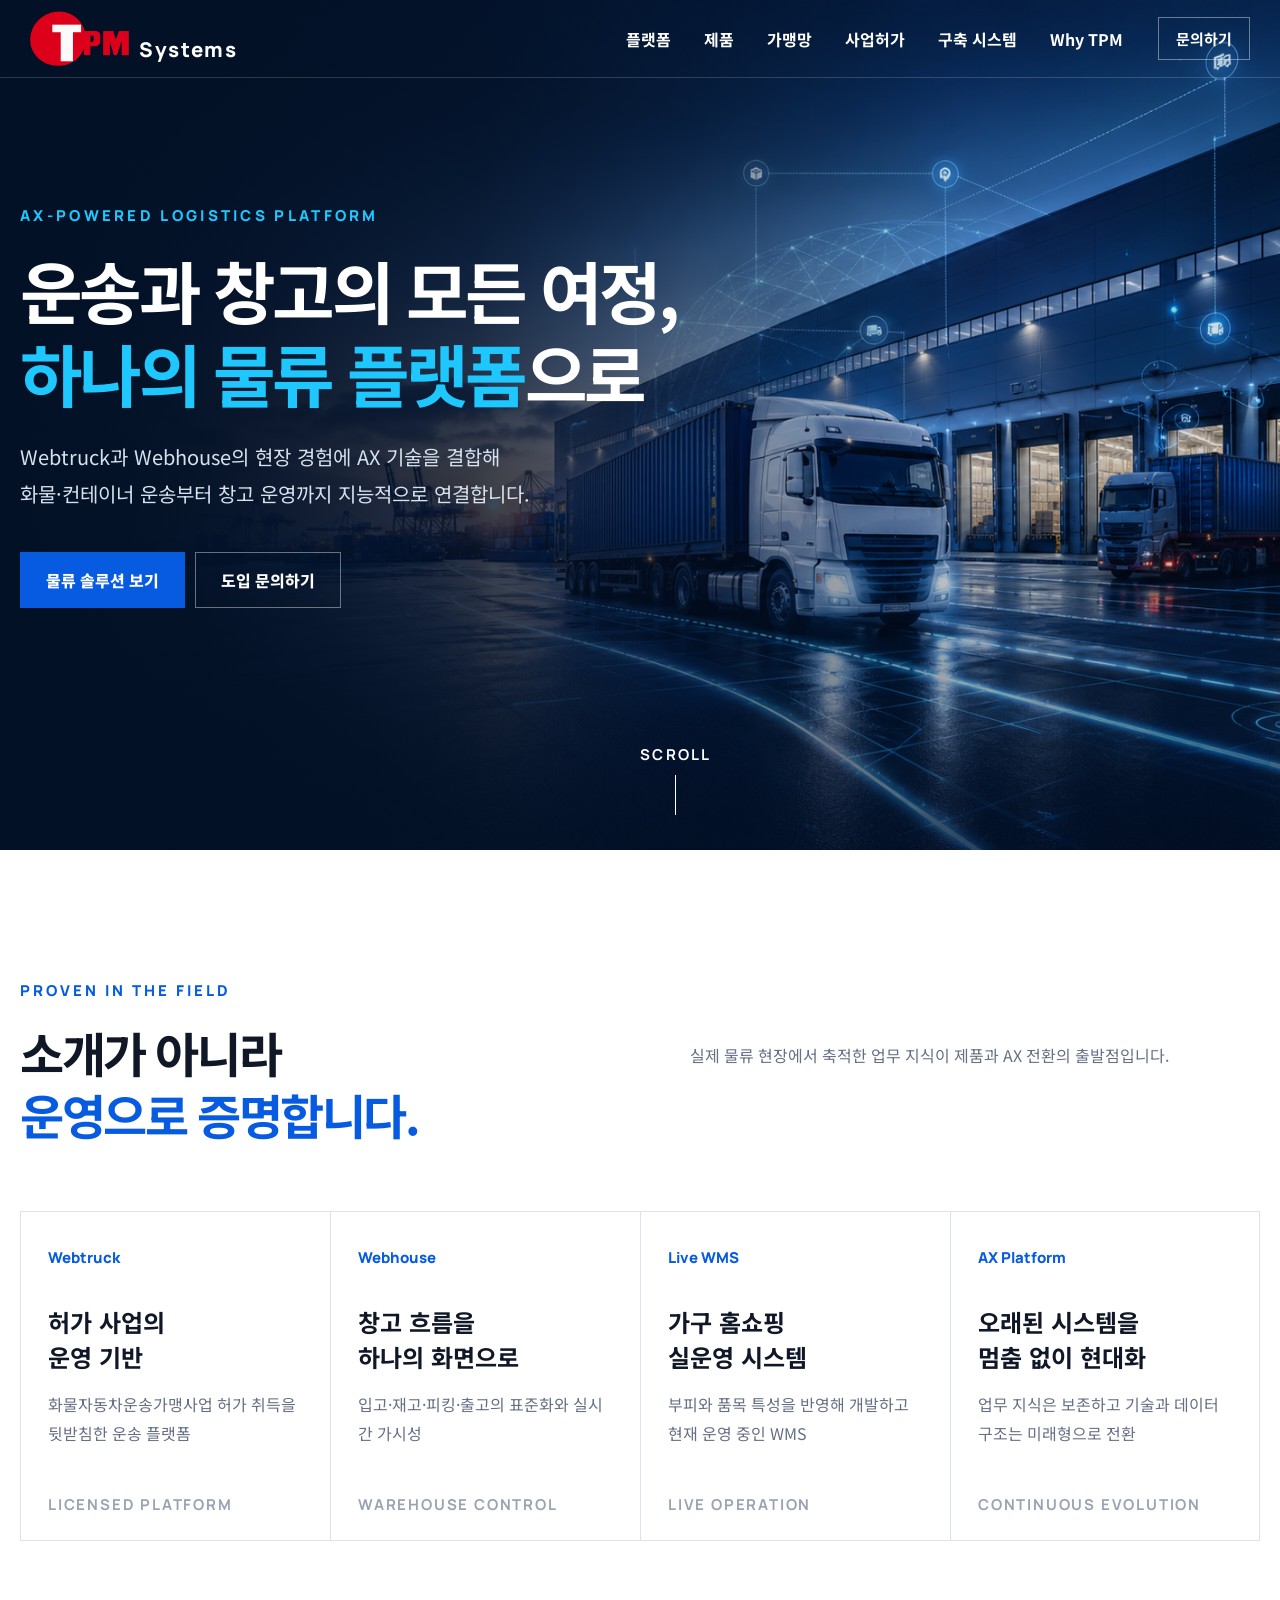
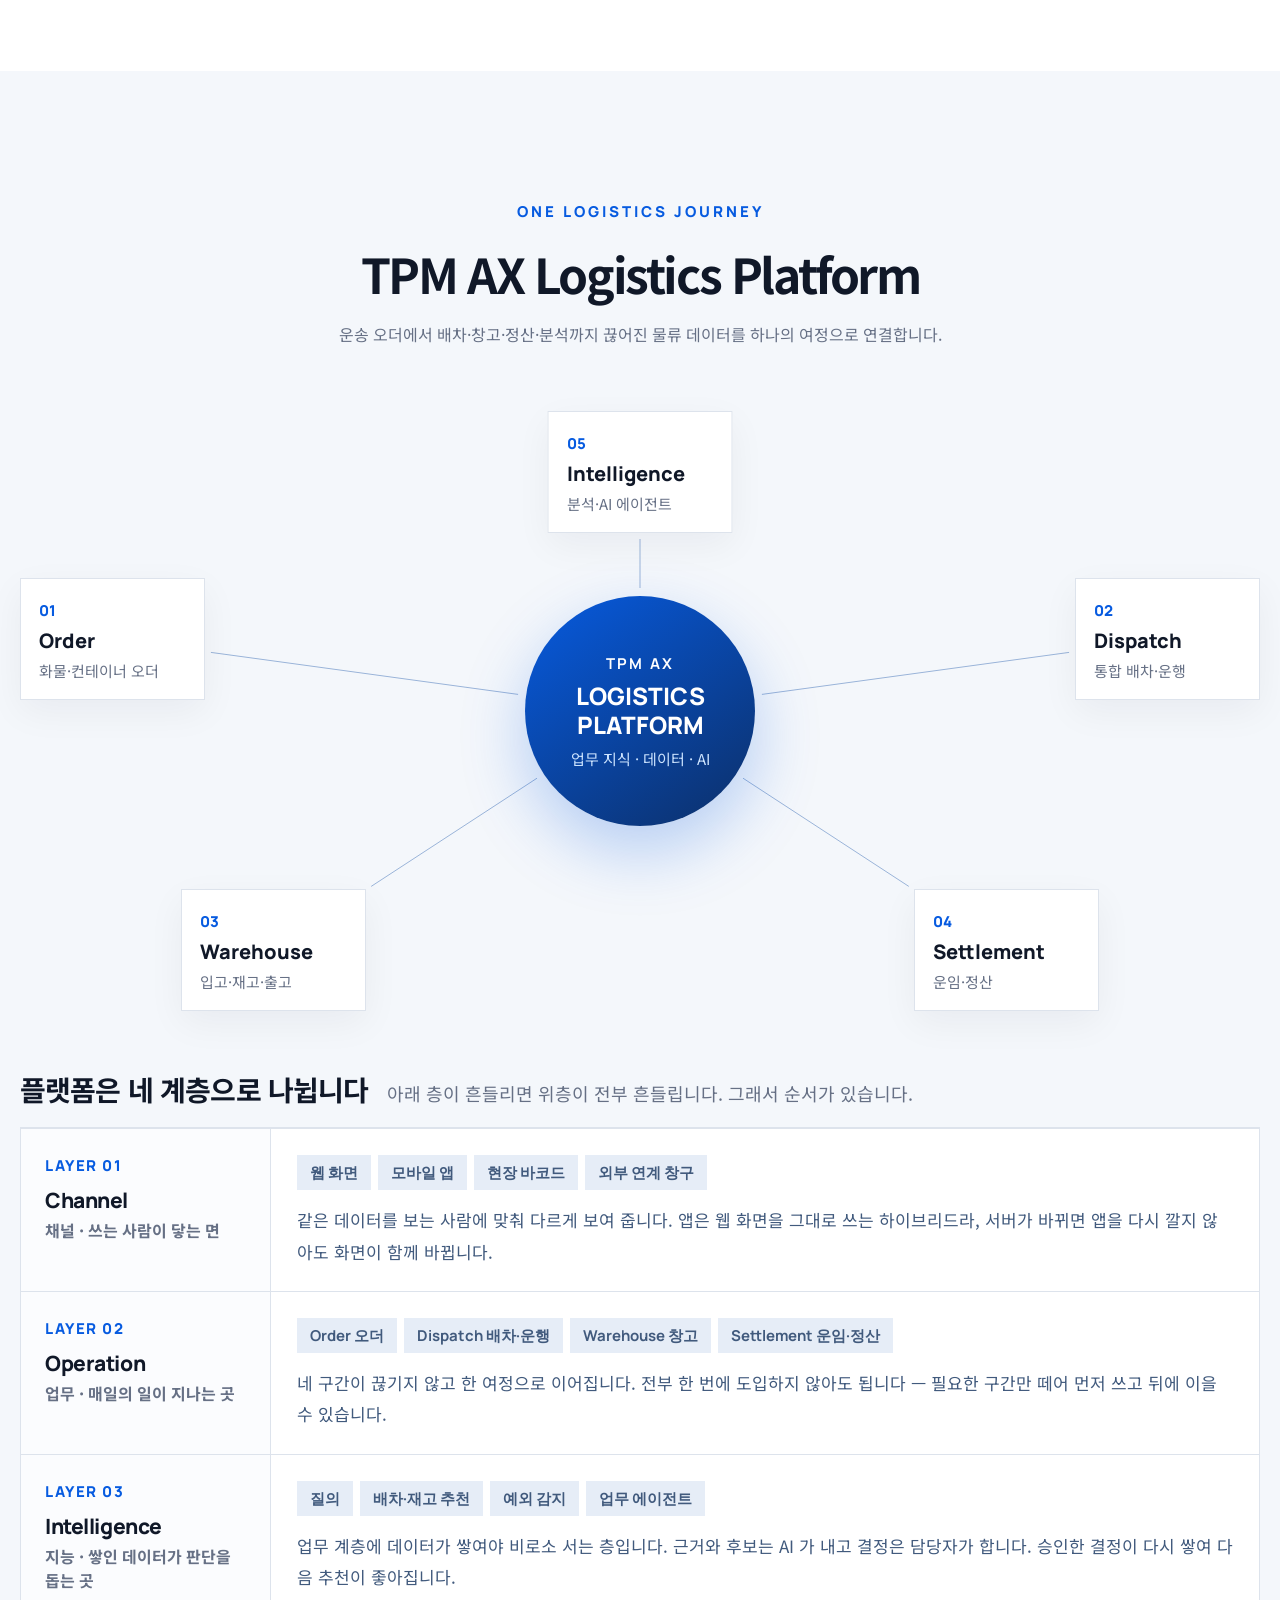
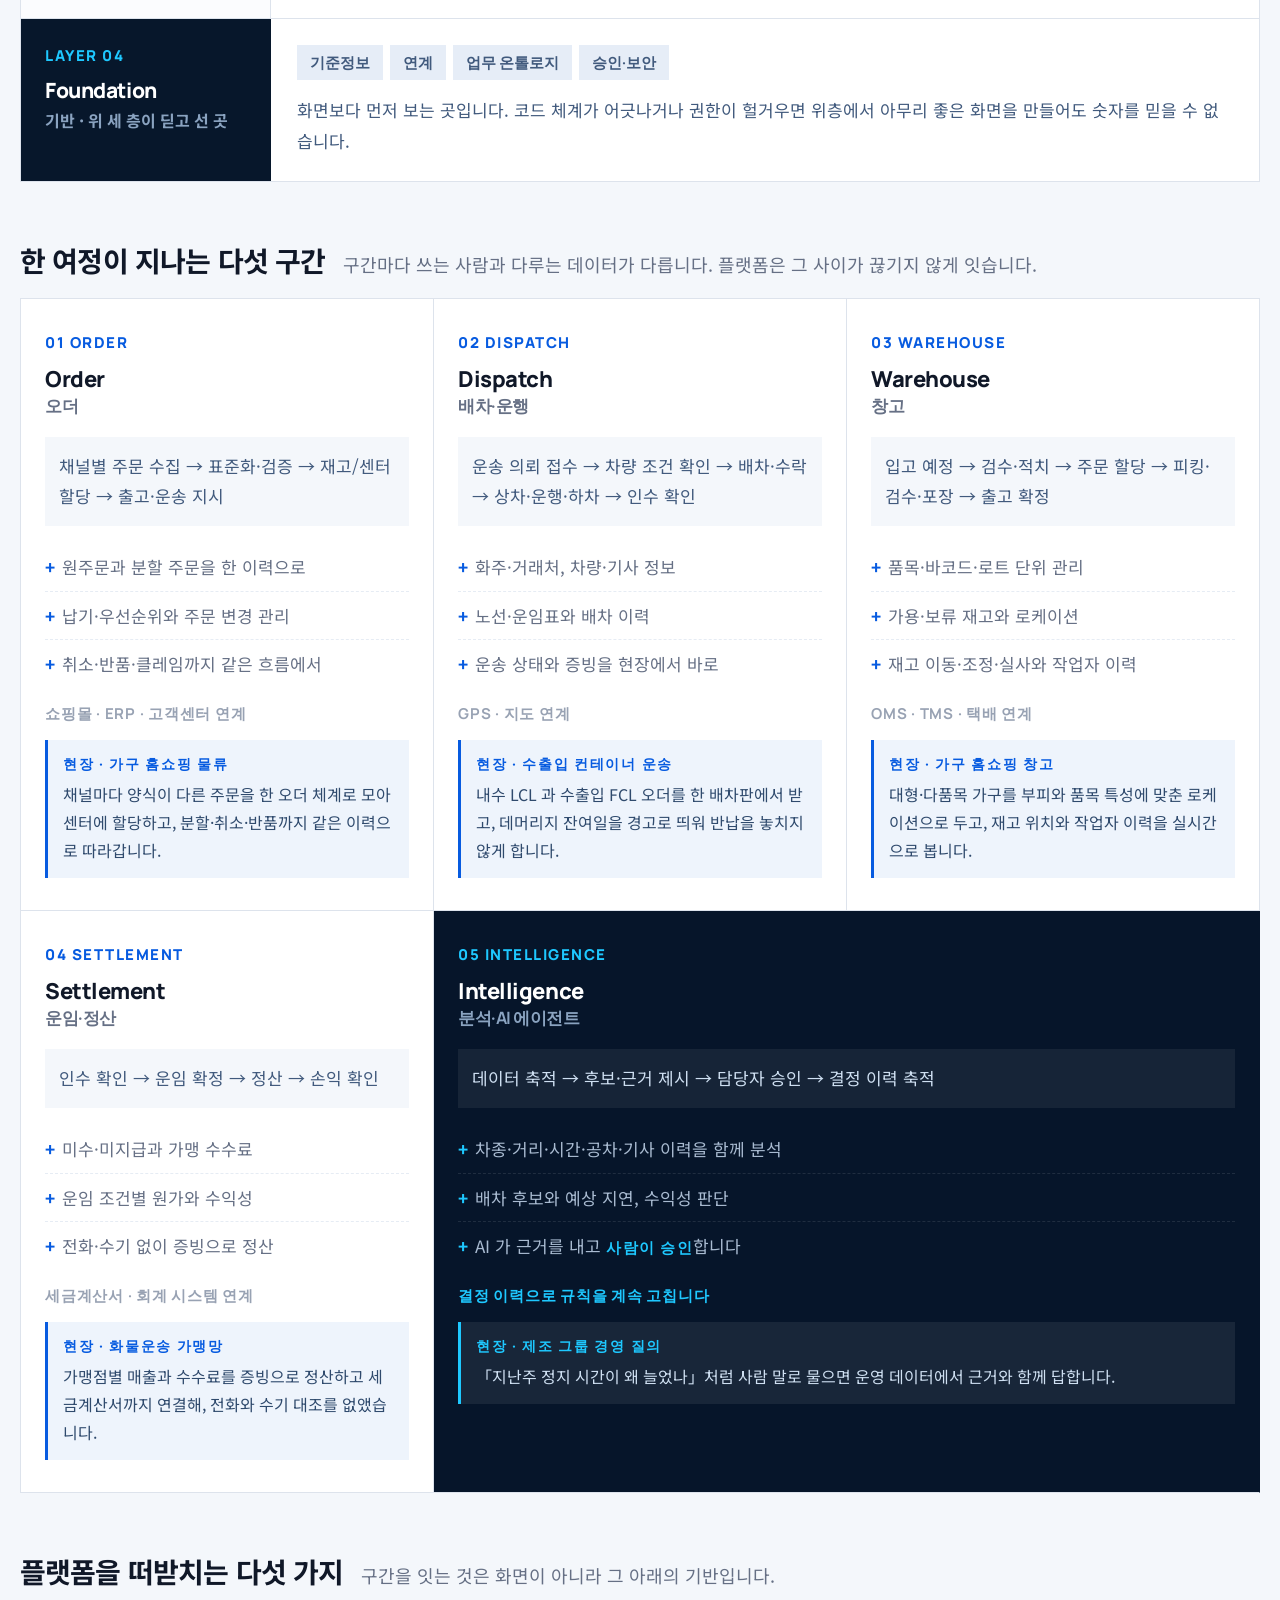
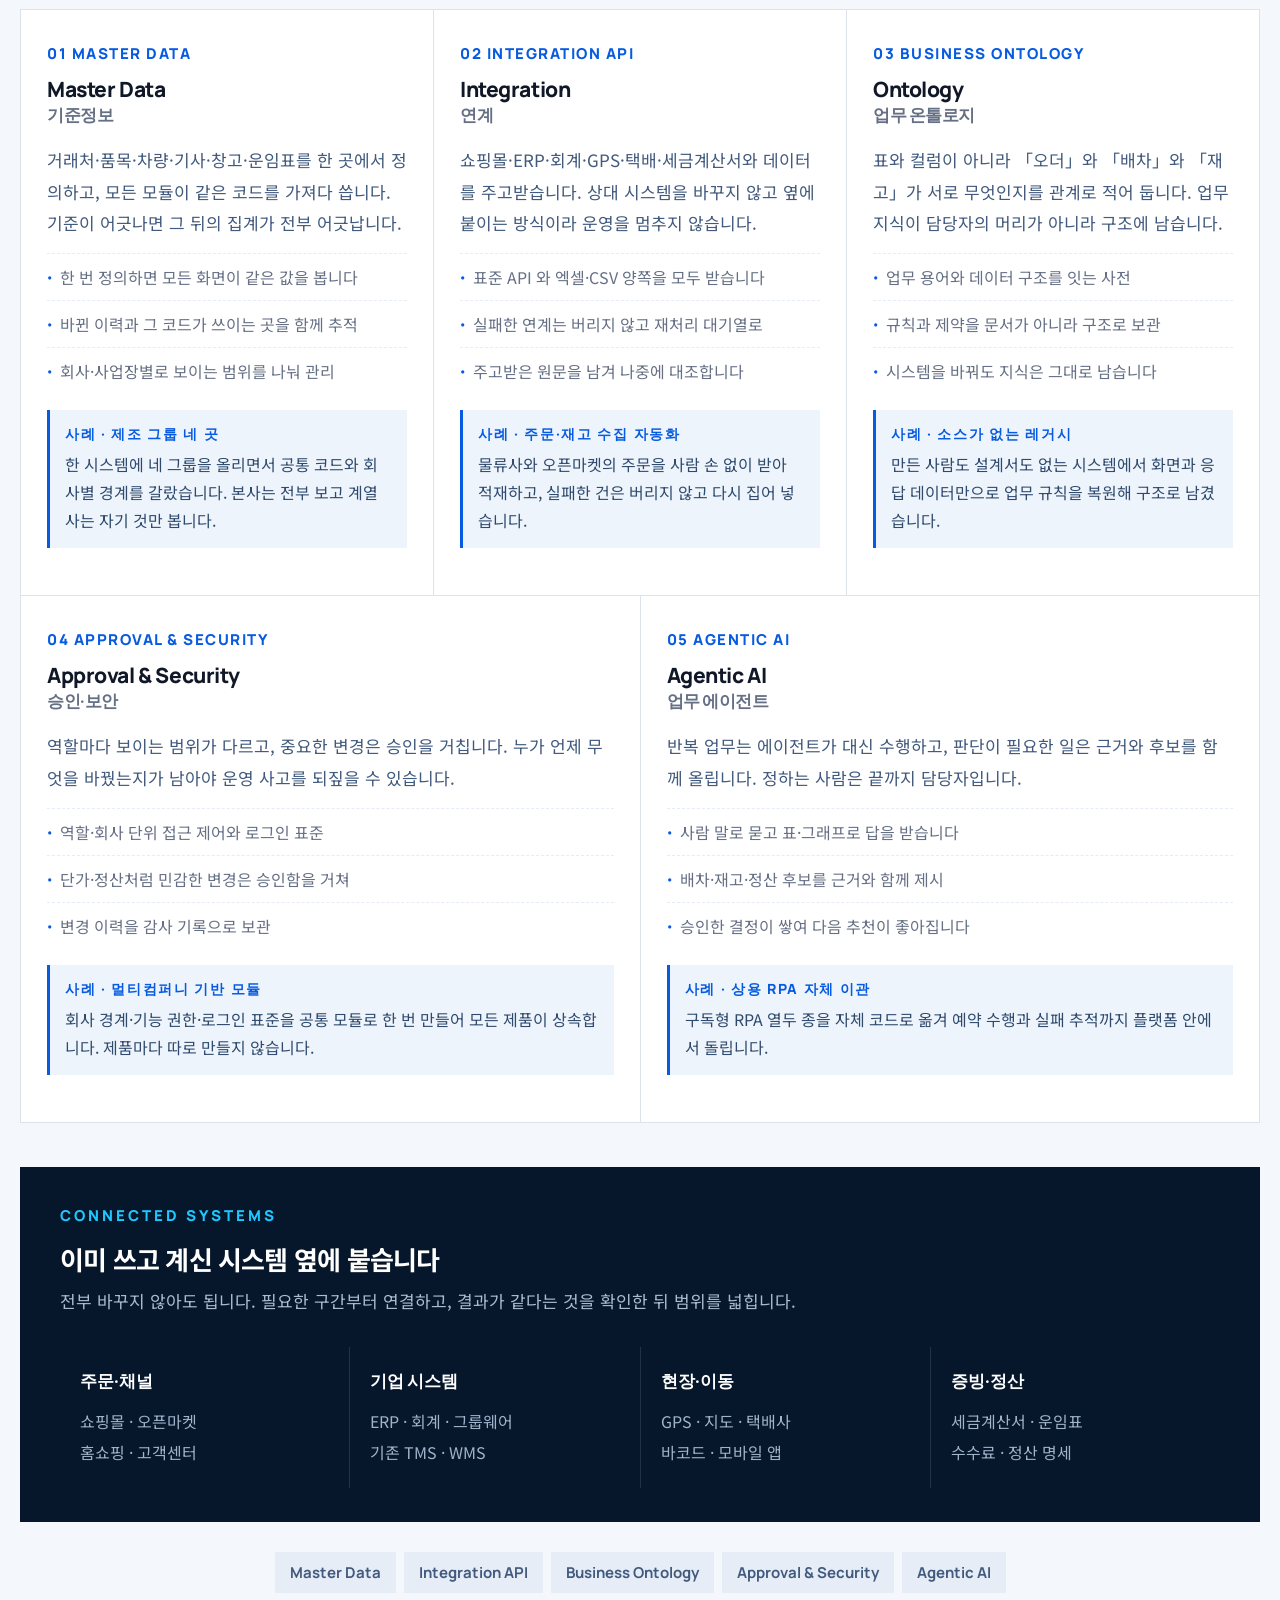
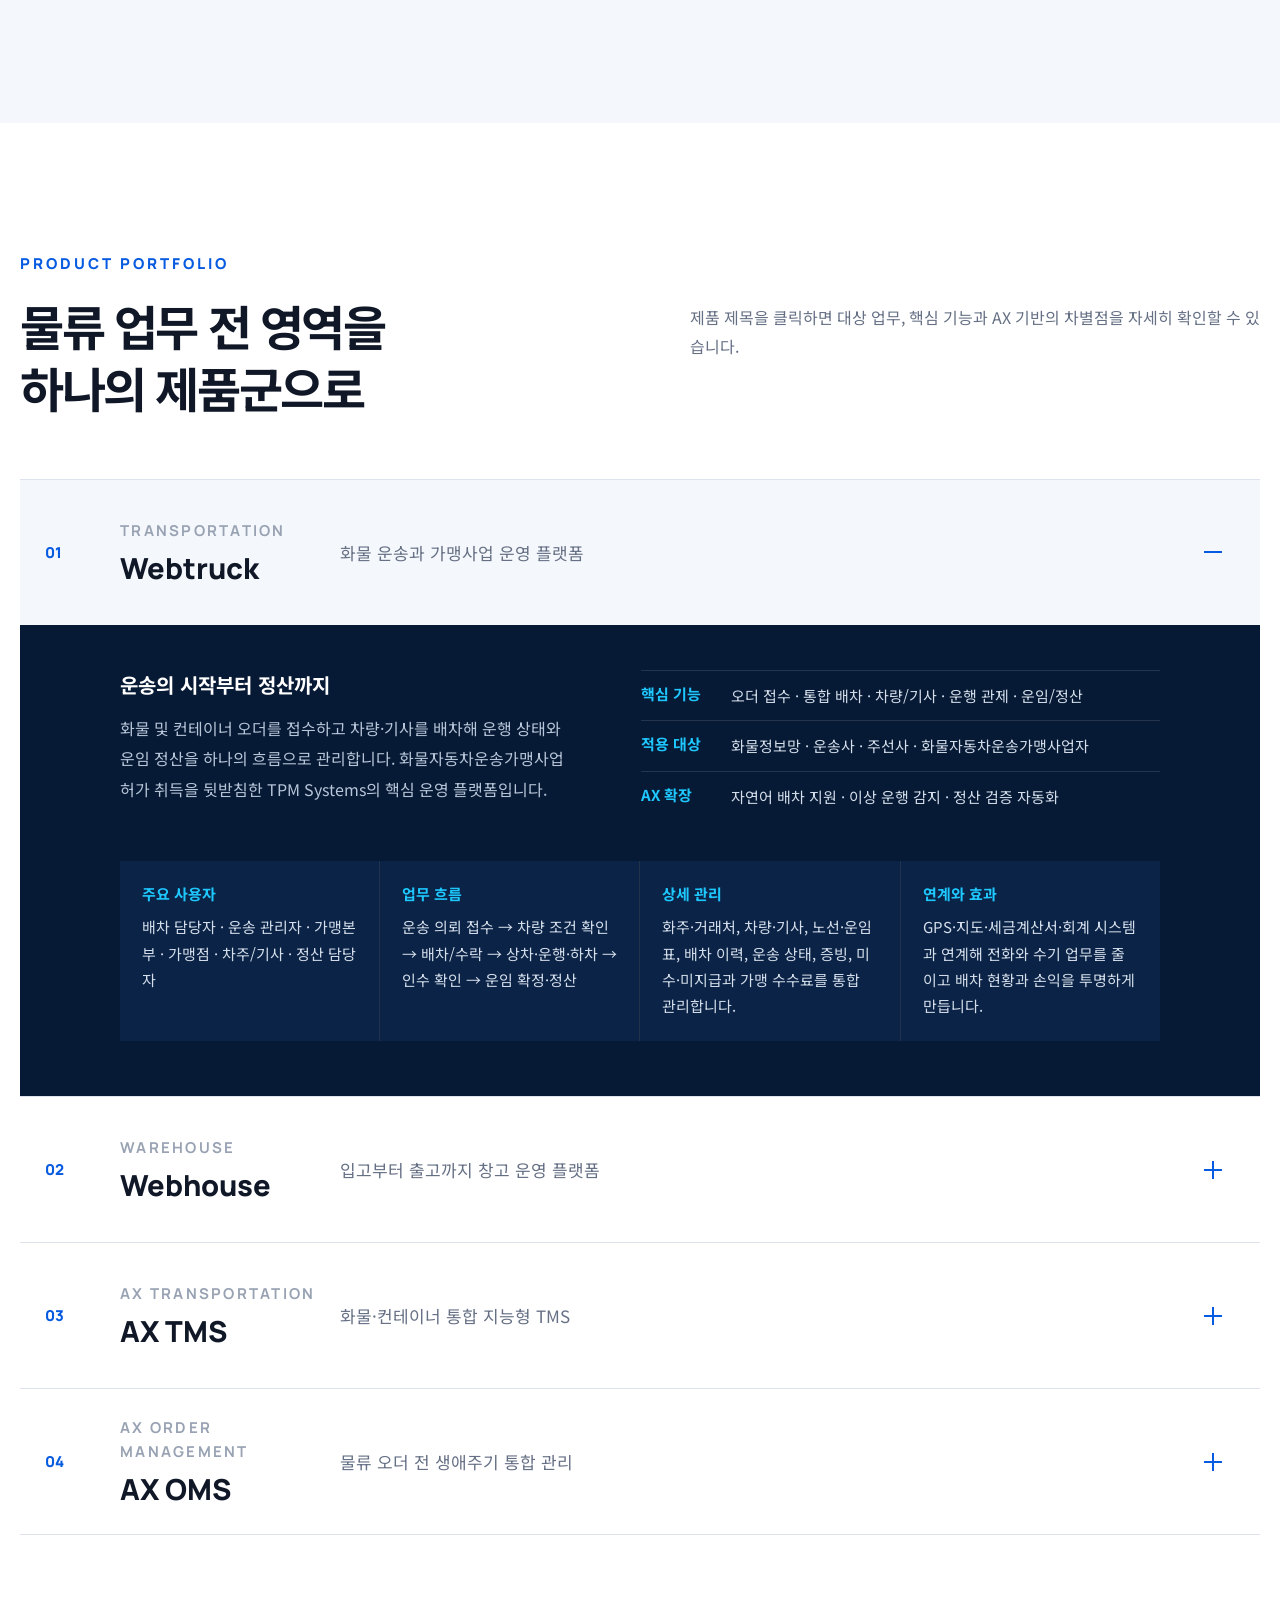
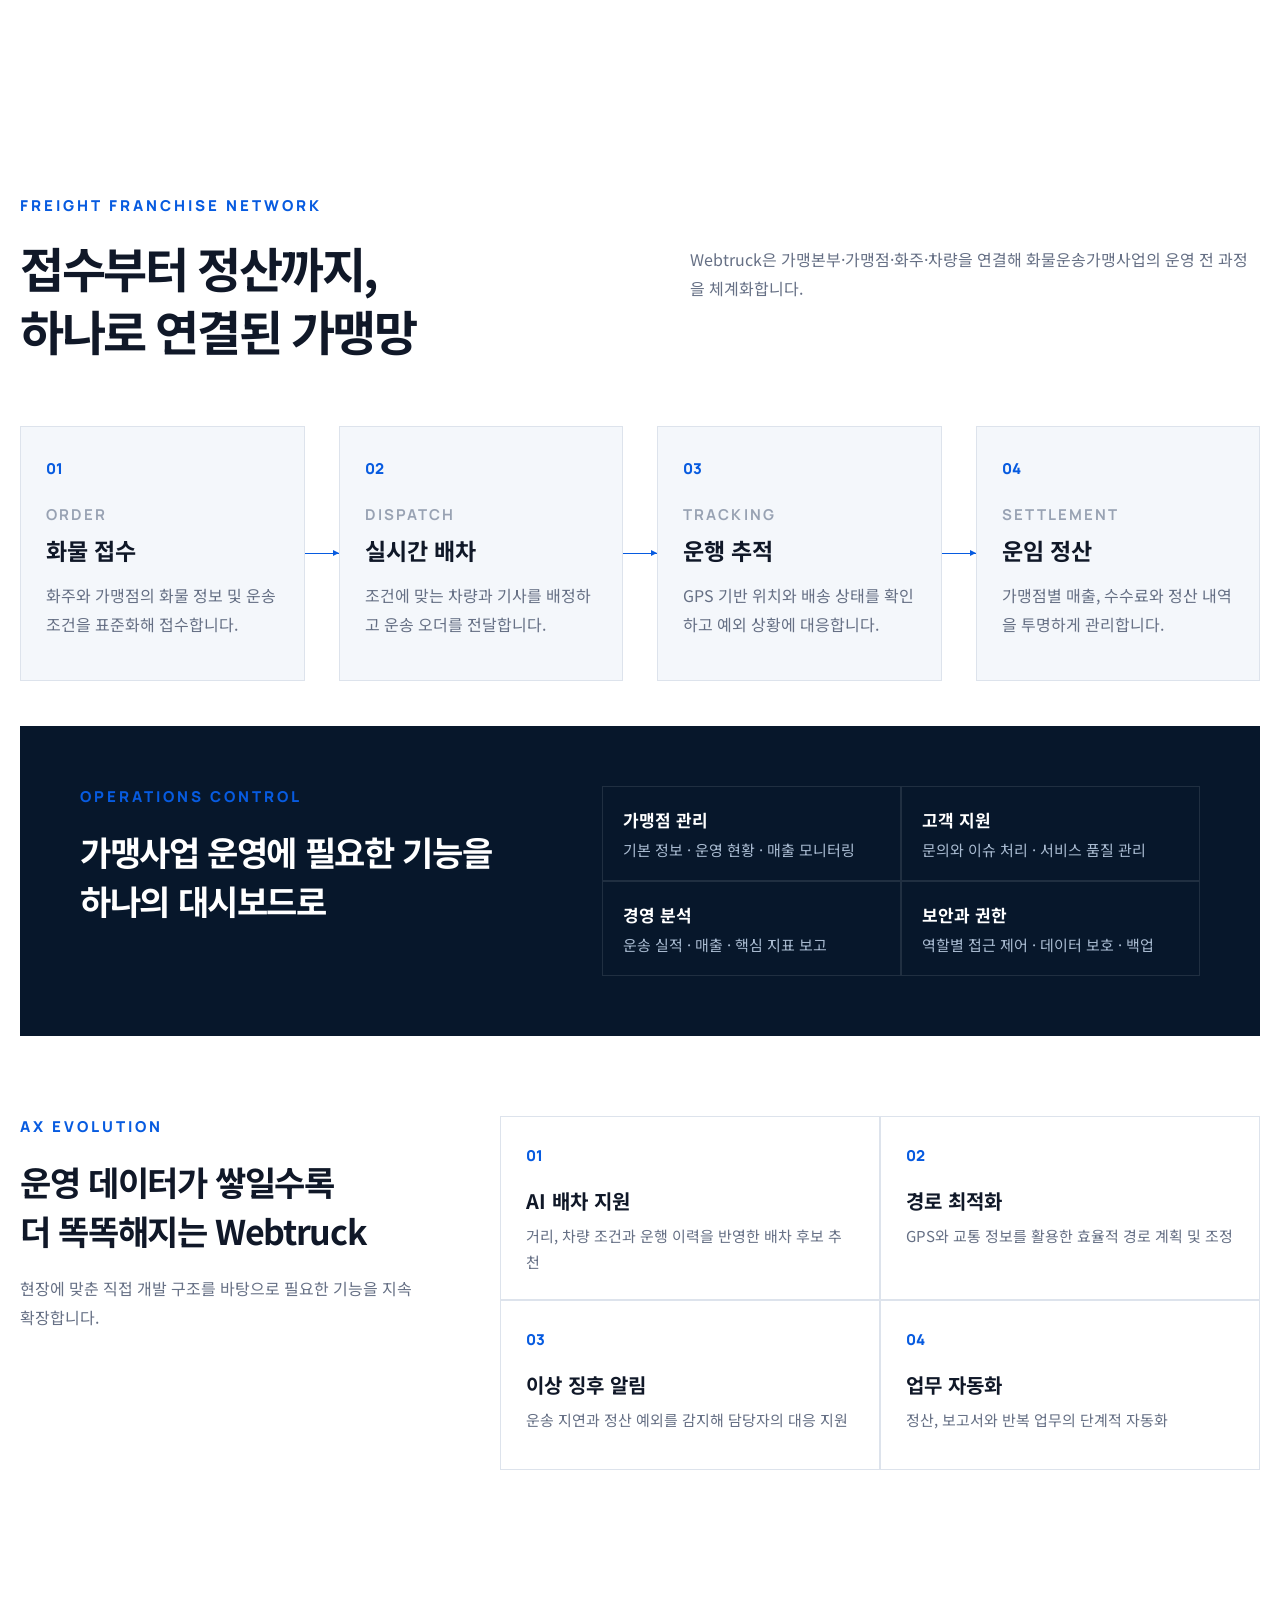
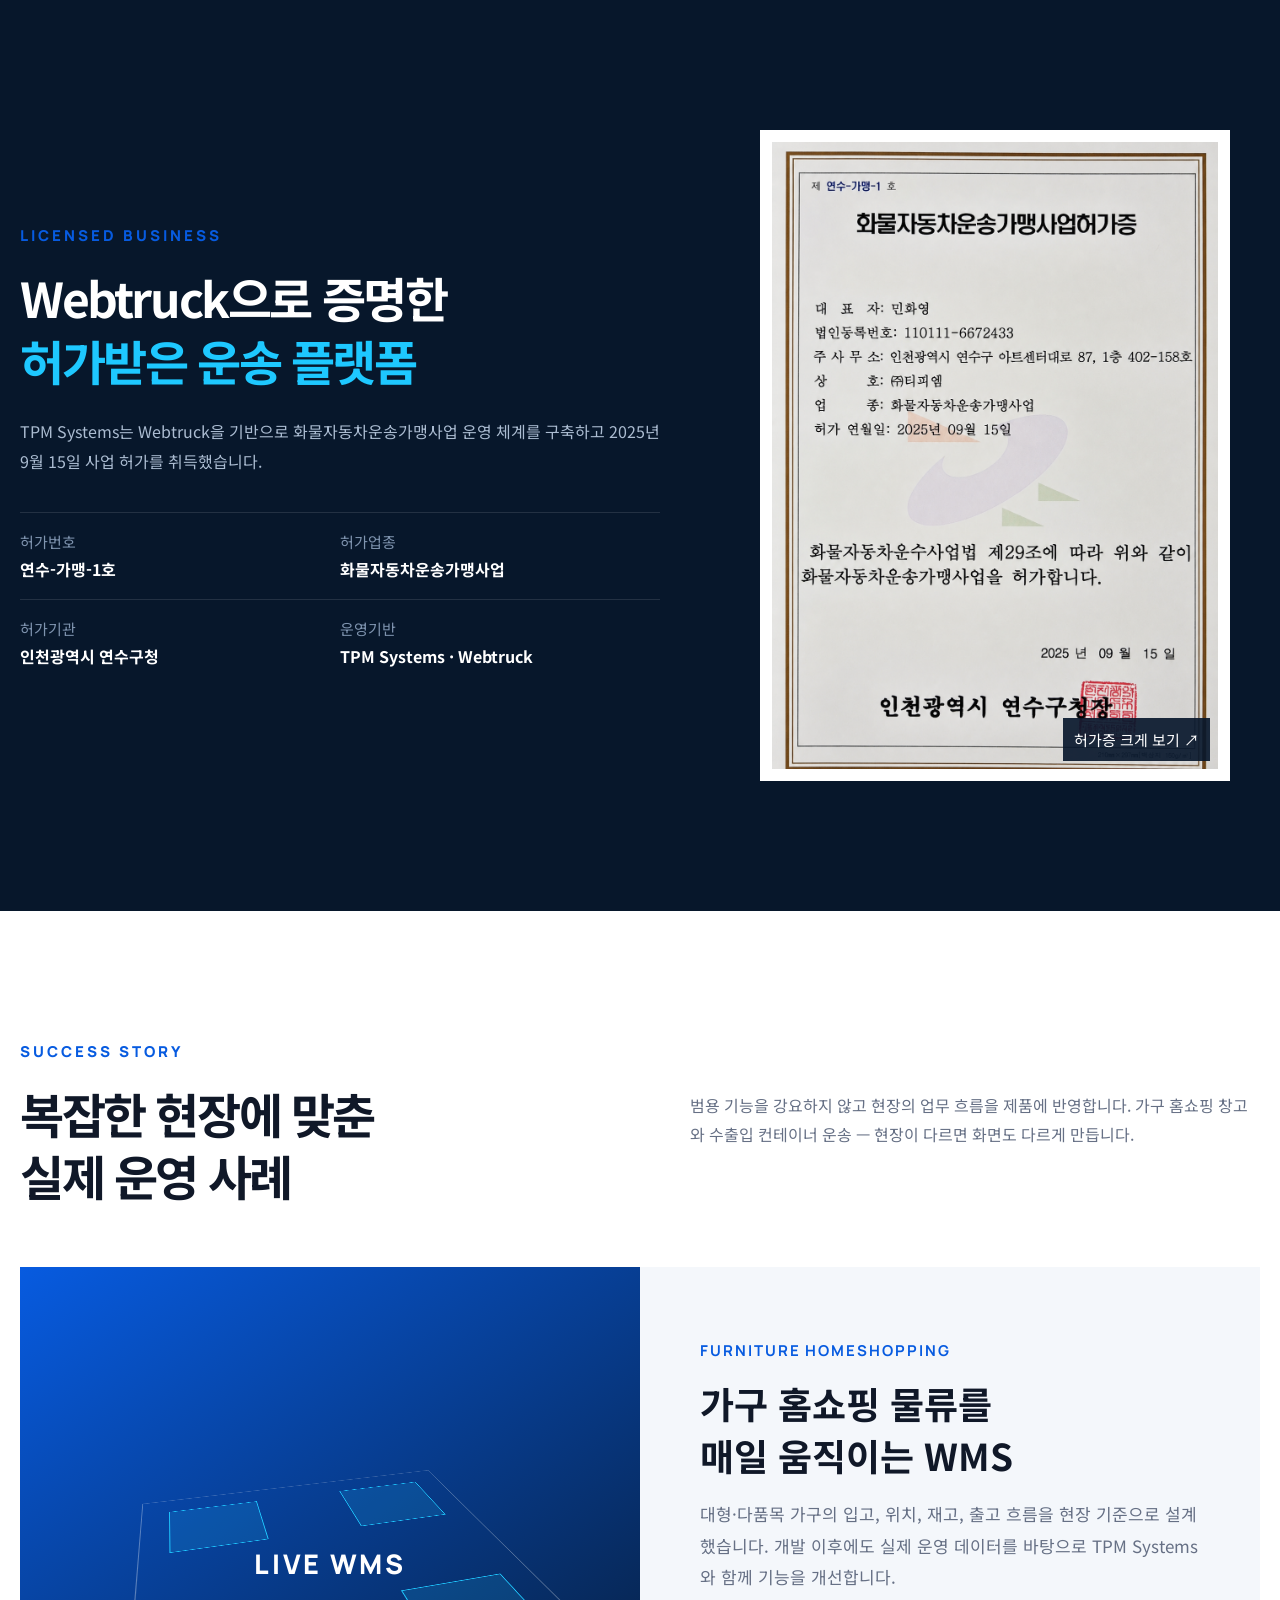
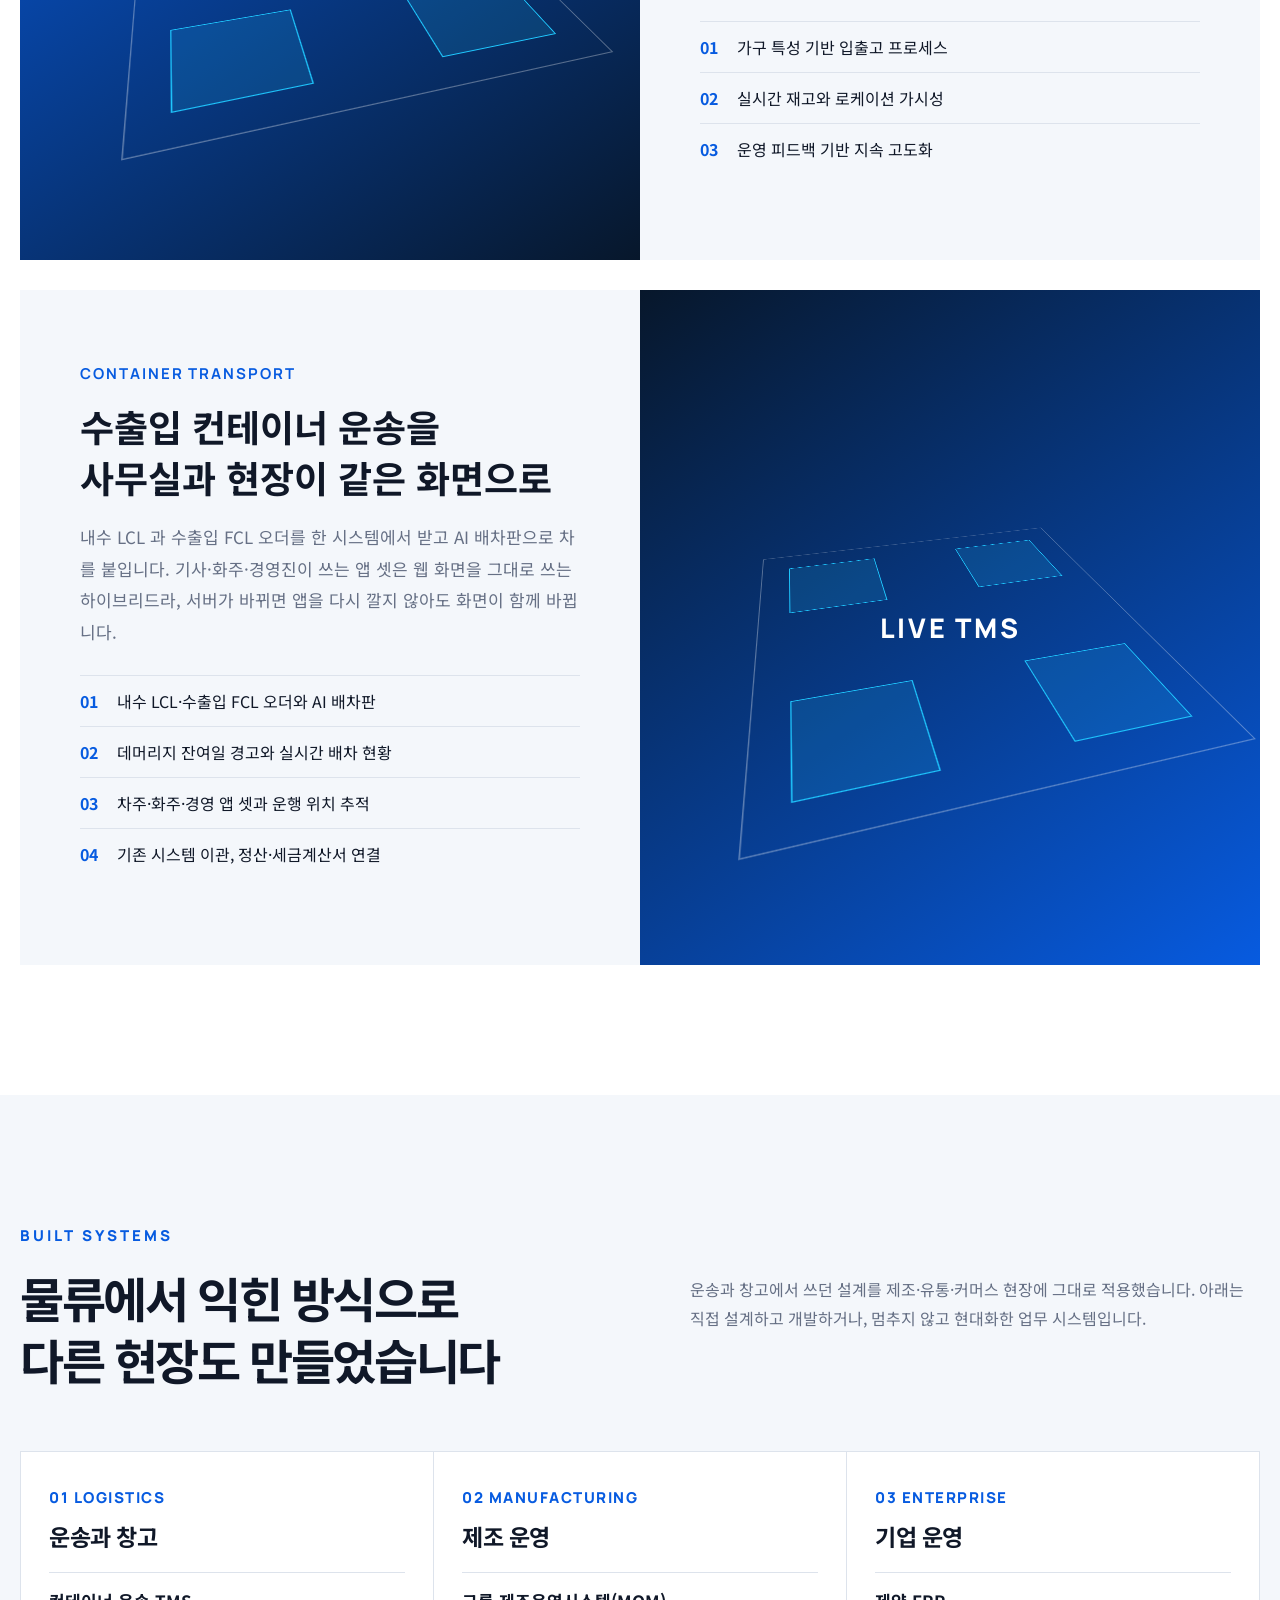
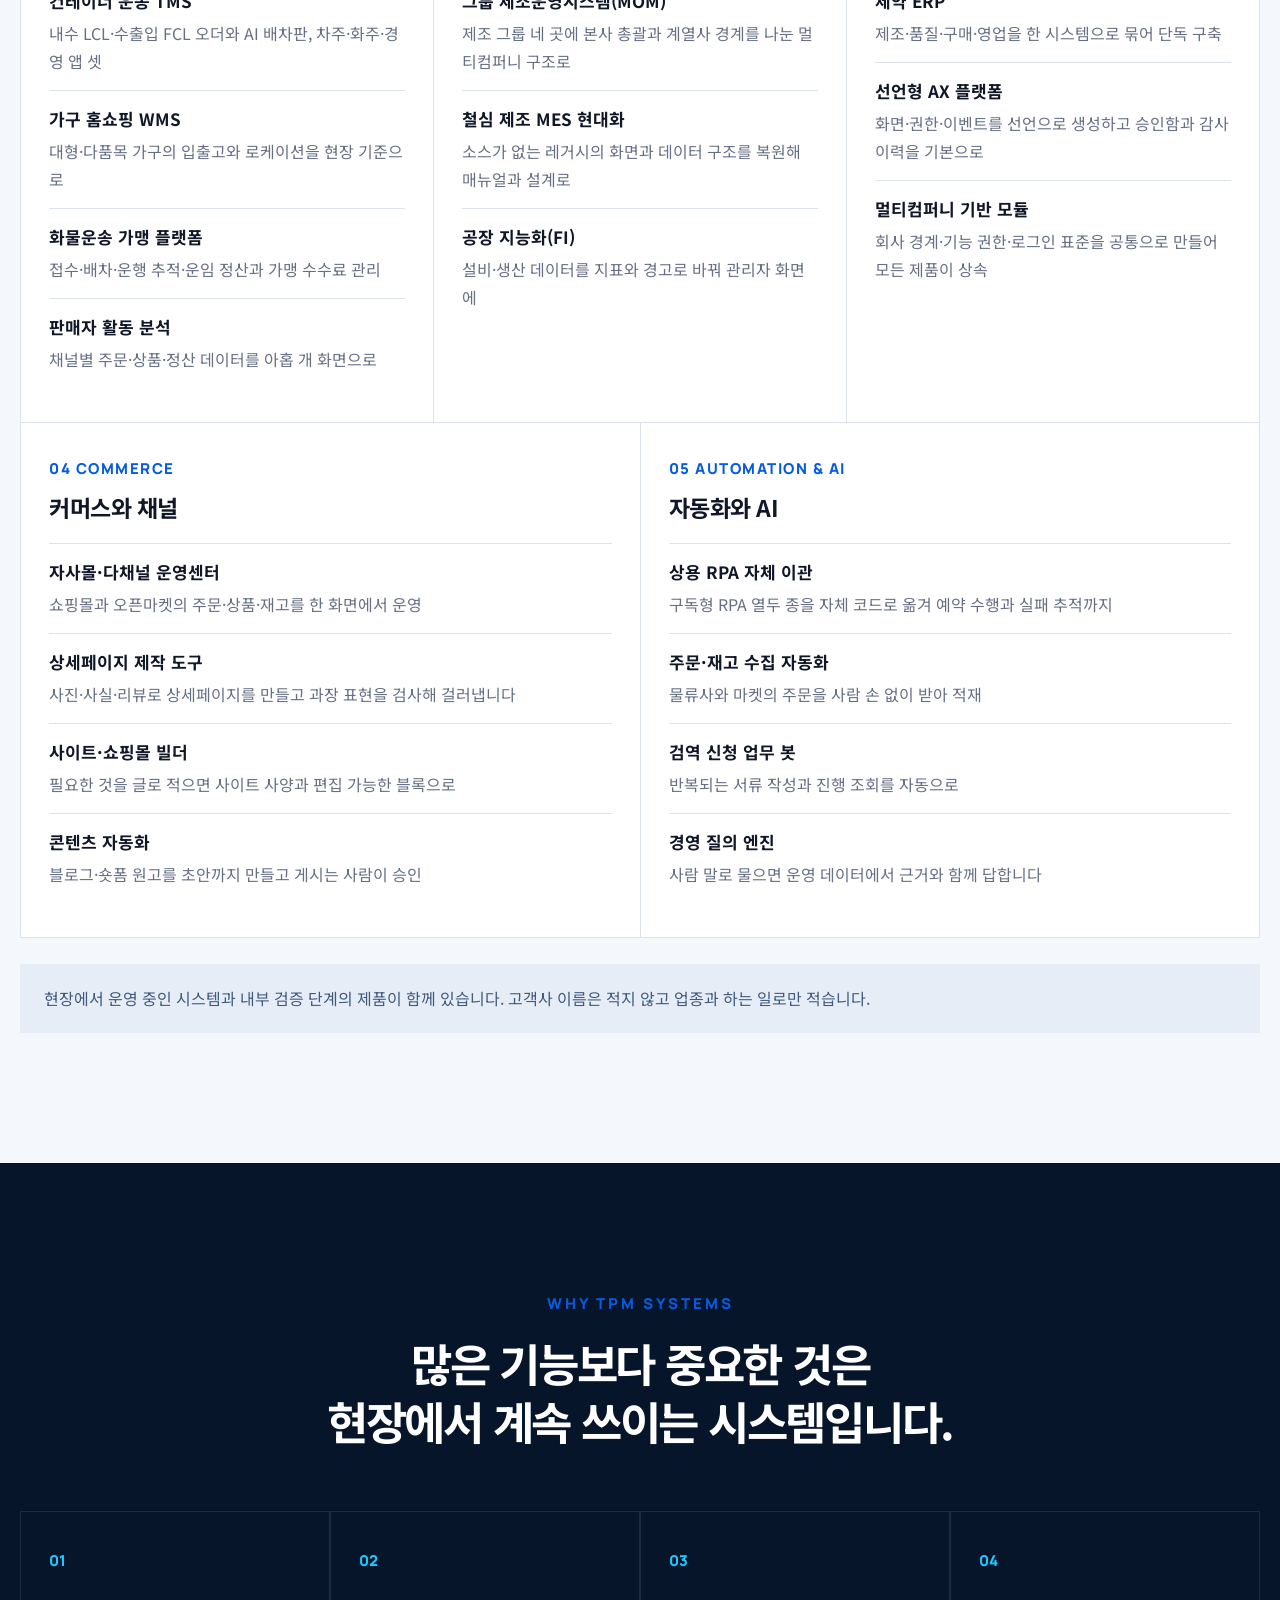
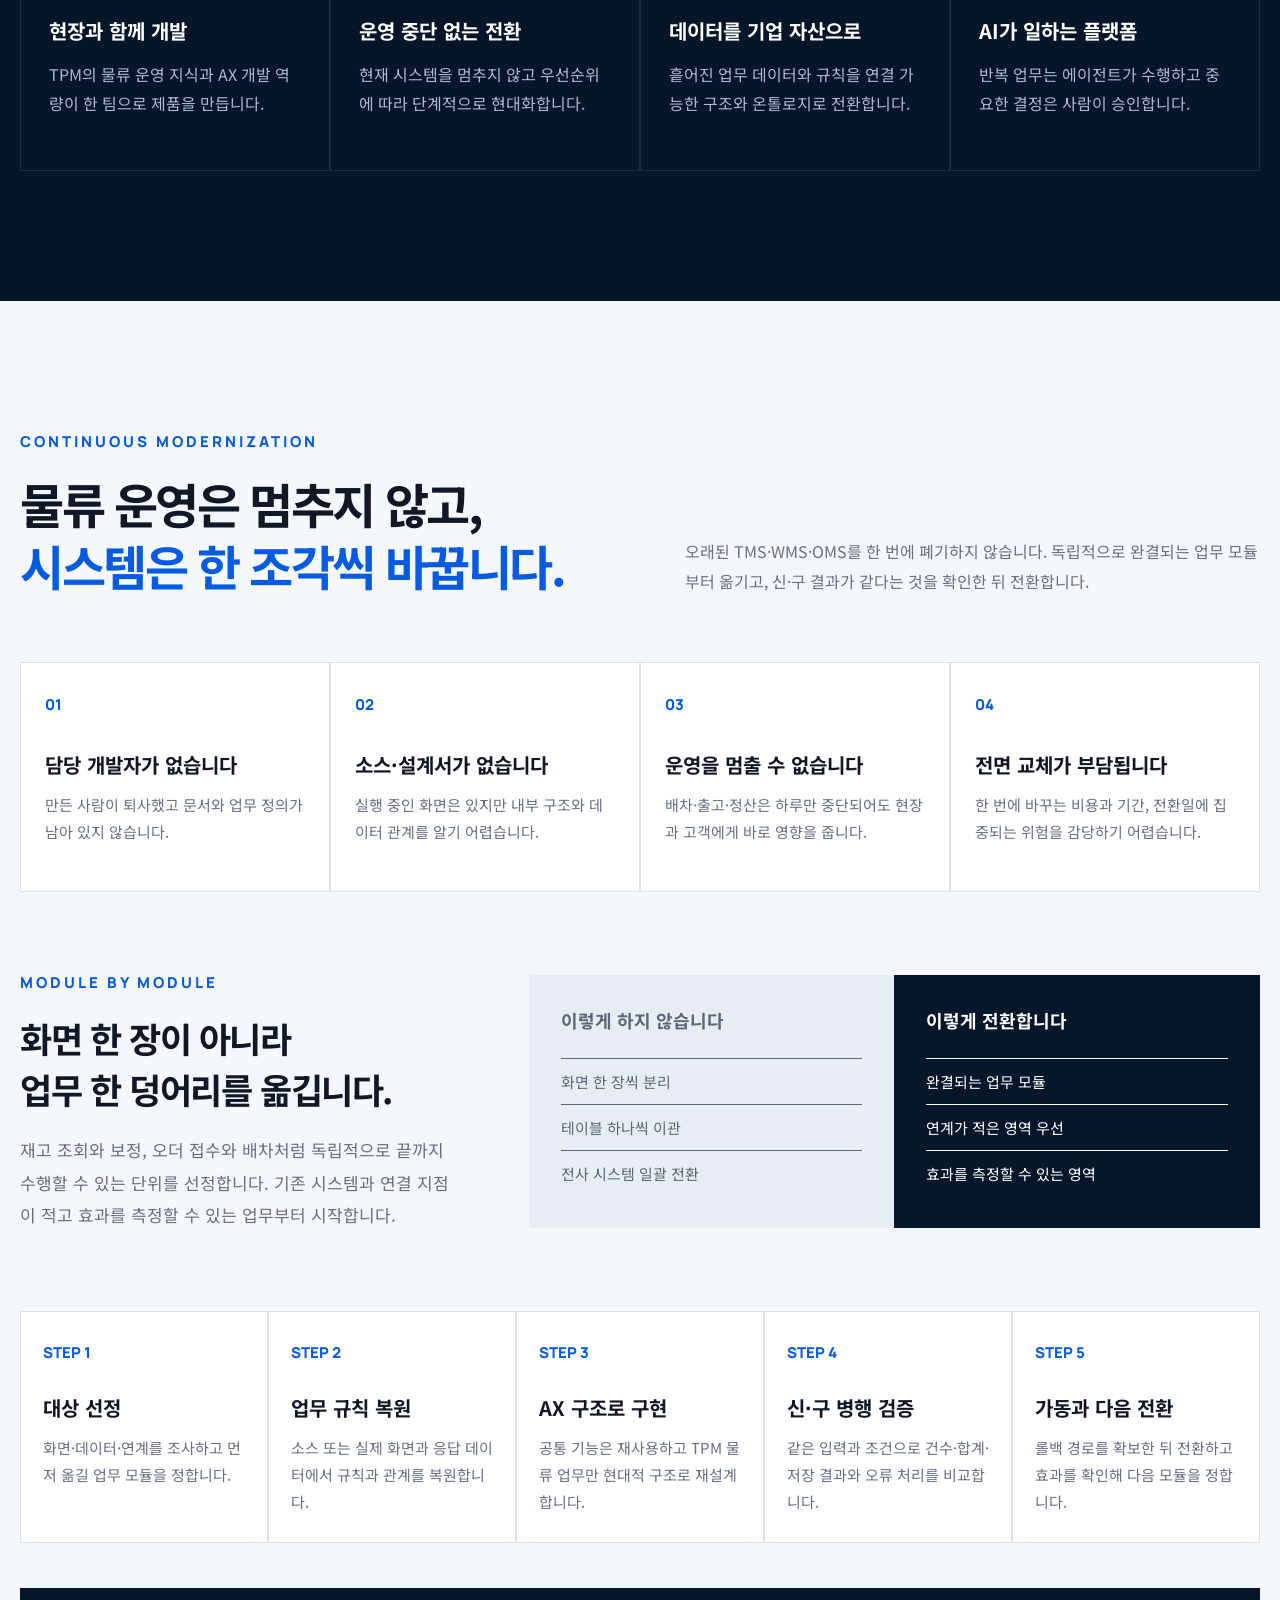
==== index.html @ 1985b8c3 "플랫폼 — 계층 분류와 현장 사례 추가 분류: Channel / Operation / Intelligence / Foundation 네 층. 구간 다섯과 기반 다섯이 평평하게 나열" ====
<!doctype html>
<html lang="ko">
  <head>
    <meta charset="utf-8" />
    <meta name="viewport" content="width=device-width,initial-scale=1" />
    <meta
      name="description"
      content="TPM Systems는 Webtruck, Webhouse, WMS와 AX 기반 TMS로 운송과 창고의 모든 여정을 연결합니다."
    />
    <title>TPM Systems | AX 기반 통합 물류 플랫폼</title>
    <link rel="icon" href="assets/favicon.ico" sizes="any" />
    <link rel="icon" href="assets/favicon-32.png" type="image/png" />
    <link rel="apple-touch-icon" href="assets/apple-touch-icon.png" />
    <meta name="theme-color" content="#06152a" />
    <link rel="preconnect" href="https://fonts.googleapis.com" />
    <link rel="preconnect" href="https://fonts.gstatic.com" crossorigin />
    <link
      href="https://fonts.googleapis.com/css2?family=Manrope:wght@500;600;700;800&family=Noto+Sans+KR:wght@400;500;600;700;800&display=swap"
      rel="stylesheet"
    />
    <link rel="stylesheet" href="assets/benchmark.css" />
  </head>
  <body>
    <header>
      <a class="logo brand-logo" href="#top"><img src="assets/tpm-logo-original-transparent.png" alt="TPM" /><span class="systems-word">Systems</span></a>
      <nav id="nav">
        <a href="#platform">플랫폼</a><a href="#products">제품</a
        ><a href="#franchise">가맹망</a><a href="#license">사업허가</a
        ><a href="#built">구축 시스템</a><a href="#why">Why TPM</a>
      </nav>
      <a class="head-cta" href="#contact">문의하기</a
      ><button id="menu" aria-label="메뉴">☰</button>
    </header>
    <main id="top">
      <section class="hero">
        <img
          src="assets/tpm-logistics-hero.png"
          alt="컨테이너 운송과 물류센터가 데이터로 연결된 스마트 물류 현장"
        />
        <div class="shade"></div>
        <div class="hero-in">
          <p class="over">AX-POWERED LOGISTICS PLATFORM</p>
          <h1>운송과 창고의 모든 여정,<br /><em>하나의 물류 플랫폼</em>으로</h1>
          <p>
            Webtruck과 Webhouse의 현장 경험에 AX 기술을 결합해<br />화물·컨테이너
            운송부터 창고 운영까지 지능적으로 연결합니다.
          </p>
          <div>
            <a class="btn blue" href="#products">물류 솔루션 보기</a
            ><a class="btn line" href="#contact">도입 문의하기</a>
          </div>
        </div>
        <div class="scroll">SCROLL <i></i></div>
      </section>

      <section class="impact wrap">
        <div class="headline">
          <p class="eyebrow">PROVEN IN THE FIELD</p>
          <h2>소개가 아니라<br /><em>운영으로 증명합니다.</em></h2>
          <p>
            실제 물류 현장에서 축적한 업무 지식이 제품과 AX 전환의 출발점입니다.
          </p>
        </div>
        <div class="impact-cards">
          <article>
            <b>Webtruck</b>
            <h3>허가 사업의<br />운영 기반</h3>
            <p>화물자동차운송가맹사업 허가 취득을 뒷받침한 운송 플랫폼</p>
            <span>LICENSED PLATFORM</span>
          </article>
          <article>
            <b>Webhouse</b>
            <h3>창고 흐름을<br />하나의 화면으로</h3>
            <p>입고·재고·피킹·출고의 표준화와 실시간 가시성</p>
            <span>WAREHOUSE CONTROL</span>
          </article>
          <article>
            <b>Live WMS</b>
            <h3>가구 홈쇼핑<br />실운영 시스템</h3>
            <p>부피와 품목 특성을 반영해 개발하고 현재 운영 중인 WMS</p>
            <span>LIVE OPERATION</span>
          </article>
          <article>
            <b>AX Platform</b>
            <h3>오래된 시스템을<br />멈춤 없이 현대화</h3>
            <p>업무 지식은 보존하고 기술과 데이터 구조는 미래형으로 전환</p>
            <span>CONTINUOUS EVOLUTION</span>
          </article>
        </div>
      </section>

      <section class="platform" id="platform">
        <div class="wrap">
          <div class="center-head">
            <p class="eyebrow">ONE LOGISTICS JOURNEY</p>
            <h2>TPM AX Logistics Platform</h2>
            <p>
              운송 오더에서 배차·창고·정산·분석까지 끊어진 물류 데이터를 하나의
              여정으로 연결합니다.
            </p>
          </div>
          <div class="platform-map">
            <!-- 연결선 — platform-map.js 가 칸 자리를 재서 그린다 -->
            <svg class="map-links" aria-hidden="true"></svg>
            <div class="core">
              <small>TPM AX</small><strong>LOGISTICS<br />PLATFORM</strong
              ><span>업무 지식 · 데이터 · AI</span>
            </div>
            <div class="node n1">
              <b>01</b><strong>Order</strong><span>화물·컨테이너 오더</span>
            </div>
            <div class="node n2">
              <b>02</b><strong>Dispatch</strong><span>통합 배차·운행</span>
            </div>
            <div class="node n3">
              <b>03</b><strong>Warehouse</strong><span>입고·재고·출고</span>
            </div>
            <div class="node n4">
              <b>04</b><strong>Settlement</strong><span>운임·정산</span>
            </div>
            <div class="node n5">
              <b>05</b><strong>Intelligence</strong
              ><span>분석·AI 에이전트</span>
            </div>
          </div>
          <!-- 계층 분류 — 구간과 기반이 평평하게 나열돼 무엇이 무엇 위에 서는지 보이지 않았다.
               채널/업무/지능/기반 네 층으로 가른다. (CEO 지시 2026-10-23) -->
          <div class="layers">
            <div class="layers-head">
              <h3>플랫폼은 네 계층으로 나뉩니다</h3>
              <p>아래 층이 흔들리면 위층이 전부 흔들립니다. 그래서 순서가 있습니다.</p>
            </div>
            <div class="layers-stack">
              <div>
                <div class="lv">
                  <b>LAYER 01</b><strong>Channel</strong><span>채널 · 쓰는 사람이 닿는 면</span>
                </div>
                <div class="what">
                  <div class="chips"><i>웹 화면</i><i>모바일 앱</i><i>현장 바코드</i><i>외부 연계 창구</i></div>
                  <p>같은 데이터를 보는 사람에 맞춰 다르게 보여 줍니다. 앱은 웹 화면을 그대로 쓰는 하이브리드라, 서버가 바뀌면 앱을 다시 깔지 않아도 화면이 함께 바뀝니다.</p>
                </div>
              </div>
              <div>
                <div class="lv">
                  <b>LAYER 02</b><strong>Operation</strong><span>업무 · 매일의 일이 지나는 곳</span>
                </div>
                <div class="what">
                  <div class="chips"><i>Order 오더</i><i>Dispatch 배차·운행</i><i>Warehouse 창고</i><i>Settlement 운임·정산</i></div>
                  <p>네 구간이 끊기지 않고 한 여정으로 이어집니다. 전부 한 번에 도입하지 않아도 됩니다 — 필요한 구간만 떼어 먼저 쓰고 뒤에 이을 수 있습니다.</p>
                </div>
              </div>
              <div>
                <div class="lv">
                  <b>LAYER 03</b><strong>Intelligence</strong><span>지능 · 쌓인 데이터가 판단을 돕는 곳</span>
                </div>
                <div class="what">
                  <div class="chips"><i>질의</i><i>배차·재고 추천</i><i>예외 감지</i><i>업무 에이전트</i></div>
                  <p>업무 계층에 데이터가 쌓여야 비로소 서는 층입니다. 근거와 후보는 AI 가 내고 결정은 담당자가 합니다. 승인한 결정이 다시 쌓여 다음 추천이 좋아집니다.</p>
                </div>
              </div>
              <div class="base">
                <div class="lv">
                  <b>LAYER 04</b><strong>Foundation</strong><span>기반 · 위 세 층이 딛고 선 곳</span>
                </div>
                <div class="what">
                  <div class="chips"><i>기준정보</i><i>연계</i><i>업무 온톨로지</i><i>승인·보안</i></div>
                  <p>화면보다 먼저 보는 곳입니다. 코드 체계가 어긋나거나 권한이 헐거우면 위층에서 아무리 좋은 화면을 만들어도 숫자를 믿을 수 없습니다.</p>
                </div>
              </div>
            </div>
          </div>

          <!-- 다섯 구간 상세 — 내용 근거는 아래 제품 설명(Webtruck·Webhouse·AX TMS·AX OMS) -->
          <div class="journey">
            <div class="journey-head">
              <h3>한 여정이 지나는 다섯 구간</h3>
              <p>구간마다 쓰는 사람과 다루는 데이터가 다릅니다. 플랫폼은 그 사이가 끊기지 않게 잇습니다.</p>
            </div>
            <div class="journey-grid">
              <article>
                <b>01 ORDER</b>
                <h4>Order<span class="ko">오더</span></h4>
                <p class="flow">채널별 주문 수집 → 표준화·검증 → 재고/센터 할당 → 출고·운송 지시</p>
                <ul>
                  <li>원주문과 분할 주문을 한 이력으로</li>
                  <li>납기·우선순위와 주문 변경 관리</li>
                  <li>취소·반품·클레임까지 같은 흐름에서</li>
                </ul>
                <span class="link">쇼핑몰 · ERP · 고객센터 연계</span>
                <p class="case"><b>현장 · 가구 홈쇼핑 물류</b>채널마다 양식이 다른 주문을 한 오더 체계로 모아 센터에 할당하고, 분할·취소·반품까지 같은 이력으로 따라갑니다.</p>
              </article>
              <article>
                <b>02 DISPATCH</b>
                <h4>Dispatch<span class="ko">배차·운행</span></h4>
                <p class="flow">운송 의뢰 접수 → 차량 조건 확인 → 배차·수락 → 상차·운행·하차 → 인수 확인</p>
                <ul>
                  <li>화주·거래처, 차량·기사 정보</li>
                  <li>노선·운임표와 배차 이력</li>
                  <li>운송 상태와 증빙을 현장에서 바로</li>
                </ul>
                <span class="link">GPS · 지도 연계</span>
                <p class="case"><b>현장 · 수출입 컨테이너 운송</b>내수 LCL 과 수출입 FCL 오더를 한 배차판에서 받고, 데머리지 잔여일을 경고로 띄워 반납을 놓치지 않게 합니다.</p>
              </article>
              <article>
                <b>03 WAREHOUSE</b>
                <h4>Warehouse<span class="ko">창고</span></h4>
                <p class="flow">입고 예정 → 검수·적치 → 주문 할당 → 피킹·검수·포장 → 출고 확정</p>
                <ul>
                  <li>품목·바코드·로트 단위 관리</li>
                  <li>가용·보류 재고와 로케이션</li>
                  <li>재고 이동·조정·실사와 작업자 이력</li>
                </ul>
                <span class="link">OMS · TMS · 택배 연계</span>
                <p class="case"><b>현장 · 가구 홈쇼핑 창고</b>대형·다품목 가구를 부피와 품목 특성에 맞춘 로케이션으로 두고, 재고 위치와 작업자 이력을 실시간으로 봅니다.</p>
              </article>
              <article>
                <b>04 SETTLEMENT</b>
                <h4>Settlement<span class="ko">운임·정산</span></h4>
                <p class="flow">인수 확인 → 운임 확정 → 정산 → 손익 확인</p>
                <ul>
                  <li>미수·미지급과 가맹 수수료</li>
                  <li>운임 조건별 원가와 수익성</li>
                  <li>전화·수기 없이 증빙으로 정산</li>
                </ul>
                <span class="link">세금계산서 · 회계 시스템 연계</span>
                <p class="case"><b>현장 · 화물운송 가맹망</b>가맹점별 매출과 수수료를 증빙으로 정산하고 세금계산서까지 연결해, 전화와 수기 대조를 없앴습니다.</p>
              </article>
              <article class="ai">
                <b>05 INTELLIGENCE</b>
                <h4>Intelligence<span class="ko">분석·AI 에이전트</span></h4>
                <p class="flow">데이터 축적 → 후보·근거 제시 → 담당자 승인 → 결정 이력 축적</p>
                <ul>
                  <li>차종·거리·시간·공차·기사 이력을 함께 분석</li>
                  <li>배차 후보와 예상 지연, 수익성 판단</li>
                  <li>AI 가 근거를 내고 <b>사람이 승인</b>합니다</li>
                </ul>
                <span class="link">결정 이력으로 규칙을 계속 고칩니다</span>
                <p class="case"><b>현장 · 제조 그룹 경영 질의</b>「지난주 정지 시간이 왜 늘었나」처럼 사람 말로 물으면 운영 데이터에서 근거와 함께 답합니다.</p>
              </article>
            </div>
          </div>

          <!-- 기반 다섯 가지 — 칩 한 줄로는 무엇인지 알 수 없어 풀어 적는다. (CEO 지시 2026-10-23) -->
          <div class="pf">
            <div class="pf-head">
              <h3>플랫폼을 떠받치는 다섯 가지</h3>
              <p>구간을 잇는 것은 화면이 아니라 그 아래의 기반입니다.</p>
            </div>
            <div class="pf-grid">
              <article>
                <b>01 MASTER DATA</b>
                <h4>Master Data<span class="ko">기준정보</span></h4>
                <p>거래처·품목·차량·기사·창고·운임표를 한 곳에서 정의하고, 모든 모듈이 같은 코드를 가져다 씁니다. 기준이 어긋나면 그 뒤의 집계가 전부 어긋납니다.</p>
                <ul>
                  <li>한 번 정의하면 모든 화면이 같은 값을 봅니다</li>
                  <li>바뀐 이력과 그 코드가 쓰이는 곳을 함께 추적</li>
                  <li>회사·사업장별로 보이는 범위를 나눠 관리</li>
                </ul>
                <p class="case"><b>사례 · 제조 그룹 네 곳</b>한 시스템에 네 그룹을 올리면서 공통 코드와 회사별 경계를 갈랐습니다. 본사는 전부 보고 계열사는 자기 것만 봅니다.</p>
              </article>
              <article>
                <b>02 INTEGRATION API</b>
                <h4>Integration<span class="ko">연계</span></h4>
                <p>쇼핑몰·ERP·회계·GPS·택배·세금계산서와 데이터를 주고받습니다. 상대 시스템을 바꾸지 않고 옆에 붙이는 방식이라 운영을 멈추지 않습니다.</p>
                <ul>
                  <li>표준 API 와 엑셀·CSV 양쪽을 모두 받습니다</li>
                  <li>실패한 연계는 버리지 않고 재처리 대기열로</li>
                  <li>주고받은 원문을 남겨 나중에 대조합니다</li>
                </ul>
                <p class="case"><b>사례 · 주문·재고 수집 자동화</b>물류사와 오픈마켓의 주문을 사람 손 없이 받아 적재하고, 실패한 건은 버리지 않고 다시 집어 넣습니다.</p>
              </article>
              <article>
                <b>03 BUSINESS ONTOLOGY</b>
                <h4>Ontology<span class="ko">업무 온톨로지</span></h4>
                <p>표와 컬럼이 아니라 「오더」와 「배차」와 「재고」가 서로 무엇인지를 관계로 적어 둡니다. 업무 지식이 담당자의 머리가 아니라 구조에 남습니다.</p>
                <ul>
                  <li>업무 용어와 데이터 구조를 잇는 사전</li>
                  <li>규칙과 제약을 문서가 아니라 구조로 보관</li>
                  <li>시스템을 바꿔도 지식은 그대로 남습니다</li>
                </ul>
                <p class="case"><b>사례 · 소스가 없는 레거시</b>만든 사람도 설계서도 없는 시스템에서 화면과 응답 데이터만으로 업무 규칙을 복원해 구조로 남겼습니다.</p>
              </article>
              <article>
                <b>04 APPROVAL &amp; SECURITY</b>
                <h4>Approval &amp; Security<span class="ko">승인·보안</span></h4>
                <p>역할마다 보이는 범위가 다르고, 중요한 변경은 승인을 거칩니다. 누가 언제 무엇을 바꿨는지가 남아야 운영 사고를 되짚을 수 있습니다.</p>
                <ul>
                  <li>역할·회사 단위 접근 제어와 로그인 표준</li>
                  <li>단가·정산처럼 민감한 변경은 승인함을 거쳐</li>
                  <li>변경 이력을 감사 기록으로 보관</li>
                </ul>
                <p class="case"><b>사례 · 멀티컴퍼니 기반 모듈</b>회사 경계·기능 권한·로그인 표준을 공통 모듈로 한 번 만들어 모든 제품이 상속합니다. 제품마다 따로 만들지 않습니다.</p>
              </article>
              <article>
                <b>05 AGENTIC AI</b>
                <h4>Agentic AI<span class="ko">업무 에이전트</span></h4>
                <p>반복 업무는 에이전트가 대신 수행하고, 판단이 필요한 일은 근거와 후보를 함께 올립니다. 정하는 사람은 끝까지 담당자입니다.</p>
                <ul>
                  <li>사람 말로 묻고 표·그래프로 답을 받습니다</li>
                  <li>배차·재고·정산 후보를 근거와 함께 제시</li>
                  <li>승인한 결정이 쌓여 다음 추천이 좋아집니다</li>
                </ul>
                <p class="case"><b>사례 · 상용 RPA 자체 이관</b>구독형 RPA 열두 종을 자체 코드로 옮겨 예약 수행과 실패 추적까지 플랫폼 안에서 돌립니다.</p>
              </article>
            </div>

            <!-- 플랫폼은 혼자 서 있지 않는다 — 무엇과 붙는지를 밝힌다 -->
            <div class="pf-link">
              <p>CONNECTED SYSTEMS</p>
              <h3>이미 쓰고 계신 시스템 옆에 붙습니다</h3>
              <p>전부 바꾸지 않아도 됩니다. 필요한 구간부터 연결하고, 결과가 같다는 것을 확인한 뒤 범위를 넓힙니다.</p>
              <div class="pf-link-grid">
                <div><strong>주문·채널</strong><span>쇼핑몰 · 오픈마켓<br />홈쇼핑 · 고객센터</span></div>
                <div><strong>기업 시스템</strong><span>ERP · 회계 · 그룹웨어<br />기존 TMS · WMS</span></div>
                <div><strong>현장·이동</strong><span>GPS · 지도 · 택배사<br />바코드 · 모바일 앱</span></div>
                <div><strong>증빙·정산</strong><span>세금계산서 · 운임표<br />수수료 · 정산 명세</span></div>
              </div>
            </div>
          </div>

          <div class="platform-foundation">
            <span>Master Data</span><span>Integration API</span
            ><span>Business Ontology</span><span>Approval & Security</span
            ><span>Agentic AI</span>
          </div>
        </div>
      </section>

      <section class="products wrap" id="products">
        <div class="split-head">
          <div>
            <p class="eyebrow">PRODUCT PORTFOLIO</p>
            <h2>물류 업무 전 영역을<br />하나의 제품군으로</h2>
          </div>
          <p>
            제품 제목을 클릭하면 대상 업무, 핵심 기능과 AX 기반의 차별점을
            자세히 확인할 수 있습니다.
          </p>
        </div>
        <div class="product-accordion">
          <article class="product-item open">
            <button class="product-title" type="button" aria-expanded="true">
              <span>01</span>
              <div>
                <small>TRANSPORTATION</small>
                <h3>Webtruck</h3>
              </div>
              <p>화물 운송과 가맹사업 운영 플랫폼</p>
              <i></i>
            </button>
            <div class="product-detail">
              <div>
                <b>운송의 시작부터 정산까지</b>
                <p>
                  화물 및 컨테이너 오더를 접수하고 차량·기사를 배차해 운행
                  상태와 운임 정산을 하나의 흐름으로 관리합니다.
                  화물자동차운송가맹사업 허가 취득을 뒷받침한 TPM Systems의 핵심
                  운영 플랫폼입니다.
                </p>
              </div>
              <dl>
                <div>
                  <dt>핵심 기능</dt>
                  <dd>
                    오더 접수 · 통합 배차 · 차량/기사 · 운행 관제 · 운임/정산
                  </dd>
                </div>
                <div>
                  <dt>적용 대상</dt>
                  <dd>
                    화물정보망 · 운송사 · 주선사 · 화물자동차운송가맹사업자
                  </dd>
                </div>
                <div>
                  <dt>AX 확장</dt>
                  <dd>자연어 배차 지원 · 이상 운행 감지 · 정산 검증 자동화</dd>
                </div>
              </dl>
              <div class="product-more"><div><h4>주요 사용자</h4><p>배차 담당자 · 운송 관리자 · 가맹본부 · 가맹점 · 차주/기사 · 정산 담당자</p></div><div><h4>업무 흐름</h4><p>운송 의뢰 접수 → 차량 조건 확인 → 배차/수락 → 상차·운행·하차 → 인수 확인 → 운임 확정·정산</p></div><div><h4>상세 관리</h4><p>화주·거래처, 차량·기사, 노선·운임표, 배차 이력, 운송 상태, 증빙, 미수·미지급과 가맹 수수료를 통합 관리합니다.</p></div><div><h4>연계와 효과</h4><p>GPS·지도·세금계산서·회계 시스템과 연계해 전화와 수기 업무를 줄이고 배차 현황과 손익을 투명하게 만듭니다.</p></div></div>
            </div>
          </article>
          <article class="product-item">
            <button class="product-title" type="button" aria-expanded="false">
              <span>02</span>
              <div>
                <small>WAREHOUSE</small>
                <h3>Webhouse</h3>
              </div>
              <p>입고부터 출고까지 창고 운영 플랫폼</p>
              <i></i>
            </button>
            <div class="product-detail">
              <div>
                <b>재고의 위치와 흐름을 실시간으로</b>
                <p>
                  입고, 적치, 재고, 피킹, 검수, 출고 업무를 표준화하고 품목과
                  로케이션 단위의 재고를 가시화합니다. 운송 시스템과 연계해 창고
                  안팎의 흐름을 연결합니다.
                </p>
              </div>
              <dl>
                <div>
                  <dt>핵심 기능</dt>
                  <dd>입출고 · 재고 · 로케이션 · 피킹/검수 · 실사/조정</dd>
                </div>
                <div>
                  <dt>적용 대상</dt>
                  <dd>유통센터 · 홈쇼핑 물류 · 3PL · 제조/부품 창고</dd>
                </div>
                <div>
                  <dt>AX 확장</dt>
                  <dd>
                    재고 질의 · 피킹 추천 · 이상 재고 탐지 · 작업 지시 자동화
                  </dd>
                </div>
              </dl>
              <div class="product-more"><div><h4>주요 사용자</h4><p>센터 관리자 · 입출고 담당자 · 피커/검수자 · 재고 담당자 · 화주사 · 고객지원 담당자</p></div><div><h4>업무 흐름</h4><p>입고 예정 → 검수·적치 → 재고/로케이션 관리 → 주문 할당 → 피킹·검수·포장 → 출고 확정</p></div><div><h4>상세 관리</h4><p>품목·바코드·로트, 가용/보류 재고, 로케이션, 입출고 작업, 재고 이동·조정·실사와 작업자별 이력을 관리합니다.</p></div><div><h4>연계와 효과</h4><p>OMS·TMS·쇼핑몰·택배 시스템과 연결해 재고 정확도를 높이고 오출고와 탐색 시간, 반복 입력을 줄입니다.</p></div></div>
            </div>
          </article>
          <article class="product-item">
            <button class="product-title" type="button" aria-expanded="false">
              <span>03</span>
              <div>
                <small>AX TRANSPORTATION</small>
                <h3>AX TMS</h3>
              </div>
              <p>화물·컨테이너 통합 지능형 TMS</p>
              <i></i>
            </button>
            <div class="product-detail">
              <div>
                <b>복합 운송을 하나의 의사결정 체계로</b>
                <p>
                  일반 화물과 컨테이너 운송의 서로 다른 오더·차량·운임 규칙을 한
                  플랫폼에서 처리합니다. 운영 데이터를 학습 가능한 구조로 전환해
                  배차 판단과 예외 대응을 지원합니다.
                </p>
              </div>
              <dl>
                <div>
                  <dt>핵심 기능</dt>
                  <dd>
                    복합 오더 · 자동 배차 지원 · 실시간 관제 · 원가/수익 · KPI
                  </dd>
                </div>
                <div>
                  <dt>적용 대상</dt>
                  <dd>
                    복합 운송사 · 컨테이너 운송사 · 대형 화주 · 물류 플랫폼
                  </dd>
                </div>
                <div>
                  <dt>AX 장점</dt>
                  <dd>
                    AI 배차 후보 · 수익성 분석 · 지연 예측 · 에이전트 업무 수행
                  </dd>
                </div>
              </dl>
              <div class="product-more"><div><h4>주요 사용자</h4><p>통합 배차실 · 운송 관제팀 · 컨테이너 운영팀 · 원가/정산 담당자 · 경영 관리자</p></div><div><h4>업무 흐름</h4><p>복합 오더 수집 → 운송 유형·제약 분석 → 배차 후보 추천 → 승인·실행 → 실시간 예외 대응 → 손익/KPI 분석</p></div><div><h4>지능화 범위</h4><p>차종·거리·시간·공차·기사 이력과 운임 조건을 함께 분석해 배차 후보, 예상 지연과 수익성 판단을 지원합니다.</p></div><div><h4>AX 운영 원칙</h4><p>AI가 근거와 후보를 제시하고 담당자가 승인합니다. 결정 이력을 남겨 규칙을 지속 개선하며 기존 TMS와 단계적으로 병행할 수 있습니다.</p></div></div>
            </div>
          </article>
          <article class="product-item">
            <button class="product-title" type="button" aria-expanded="false">
              <span>04</span>
              <div>
                <small>AX ORDER MANAGEMENT</small>
                <h3>AX OMS</h3>
              </div>
              <p>물류 오더 전 생애주기 통합 관리</p>
              <i></i>
            </button>
            <div class="product-detail">
              <div>
                <b>흩어진 주문을 실행 가능한 오더로</b>
                <p>
                  고객·채널·거래처별 주문을 표준 오더로 통합하고 배정부터
                  진행·예외·완료까지 상태를 추적합니다. TMS와 WMS 사이에서
                  주문과 실행 데이터를 연결하는 물류 관제 허브입니다.
                </p>
              </div>
              <dl>
                <div>
                  <dt>핵심 기능</dt>
                  <dd>
                    멀티채널 주문 · 오더 표준화 · 배정/분할 · 상태 추적 · 예외
                    관리
                  </dd>
                </div>
                <div>
                  <dt>적용 대상</dt>
                  <dd>
                    홈쇼핑 · 유통사 · 화주사 · 풀필먼트 · 복합 물류 운영사
                  </dd>
                </div>
                <div>
                  <dt>AX 장점</dt>
                  <dd>
                    주문 분류 · 우선순위 추천 · 예외 원인 분석 · 고객 응대 지원
                  </dd>
                </div>
              </dl>
              <div class="product-more"><div><h4>주요 사용자</h4><p>주문 운영팀 · 화주사 · 고객센터 · 창고/운송 담당자 · 채널 관리자 · 경영 관리자</p></div><div><h4>업무 흐름</h4><p>채널별 주문 수집 → 표준화·검증 → 재고/센터 할당 → 출고·운송 지시 → 상태 통합 → 취소·반품·예외 처리</p></div><div><h4>상세 관리</h4><p>원주문과 분할 주문, 납기·우선순위, 주문 변경, 재고 할당, 출고/배송 상태와 클레임까지 하나의 이력으로 관리합니다.</p></div><div><h4>연계와 효과</h4><p>쇼핑몰·ERP·WMS·TMS·고객센터를 연결해 채널마다 다른 주문을 표준화하고 누락·중복과 상태 문의를 줄입니다.</p></div></div>
            </div>
          </article>
        </div>
      </section>

    <section class="franchise" id="franchise">
      <div class="wrap">
        <div class="split-head">
          <div><p class="eyebrow">FREIGHT FRANCHISE NETWORK</p><h2>접수부터 정산까지,<br />하나로 연결된 가맹망</h2></div>
          <p>Webtruck은 가맹본부·가맹점·화주·차량을 연결해 화물운송가맹사업의 운영 전 과정을 체계화합니다.</p>
        </div>
        <div class="franchise-flow">
          <article><b>01</b><span>ORDER</span><h3>화물 접수</h3><p>화주와 가맹점의 화물 정보 및 운송 조건을 표준화해 접수합니다.</p></article><i></i>
          <article><b>02</b><span>DISPATCH</span><h3>실시간 배차</h3><p>조건에 맞는 차량과 기사를 배정하고 운송 오더를 전달합니다.</p></article><i></i>
          <article><b>03</b><span>TRACKING</span><h3>운행 추적</h3><p>GPS 기반 위치와 배송 상태를 확인하고 예외 상황에 대응합니다.</p></article><i></i>
          <article><b>04</b><span>SETTLEMENT</span><h3>운임 정산</h3><p>가맹점별 매출, 수수료와 정산 내역을 투명하게 관리합니다.</p></article>
        </div>
        <div class="franchise-value">
          <div><p class="eyebrow">OPERATIONS CONTROL</p><h3>가맹사업 운영에 필요한 기능을<br />하나의 대시보드로</h3></div>
          <ul><li><strong>가맹점 관리</strong><span>기본 정보 · 운영 현황 · 매출 모니터링</span></li><li><strong>고객 지원</strong><span>문의와 이슈 처리 · 서비스 품질 관리</span></li><li><strong>경영 분석</strong><span>운송 실적 · 매출 · 핵심 지표 보고</span></li><li><strong>보안과 권한</strong><span>역할별 접근 제어 · 데이터 보호 · 백업</span></li></ul>
        </div>
        <div class="ax-roadmap">
          <div><p class="eyebrow">AX EVOLUTION</p><h3>운영 데이터가 쌓일수록<br />더 똑똑해지는 Webtruck</h3><p>현장에 맞춘 직접 개발 구조를 바탕으로 필요한 기능을 지속 확장합니다.</p></div>
          <div class="ax-cards"><article><b>01</b><h4>AI 배차 지원</h4><p>거리, 차량 조건과 운행 이력을 반영한 배차 후보 추천</p></article><article><b>02</b><h4>경로 최적화</h4><p>GPS와 교통 정보를 활용한 효율적 경로 계획 및 조정</p></article><article><b>03</b><h4>이상 징후 알림</h4><p>운송 지연과 정산 예외를 감지해 담당자의 대응 지원</p></article><article><b>04</b><h4>업무 자동화</h4><p>정산, 보고서와 반복 업무의 단계적 자동화</p></article></div>
        </div>
      </div>
    </section>

    <section class="license" id="license">
        <div class="wrap license-in">
          <div>
            <p class="eyebrow">LICENSED BUSINESS</p>
            <h2>Webtruck으로 증명한<br /><em>허가받은 운송 플랫폼</em></h2>
            <p>
              TPM Systems는 Webtruck을 기반으로 화물자동차운송가맹사업 운영
              체계를 구축하고 2025년 9월 15일 사업 허가를 취득했습니다.
            </p>
            <dl>
              <div>
                <dt>허가번호</dt>
                <dd>연수-가맹-1호</dd>
              </div>
              <div>
                <dt>허가업종</dt>
                <dd>화물자동차운송가맹사업</dd>
              </div>
              <div>
                <dt>허가기관</dt>
                <dd>인천광역시 연수구청</dd>
              </div>
              <div>
                <dt>운영기반</dt>
                <dd>TPM Systems · Webtruck</dd>
              </div>
            </dl>
          </div>
          <a
            class="cert"
            href="assets/webtruck-license-temporary.png"
            target="_blank"
            rel="noopener"
            ><img
              src="assets/webtruck-license-temporary.png"
              alt="화물자동차운송가맹사업허가증 제 연수-가맹-1호"
            /><span>허가증 크게 보기 ↗</span></a
          >
        </div>
      </section>

      <section class="success wrap" id="success">
        <div class="split-head">
          <div>
            <p class="eyebrow">SUCCESS STORY</p>
            <h2>복잡한 현장에 맞춘<br />실제 운영 사례</h2>
          </div>
          <p>범용 기능을 강요하지 않고 현장의 업무 흐름을 제품에 반영합니다. 가구 홈쇼핑 창고와 수출입 컨테이너 운송 — 현장이 다르면 화면도 다르게 만듭니다.</p>
        </div>
        <div class="story">
          <div class="story-visual">
            <span>LIVE WMS</span>
            <div class="mini"><i></i><i></i><i></i><i></i></div>
          </div>
          <div class="story-copy">
            <small>FURNITURE HOMESHOPPING</small>
            <h3>가구 홈쇼핑 물류를<br />매일 움직이는 WMS</h3>
            <p>
              대형·다품목 가구의 입고, 위치, 재고, 출고 흐름을 현장 기준으로
              설계했습니다. 개발 이후에도 실제 운영 데이터를 바탕으로 TPM
              Systems와 함께 기능을 개선합니다.
            </p>
            <ul>
              <li><b>01</b> 가구 특성 기반 입출고 프로세스</li>
              <li><b>02</b> 실시간 재고와 로케이션 가시성</li>
              <li><b>03</b> 운영 피드백 기반 지속 고도화</li>
            </ul>
          </div>
        </div>

        <!-- 두 번째 사례 — 수출입 컨테이너 운송 TMS. 고객이 식별되지 않게 적는다(CEO 지시 2026-10-23).
             좌우를 뒤집어 번갈아 보인다. -->
        <div class="story flip">
          <div class="story-visual">
            <span>LIVE TMS</span>
            <div class="mini"><i></i><i></i><i></i><i></i></div>
          </div>
          <div class="story-copy">
            <small>CONTAINER TRANSPORT</small>
            <h3>수출입 컨테이너 운송을<br />사무실과 현장이 같은 화면으로</h3>
            <p>
              내수 LCL 과 수출입 FCL 오더를 한 시스템에서 받고 AI 배차판으로
              차를 붙입니다. 기사·화주·경영진이 쓰는 앱 셋은 웹 화면을 그대로
              쓰는 하이브리드라, 서버가 바뀌면 앱을 다시 깔지 않아도 화면이
              함께 바뀝니다.
            </p>
            <ul>
              <li><b>01</b> 내수 LCL·수출입 FCL 오더와 AI 배차판</li>
              <li><b>02</b> 데머리지 잔여일 경고와 실시간 배차 현황</li>
              <li><b>03</b> 차주·화주·경영 앱 셋과 운행 위치 추적</li>
              <li><b>04</b> 기존 시스템 이관, 정산·세금계산서 연결</li>
            </ul>
          </div>
        </div>
      </section>


      <!-- 구축 시스템 — 회사 프로그램 대장에서 가져온다. 고객사 이름은 쓰지 않는다. (CEO 지시 2026-10-23) -->
      <section class="built" id="built">
        <div class="wrap">
          <div class="split-head">
            <div>
              <p class="eyebrow">BUILT SYSTEMS</p>
              <h2>물류에서 익힌 방식으로<br />다른 현장도 만들었습니다</h2>
            </div>
            <p>운송과 창고에서 쓰던 설계를 제조·유통·커머스 현장에 그대로 적용했습니다. 아래는 직접 설계하고 개발하거나, 멈추지 않고 현대화한 업무 시스템입니다.</p>
          </div>
          <div class="built-grid">
            <article>
              <b>01 LOGISTICS</b>
              <h3>운송과 창고</h3>
              <ul>
                <li><strong>컨테이너 운송 TMS</strong><span>내수 LCL·수출입 FCL 오더와 AI 배차판, 차주·화주·경영 앱 셋</span></li>
                <li><strong>가구 홈쇼핑 WMS</strong><span>대형·다품목 가구의 입출고와 로케이션을 현장 기준으로</span></li>
                <li><strong>화물운송 가맹 플랫폼</strong><span>접수·배차·운행 추적·운임 정산과 가맹 수수료 관리</span></li>
                <li><strong>판매자 활동 분석</strong><span>채널별 주문·상품·정산 데이터를 아홉 개 화면으로</span></li>
              </ul>
            </article>
            <article>
              <b>02 MANUFACTURING</b>
              <h3>제조 운영</h3>
              <ul>
                <li><strong>그룹 제조운영시스템(MOM)</strong><span>제조 그룹 네 곳에 본사 총괄과 계열사 경계를 나눈 멀티컴퍼니 구조로</span></li>
                <li><strong>철심 제조 MES 현대화</strong><span>소스가 없는 레거시의 화면과 데이터 구조를 복원해 매뉴얼과 설계로</span></li>
                <li><strong>공장 지능화(FI)</strong><span>설비·생산 데이터를 지표와 경고로 바꿔 관리자 화면에</span></li>
              </ul>
            </article>
            <article>
              <b>03 ENTERPRISE</b>
              <h3>기업 운영</h3>
              <ul>
                <li><strong>제약 ERP</strong><span>제조·품질·구매·영업을 한 시스템으로 묶어 단독 구축</span></li>
                <li><strong>선언형 AX 플랫폼</strong><span>화면·권한·이벤트를 선언으로 생성하고 승인함과 감사 이력을 기본으로</span></li>
                <li><strong>멀티컴퍼니 기반 모듈</strong><span>회사 경계·기능 권한·로그인 표준을 공통으로 만들어 모든 제품이 상속</span></li>
              </ul>
            </article>
            <article>
              <b>04 COMMERCE</b>
              <h3>커머스와 채널</h3>
              <ul>
                <li><strong>자사몰·다채널 운영센터</strong><span>쇼핑몰과 오픈마켓의 주문·상품·재고를 한 화면에서 운영</span></li>
                <li><strong>상세페이지 제작 도구</strong><span>사진·사실·리뷰로 상세페이지를 만들고 과장 표현을 검사해 걸러냅니다</span></li>
                <li><strong>사이트·쇼핑몰 빌더</strong><span>필요한 것을 글로 적으면 사이트 사양과 편집 가능한 블록으로</span></li>
                <li><strong>콘텐츠 자동화</strong><span>블로그·숏폼 원고를 초안까지 만들고 게시는 사람이 승인</span></li>
              </ul>
            </article>
            <article>
              <b>05 AUTOMATION &amp; AI</b>
              <h3>자동화와 AI</h3>
              <ul>
                <li><strong>상용 RPA 자체 이관</strong><span>구독형 RPA 열두 종을 자체 코드로 옮겨 예약 수행과 실패 추적까지</span></li>
                <li><strong>주문·재고 수집 자동화</strong><span>물류사와 마켓의 주문을 사람 손 없이 받아 적재</span></li>
                <li><strong>검역 신청 업무 봇</strong><span>반복되는 서류 작성과 진행 조회를 자동으로</span></li>
                <li><strong>경영 질의 엔진</strong><span>사람 말로 물으면 운영 데이터에서 근거와 함께 답합니다</span></li>
              </ul>
            </article>
          </div>
          <p class="built-note">현장에서 운영 중인 시스템과 내부 검증 단계의 제품이 함께 있습니다. 고객사 이름은 적지 않고 업종과 하는 일로만 적습니다.</p>
        </div>
      </section>

      <section class="why" id="why">
        <div class="wrap">
          <div class="center-head light">
            <p class="eyebrow">WHY TPM SYSTEMS</p>
            <h2>
              많은 기능보다 중요한 것은<br />현장에서 계속 쓰이는 시스템입니다.
            </h2>
          </div>
          <div class="why-grid">
            <article>
              <b>01</b>
              <h3>현장과 함께 개발</h3>
              <p>
                TPM의 물류 운영 지식과 AX 개발 역량이 한 팀으로 제품을 만듭니다.
              </p>
            </article>
            <article>
              <b>02</b>
              <h3>운영 중단 없는 전환</h3>
              <p>
                현재 시스템을 멈추지 않고 우선순위에 따라 단계적으로
                현대화합니다.
              </p>
            </article>
            <article>
              <b>03</b>
              <h3>데이터를 기업 자산으로</h3>
              <p>
                흩어진 업무 데이터와 규칙을 연결 가능한 구조와 온톨로지로
                전환합니다.
              </p>
            </article>
            <article>
              <b>04</b>
              <h3>AI가 일하는 플랫폼</h3>
              <p>
                반복 업무는 에이전트가 수행하고 중요한 결정은 사람이 승인합니다.
              </p>
            </article>
          </div>
        </div>
      </section>

      <section class="modernization">
        <div class="wrap">
          <div class="modern-head">
            <div><p class="eyebrow">CONTINUOUS MODERNIZATION</p><h2>물류 운영은 멈추지 않고,<br /><em>시스템은 한 조각씩 바꿉니다.</em></h2></div>
            <p>오래된 TMS·WMS·OMS를 한 번에 폐기하지 않습니다. 독립적으로 완결되는 업무 모듈부터 옮기고, 신·구 결과가 같다는 것을 확인한 뒤 전환합니다.</p>
          </div>
          <div class="modern-symptoms">
            <article><b>01</b><h3>담당 개발자가 없습니다</h3><p>만든 사람이 퇴사했고 문서와 업무 정의가 남아 있지 않습니다.</p></article>
            <article><b>02</b><h3>소스·설계서가 없습니다</h3><p>실행 중인 화면은 있지만 내부 구조와 데이터 관계를 알기 어렵습니다.</p></article>
            <article><b>03</b><h3>운영을 멈출 수 없습니다</h3><p>배차·출고·정산은 하루만 중단되어도 현장과 고객에게 바로 영향을 줍니다.</p></article>
            <article><b>04</b><h3>전면 교체가 부담됩니다</h3><p>한 번에 바꾸는 비용과 기간, 전환일에 집중되는 위험을 감당하기 어렵습니다.</p></article>
          </div>
          <div class="modern-principle">
            <div class="modern-copy"><p class="eyebrow">MODULE BY MODULE</p><h3>화면 한 장이 아니라<br />업무 한 덩어리를 옮깁니다.</h3><p>재고 조회와 보정, 오더 접수와 배차처럼 독립적으로 끝까지 수행할 수 있는 단위를 선정합니다. 기존 시스템과 연결 지점이 적고 효과를 측정할 수 있는 업무부터 시작합니다.</p></div>
            <div class="modern-compare"><div class="avoid"><b>이렇게 하지 않습니다</b><span>화면 한 장씩 분리</span><span>테이블 하나씩 이관</span><span>전사 시스템 일괄 전환</span></div><div class="choose"><b>이렇게 전환합니다</b><span>완결되는 업무 모듈</span><span>연계가 적은 영역 우선</span><span>효과를 측정할 수 있는 영역</span></div></div>
          </div>
          <div class="modern-steps">
            <article><span>STEP 1</span><h3>대상 선정</h3><p>화면·데이터·연계를 조사하고 먼저 옮길 업무 모듈을 정합니다.</p></article>
            <article><span>STEP 2</span><h3>업무 규칙 복원</h3><p>소스 또는 실제 화면과 응답 데이터에서 규칙과 관계를 복원합니다.</p></article>
            <article><span>STEP 3</span><h3>AX 구조로 구현</h3><p>공통 기능은 재사용하고 TPM 물류 업무만 현대적 구조로 재설계합니다.</p></article>
            <article><span>STEP 4</span><h3>신·구 병행 검증</h3><p>같은 입력과 조건으로 건수·합계·저장 결과와 오류 처리를 비교합니다.</p></article>
            <article><span>STEP 5</span><h3>가동과 다음 전환</h3><p>롤백 경로를 확보한 뒤 전환하고 효과를 확인해 다음 모듈을 정합니다.</p></article>
          </div>
          <div class="modern-gates"><div><p class="eyebrow">THREE COMPLETION GATES</p><h3>세 가지를 모두 통과해야<br />현대화가 완료됩니다.</h3></div><ol><li><b>01 자동 검사</b><span>빌드·테스트·데이터 정합성 검사를 반복합니다.</span></li><li><b>02 기능 동등성</b><span>기존과 신규 시스템의 결과가 같고 데이터 손실이 없어야 합니다.</span></li><li><b>03 현업 확인</b><span>담당자가 실제 업무 시나리오로 확인해야 가동합니다.</span></li></ol></div>
          <div class="modern-cta"><div><b>Webtruck · Webhouse · AX TMS · AX OMS</b><p>현재 시스템의 업무 지식은 보존하고, 데이터 구조와 사용자 경험은 AX 시대에 맞게 전환합니다.</p></div><a class="btn blue" href="#contact">현대화 상담하기</a></div>
        </div>
      </section>

      <section class="contact" id="contact">
        <div class="wrap contact-in">
          <div>
            <p class="eyebrow">CONTACT US</p>
            <h2>
              TPM의 물류 경험과 AX 기술로<br />다음 시스템을 함께 만듭니다.
            </h2>
            <p>
              <a href="mailto:tpm@tpmsystems.co.kr">tpm@tpmsystems.co.kr</a
              ><a href="tel:01097838522">010-9783-8522</a>
            </p>
          </div>
          <form
            action="https://formsubmit.co/tpm@tpmsystems.co.kr"
            method="POST"
          >
            <input
              type="hidden"
              name="_subject"
              value="[TPM Systems] 새로운 프로젝트 문의"
            /><input
              type="hidden"
              name="_next"
              value="https://stanjo1965.github.io/tpm-systems/thanks.html"
            /><input type="hidden" name="_template" value="table" /><input
              class="honey"
              name="_honey"
              tabindex="-1"
            />
            <div class="fields">
              <label>회사명 *<input name="회사명" required /></label
              ><label>담당자명 *<input name="담당자명" required /></label
              ><label
                >이메일 *<input type="email" name="email" required /></label
              ><label>연락처<input name="연락처" /></label
              ><label class="wide"
                >문의 분야<select name="문의 분야">
                  <option>Webtruck</option>
                  <option>Webhouse</option>
                  <option>WMS 구축</option>
                  <option>AX TMS</option>
                  <option>레거시 현대화</option>
                  <option>기타</option>
                </select></label
              ><label class="wide"
                >문의 내용 *<textarea name="문의 내용" required></textarea>
              </label>
            </div>
            <label class="agree"
              ><input type="checkbox" required /> 문의 회신을 위한 개인정보
              수집·이용에 동의합니다.</label
            ><button class="btn blue" type="submit">도입 문의 보내기</button>
          </form>
        </div>
      </section>
    </main>
    <footer>
      <div class="logo brand-logo"><img src="assets/tpm-logo-original-transparent.png" alt="TPM" /><span class="systems-word">Systems</span></div>
      <div>
        <p>
          <b>티피엠시스템즈(주)</b> · 대표 민화영 · 사업자등록번호 193-86-00849
        </p>
        <p>서울특별시 중구 남대문로 117, 11층 1153호(다동, 동아빌딩)</p>
        <p>소프트웨어 개발 및 판매 · 통신판매업 · 물류컨설팅업</p>
        <p>
          <a href="mailto:tpm@tpmsystems.co.kr">tpm@tpmsystems.co.kr</a> ·
          010-9783-8522
        </p>
      </div>
      <p>© 2026 TPM Systems.</p>
    </footer>
    <link rel="stylesheet" href="assets/product-accordion.css" /><link
      rel="stylesheet"
      href="assets/media.css"
    /><link rel="stylesheet" href="assets/franchise.css" /><link rel="stylesheet" href="assets/brand-logo.css" /><link rel="stylesheet" href="assets/modernization.css" /><link rel="stylesheet" href="assets/to-top.css" /><link rel="stylesheet" href="assets/platform-map.css" /><link rel="stylesheet" href="assets/platform-journey.css" /><link rel="stylesheet" href="assets/platform-detail.css" /><link rel="stylesheet" href="assets/built-systems.css" /><link rel="stylesheet" href="assets/platform-layers.css" />
    <!-- 맨 위로 — 내려가면 오른쪽 아래에 나타난다 (CEO 지시 2026-10-23) -->
    <a id="toTop" href="#top" aria-label="맨 위로">
      <svg viewBox="0 0 24 24" fill="none" stroke="currentColor" stroke-width="2.4"
           stroke-linecap="square" aria-hidden="true">
        <path d="M12 19V6" /><path d="M5 12l7-7 7 7" />
      </svg>
      <span>맨 위로</span>
    </a>
    <script src="assets/benchmark.js"></script>
    <script src="assets/product-accordion.js"></script>
    <script src="assets/platform-map.js"></script>
    <script src="assets/to-top.js"></script>
  </body>
</html>
---- assets/benchmark.css ----
:root{--navy:#06152a;--blue:#075be0;--cyan:#1ec8ff;--ink:#101828;--muted:#667085;--line:#dde3ec;--paper:#f4f7fb;--max:1240px}*{box-sizing:border-box}html{scroll-behavior:smooth}body{margin:0;font-family:"Noto Sans KR",sans-serif;color:var(--ink)}a{text-decoration:none;color:inherit}h1,h2,h3,p{margin:0}em{font-style:normal;color:var(--blue)}.wrap{max-width:var(--max);margin:auto}.eyebrow{font:800 15px Manrope;letter-spacing:.2em;color:var(--blue);margin-bottom:20px}header{height:78px;position:absolute;z-index:10;left:0;right:0;padding:0 max(30px,calc((100% - var(--max))/2));display:flex;align-items:center;color:#fff;border-bottom:1px solid #ffffff2a}.logo{display:flex;align-items:center;gap:7px;font:600 16px Manrope;letter-spacing:.15em}.logo b{font-size:20px;letter-spacing:.02em}.logo>span{display:flex;align-items:end;gap:2px;margin-right:5px}.logo i{display:block;width:6px;background:var(--cyan);transform:skew(-18deg)}.logo i:nth-child(1){height:12px}.logo i:nth-child(2){height:20px}.logo i:nth-child(3){height:28px}header nav{display:flex;gap:33px;margin-left:auto;margin-right:35px;font-size:16px;font-weight:700}.head-cta{border:1px solid #ffffff66;padding:10px 17px;font-size:15px;font-weight:700}#menu{display:none}.hero{height:850px;position:relative;color:#fff;overflow:hidden;background:var(--navy)}.hero>img{width:100%;height:100%;object-fit:cover;position:absolute}.shade{position:absolute;inset:0;background:linear-gradient(90deg,#031126f5 0%,#031126c9 37%,#03112622 75%),linear-gradient(0deg,#03112677,transparent 45%)}.hero-in{position:relative;max-width:var(--max);margin:auto;padding-top:205px}.hero .over{font:800 15px Manrope;letter-spacing:.22em;color:var(--cyan)}.hero h1{font-size:68px;line-height:1.22;letter-spacing:-.055em;margin:23px 0}.hero h1 em{color:var(--cyan)}.hero-in>p:nth-of-type(2){font-size:20px;line-height:1.85;color:#d6e1ef}.hero-in>div{display:flex;gap:10px;margin-top:40px}.btn{display:inline-flex;justify-content:center;padding:15px 25px;border:1px solid transparent;font-size:16px;font-weight:800;cursor:pointer}.blue{background:var(--blue);color:#fff}.line{border-color:#ffffff66;color:#fff}.scroll{position:absolute;bottom:35px;left:50%;font:700 15px Manrope;letter-spacing:.15em}.scroll i{display:block;height:40px;width:1px;background:#fff;margin:10px auto 0}.impact{padding:130px 0}.headline{display:grid;grid-template-columns:1fr 1fr}.headline .eyebrow{grid-column:1/-1}.headline h2,.split-head h2,.center-head h2,.license h2,.contact h2{font-size:48px;line-height:1.3;letter-spacing:-.05em}.headline>p:last-child{color:var(--muted);line-height:1.8;padding:20px 0 0 50px}.impact-cards{display:grid;grid-template-columns:repeat(4,1fr);margin-top:65px}.impact-cards article{min-height:330px;padding:32px 27px;border:1px solid var(--line);border-right:0;position:relative}.impact-cards article:last-child{border-right:1px solid var(--line)}.impact-cards b{font:800 15px Manrope;color:var(--blue)}.impact-cards h3{font-size:24px;line-height:1.45;margin:37px 0 16px}.impact-cards p{font-size:16px;color:var(--muted);line-height:1.8}.impact-cards span{position:absolute;bottom:25px;font:700 15px Manrope;letter-spacing:.12em;color:#98a2b3}.platform{background:var(--paper);padding:130px 0}.center-head{text-align:center;max-width:800px;margin:auto}.center-head>p:last-child{margin-top:18px;color:var(--muted)}.platform-map{height:560px;position:relative;margin-top:65px}.core{position:absolute;left:50%;top:50%;transform:translate(-50%,-50%);width:230px;height:230px;border-radius:50%;background:linear-gradient(145deg,var(--blue),#0c2f68);color:#fff;display:grid;place-content:center;text-align:center;box-shadow:0 25px 65px #075be044}.core small{font:700 15px Manrope;letter-spacing:.15em}.core strong{font:800 24px Manrope;line-height:1.2;margin:8px}.core span{font-size:15px;color:#cde4ff}.node{position:absolute;width:185px;padding:18px;background:#fff;border:1px solid var(--line);box-shadow:0 12px 35px #1018280d}.node b{color:var(--blue);font:800 15px Manrope}.node strong,.node span{display:block}.node strong{font:800 20px Manrope;margin:6px 0}.node span{font-size:15px;color:var(--muted)}.n1{left:3%;top:12%}.n2{right:3%;top:12%}.n3{left:0;bottom:8%}.n4{right:0;bottom:8%}.n5{left:50%;bottom:0;transform:translateX(-50%)}.platform-map:before{content:"";position:absolute;left:10%;right:10%;top:50%;height:1px;background:#9ab4d9;transform:rotate(18deg);box-shadow:0 0 20px var(--blue)}.platform-map:after{content:"";position:absolute;left:10%;right:10%;top:50%;height:1px;background:#9ab4d9;transform:rotate(-18deg)}.platform-foundation{display:flex;justify-content:center;gap:8px;flex-wrap:wrap}.platform-foundation span{padding:10px 15px;background:#e6edf7;font:700 15px Manrope;color:#415a7d}.products,.success{padding:130px 0}.split-head{display:grid;grid-template-columns:1fr 1fr;gap:100px}.split-head>p{padding-top:50px;color:var(--muted);line-height:1.8}.product-list{margin-top:60px;border-top:1px solid var(--line)}.product-list article{display:grid;grid-template-columns:80px 210px 1fr 280px;align-items:center;min-height:180px;border-bottom:1px solid var(--line);padding:25px;transition:.25s}.product-list article:hover{background:var(--paper)}.product-list article>span{font:800 15px Manrope;color:var(--blue)}.product-list small{font:700 15px Manrope;letter-spacing:.15em;color:#98a2b3}.product-list h3{font:800 28px Manrope;margin-top:8px}.product-list p{font-size:17px;color:var(--muted);line-height:1.8}.product-list ul{list-style:none;margin:0;padding:0;font-size:15px}.product-list li{padding:6px 0}.product-list li:before{content:"+";color:var(--blue);margin-right:8px}.product-list .accent{background:#061a35;color:#fff}.product-list .accent p{color:#aebfd5}.license{padding:130px 0;background:#07172b;color:#fff}.license-in{display:grid;grid-template-columns:1fr .78fr;gap:100px;align-items:center}.license h2 em{color:var(--cyan)}.license-in>div>p:nth-of-type(2){color:#abbcd1;line-height:1.9;margin-top:25px}.license dl{display:grid;grid-template-columns:1fr 1fr;margin:35px 0 0}.license dl div{padding:18px 0;border-top:1px solid #ffffff1d}.license dt{font-size:15px;color:#7f94af}.license dd{margin:5px 0 0;font-size:16px;font-weight:700}.cert{display:block;position:relative;background:#fff;padding:12px;max-width:470px}.cert img{display:block;width:100%}.cert span{position:absolute;right:20px;bottom:20px;background:#07172be8;padding:11px;color:#fff;font-size:15px}.story{display:grid;grid-template-columns:1fr 1fr;margin-top:60px;background:var(--paper)}.story-visual{min-height:520px;background:linear-gradient(145deg,#075be0,#07172b);display:grid;place-items:center;color:#fff;position:relative}.story-visual>span{font:800 27px Manrope;letter-spacing:.1em}.mini{position:absolute;inset:20%;border:1px solid #ffffff55;transform:perspective(500px) rotateX(55deg) rotateZ(-15deg)}.mini i{position:absolute;width:28%;height:25%;border:1px solid var(--cyan);background:#1ec8ff22}.mini i:nth-child(1){left:8%;top:8%}.mini i:nth-child(2){right:8%;top:8%}.mini i:nth-child(3){left:8%;bottom:8%}.mini i:nth-child(4){right:8%;bottom:8%}.story-copy{padding:70px 60px}.story-copy small{font:700 15px Manrope;color:var(--blue);letter-spacing:.13em}.story-copy h3{font-size:37px;line-height:1.4;margin:17px 0}.story-copy>p{color:var(--muted);line-height:1.85;font-size:17px}.story-copy ul{list-style:none;padding:0;margin-top:28px}.story-copy li{padding:13px 0;border-top:1px solid var(--line);font-size:16px}.story-copy li b{color:var(--blue);margin-right:15px}.why{padding:130px 0;background:#06152a;color:#fff}.center-head.light{max-width:900px}.center-head.light h2{font-size:45px}.why-grid{display:grid;grid-template-columns:repeat(4,1fr);margin-top:60px}.why-grid article{padding:35px 28px;border:1px solid #ffffff18;min-height:260px}.why-grid b{font:800 15px Manrope;color:var(--cyan)}.why-grid h3{font-size:20px;margin:45px 0 15px}.why-grid p{font-size:16px;color:#a9bbd1;line-height:1.8}.contact{padding:120px 0;background:#f1f6fc}.contact-in{display:grid;grid-template-columns:.8fr 1.2fr;gap:90px}.contact-in>div>p:last-child{display:flex;gap:20px;margin-top:25px;font:700 16px Manrope;color:var(--blue)}.contact form{background:#fff;padding:38px;border:1px solid var(--line)}.fields{display:grid;grid-template-columns:1fr 1fr;gap:20px}.fields label{font-size:15px;font-weight:700;color:var(--muted)}.fields input,.fields select,.fields textarea{display:block;width:100%;margin-top:7px;padding:12px;border:0;border-bottom:1px solid var(--line);font:500 17px "Noto Sans KR";outline:none}.fields textarea{height:90px;resize:vertical}.fields .wide{grid-column:1/-1}.agree{display:block;font-size:15px;color:var(--muted);margin:20px 0}.honey{display:none!important}footer{padding:45px max(30px,calc((100% - var(--max))/2));background:#020c19;color:#8090a6;display:grid;grid-template-columns:220px 1fr auto;gap:40px;align-items:start;font-size:15px;line-height:1.8}footer .logo{color:#fff}.reveal{opacity:0;transform:translateY(25px);transition:.7s}.reveal.on{opacity:1;transform:none}@media(max-width:900px){.wrap{padding-left:24px;padding-right:24px}header{padding:0 22px;height:68px}header nav{display:none;position:absolute;top:68px;left:0;right:0;background:#06152af5;padding:25px;flex-direction:column}header nav.open{display:flex}.head-cta{display:none}#menu{display:block;margin-left:auto;background:none;border:0;color:#fff;font-size:23px}.hero{height:740px}.hero-in{padding:170px 24px 0}.hero h1{font-size:47px}.impact,.products,.success{padding-top:85px;padding-bottom:85px}.headline,.split-head,.license-in,.contact-in{grid-template-columns:1fr;gap:35px}.headline>p:last-child,.split-head>p{padding:0}.impact-cards,.why-grid{grid-template-columns:1fr 1fr}.platform{padding:90px 0}.platform-map{height:auto;display:grid;grid-template-columns:1fr 1fr;gap:10px;margin-top:45px}.core,.node{position:static;transform:none;width:auto}.core{grid-column:1/-1;border-radius:0;height:170px}.platform-map:before,.platform-map:after{display:none}.product-list article{grid-template-columns:50px 170px 1fr}.product-list ul{display:none}.story{grid-template-columns:1fr}.contact form{padding:25px}footer{grid-template-columns:1fr}}@media(max-width:560px){.hero h1{font-size:39px}.hero-in>p:nth-of-type(2) br{display:none}.hero-in>div{flex-direction:column;align-items:flex-start}.headline h2,.split-head h2,.center-head h2,.license h2,.contact h2{font-size:34px}.impact-cards,.why-grid{grid-template-columns:1fr}.product-list article{grid-template-columns:40px 1fr;padding:25px 10px}.product-list article>p{grid-column:2;margin-top:12px}.story-copy{padding:40px 25px}.fields{grid-template-columns:1fr}.fields .wide{grid-column:auto}.contact-in>div>p:last-child{display:block}.contact-in>div>p:last-child a{display:block;margin-top:8px}.license dl{grid-template-columns:1fr}.cert{padding:7px}}
---- assets/product-accordion.css ----
.product-accordion{margin-top:60px;border-top:1px solid var(--line)}.product-item{border-bottom:1px solid var(--line)}.product-title{width:100%;min-height:145px;padding:25px;display:grid;grid-template-columns:75px 220px 1fr 34px;align-items:center;text-align:left;border:0;background:#fff;color:var(--ink);font:inherit;cursor:pointer}.product-title:hover,.product-item.open .product-title{background:var(--paper)}.product-title>span{font:800 15px Manrope;color:var(--blue)}.product-title small{font:700 15px Manrope;letter-spacing:.15em;color:#98a2b3}.product-title h3{font:800 29px Manrope;margin-top:7px}.product-title>p{font-size:17px;color:var(--muted)}.product-title i{width:24px;height:24px;position:relative}.product-title i:before,.product-title i:after{content:"";position:absolute;background:var(--blue);left:3px;right:3px;top:11px;height:2px;transition:.25s}.product-title i:after{transform:rotate(90deg)}.product-item.open .product-title i:after{opacity:0}.product-detail{display:grid;grid-template-columns:1fr 1.15fr;gap:35px 70px;max-height:0;overflow:hidden;padding:0 100px;background:#071a35;color:#fff;transition:max-height .45s,padding .45s}.product-item.open .product-detail{max-height:1050px;padding:45px 100px 55px}.product-detail b{font-size:20px}.product-detail>div>p{margin-top:14px;color:#b7c5d8;font-size:16px;line-height:1.9}.product-detail dl{margin:0}.product-detail dl div{display:grid;grid-template-columns:90px 1fr;padding:12px 0;border-top:1px solid #ffffff1d}.product-detail dt{font-size:15px;color:var(--cyan);font-weight:700}.product-detail dd{margin:0;font-size:15px;color:#d4deeb;line-height:1.7}.product-more{grid-column:1/-1;display:grid!important;grid-template-columns:repeat(4,1fr);gap:1px;background:#ffffff1c;margin-top:5px}.product-more>div{background:#0b2346;padding:22px}.product-more h4{font-size:15px;color:var(--cyan);margin:0 0 10px}.product-more>div>p{font-size:15px!important;line-height:1.75!important;color:#d4deeb!important;margin:0!important}@media(max-width:900px){.product-title{grid-template-columns:50px 190px 1fr 30px}.product-detail,.product-item.open .product-detail{padding-left:35px;padding-right:35px}.product-more{grid-template-columns:1fr 1fr}}@media(max-width:560px){.product-title{grid-template-columns:38px 1fr 25px;min-height:120px;padding:20px 8px}.product-title>p{grid-column:2;margin-top:10px}.product-title i{grid-column:3;grid-row:1}.product-detail{grid-template-columns:1fr;gap:25px}.product-item.open .product-detail{max-height:1800px;padding:32px 20px}.product-more{grid-column:auto;grid-template-columns:1fr}}
---- assets/media.css ----
.media{padding:130px 0;background:var(--paper)}
.media-feature{display:grid;grid-template-columns:.9fr 1.1fr;margin-top:60px;background:#fff;box-shadow:0 20px 60px #10182812}
.media-photo{position:relative;min-height:560px;overflow:hidden;background:#dfe7f2}
.media-photo img{width:100%;height:100%;object-fit:cover;display:block;transition:transform .5s}
.media-photo:hover img{transform:scale(1.025)}
.media-photo span{position:absolute;left:25px;top:25px;background:#07172be8;color:#fff;padding:10px 13px;font:700 15px Manrope;letter-spacing:.12em}
.media-copy{padding:65px 60px}
.media-source{font:800 15px Manrope;color:var(--blue);letter-spacing:.08em}
.media-copy h3{font-size:34px;line-height:1.45;letter-spacing:-.04em;margin:18px 0 10px}
.media-lead{font-weight:700;color:#344054;margin-bottom:24px}
.media-copy>p:not(.media-source):not(.media-lead){font-size:17px;color:var(--muted);line-height:1.9}
.media-copy ul{list-style:none;padding:0;margin:25px 0}
.media-copy li{padding:10px 0;border-top:1px solid var(--line);font-size:16px}
.media-copy li:before{content:"+";color:var(--blue);font-weight:800;margin-right:10px}
.media-copy small{display:block;color:#98a2b3;font-size:15px;margin-top:16px}
@media(max-width:900px){.media{padding:85px 0}.media-feature{grid-template-columns:1fr}.media-photo{min-height:460px}.media-copy{padding:45px 35px}}
@media(max-width:560px){.media-photo{min-height:330px}.media-copy{padding:35px 24px}.media-copy h3{font-size:27px}}
---- assets/franchise.css ----
.franchise{padding:130px 0;background:#fff}.franchise-flow{display:grid;grid-template-columns:1fr 34px 1fr 34px 1fr 34px 1fr;align-items:center;margin-top:65px}.franchise-flow article{min-height:255px;padding:28px 25px;border:1px solid var(--line);background:var(--paper)}.franchise-flow article b{font:800 15px Manrope;color:var(--blue)}.franchise-flow article span{display:block;font:700 15px Manrope;letter-spacing:.14em;color:#98a2b3;margin-top:25px}.franchise-flow h3{font-size:23px;margin:8px 0 14px}.franchise-flow p{font-size:16px;line-height:1.8;color:var(--muted)}.franchise-flow>i{height:1px;background:var(--blue);position:relative}.franchise-flow>i:after{content:"";position:absolute;right:0;top:-3px;border-left:6px solid var(--blue);border-top:3px solid transparent;border-bottom:3px solid transparent}.franchise-value{display:grid;grid-template-columns:.85fr 1.15fr;gap:80px;background:#07172b;color:#fff;padding:60px;margin-top:45px}.franchise-value h3,.ax-roadmap h3{font-size:34px;line-height:1.45;letter-spacing:-.04em}.franchise-value ul{list-style:none;padding:0;margin:0;display:grid;grid-template-columns:1fr 1fr}.franchise-value li{padding:20px;border:1px solid #ffffff1a}.franchise-value strong,.franchise-value span{display:block}.franchise-value strong{font-size:17px}.franchise-value span{font-size:15px;color:#a9bbd1;margin-top:7px}.ax-roadmap{display:grid;grid-template-columns:.7fr 1.3fr;gap:70px;margin-top:80px}.ax-roadmap>div>p:last-child{color:var(--muted);line-height:1.8;margin-top:18px}.ax-cards{display:grid;grid-template-columns:1fr 1fr}.ax-cards article{padding:25px;border:1px solid var(--line);min-height:170px}.ax-cards b{font:800 15px Manrope;color:var(--blue)}.ax-cards h4{font-size:20px;margin:20px 0 8px}.ax-cards p{font-size:15px;line-height:1.7;color:var(--muted)}@media(max-width:900px){.franchise{padding:85px 0}.franchise-flow{grid-template-columns:1fr 20px 1fr}.franchise-flow>i:nth-of-type(2){display:none}.franchise-flow article:nth-of-type(n+3){margin-top:20px}.franchise-value,.ax-roadmap{grid-template-columns:1fr;gap:35px;padding:40px 30px}}@media(max-width:560px){.franchise-flow{grid-template-columns:1fr}.franchise-flow>i{display:none}.franchise-flow article{min-height:auto;margin-top:12px!important}.franchise-value{padding:35px 22px}.franchise-value ul,.ax-cards{grid-template-columns:1fr}.franchise-value h3,.ax-roadmap h3{font-size:28px}}
---- assets/brand-logo.css ----
.brand-logo{display:flex;align-items:center;gap:10px}.brand-logo img{display:block;width:99px;height:auto}.brand-logo>span.systems-word{display:block;color:#fff;font:800 calc(15px + 4pt) Manrope,sans-serif;letter-spacing:.08em;text-transform:none;transform:translateY(3mm)}.brand-logo>b{display:none}header .brand-logo{background:transparent;padding:0}footer .brand-logo{background:transparent;padding:0;width:max-content}footer .brand-logo img{width:105px}footer .brand-logo>span.systems-word{font-size:calc(16px + 4pt)}@media(max-width:560px){header .brand-logo img{width:83px}header .brand-logo>span.systems-word{font-size:calc(13px + 4pt)}footer .brand-logo img{width:95px}footer .brand-logo>span.systems-word{font-size:calc(14px + 4pt)}}
---- assets/modernization.css ----
.modernization{padding:130px 0;background:#f4f7fb}.modern-head{display:grid;grid-template-columns:1fr 1fr;gap:90px}.modern-head h2{font-size:48px;line-height:1.3;letter-spacing:-.05em}.modern-head>p{align-self:end;color:var(--muted);line-height:1.9}.modern-symptoms{display:grid;grid-template-columns:repeat(4,1fr);margin-top:65px}.modern-symptoms article{padding:28px 24px;background:#fff;border:1px solid var(--line);min-height:230px}.modern-symptoms b,.modern-steps span{font:800 15px Manrope;color:var(--blue)}.modern-symptoms h3{font-size:20px;margin:35px 0 12px}.modern-symptoms p,.modern-steps p{font-size:15px;color:var(--muted);line-height:1.8}.modern-principle{display:grid;grid-template-columns:.75fr 1.25fr;gap:70px;margin-top:80px;align-items:center}.modern-copy h3,.modern-gates h3{font-size:35px;line-height:1.45;letter-spacing:-.04em}.modern-copy>p:last-child{font-size:17px;color:var(--muted);line-height:1.9;margin-top:20px}.modern-compare{display:grid;grid-template-columns:1fr 1fr}.modern-compare>div{padding:32px}.modern-compare .avoid{background:#e8edf4;color:#5b687a}.modern-compare .choose{background:#07172b;color:#fff}.modern-compare b,.modern-compare span{display:block}.modern-compare b{font-size:18px;margin-bottom:25px}.modern-compare span{font-size:15px;padding:12px 0;border-top:1px solid currentColor}.modern-steps{display:grid;grid-template-columns:repeat(5,1fr);margin-top:80px;background:#fff}.modern-steps article{padding:27px 22px;min-height:230px;border:1px solid var(--line)}.modern-steps h3{font-size:20px;margin:30px 0 12px}.modern-gates{display:grid;grid-template-columns:.75fr 1.25fr;gap:70px;background:#07172b;color:#fff;padding:60px;margin-top:45px}.modern-gates ol{list-style:none;padding:0;margin:0}.modern-gates li{display:grid;grid-template-columns:160px 1fr;padding:18px 0;border-top:1px solid #ffffff20}.modern-gates li b{font-size:16px;color:var(--cyan)}.modern-gates li span{font-size:15px;color:#b2c2d6}.modern-cta{display:flex;align-items:center;justify-content:space-between;padding:35px 40px;background:#fff;border:1px solid var(--line)}.modern-cta b{font:800 15px Manrope;color:var(--blue)}.modern-cta p{font-size:16px;color:var(--muted);margin-top:8px}@media(max-width:900px){.modernization{padding:85px 0}.modern-head,.modern-principle,.modern-gates{grid-template-columns:1fr;gap:35px}.modern-symptoms{grid-template-columns:1fr 1fr}.modern-steps{grid-template-columns:1fr 1fr}.modern-gates{padding:40px 30px}}@media(max-width:560px){.modern-head h2{font-size:34px}.modern-symptoms,.modern-steps,.modern-compare{grid-template-columns:1fr}.modern-symptoms article,.modern-steps article{min-height:auto}.modern-gates{padding:35px 22px}.modern-gates li{grid-template-columns:1fr;gap:8px}.modern-cta{align-items:flex-start;flex-direction:column;gap:25px;padding:30px 22px}.modern-copy h3,.modern-gates h3{font-size:28px}}
---- assets/to-top.css ----
/* 맨 위로 단추 — 내려가면 오른쪽 아래에 나타난다. (CEO 지시 2026-10-23)
   이 사이트는 모서리를 둥글리지 않는다(.btn·.head-cta 모두 각지다). 그 규칙을 따른다. */
#toTop{
  position:fixed; right:28px; bottom:28px; z-index:60;
  width:52px; height:52px;
  display:grid; place-items:center;
  background:var(--navy); color:#fff;
  border:1px solid #ffffff22;
  box-shadow:0 14px 34px #06152a3d;
  cursor:pointer;
  opacity:0; visibility:hidden; transform:translateY(12px);
  transition:opacity .25s, transform .25s, visibility .25s, background .2s;
}
#toTop.on{ opacity:1; visibility:visible; transform:none }
#toTop:hover{ background:var(--blue) }
#toTop:focus-visible{ outline:2px solid var(--cyan); outline-offset:3px }
#toTop svg{ width:17px; height:17px; display:block }

/* 글자는 화면에 안 보이되 읽어 주는 기계에는 남긴다 */
#toTop span{
  position:absolute; width:1px; height:1px; overflow:hidden;
  clip:rect(0 0 0 0); clip-path:inset(50%); white-space:nowrap;
}

/* 문의 단추·모바일 메뉴와 겹치지 않게 조금 당긴다 */
@media(max-width:900px){
  #toTop{ right:18px; bottom:18px; width:46px; height:46px }
  #toTop svg{ width:15px; height:15px }
}

/* 움직임을 줄여 달라고 한 사용자에게는 미끄러지지 않게 */
@media(prefers-reduced-motion:reduce){
  #toTop{ transition:opacity .01s, visibility .01s; transform:none }
}
---- assets/platform-map.css ----
/* 플랫폼 지도 — 선·배치 고침 (CEO 지시 2026-10-23)
   세 가지를 고친다.
     ① 선이 가운데 원 **위로** 지나갔다 → 선을 맨 아래 층에 깔고 원·칸을 위로 올린다.
     ② 선이 실제로 이어진 것이 아니라 비스듬한 직선 두 개였다 → 다섯 칸에 **하나씩** 긋는다(platform-map.js).
     ③ 아래쪽에 칸 셋이 몰려 위가 비었다 → 위 1 · 가운데 2 · 아래 2 의 오각형으로 바꾼다.
   benchmark.css 뒤에 실려 덮어쓴다. */

/* ① 옛 선 두 개를 걷어낸다 */
.platform-map:before,
.platform-map:after { content: none !important; display: none !important; }

.platform-map { height: 600px; position: relative; margin-top: 65px; }

/* 선을 깔 바닥 층 — 원·칸보다 아래 */
.platform-map .map-links {
  position: absolute; inset: 0; z-index: 0;
  width: 100%; height: 100%; overflow: visible; pointer-events: none;
}
.platform-map .map-links line {
  stroke: #9ab4d9; stroke-width: 1;
}

/* ② 원과 칸을 선 위로 */
.platform-map .core { z-index: 2; }
.platform-map .node { z-index: 2; }

/* ③ 오각형 — 위 1 · 가운데 2 · 아래 2.
      가운데 아래가 비어 있어야 그 밑의 기반 기술 칩 줄이 눌리지 않는다. */
.platform-map .n5 { left: 50%; top: 0; bottom: auto; transform: translateX(-50%); }
.platform-map .n1 { left: 0;  right: auto; top: 38%; bottom: auto; transform: translateY(-50%); }
.platform-map .n2 { right: 0; left: auto;  top: 38%; bottom: auto; transform: translateY(-50%); }
.platform-map .n3 { left: 13%;  right: auto; top: auto; bottom: 0; transform: none; }
.platform-map .n4 { right: 13%; left: auto;  top: auto; bottom: 0; transform: none; }

@media (max-width: 900px) {
  /* 좁은 화면에서는 격자로 눕는다(기존 규칙). 선은 의미가 없으니 숨긴다. */
  .platform-map { height: auto; }
  .platform-map .map-links { display: none; }
  .platform-map .n1,
  .platform-map .n2,
  .platform-map .n3,
  .platform-map .n4,
  .platform-map .n5 { position: static; transform: none; width: auto; }
}

/* 기반 기술 칩 줄 — 아래 두 칸(Warehouse·Settlement)에 바짝 붙어 있어 숨통을 틔운다 */
.platform-foundation { margin-top: 30px; }
@media (max-width: 900px) { .platform-foundation { margin-top: 22px } }
---- assets/platform-journey.css ----
/* 다섯 구간 상세 — 플랫폼 지도 아래에 무엇을 하는 구간인지 풀어 적는다. (CEO 지시 2026-10-23)
   내용은 이 사이트의 제품 설명(Webtruck · Webhouse · AX TMS · AX OMS)에서 가져왔다. 새로 지어낸 것은 없다.
   사이트 규칙을 따른다 — 모서리를 둥글리지 않고, 색은 benchmark.css 의 토큰만 쓴다. */

.journey { margin-top: 58px; }

.journey-head {
  display: flex; align-items: baseline; gap: 18px;
  padding-bottom: 18px; border-bottom: 1px solid var(--line);
}
.journey-head h3 { font-size: 28px; letter-spacing: -.03em; }
.journey-head p { font-size: 18px; color: var(--muted); }

.journey-grid {
  /* 한 줄 25자쯤 들어가야 읽힌다. 5열이면 13자라 줄이 계속 끊긴다(2026-10-23 실측). */
  display: grid; grid-template-columns: repeat(3, 1fr);
  border-left: 1px solid var(--line);
}
.journey-grid article {
  padding: 30px 24px 32px;
  border-right: 1px solid var(--line);
  border-bottom: 1px solid var(--line);
  background: #fff;
}
.journey-grid b { font: 800 15px Manrope; color: var(--blue); letter-spacing: .1em }
.journey-grid h4 {
  font: 800 22px Manrope; margin: 11px 0 5px; letter-spacing: -.02em;
}
.journey-grid .ko { display: block; font-size: 17px; color: var(--muted); font-weight: 700 }

.journey-grid .flow {
  margin: 19px 0 17px; padding: 14px 14px; background: var(--paper);
  font-size: 17px; line-height: 1.8; color: #415a7d;
}
.journey-grid ul { list-style: none; margin: 0; padding: 0 }
.journey-grid li {
  font-size: 17px; line-height: 1.75; color: var(--muted);
  padding: 9px 0; border-top: 1px dashed #e6ecf4;
}
.journey-grid li:first-child { border-top: 0 }
.journey-grid li:before { content: "+"; color: var(--blue); font-weight: 800; margin-right: 7px }

.journey-grid .link {
  display: block; margin-top: 15px;
  font: 700 15px Manrope; letter-spacing: .05em; color: #98a2b3;
}

/* 다섯째 칸(Intelligence)은 두 칸을 차지해 둘째 줄을 채우고, 원칙을 짙게 보인다 —
   AI 가 정하지 않고 사람이 승인한다. */
.journey-grid .ai { grid-column: span 2; background: #06152a; border-right-color: #06152a }
.journey-grid .ai h4 { color: #fff }
.journey-grid .ai b { color: var(--cyan) }
.journey-grid .ai .ko { color: #8aa3c0 }
.journey-grid .ai .flow { background: #ffffff10; color: #cfe0f2 }
.journey-grid .ai li { color: #a9bbd1; border-top-color: #ffffff1a }
.journey-grid .ai li:before { color: var(--cyan) }
.journey-grid .ai .link { color: var(--cyan) }

@media (max-width: 1100px) {
  .journey-grid { grid-template-columns: repeat(2, 1fr) }
  .journey-grid .ai { grid-column: 1 / -1 }
}
@media (max-width: 560px) {
  .journey { margin-top: 42px }
  .journey-head { display: block }
  .journey-head p { margin-top: 8px }
  .journey-grid { grid-template-columns: 1fr }
  .journey-grid .ai { grid-column: auto }
}

/* 폼 컨트롤은 글꼴 크기를 물려받지 않는다 — 브라우저 기본 13.3px 로 떨어진다.
   바탕을 올려 둔다(더 구체적인 .btn·.fields input 규칙이 그대로 이긴다). (CEO 2026-10-23) */
button, input, select, textarea { font-size: 16px }

/* 두 번째 운영 사례(수출입 컨테이너 운송 TMS) — 좌우를 뒤집어 번갈아 보이게 한다. (CEO 지시 2026-10-23) */
.success .story + .story { margin-top: 30px }
.success .story.flip .story-visual { order: 2 }
.success .story.flip .story-visual { background: linear-gradient(145deg, #07172b, #075be0) }
@media (max-width: 900px) { .success .story.flip .story-visual { order: 0 } }
---- assets/platform-detail.css ----
/* 플랫폼 상세 — 기반 다섯 가지와 바깥 연계. (CEO 지시 2026-10-23 「플랫폼을 좀 더 상세하게」)
   근거는 이 사이트가 이미 말하고 있는 것들(제품 설명의 연계·AX 운영 원칙)과
   회사 공통기능 체계(기준정보·연계·온톨로지·승인/감사·에이전트)다. 새로 지어낸 기능은 없다.
   사이트 규칙 — 모서리를 둥글리지 않고, 색은 benchmark.css 토큰만 쓰고, 글자는 15px 아래로 내리지 않는다. */

.pf { margin-top: 58px }

.pf-head {
  display: flex; align-items: baseline; gap: 18px;
  padding-bottom: 18px; border-bottom: 1px solid var(--line);
}
.pf-head h3 { font-size: 28px; letter-spacing: -.03em }
.pf-head p { font-size: 18px; color: var(--muted) }

/* 다섯 칸을 3 + 2 로 앉힌다. 5열로 늘어놓으면 한 줄에 열세 자밖에 안 들어가
   줄이 계속 끊긴다(2026-10-23 실측). */
.pf-grid { display: grid; grid-template-columns: repeat(6, 1fr); border-left: 1px solid var(--line) }
.pf-grid article {
  grid-column: span 2;
  padding: 30px 26px 32px;
  border-right: 1px solid var(--line); border-bottom: 1px solid var(--line);
  background: #fff;
}
.pf-grid article:nth-child(4),
.pf-grid article:nth-child(5) { grid-column: span 3 }

.pf-grid b { font: 800 15px Manrope; color: var(--blue); letter-spacing: .1em }
.pf-grid h4 { font: 800 21px Manrope; margin: 11px 0 5px; letter-spacing: -.02em }
.pf-grid .ko { display: block; font-size: 17px; color: var(--muted); font-weight: 700 }
.pf-grid > article > p { margin: 17px 0 15px; font-size: 17px; line-height: 1.85; color: #415a7d }
.pf-grid ul { list-style: none; margin: 0; padding: 0 }
.pf-grid li {
  font-size: 16px; line-height: 1.75; color: var(--muted);
  padding: 9px 0; border-top: 1px dashed #e6ecf4;
}
.pf-grid li:before { content: "·"; color: var(--blue); font-weight: 800; margin-right: 8px }

/* 바깥 시스템과의 연계 — 플랫폼이 혼자 서 있지 않다는 것을 보인다 */
.pf-link { margin-top: 44px; background: #07172b; color: #fff; padding: 38px 40px 34px }
.pf-link > p:first-child { font: 800 15px Manrope; letter-spacing: .2em; color: var(--cyan) }
.pf-link h3 { font-size: 26px; letter-spacing: -.03em; margin: 14px 0 8px }
.pf-link > p:nth-of-type(2) { font-size: 17px; line-height: 1.85; color: #abbcd1 }
.pf-link-grid { display: grid; grid-template-columns: repeat(4, 1fr); gap: 1px; margin-top: 30px; background: #ffffff1d }
.pf-link-grid div { background: #07172b; padding: 22px 20px 20px }
.pf-link-grid strong { display: block; font: 800 17px Manrope; color: #fff; margin-bottom: 13px }
.pf-link-grid span { display: block; font-size: 16px; line-height: 1.95; color: #9fb3ca }

@media (max-width: 1100px) {
  .pf-grid { grid-template-columns: repeat(2, 1fr) }
  .pf-grid article,
  .pf-grid article:nth-child(4),
  .pf-grid article:nth-child(5) { grid-column: auto }
  .pf-link-grid { grid-template-columns: repeat(2, 1fr) }
}
@media (max-width: 560px) {
  .pf { margin-top: 42px }
  .pf-head { display: block }
  .pf-head p { margin-top: 8px }
  .pf-grid { grid-template-columns: 1fr }
  .pf-link { padding: 28px 24px 24px }
  .pf-link-grid { grid-template-columns: 1fr }
}
---- assets/built-systems.css ----
/* 구축 시스템 — 직접 설계·개발한 업무 시스템을 영역별로 보인다. (CEO 지시 2026-10-23)
   내용 근거는 회사 프로그램 대장(program-inventory.json, 36건)이다. 대장에 없는 것은 적지 않는다.
   고객사 이름은 쓰지 않는다(§4.2.1) — 업종과 하는 일로만 적는다.
   사이트 규칙 — 모서리 각짐, benchmark.css 토큰, 글자 15px 하한. */

.built { padding: 130px 0; background: var(--paper) }

/* 다섯 영역을 3 + 2 로 앉힌다(플랫폼 기반 칸과 같은 짜임) */
.built-grid { display: grid; grid-template-columns: repeat(6, 1fr); margin-top: 60px; border-left: 1px solid var(--line) }
.built-grid article {
  grid-column: span 2;
  padding: 32px 28px 34px;
  border-right: 1px solid var(--line); border-bottom: 1px solid var(--line);
  border-top: 1px solid var(--line);
  background: #fff;
}
.built-grid article:nth-child(4),
.built-grid article:nth-child(5) { grid-column: span 3 }
.built-grid article:nth-child(n + 4) { border-top: 0 }

.built-grid > article > b { font: 800 15px Manrope; color: var(--blue); letter-spacing: .1em }
.built-grid h3 { font-size: 23px; line-height: 1.4; margin: 12px 0 20px; letter-spacing: -.02em }

.built-grid ul { list-style: none; margin: 0; padding: 0 }
.built-grid li { padding: 15px 0; border-top: 1px solid var(--line) }
.built-grid li strong { display: block; font-size: 17px; font-weight: 700; color: var(--ink) }
.built-grid li span { display: block; margin-top: 6px; font-size: 16px; line-height: 1.75; color: var(--muted) }

/* 꼬리말 — 무엇을 가렸고 어디까지가 운영인지 밝힌다 */
.built-note {
  margin-top: 26px; padding: 20px 24px; background: #e6edf7;
  font-size: 16px; line-height: 1.8; color: #415a7d;
}

@media (max-width: 1100px) {
  .built-grid { grid-template-columns: repeat(2, 1fr) }
  .built-grid article,
  .built-grid article:nth-child(4),
  .built-grid article:nth-child(5) { grid-column: auto }
  .built-grid article:nth-child(n + 3) { border-top: 0 }
}
@media (max-width: 900px) { .built { padding: 85px 0 } }
@media (max-width: 560px) {
  .built-grid { grid-template-columns: 1fr }
  .built-grid article { border-top: 0 }
  .built-grid article:first-child { border-top: 1px solid var(--line) }
}
---- assets/platform-layers.css ----
/* 플랫폼 계층 분류 + 구간·기반별 현장 사례. (CEO 지시 2026-10-23 「제대로 분류 설명과 사례를」)
   왜 계층인가 — 구간 다섯과 기반 다섯이 평평하게 나열돼 있어 무엇이 무엇 위에 서는지 알 수 없었다.
   채널 / 업무 / 지능 / 기반 네 층으로 가른다. 아래 두 블록(다섯 구간·다섯 기반)이 그 층의 상세다.
   사례는 지어내지 않는다 — 회사 프로그램 대장에 있는 구축물에서만 가져오고 고객사 이름은 쓰지 않는다(§4.2.1).
   사이트 규칙 — 모서리 각짐, benchmark.css 토큰, 글자 15px 하한. */

.layers { margin-top: 58px }

.layers-head {
  display: flex; align-items: baseline; gap: 18px;
  padding-bottom: 18px; border-bottom: 1px solid var(--line);
}
.layers-head h3 { font-size: 28px; letter-spacing: -.03em }
.layers-head p { font-size: 18px; color: var(--muted) }

/* 위에서 아래로 쌓는다 — 맨 아래가 기반이다 */
.layers-stack { border: 1px solid var(--line); border-bottom: 0; background: #fff }
.layers-stack > div {
  display: grid; grid-template-columns: 250px 1fr;
  border-bottom: 1px solid var(--line);
}
.layers-stack .lv { padding: 26px 24px; border-right: 1px solid var(--line); background: #fbfcfe }
.layers-stack .lv b { display: block; font: 800 15px Manrope; color: var(--blue); letter-spacing: .1em }
.layers-stack .lv strong { display: block; font: 800 21px Manrope; margin: 10px 0 4px; letter-spacing: -.02em }
.layers-stack .lv span { font-size: 16px; color: var(--muted); font-weight: 700 }

.layers-stack .what { padding: 26px 26px 24px }
.layers-stack .chips { display: flex; flex-wrap: wrap; gap: 7px; margin-bottom: 14px }
.layers-stack .chips i {
  font-style: normal; padding: 7px 13px; background: #e6edf7;
  font: 700 15px Manrope; color: #415a7d;
}
.layers-stack .what p { font-size: 17px; line-height: 1.85; color: #415a7d }

/* 맨 아래 기반 층은 짙게 — 여기가 흔들리면 위가 전부 흔들린다 */
.layers-stack > div.base .lv { background: #07172b; border-right-color: #07172b }
.layers-stack > div.base .lv b { color: var(--cyan) }
.layers-stack > div.base .lv strong { color: #fff }
.layers-stack > div.base .lv span { color: #8aa3c0 }

/* 현장 사례 한 줄 — 다섯 구간 칸과 다섯 기반 칸 바닥에 붙는다 */
.journey-grid .case,
.pf-grid .case {
  margin-top: 16px; padding: 14px 15px;
  background: #eef4fc; border-left: 3px solid var(--blue);
  font-size: 16px; line-height: 1.75; color: #2f4a6d;
}
.journey-grid .case b,
.pf-grid .case b {
  display: block; font: 800 14px Manrope; letter-spacing: .12em;
  color: var(--blue); margin-bottom: 6px;
}
/* 짙은 Intelligence 칸 안에서는 밝기를 뒤집는다 */
.journey-grid .ai .case { background: #ffffff12; border-left-color: var(--cyan); color: #cfe0f2 }
.journey-grid .ai .case b { color: var(--cyan) }

@media (max-width: 900px) {
  .layers-stack > div { grid-template-columns: 1fr }
  .layers-stack .lv { border-right: 0; border-bottom: 1px solid var(--line) }
  .layers-stack > div.base .lv { border-bottom-color: #07172b }
}
@media (max-width: 560px) {
  .layers { margin-top: 42px }
  .layers-head { display: block }
  .layers-head p { margin-top: 8px }
}
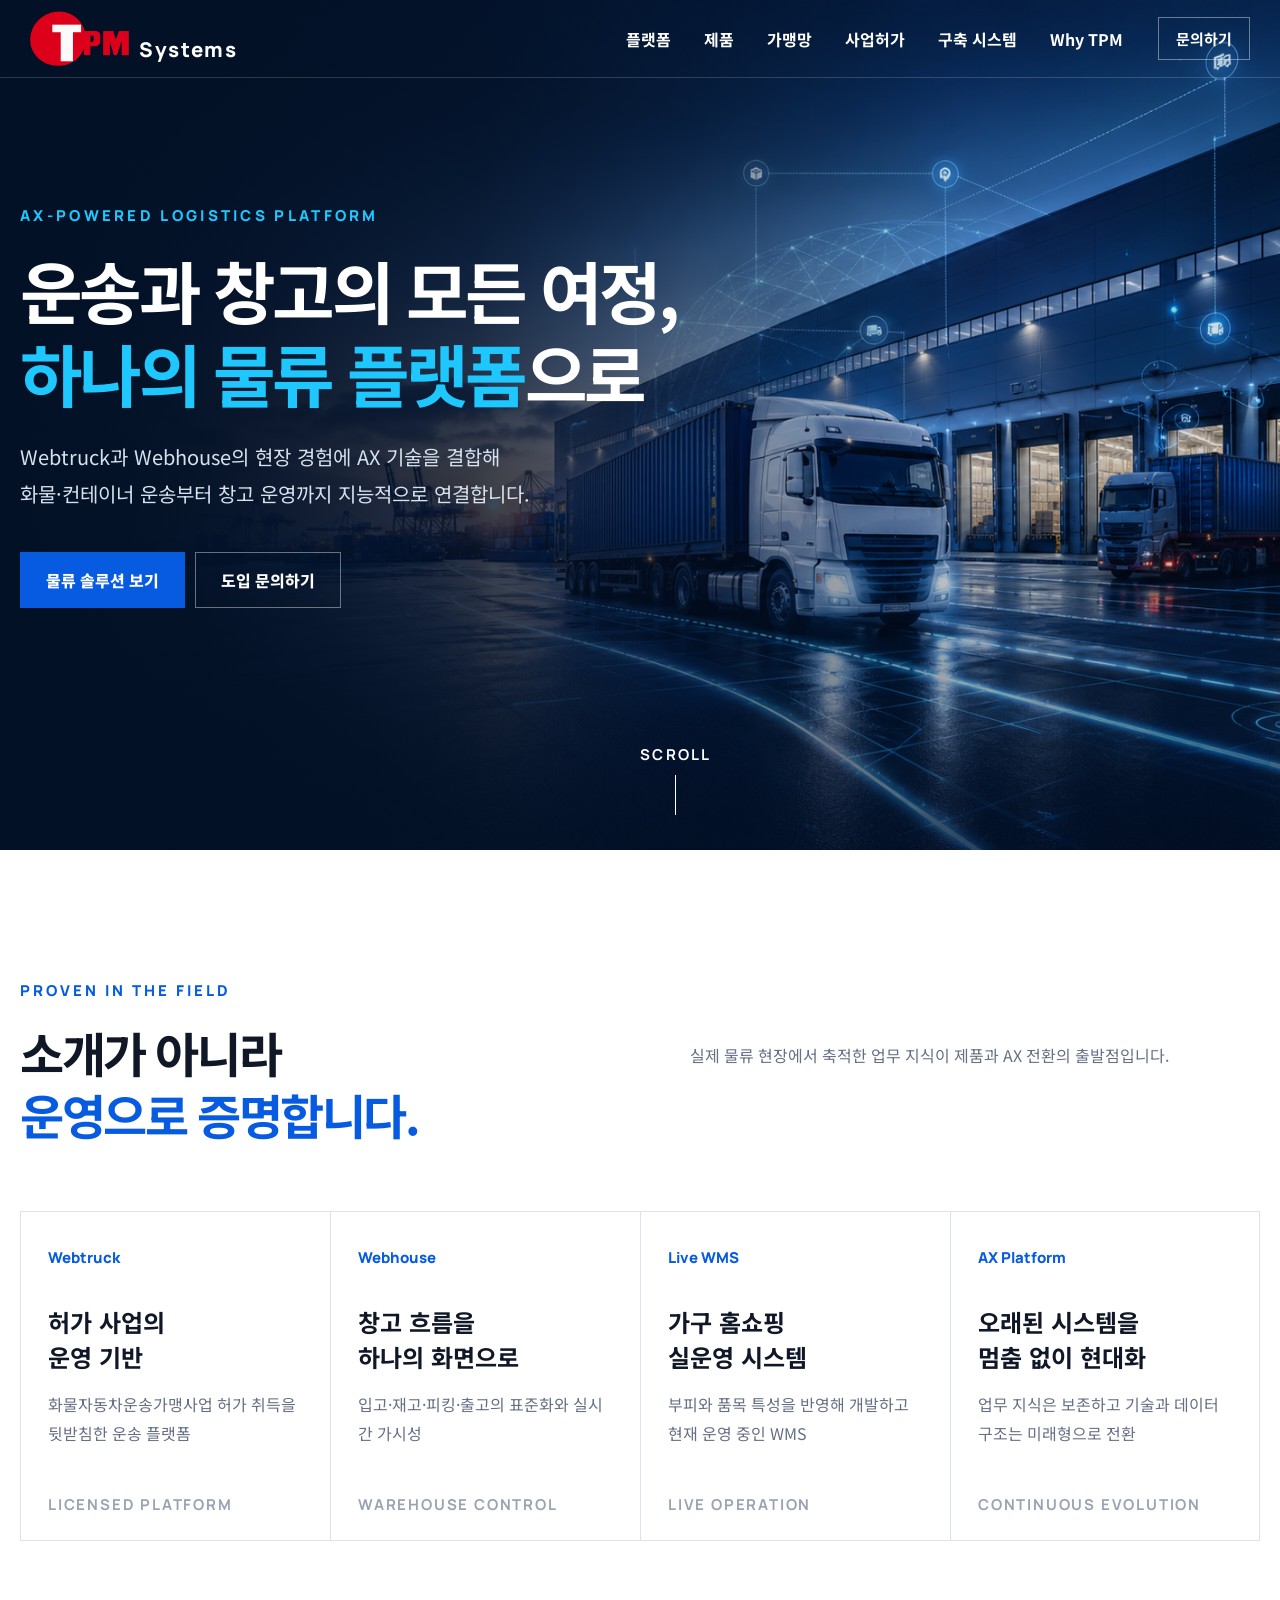
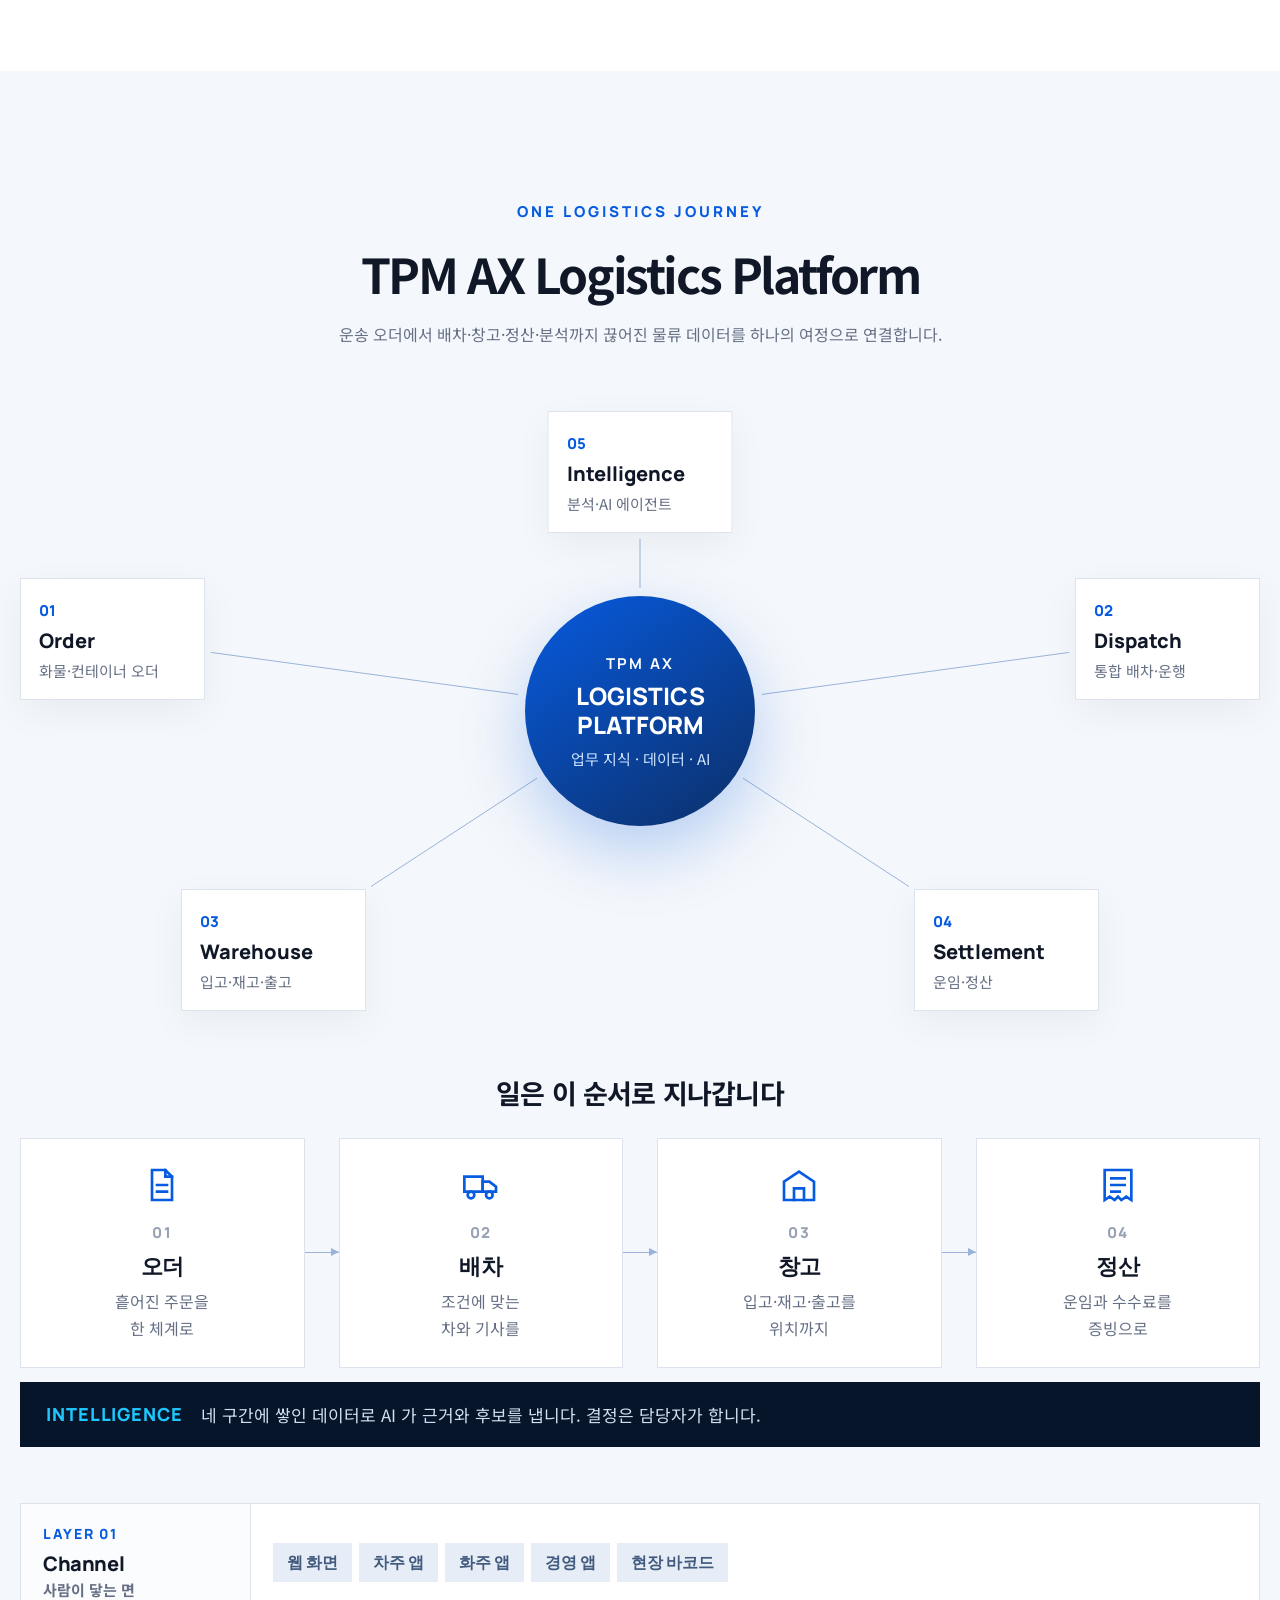
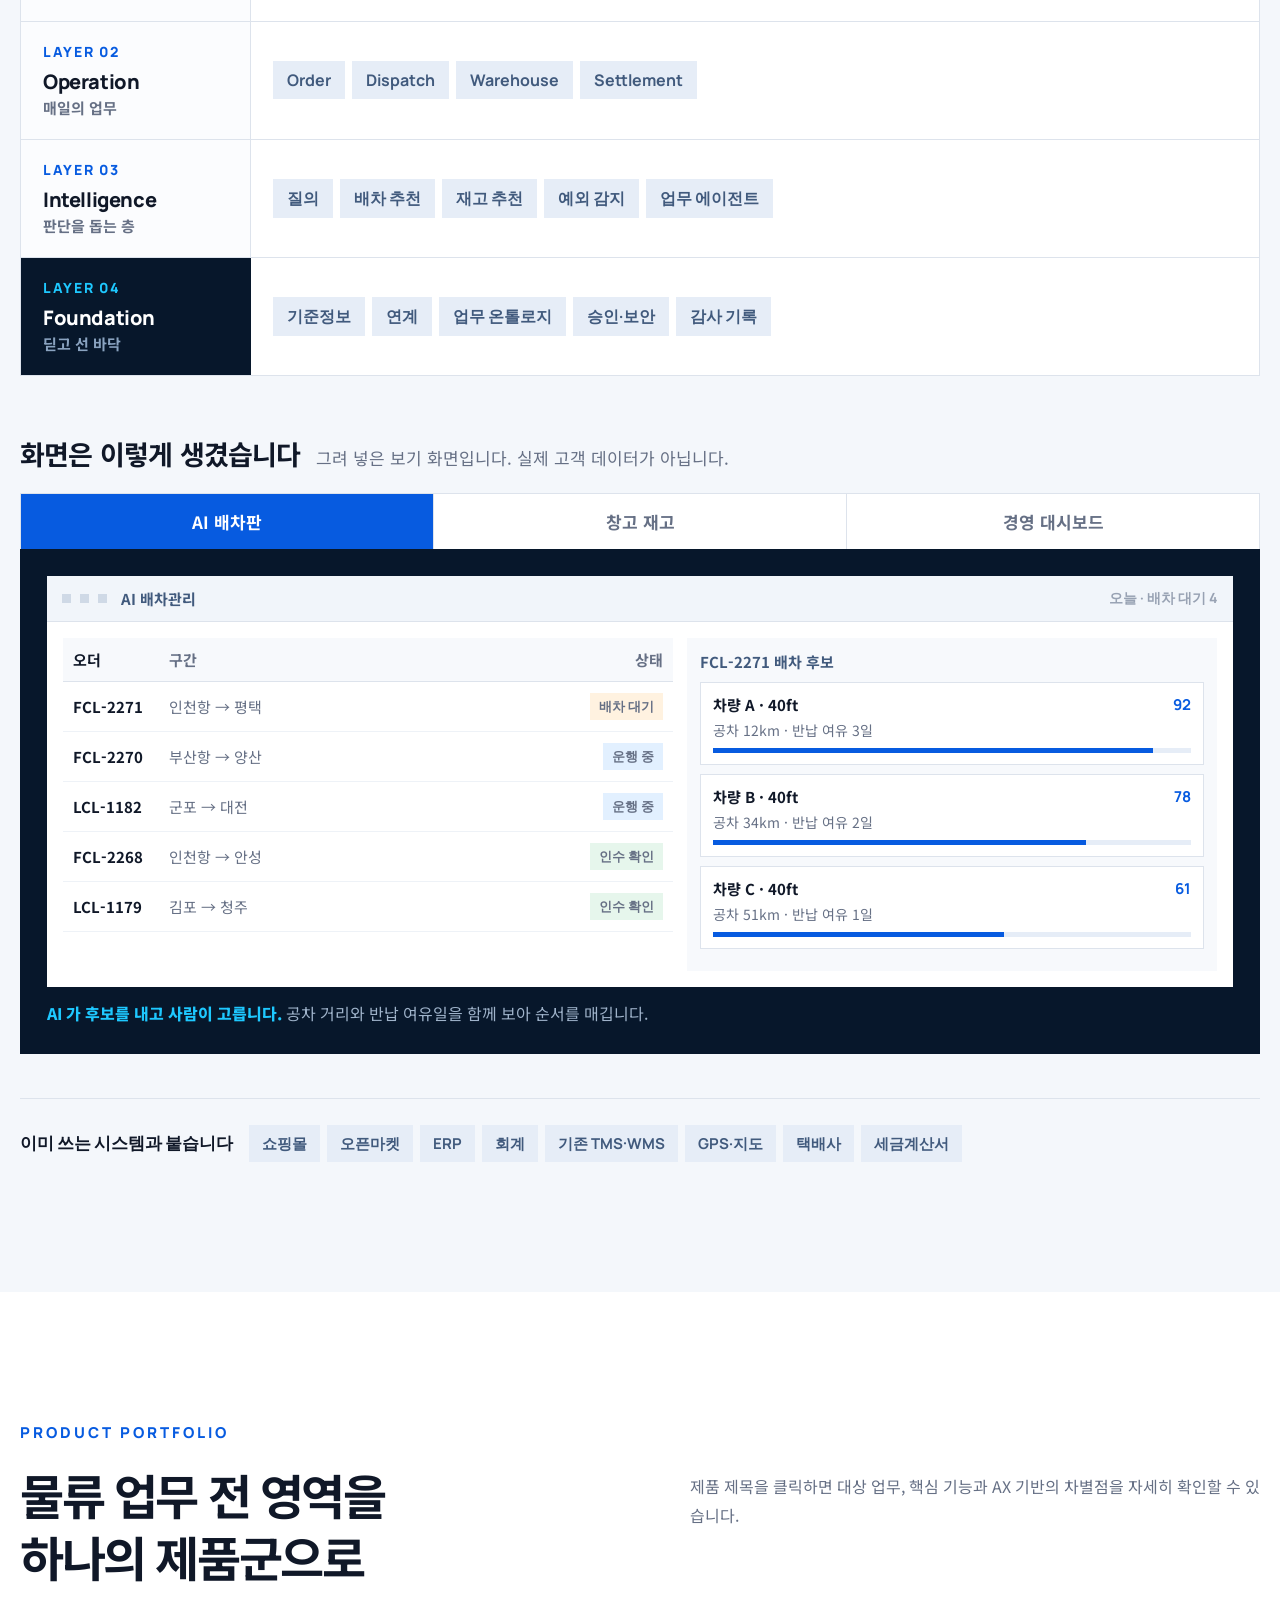
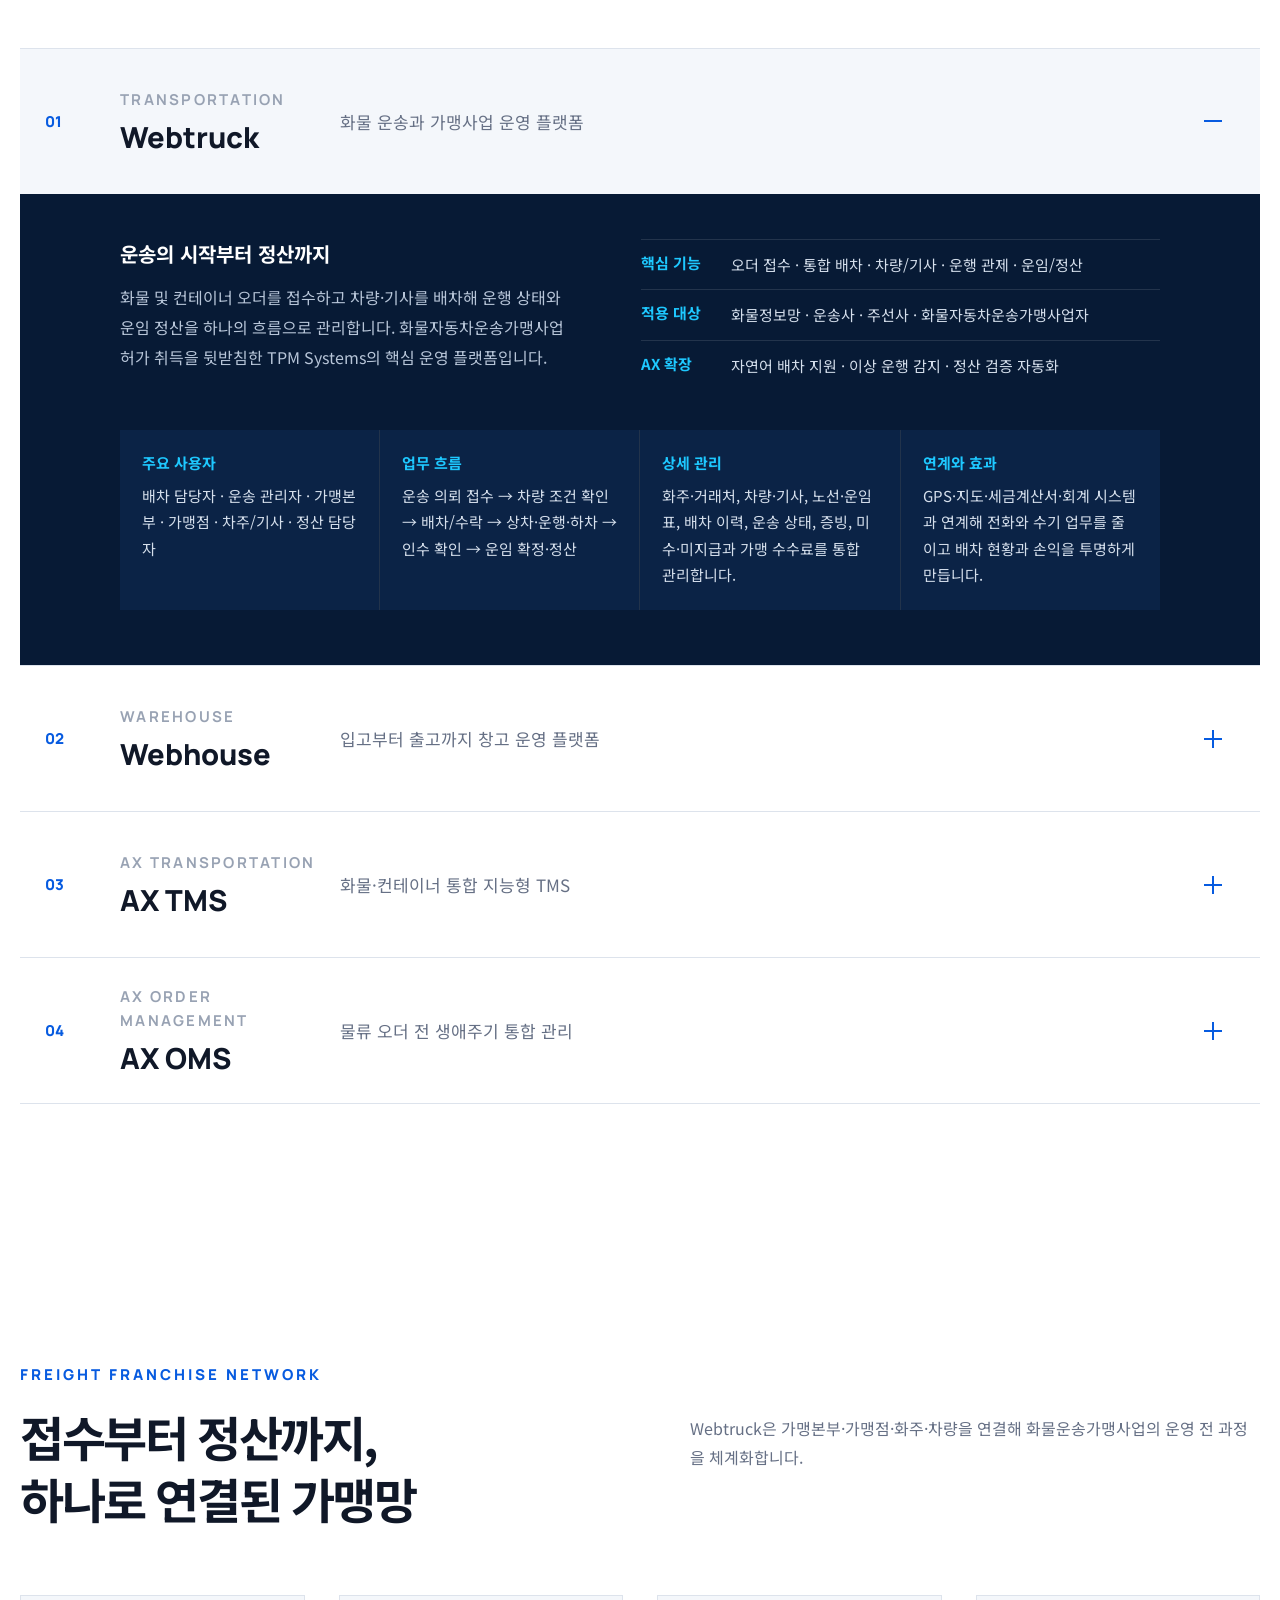
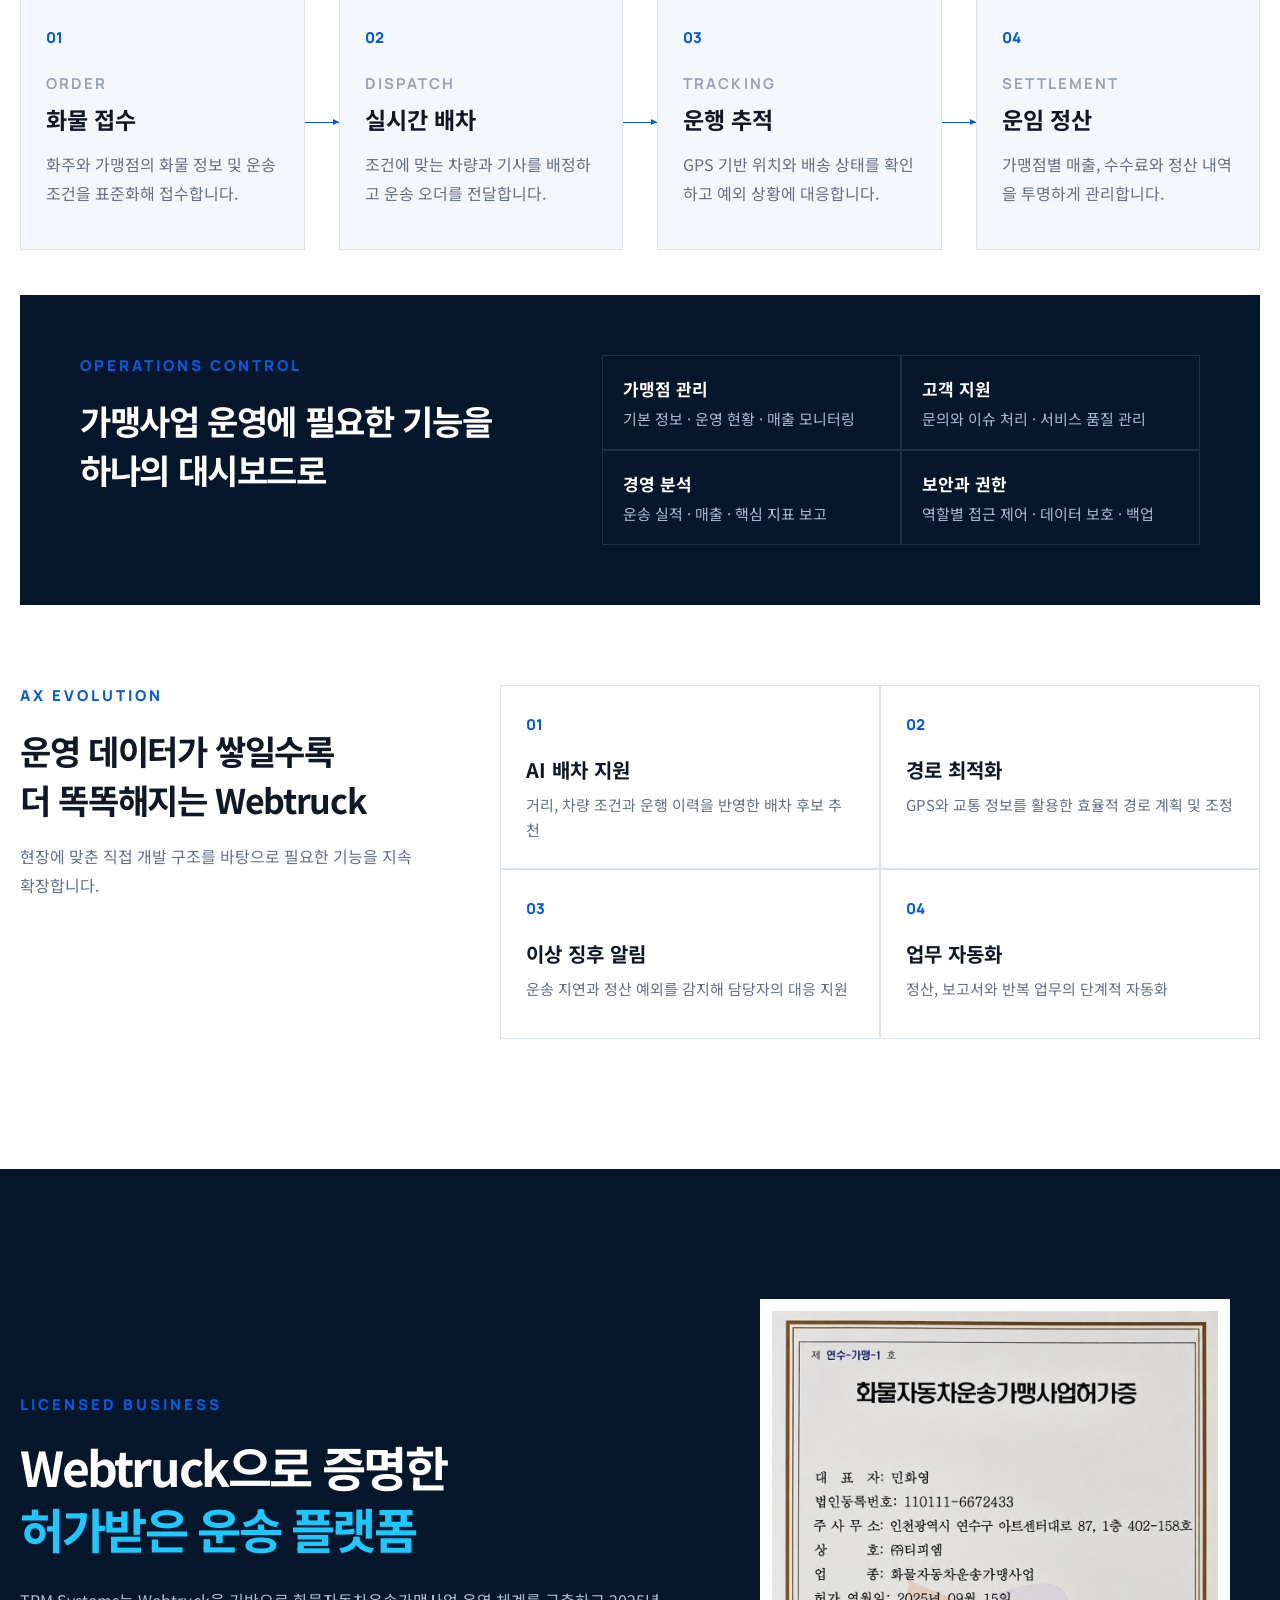
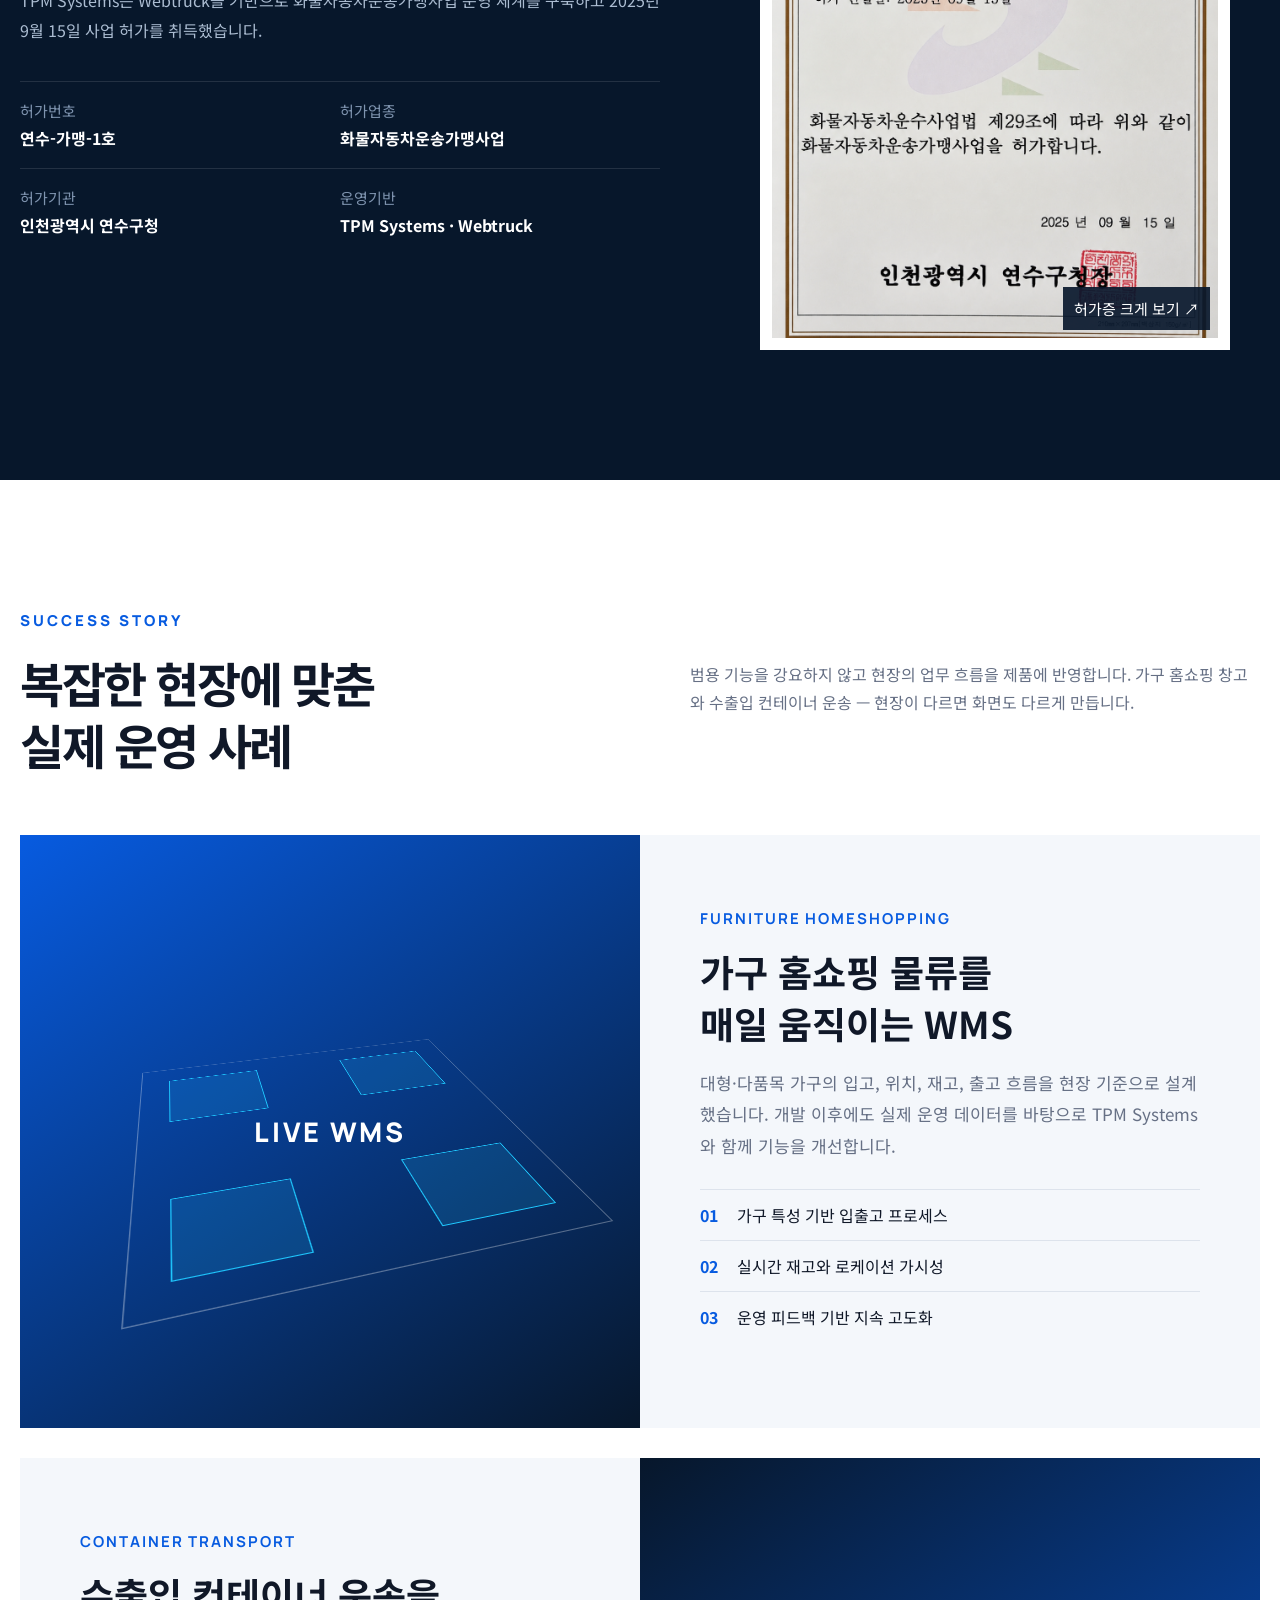
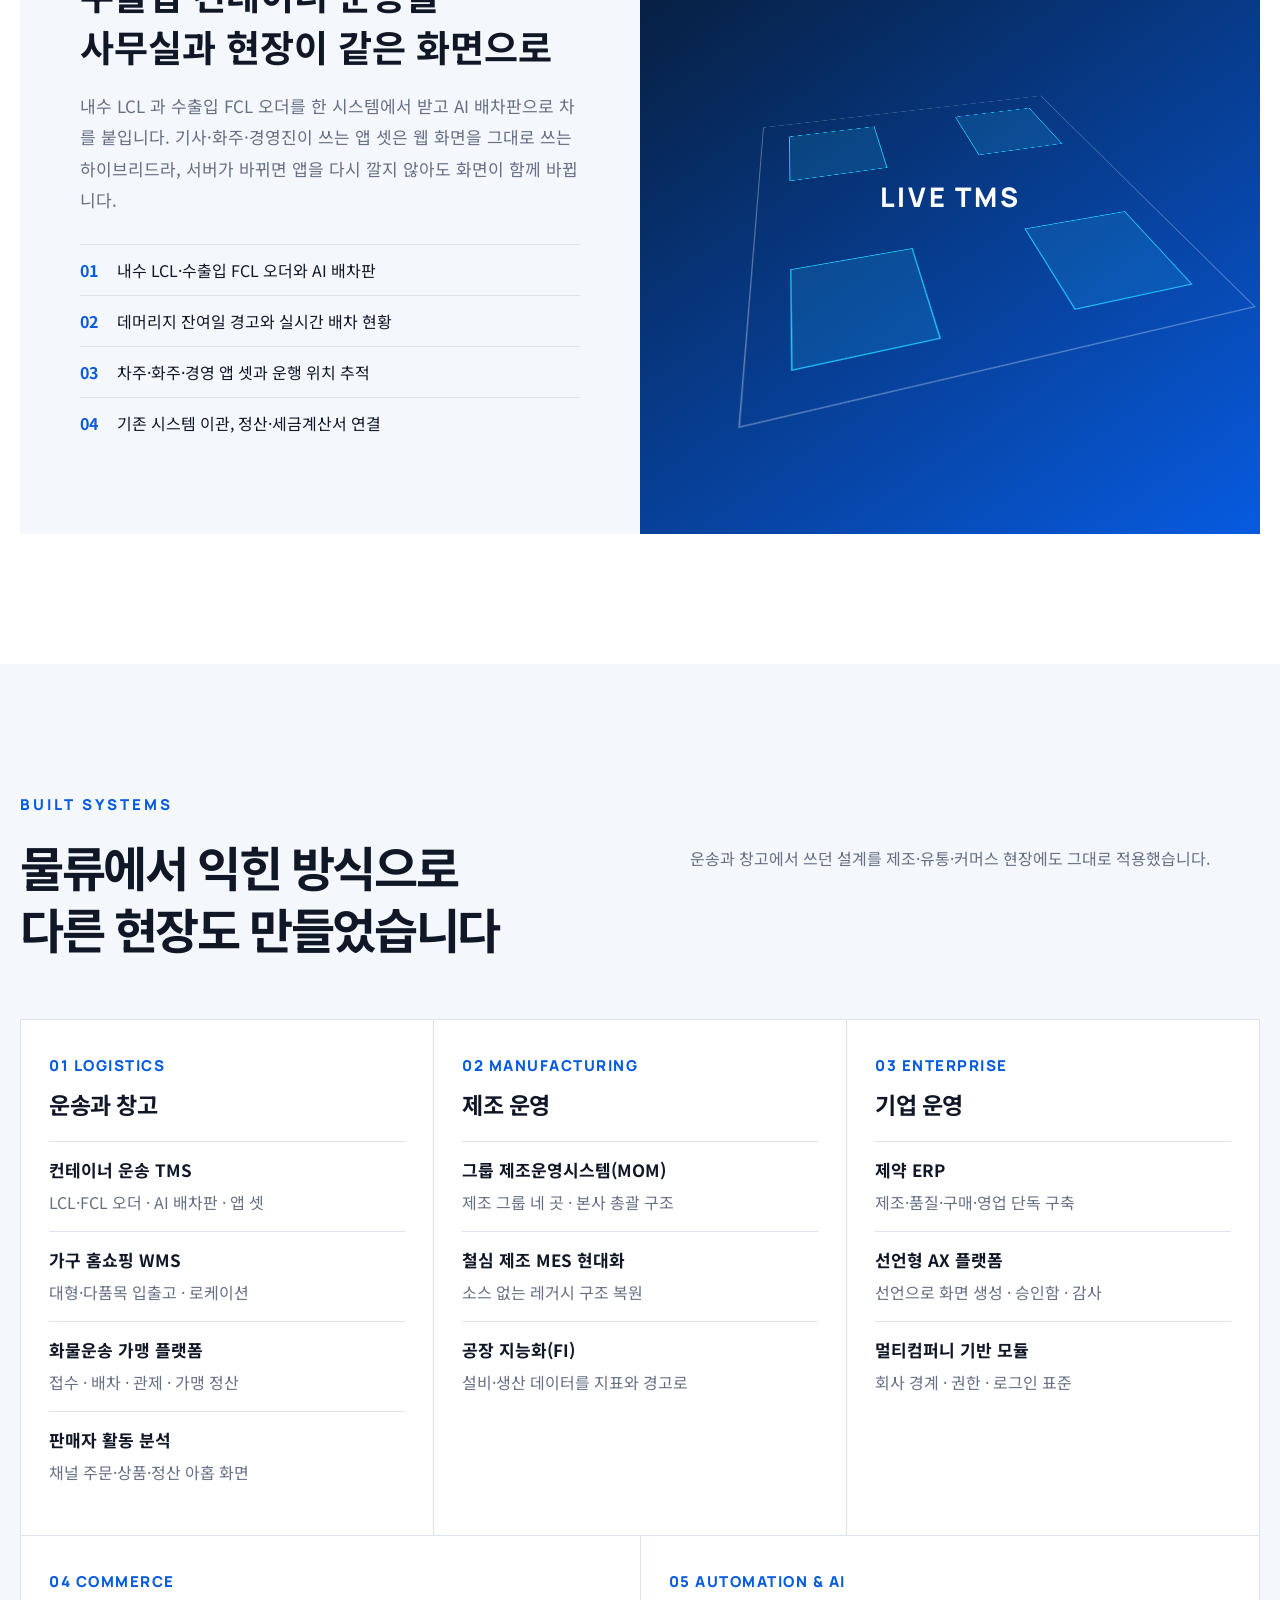
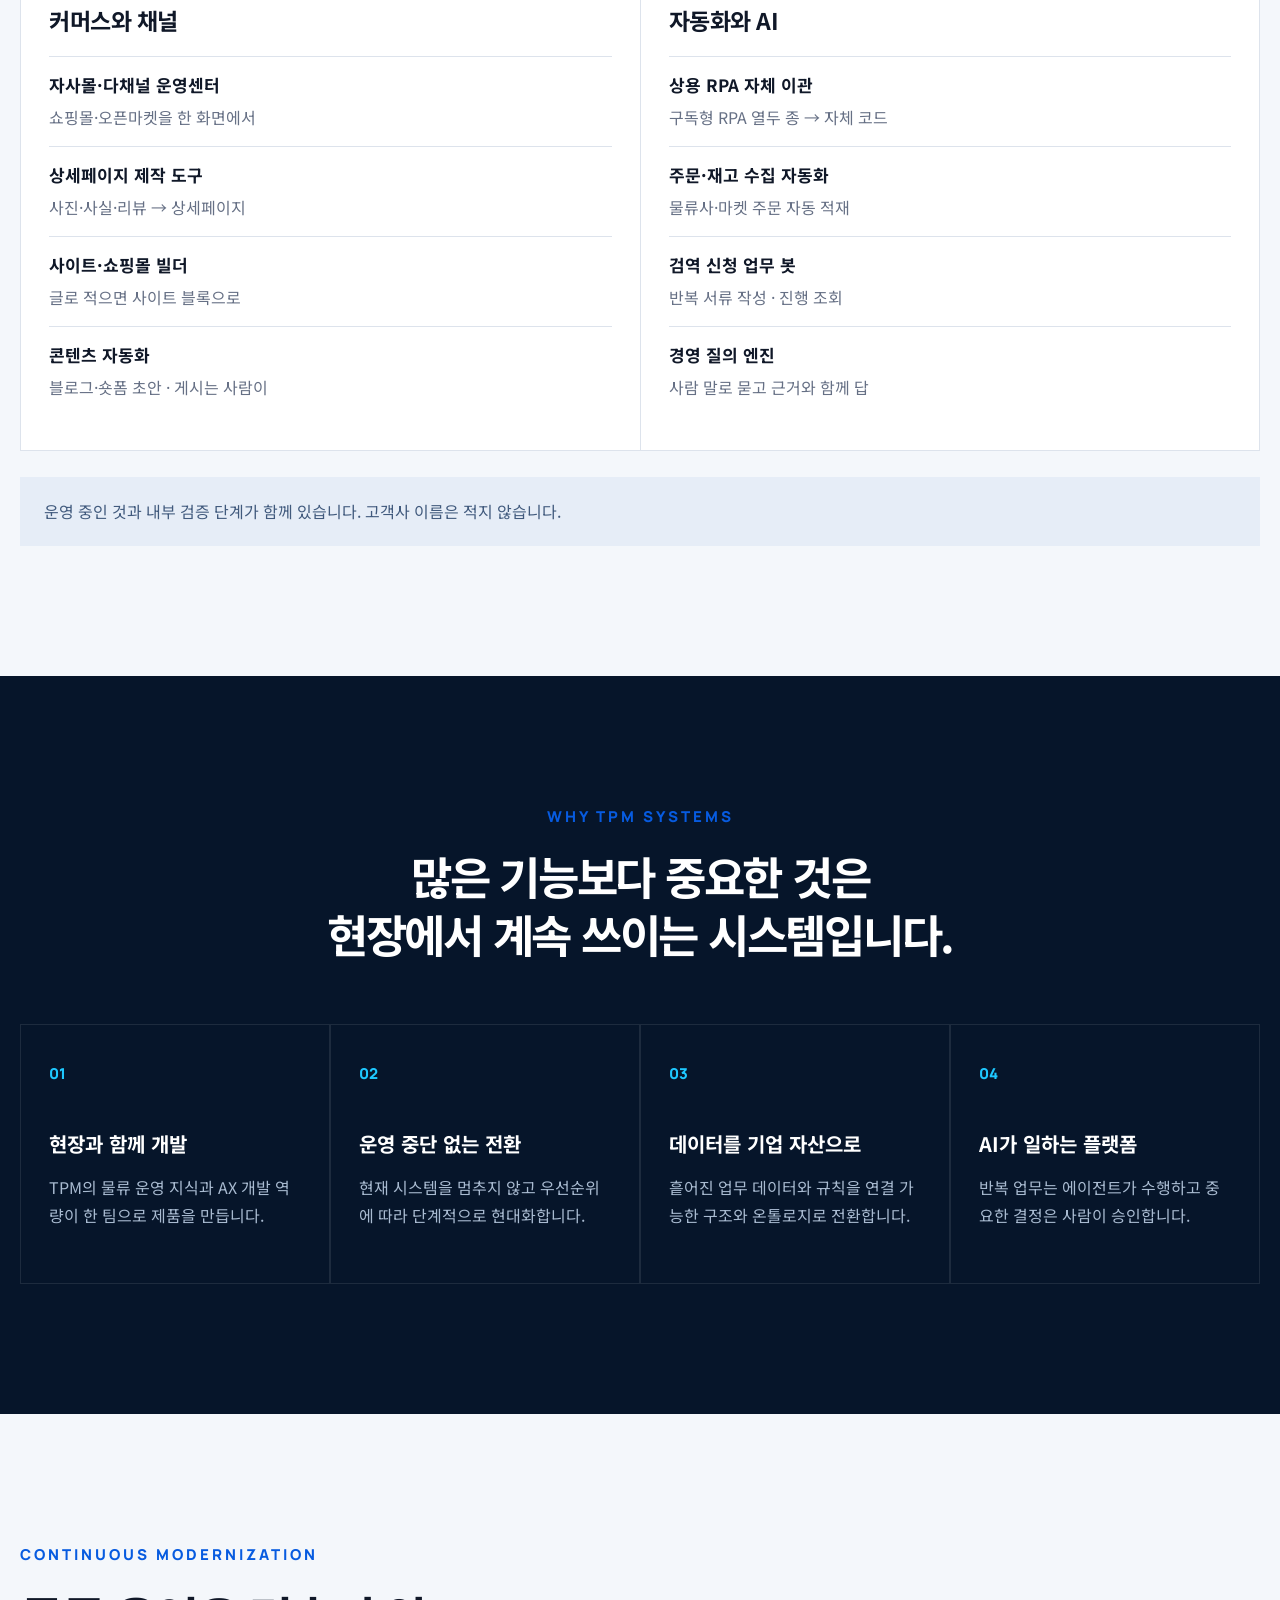
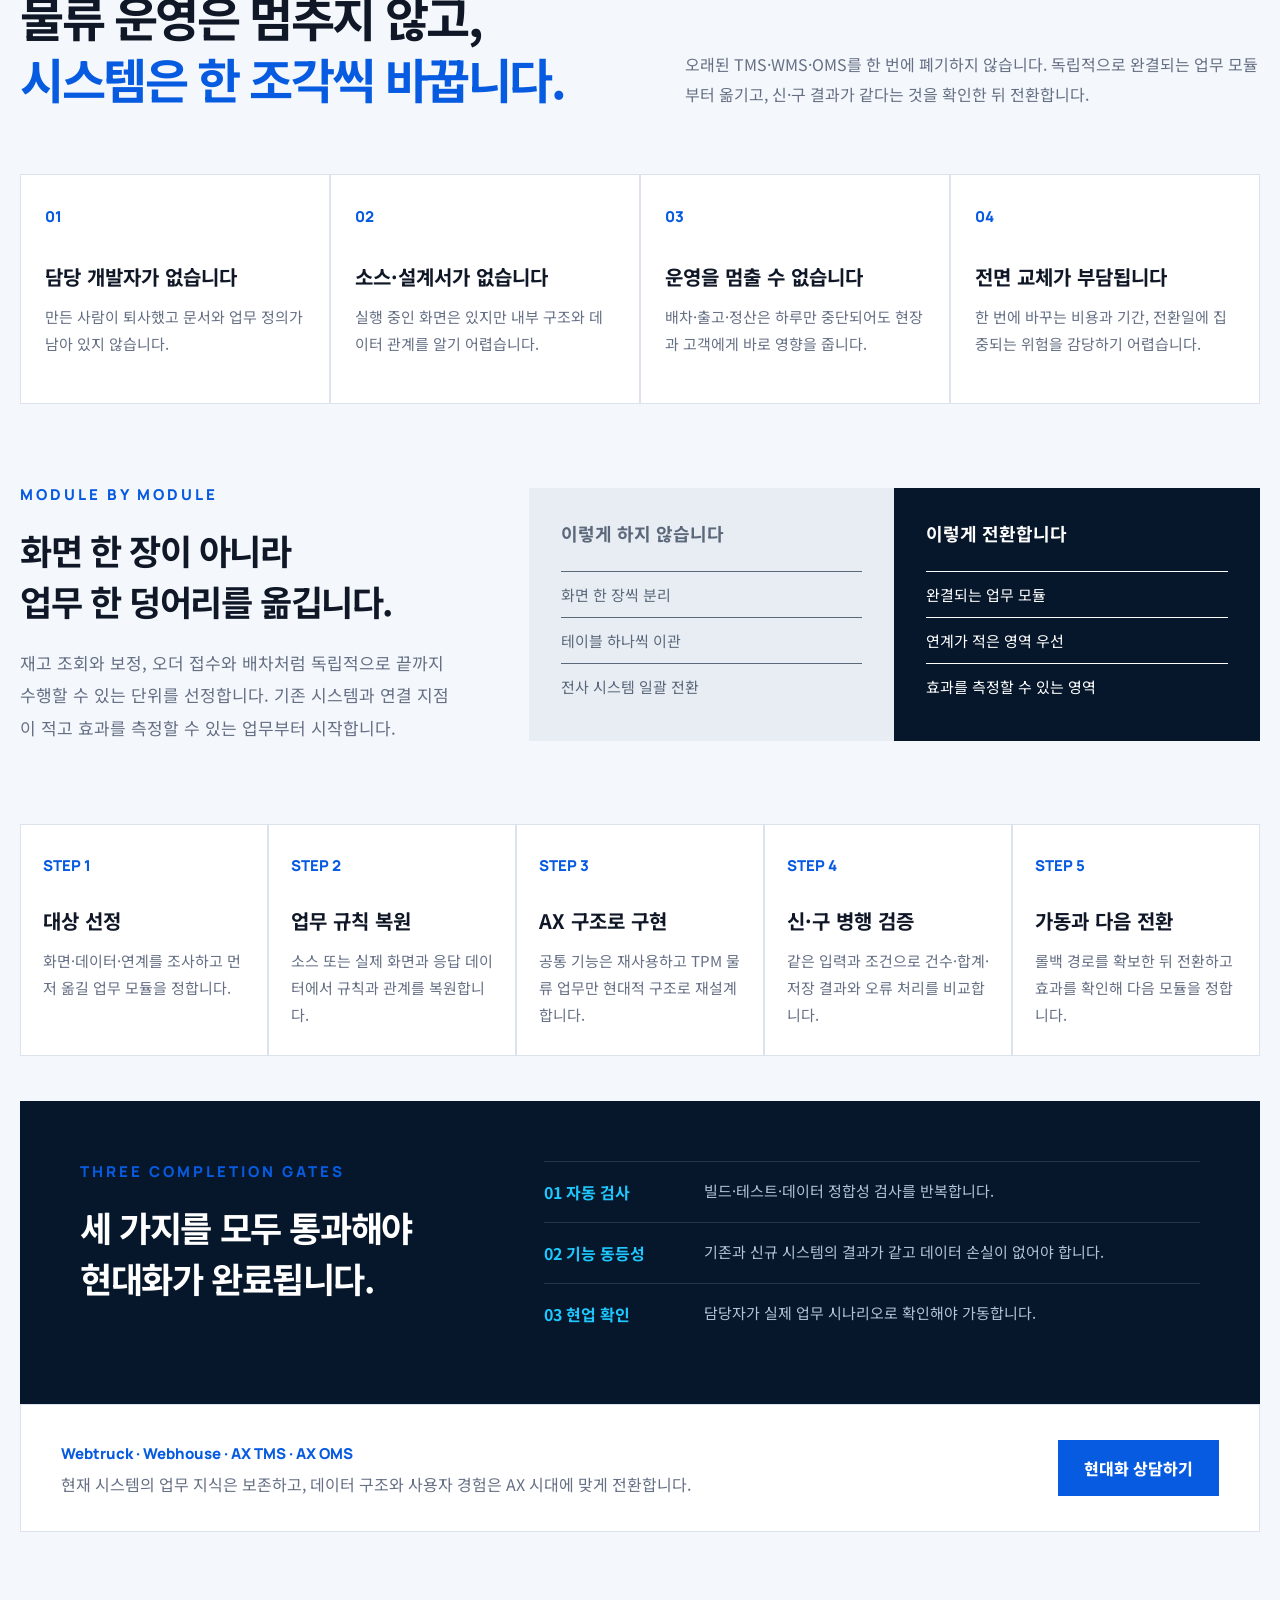
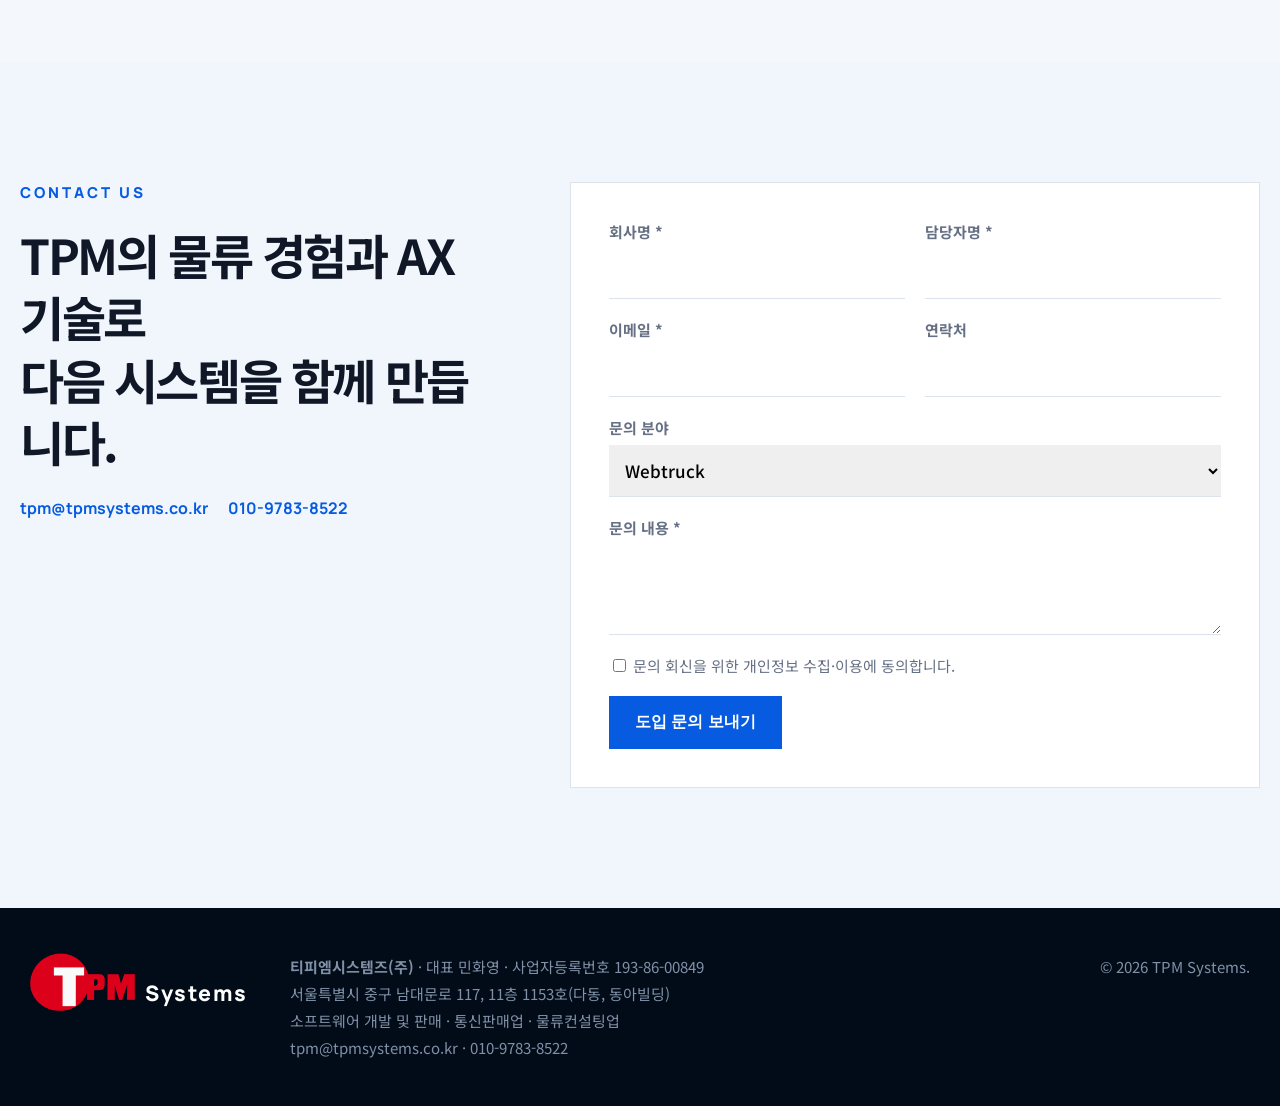
==== commit 76507eb7: "플랫폼 — 글을 걷어내고 그림과 화면 모형으로 글 많던 블록 셋(계층 설명문·다섯 구간 카드·다섯 기반 카드)을 걷어내고 ① 한 줄 흐름 그림 ② 네 계층 띠(칩만) ③ 화면 모형" ====
--- a/index.html
+++ b/index.html
@@ -123,205 +123,169 @@
               ><span>분석·AI 에이전트</span>
             </div>
           </div>
-          <!-- 계층 분류 — 구간과 기반이 평평하게 나열돼 무엇이 무엇 위에 서는지 보이지 않았다.
-               채널/업무/지능/기반 네 층으로 가른다. (CEO 지시 2026-10-23) -->
-          <div class="layers">
-            <div class="layers-head">
-              <h3>플랫폼은 네 계층으로 나뉩니다</h3>
-              <p>아래 층이 흔들리면 위층이 전부 흔들립니다. 그래서 순서가 있습니다.</p>
-            </div>
-            <div class="layers-stack">
-              <div>
-                <div class="lv">
-                  <b>LAYER 01</b><strong>Channel</strong><span>채널 · 쓰는 사람이 닿는 면</span>
-                </div>
-                <div class="what">
-                  <div class="chips"><i>웹 화면</i><i>모바일 앱</i><i>현장 바코드</i><i>외부 연계 창구</i></div>
-                  <p>같은 데이터를 보는 사람에 맞춰 다르게 보여 줍니다. 앱은 웹 화면을 그대로 쓰는 하이브리드라, 서버가 바뀌면 앱을 다시 깔지 않아도 화면이 함께 바뀝니다.</p>
-                </div>
-              </div>
-              <div>
-                <div class="lv">
-                  <b>LAYER 02</b><strong>Operation</strong><span>업무 · 매일의 일이 지나는 곳</span>
-                </div>
-                <div class="what">
-                  <div class="chips"><i>Order 오더</i><i>Dispatch 배차·운행</i><i>Warehouse 창고</i><i>Settlement 운임·정산</i></div>
-                  <p>네 구간이 끊기지 않고 한 여정으로 이어집니다. 전부 한 번에 도입하지 않아도 됩니다 — 필요한 구간만 떼어 먼저 쓰고 뒤에 이을 수 있습니다.</p>
-                </div>
-              </div>
-              <div>
-                <div class="lv">
-                  <b>LAYER 03</b><strong>Intelligence</strong><span>지능 · 쌓인 데이터가 판단을 돕는 곳</span>
-                </div>
-                <div class="what">
-                  <div class="chips"><i>질의</i><i>배차·재고 추천</i><i>예외 감지</i><i>업무 에이전트</i></div>
-                  <p>업무 계층에 데이터가 쌓여야 비로소 서는 층입니다. 근거와 후보는 AI 가 내고 결정은 담당자가 합니다. 승인한 결정이 다시 쌓여 다음 추천이 좋아집니다.</p>
-                </div>
-              </div>
-              <div class="base">
-                <div class="lv">
-                  <b>LAYER 04</b><strong>Foundation</strong><span>기반 · 위 세 층이 딛고 선 곳</span>
-                </div>
-                <div class="what">
-                  <div class="chips"><i>기준정보</i><i>연계</i><i>업무 온톨로지</i><i>승인·보안</i></div>
-                  <p>화면보다 먼저 보는 곳입니다. 코드 체계가 어긋나거나 권한이 헐거우면 위층에서 아무리 좋은 화면을 만들어도 숫자를 믿을 수 없습니다.</p>
-                </div>
-              </div>
-            </div>
-          </div>
-
-          <!-- 다섯 구간 상세 — 내용 근거는 아래 제품 설명(Webtruck·Webhouse·AX TMS·AX OMS) -->
-          <div class="journey">
-            <div class="journey-head">
-              <h3>한 여정이 지나는 다섯 구간</h3>
-              <p>구간마다 쓰는 사람과 다루는 데이터가 다릅니다. 플랫폼은 그 사이가 끊기지 않게 잇습니다.</p>
-            </div>
-            <div class="journey-grid">
+          <!-- 그림 ① 한 줄 흐름 — 일이 지나는 순서 -->
+          <div class="flowline">
+            <div class="fl-head"><h3>일은 이 순서로 지나갑니다</h3></div>
+            <div class="fl-row">
               <article>
-                <b>01 ORDER</b>
-                <h4>Order<span class="ko">오더</span></h4>
-                <p class="flow">채널별 주문 수집 → 표준화·검증 → 재고/센터 할당 → 출고·운송 지시</p>
-                <ul>
-                  <li>원주문과 분할 주문을 한 이력으로</li>
-                  <li>납기·우선순위와 주문 변경 관리</li>
-                  <li>취소·반품·클레임까지 같은 흐름에서</li>
-                </ul>
-                <span class="link">쇼핑몰 · ERP · 고객센터 연계</span>
-                <p class="case"><b>현장 · 가구 홈쇼핑 물류</b>채널마다 양식이 다른 주문을 한 오더 체계로 모아 센터에 할당하고, 분할·취소·반품까지 같은 이력으로 따라갑니다.</p>
+                <span class="ic"><svg viewBox="0 0 24 24" fill="none" stroke="currentColor" stroke-width="1.6" stroke-linecap="square"><path d="M6 3h8l4 4v14H6z"/><path d="M14 3v4h4"/><path d="M9 12h6M9 16h6"/></svg></span>
+                <b>01</b><strong>오더</strong><p>흩어진 주문을<br />한 체계로</p>
               </article>
+              <i class="arw"></i>
               <article>
-                <b>02 DISPATCH</b>
-                <h4>Dispatch<span class="ko">배차·운행</span></h4>
-                <p class="flow">운송 의뢰 접수 → 차량 조건 확인 → 배차·수락 → 상차·운행·하차 → 인수 확인</p>
-                <ul>
-                  <li>화주·거래처, 차량·기사 정보</li>
-                  <li>노선·운임표와 배차 이력</li>
-                  <li>운송 상태와 증빙을 현장에서 바로</li>
-                </ul>
-                <span class="link">GPS · 지도 연계</span>
-                <p class="case"><b>현장 · 수출입 컨테이너 운송</b>내수 LCL 과 수출입 FCL 오더를 한 배차판에서 받고, 데머리지 잔여일을 경고로 띄워 반납을 놓치지 않게 합니다.</p>
+                <span class="ic"><svg viewBox="0 0 24 24" fill="none" stroke="currentColor" stroke-width="1.6" stroke-linecap="square"><path d="M2 7h11v9H2z"/><path d="M13 10h4l4 3v3h-8z"/><circle cx="6" cy="18" r="2"/><circle cx="17" cy="18" r="2"/></svg></span>
+                <b>02</b><strong>배차</strong><p>조건에 맞는<br />차와 기사를</p>
               </article>
+              <i class="arw"></i>
               <article>
-                <b>03 WAREHOUSE</b>
-                <h4>Warehouse<span class="ko">창고</span></h4>
-                <p class="flow">입고 예정 → 검수·적치 → 주문 할당 → 피킹·검수·포장 → 출고 확정</p>
-                <ul>
-                  <li>품목·바코드·로트 단위 관리</li>
-                  <li>가용·보류 재고와 로케이션</li>
-                  <li>재고 이동·조정·실사와 작업자 이력</li>
-                </ul>
-                <span class="link">OMS · TMS · 택배 연계</span>
-                <p class="case"><b>현장 · 가구 홈쇼핑 창고</b>대형·다품목 가구를 부피와 품목 특성에 맞춘 로케이션으로 두고, 재고 위치와 작업자 이력을 실시간으로 봅니다.</p>
+                <span class="ic"><svg viewBox="0 0 24 24" fill="none" stroke="currentColor" stroke-width="1.6" stroke-linecap="square"><path d="M3 10l9-6 9 6v11H3z"/><path d="M9 21v-7h6v7"/></svg></span>
+                <b>03</b><strong>창고</strong><p>입고·재고·출고를<br />위치까지</p>
               </article>
+              <i class="arw"></i>
               <article>
-                <b>04 SETTLEMENT</b>
-                <h4>Settlement<span class="ko">운임·정산</span></h4>
-                <p class="flow">인수 확인 → 운임 확정 → 정산 → 손익 확인</p>
-                <ul>
-                  <li>미수·미지급과 가맹 수수료</li>
-                  <li>운임 조건별 원가와 수익성</li>
-                  <li>전화·수기 없이 증빙으로 정산</li>
-                </ul>
-                <span class="link">세금계산서 · 회계 시스템 연계</span>
-                <p class="case"><b>현장 · 화물운송 가맹망</b>가맹점별 매출과 수수료를 증빙으로 정산하고 세금계산서까지 연결해, 전화와 수기 대조를 없앴습니다.</p>
+                <span class="ic"><svg viewBox="0 0 24 24" fill="none" stroke="currentColor" stroke-width="1.6" stroke-linecap="square"><path d="M4 3h16v18l-3-2-3 2-2-2-2 2-3-2-3 2z"/><path d="M8 8h8M8 12h8M8 16h5"/></svg></span>
+                <b>04</b><strong>정산</strong><p>운임과 수수료를<br />증빙으로</p>
               </article>
-              <article class="ai">
-                <b>05 INTELLIGENCE</b>
-                <h4>Intelligence<span class="ko">분석·AI 에이전트</span></h4>
-                <p class="flow">데이터 축적 → 후보·근거 제시 → 담당자 승인 → 결정 이력 축적</p>
-                <ul>
-                  <li>차종·거리·시간·공차·기사 이력을 함께 분석</li>
-                  <li>배차 후보와 예상 지연, 수익성 판단</li>
-                  <li>AI 가 근거를 내고 <b>사람이 승인</b>합니다</li>
-                </ul>
-                <span class="link">결정 이력으로 규칙을 계속 고칩니다</span>
-                <p class="case"><b>현장 · 제조 그룹 경영 질의</b>「지난주 정지 시간이 왜 늘었나」처럼 사람 말로 물으면 운영 데이터에서 근거와 함께 답합니다.</p>
-              </article>
-            </div>
-          </div>
-
-          <!-- 기반 다섯 가지 — 칩 한 줄로는 무엇인지 알 수 없어 풀어 적는다. (CEO 지시 2026-10-23) -->
-          <div class="pf">
-            <div class="pf-head">
-              <h3>플랫폼을 떠받치는 다섯 가지</h3>
-              <p>구간을 잇는 것은 화면이 아니라 그 아래의 기반입니다.</p>
-            </div>
-            <div class="pf-grid">
-              <article>
-                <b>01 MASTER DATA</b>
-                <h4>Master Data<span class="ko">기준정보</span></h4>
-                <p>거래처·품목·차량·기사·창고·운임표를 한 곳에서 정의하고, 모든 모듈이 같은 코드를 가져다 씁니다. 기준이 어긋나면 그 뒤의 집계가 전부 어긋납니다.</p>
-                <ul>
-                  <li>한 번 정의하면 모든 화면이 같은 값을 봅니다</li>
-                  <li>바뀐 이력과 그 코드가 쓰이는 곳을 함께 추적</li>
-                  <li>회사·사업장별로 보이는 범위를 나눠 관리</li>
-                </ul>
-                <p class="case"><b>사례 · 제조 그룹 네 곳</b>한 시스템에 네 그룹을 올리면서 공통 코드와 회사별 경계를 갈랐습니다. 본사는 전부 보고 계열사는 자기 것만 봅니다.</p>
-              </article>
-              <article>
-                <b>02 INTEGRATION API</b>
-                <h4>Integration<span class="ko">연계</span></h4>
-                <p>쇼핑몰·ERP·회계·GPS·택배·세금계산서와 데이터를 주고받습니다. 상대 시스템을 바꾸지 않고 옆에 붙이는 방식이라 운영을 멈추지 않습니다.</p>
-                <ul>
-                  <li>표준 API 와 엑셀·CSV 양쪽을 모두 받습니다</li>
-                  <li>실패한 연계는 버리지 않고 재처리 대기열로</li>
-                  <li>주고받은 원문을 남겨 나중에 대조합니다</li>
-                </ul>
-                <p class="case"><b>사례 · 주문·재고 수집 자동화</b>물류사와 오픈마켓의 주문을 사람 손 없이 받아 적재하고, 실패한 건은 버리지 않고 다시 집어 넣습니다.</p>
-              </article>
-              <article>
-                <b>03 BUSINESS ONTOLOGY</b>
-                <h4>Ontology<span class="ko">업무 온톨로지</span></h4>
-                <p>표와 컬럼이 아니라 「오더」와 「배차」와 「재고」가 서로 무엇인지를 관계로 적어 둡니다. 업무 지식이 담당자의 머리가 아니라 구조에 남습니다.</p>
-                <ul>
-                  <li>업무 용어와 데이터 구조를 잇는 사전</li>
-                  <li>규칙과 제약을 문서가 아니라 구조로 보관</li>
-                  <li>시스템을 바꿔도 지식은 그대로 남습니다</li>
-                </ul>
-                <p class="case"><b>사례 · 소스가 없는 레거시</b>만든 사람도 설계서도 없는 시스템에서 화면과 응답 데이터만으로 업무 규칙을 복원해 구조로 남겼습니다.</p>
-              </article>
-              <article>
-                <b>04 APPROVAL &amp; SECURITY</b>
-                <h4>Approval &amp; Security<span class="ko">승인·보안</span></h4>
-                <p>역할마다 보이는 범위가 다르고, 중요한 변경은 승인을 거칩니다. 누가 언제 무엇을 바꿨는지가 남아야 운영 사고를 되짚을 수 있습니다.</p>
-                <ul>
-                  <li>역할·회사 단위 접근 제어와 로그인 표준</li>
-                  <li>단가·정산처럼 민감한 변경은 승인함을 거쳐</li>
-                  <li>변경 이력을 감사 기록으로 보관</li>
-                </ul>
-                <p class="case"><b>사례 · 멀티컴퍼니 기반 모듈</b>회사 경계·기능 권한·로그인 표준을 공통 모듈로 한 번 만들어 모든 제품이 상속합니다. 제품마다 따로 만들지 않습니다.</p>
-              </article>
-              <article>
-                <b>05 AGENTIC AI</b>
-                <h4>Agentic AI<span class="ko">업무 에이전트</span></h4>
-                <p>반복 업무는 에이전트가 대신 수행하고, 판단이 필요한 일은 근거와 후보를 함께 올립니다. 정하는 사람은 끝까지 담당자입니다.</p>
-                <ul>
-                  <li>사람 말로 묻고 표·그래프로 답을 받습니다</li>
-                  <li>배차·재고·정산 후보를 근거와 함께 제시</li>
-                  <li>승인한 결정이 쌓여 다음 추천이 좋아집니다</li>
-                </ul>
-                <p class="case"><b>사례 · 상용 RPA 자체 이관</b>구독형 RPA 열두 종을 자체 코드로 옮겨 예약 수행과 실패 추적까지 플랫폼 안에서 돌립니다.</p>
-              </article>
-            </div>
-
-            <!-- 플랫폼은 혼자 서 있지 않는다 — 무엇과 붙는지를 밝힌다 -->
-            <div class="pf-link">
-              <p>CONNECTED SYSTEMS</p>
-              <h3>이미 쓰고 계신 시스템 옆에 붙습니다</h3>
-              <p>전부 바꾸지 않아도 됩니다. 필요한 구간부터 연결하고, 결과가 같다는 것을 확인한 뒤 범위를 넓힙니다.</p>
-              <div class="pf-link-grid">
-                <div><strong>주문·채널</strong><span>쇼핑몰 · 오픈마켓<br />홈쇼핑 · 고객센터</span></div>
-                <div><strong>기업 시스템</strong><span>ERP · 회계 · 그룹웨어<br />기존 TMS · WMS</span></div>
-                <div><strong>현장·이동</strong><span>GPS · 지도 · 택배사<br />바코드 · 모바일 앱</span></div>
-                <div><strong>증빙·정산</strong><span>세금계산서 · 운임표<br />수수료 · 정산 명세</span></div>
-              </div>
-            </div>
-          </div>
-
-          <div class="platform-foundation">
-            <span>Master Data</span><span>Integration API</span
-            ><span>Business Ontology</span><span>Approval & Security</span
-            ><span>Agentic AI</span>
+            </div>
+            <div class="fl-ai">
+              <strong>INTELLIGENCE</strong>
+              <p>네 구간에 쌓인 데이터로 AI 가 근거와 후보를 냅니다. 결정은 담당자가 합니다.</p>
+            </div>
+          </div>
+
+          <!-- 그림 ② 네 계층 — 아래가 위를 떠받친다 -->
+          <div class="lay">
+            <div class="lay-row">
+              <div class="nm"><b>LAYER 01</b><strong>Channel</strong><span>사람이 닿는 면</span></div>
+              <div class="ch"><i>웹 화면</i><i>차주 앱</i><i>화주 앱</i><i>경영 앱</i><i>현장 바코드</i></div>
+            </div>
+            <div class="lay-row">
+              <div class="nm"><b>LAYER 02</b><strong>Operation</strong><span>매일의 업무</span></div>
+              <div class="ch"><i>Order</i><i>Dispatch</i><i>Warehouse</i><i>Settlement</i></div>
+            </div>
+            <div class="lay-row">
+              <div class="nm"><b>LAYER 03</b><strong>Intelligence</strong><span>판단을 돕는 층</span></div>
+              <div class="ch"><i>질의</i><i>배차 추천</i><i>재고 추천</i><i>예외 감지</i><i>업무 에이전트</i></div>
+            </div>
+            <div class="lay-row base">
+              <div class="nm"><b>LAYER 04</b><strong>Foundation</strong><span>딛고 선 바닥</span></div>
+              <div class="ch"><i>기준정보</i><i>연계</i><i>업무 온톨로지</i><i>승인·보안</i><i>감사 기록</i></div>
+            </div>
+          </div>
+
+          <!-- 그림 ③ 화면 모형 — 가만히 두면 돌아간다 (shots.js) -->
+          <div class="shots">
+            <div class="shots-head">
+              <h3>화면은 이렇게 생겼습니다</h3>
+              <p>그려 넣은 보기 화면입니다. 실제 고객 데이터가 아닙니다.</p>
+            </div>
+            <div class="shot-tabs" role="tablist">
+              <button type="button" role="tab" aria-selected="true">AI 배차판</button>
+              <button type="button" role="tab" aria-selected="false">창고 재고</button>
+              <button type="button" role="tab" aria-selected="false">경영 대시보드</button>
+            </div>
+            <div class="shot-stage">
+
+              <div class="shot on">
+                <div class="win">
+                  <div class="win-bar"><u></u><u></u><u></u><em>AI 배차관리</em><s>오늘 · 배차 대기 4</s></div>
+                  <div class="win-body m-disp">
+                    <div class="m-list">
+                      <div class="r"><b>오더</b><span>구간</span><span>상태</span></div>
+                      <div class="r"><b>FCL-2271</b><span>인천항 → 평택</span><span class="tag t-wait">배차 대기</span></div>
+                      <div class="r"><b>FCL-2270</b><span>부산항 → 양산</span><span class="tag t-run">운행 중</span></div>
+                      <div class="r"><b>LCL-1182</b><span>군포 → 대전</span><span class="tag t-run">운행 중</span></div>
+                      <div class="r"><b>FCL-2268</b><span>인천항 → 안성</span><span class="tag t-done">인수 확인</span></div>
+                      <div class="r"><b>LCL-1179</b><span>김포 → 청주</span><span class="tag t-done">인수 확인</span></div>
+                    </div>
+                    <div class="m-cand">
+                      <b>FCL-2271 배차 후보</b>
+                      <div class="c">
+                        <div class="t"><span>차량 A · 40ft</span><i>92</i></div>
+                        <div class="s">공차 12km · 반납 여유 3일</div>
+                        <div class="bar"><u style="width:92%"></u></div>
+                      </div>
+                      <div class="c">
+                        <div class="t"><span>차량 B · 40ft</span><i>78</i></div>
+                        <div class="s">공차 34km · 반납 여유 2일</div>
+                        <div class="bar"><u style="width:78%"></u></div>
+                      </div>
+                      <div class="c">
+                        <div class="t"><span>차량 C · 40ft</span><i>61</i></div>
+                        <div class="s">공차 51km · 반납 여유 1일</div>
+                        <div class="bar"><u style="width:61%"></u></div>
+                      </div>
+                    </div>
+                  </div>
+                </div>
+                <p class="shot-cap"><b>AI 가 후보를 내고 사람이 고릅니다.</b> 공차 거리와 반납 여유일을 함께 보아 순서를 매깁니다.</p>
+              </div>
+
+              <div class="shot">
+                <div class="win">
+                  <div class="win-bar"><u></u><u></u><u></u><em>창고 재고 · 로케이션</em><s>A동 · 1층</s></div>
+                  <div class="win-body m-wh">
+                    <div>
+                      <div class="m-cols"><i>01</i><i>02</i><i>03</i><i>04</i><i>05</i><i>06</i><i>07</i><i>08</i></div>
+                      <div class="m-grid">
+                        <u class="l2"></u><u class="l4"></u><u class="l1"></u><u class="l3"></u><u class="l4"></u><u></u><u class="l2"></u><u class="l1"></u>
+                        <u class="l3"></u><u class="l3"></u><u class="l4"></u><u class="l1"></u><u></u><u class="l2"></u><u class="l4"></u><u class="l3"></u>
+                        <u class="l1"></u><u class="l2"></u><u class="l2"></u><u class="l4"></u><u class="l3"></u><u class="l1"></u><u></u><u class="l2"></u>
+                        <u class="l4"></u><u class="l1"></u><u class="l3"></u><u class="l2"></u><u class="l4"></u><u class="l3"></u><u class="l1"></u><u></u>
+                      </div>
+                      <div class="m-legend">적재율<u style="background:#e9eff7"></u>빈칸<u style="background:#cfe0f5"></u><u style="background:#95bdeb"></u><u style="background:#4f91e0"></u><u style="background:#075be0"></u>가득</div>
+                    </div>
+                    <div class="m-side">
+                      <div class="k"><b>보관 품목</b><strong>1,284</strong></div>
+                      <div class="k"><b>가용 재고</b><strong>1,106</strong></div>
+                      <div class="k"><b>보류 재고</b><strong>178</strong></div>
+                      <div class="k"><b>오늘 출고 예정</b><strong>212</strong></div>
+                    </div>
+                  </div>
+                </div>
+                <p class="shot-cap"><b>어디에 얼마나 있는지가 한 눈에.</b> 칸 색이 짙을수록 많이 찬 자리입니다.</p>
+              </div>
+
+              <div class="shot">
+                <div class="win">
+                  <div class="win-bar"><u></u><u></u><u></u><em>경영 대시보드</em><s>이번 달</s></div>
+                  <div class="win-body">
+                    <div class="m-kpi">
+                      <div><b>운송 건수</b><strong>3,418</strong><em>▲ 6%</em></div>
+                      <div><b>정시 인수</b><strong>97.2%</strong><em>▲ 1.4%</em></div>
+                      <div><b>공차율</b><strong>11.8%</strong><em>▼ 2.1%</em></div>
+                      <div><b>미정산</b><strong>42건</strong><em>▼ 18건</em></div>
+                    </div>
+                    <div class="m-charts">
+                      <div>
+                        <b>요일별 운송 건수</b>
+                        <div class="m-bars">
+                          <u style="height:58%"></u><u style="height:74%"></u><u style="height:66%"></u>
+                          <u style="height:88%"></u><u style="height:100%"></u><u class="q" style="height:41%"></u><u class="q" style="height:23%"></u>
+                        </div>
+                        <div class="m-days"><i>월</i><i>화</i><i>수</i><i>목</i><i>금</i><i>토</i><i>일</i></div>
+                      </div>
+                      <div>
+                        <b>주간 공차율 추이</b>
+                        <svg viewBox="0 0 220 112" aria-hidden="true">
+                          <polyline points="6,34 42,46 78,38 114,62 150,74 186,88 214,82" fill="none" stroke="#075be0" stroke-width="2.4"/>
+                          <polyline points="6,34 42,46 78,38 114,62 150,74 186,88 214,82 214,112 6,112" fill="#075be014" stroke="none"/>
+                          <circle cx="186" cy="88" r="4" fill="#075be0"/>
+                        </svg>
+                      </div>
+                    </div>
+                  </div>
+                </div>
+                <p class="shot-cap"><b>물어보지 않아도 먼저 보입니다.</b> 사람 말로 물으면 근거가 되는 표까지 함께 답합니다.</p>
+              </div>
+
+            </div>
+          </div>
+
+          <!-- 바깥 연계 — 한 줄로 -->
+          <div class="conn">
+            <b>이미 쓰는 시스템과 붙습니다</b>
+            <div class="c"><i>쇼핑몰</i><i>오픈마켓</i><i>ERP</i><i>회계</i><i>기존 TMS·WMS</i><i>GPS·지도</i><i>택배사</i><i>세금계산서</i></div>
           </div>
         </div>
       </section>
@@ -633,59 +597,59 @@
               <p class="eyebrow">BUILT SYSTEMS</p>
               <h2>물류에서 익힌 방식으로<br />다른 현장도 만들었습니다</h2>
             </div>
-            <p>운송과 창고에서 쓰던 설계를 제조·유통·커머스 현장에 그대로 적용했습니다. 아래는 직접 설계하고 개발하거나, 멈추지 않고 현대화한 업무 시스템입니다.</p>
+            <p>운송과 창고에서 쓰던 설계를 제조·유통·커머스 현장에도 그대로 적용했습니다.</p>
           </div>
           <div class="built-grid">
             <article>
               <b>01 LOGISTICS</b>
               <h3>운송과 창고</h3>
               <ul>
-                <li><strong>컨테이너 운송 TMS</strong><span>내수 LCL·수출입 FCL 오더와 AI 배차판, 차주·화주·경영 앱 셋</span></li>
-                <li><strong>가구 홈쇼핑 WMS</strong><span>대형·다품목 가구의 입출고와 로케이션을 현장 기준으로</span></li>
-                <li><strong>화물운송 가맹 플랫폼</strong><span>접수·배차·운행 추적·운임 정산과 가맹 수수료 관리</span></li>
-                <li><strong>판매자 활동 분석</strong><span>채널별 주문·상품·정산 데이터를 아홉 개 화면으로</span></li>
+                <li><strong>컨테이너 운송 TMS</strong><span>LCL·FCL 오더 · AI 배차판 · 앱 셋</span></li>
+                <li><strong>가구 홈쇼핑 WMS</strong><span>대형·다품목 입출고 · 로케이션</span></li>
+                <li><strong>화물운송 가맹 플랫폼</strong><span>접수 · 배차 · 관제 · 가맹 정산</span></li>
+                <li><strong>판매자 활동 분석</strong><span>채널 주문·상품·정산 아홉 화면</span></li>
               </ul>
             </article>
             <article>
               <b>02 MANUFACTURING</b>
               <h3>제조 운영</h3>
               <ul>
-                <li><strong>그룹 제조운영시스템(MOM)</strong><span>제조 그룹 네 곳에 본사 총괄과 계열사 경계를 나눈 멀티컴퍼니 구조로</span></li>
-                <li><strong>철심 제조 MES 현대화</strong><span>소스가 없는 레거시의 화면과 데이터 구조를 복원해 매뉴얼과 설계로</span></li>
-                <li><strong>공장 지능화(FI)</strong><span>설비·생산 데이터를 지표와 경고로 바꿔 관리자 화면에</span></li>
+                <li><strong>그룹 제조운영시스템(MOM)</strong><span>제조 그룹 네 곳 · 본사 총괄 구조</span></li>
+                <li><strong>철심 제조 MES 현대화</strong><span>소스 없는 레거시 구조 복원</span></li>
+                <li><strong>공장 지능화(FI)</strong><span>설비·생산 데이터를 지표와 경고로</span></li>
               </ul>
             </article>
             <article>
               <b>03 ENTERPRISE</b>
               <h3>기업 운영</h3>
               <ul>
-                <li><strong>제약 ERP</strong><span>제조·품질·구매·영업을 한 시스템으로 묶어 단독 구축</span></li>
-                <li><strong>선언형 AX 플랫폼</strong><span>화면·권한·이벤트를 선언으로 생성하고 승인함과 감사 이력을 기본으로</span></li>
-                <li><strong>멀티컴퍼니 기반 모듈</strong><span>회사 경계·기능 권한·로그인 표준을 공통으로 만들어 모든 제품이 상속</span></li>
+                <li><strong>제약 ERP</strong><span>제조·품질·구매·영업 단독 구축</span></li>
+                <li><strong>선언형 AX 플랫폼</strong><span>선언으로 화면 생성 · 승인함 · 감사</span></li>
+                <li><strong>멀티컴퍼니 기반 모듈</strong><span>회사 경계 · 권한 · 로그인 표준</span></li>
               </ul>
             </article>
             <article>
               <b>04 COMMERCE</b>
               <h3>커머스와 채널</h3>
               <ul>
-                <li><strong>자사몰·다채널 운영센터</strong><span>쇼핑몰과 오픈마켓의 주문·상품·재고를 한 화면에서 운영</span></li>
-                <li><strong>상세페이지 제작 도구</strong><span>사진·사실·리뷰로 상세페이지를 만들고 과장 표현을 검사해 걸러냅니다</span></li>
-                <li><strong>사이트·쇼핑몰 빌더</strong><span>필요한 것을 글로 적으면 사이트 사양과 편집 가능한 블록으로</span></li>
-                <li><strong>콘텐츠 자동화</strong><span>블로그·숏폼 원고를 초안까지 만들고 게시는 사람이 승인</span></li>
+                <li><strong>자사몰·다채널 운영센터</strong><span>쇼핑몰·오픈마켓을 한 화면에서</span></li>
+                <li><strong>상세페이지 제작 도구</strong><span>사진·사실·리뷰 → 상세페이지</span></li>
+                <li><strong>사이트·쇼핑몰 빌더</strong><span>글로 적으면 사이트 블록으로</span></li>
+                <li><strong>콘텐츠 자동화</strong><span>블로그·숏폼 초안 · 게시는 사람이</span></li>
               </ul>
             </article>
             <article>
               <b>05 AUTOMATION &amp; AI</b>
               <h3>자동화와 AI</h3>
               <ul>
-                <li><strong>상용 RPA 자체 이관</strong><span>구독형 RPA 열두 종을 자체 코드로 옮겨 예약 수행과 실패 추적까지</span></li>
-                <li><strong>주문·재고 수집 자동화</strong><span>물류사와 마켓의 주문을 사람 손 없이 받아 적재</span></li>
-                <li><strong>검역 신청 업무 봇</strong><span>반복되는 서류 작성과 진행 조회를 자동으로</span></li>
-                <li><strong>경영 질의 엔진</strong><span>사람 말로 물으면 운영 데이터에서 근거와 함께 답합니다</span></li>
+                <li><strong>상용 RPA 자체 이관</strong><span>구독형 RPA 열두 종 → 자체 코드</span></li>
+                <li><strong>주문·재고 수집 자동화</strong><span>물류사·마켓 주문 자동 적재</span></li>
+                <li><strong>검역 신청 업무 봇</strong><span>반복 서류 작성 · 진행 조회</span></li>
+                <li><strong>경영 질의 엔진</strong><span>사람 말로 묻고 근거와 함께 답</span></li>
               </ul>
             </article>
           </div>
-          <p class="built-note">현장에서 운영 중인 시스템과 내부 검증 단계의 제품이 함께 있습니다. 고객사 이름은 적지 않고 업종과 하는 일로만 적습니다.</p>
+          <p class="built-note">운영 중인 것과 내부 검증 단계가 함께 있습니다. 고객사 이름은 적지 않습니다.</p>
         </div>
       </section>
 
@@ -834,7 +798,7 @@
     <link rel="stylesheet" href="assets/product-accordion.css" /><link
       rel="stylesheet"
       href="assets/media.css"
-    /><link rel="stylesheet" href="assets/franchise.css" /><link rel="stylesheet" href="assets/brand-logo.css" /><link rel="stylesheet" href="assets/modernization.css" /><link rel="stylesheet" href="assets/to-top.css" /><link rel="stylesheet" href="assets/platform-map.css" /><link rel="stylesheet" href="assets/platform-journey.css" /><link rel="stylesheet" href="assets/platform-detail.css" /><link rel="stylesheet" href="assets/built-systems.css" /><link rel="stylesheet" href="assets/platform-layers.css" />
+    /><link rel="stylesheet" href="assets/franchise.css" /><link rel="stylesheet" href="assets/brand-logo.css" /><link rel="stylesheet" href="assets/modernization.css" /><link rel="stylesheet" href="assets/to-top.css" /><link rel="stylesheet" href="assets/platform-map.css" /><link rel="stylesheet" href="assets/platform-journey.css" /><link rel="stylesheet" href="assets/built-systems.css" /><link rel="stylesheet" href="assets/platform-visual.css" />
     <!-- 맨 위로 — 내려가면 오른쪽 아래에 나타난다 (CEO 지시 2026-10-23) -->
     <a id="toTop" href="#top" aria-label="맨 위로">
       <svg viewBox="0 0 24 24" fill="none" stroke="currentColor" stroke-width="2.4"
@@ -847,5 +811,6 @@
     <script src="assets/product-accordion.js"></script>
     <script src="assets/platform-map.js"></script>
     <script src="assets/to-top.js"></script>
+    <script src="assets/shots.js"></script>
   </body>
 </html>
--- a/assets/platform-visual.css
+++ b/assets/platform-visual.css
@@ -0,0 +1,159 @@
+/* 플랫폼 — 글 대신 그림으로. (CEO 지시 2026-10-23 「너무 복잡고 글자도 너무 많아 / 그림과 화면영상등으로」)
+   앞서 넣은 다섯 구간 카드와 다섯 기반 카드는 글이 너무 많아 걷어낸다.
+   남기는 것 셋 — ① 한 줄 흐름 그림 ② 네 계층 띠(칩만) ③ 화면 모형 세 장(돌아간다).
+   화면 모형은 그려 넣은 보기다. 실제 고객 화면이 아니며 숫자도 보기용이다(§4.2.1).
+   사이트 규칙 — 모서리 각짐, benchmark.css 토큰, 글자 15px 하한. */
+
+/* ───────── ① 한 줄 흐름 ───────── */
+.flowline { margin-top: 62px }
+.fl-head { text-align: center; margin-bottom: 26px }
+.fl-head h3 { font-size: 27px; letter-spacing: -.03em }
+
+.fl-row { display: flex; align-items: stretch; justify-content: center; gap: 0 }
+.fl-row article {
+  flex: 1; background: #fff; border: 1px solid var(--line);
+  padding: 26px 20px 24px; text-align: center;
+}
+.fl-row .ic { display: block; margin: 0 auto 14px; width: 40px; height: 40px; color: var(--blue) }
+.fl-row .ic svg { width: 40px; height: 40px; display: block }
+.fl-row b { font: 800 15px Manrope; color: #98a2b3; letter-spacing: .1em }
+.fl-row strong { display: block; font: 800 22px Manrope; margin: 8px 0 6px; letter-spacing: -.02em }
+.fl-row p { font-size: 16px; color: var(--muted); line-height: 1.7 }
+
+/* 사이의 화살표 — 네모 둘을 잇는 작은 띠 */
+.fl-row i.arw {
+  flex: 0 0 34px; align-self: center; height: 1px; background: #9ab4d9; position: relative;
+}
+.fl-row i.arw:after {
+  content: ""; position: absolute; right: 0; top: -4px;
+  border-left: 8px solid #9ab4d9; border-top: 4px solid transparent; border-bottom: 4px solid transparent;
+}
+
+.fl-ai {
+  margin-top: 14px; background: #06152a; color: #fff;
+  padding: 20px 26px; display: flex; align-items: center; gap: 18px; flex-wrap: wrap;
+}
+.fl-ai strong { font: 800 18px Manrope; color: var(--cyan); letter-spacing: .05em }
+.fl-ai p { font-size: 17px; color: #cfe0f2 }
+
+/* ───────── ② 네 계층 띠 ───────── */
+.lay { margin-top: 56px; border: 1px solid var(--line); border-bottom: 0; background: #fff }
+.lay-row { display: grid; grid-template-columns: 230px 1fr; border-bottom: 1px solid var(--line) }
+.lay-row .nm { padding: 20px 22px; border-right: 1px solid var(--line); background: #fbfcfe }
+.lay-row .nm b { display: block; font: 800 14px Manrope; color: var(--blue); letter-spacing: .12em }
+.lay-row .nm strong { display: block; font: 800 20px Manrope; margin-top: 7px; letter-spacing: -.02em }
+.lay-row .nm span { font-size: 15px; color: var(--muted); font-weight: 700 }
+.lay-row .ch { padding: 22px; display: flex; flex-wrap: wrap; gap: 7px; align-content: center }
+.lay-row .ch i {
+  font-style: normal; padding: 8px 14px; background: #e6edf7;
+  font: 700 16px Manrope; color: #415a7d;
+}
+.lay-row.base .nm { background: #07172b; border-right-color: #07172b }
+.lay-row.base .nm b { color: var(--cyan) }
+.lay-row.base .nm strong { color: #fff }
+.lay-row.base .nm span { color: #8aa3c0 }
+
+/* ───────── ③ 화면 모형 ───────── */
+.shots { margin-top: 58px }
+.shots-head { display: flex; align-items: baseline; gap: 16px; flex-wrap: wrap; margin-bottom: 20px }
+.shots-head h3 { font-size: 27px; letter-spacing: -.03em }
+.shots-head p { font-size: 17px; color: var(--muted) }
+
+.shot-tabs { display: flex; gap: 0; border: 1px solid var(--line); border-bottom: 0; background: #fff }
+.shot-tabs button {
+  flex: 1; padding: 15px 10px; border: 0; border-right: 1px solid var(--line);
+  background: #fff; cursor: pointer; font: 700 17px "Noto Sans KR"; color: var(--muted);
+}
+.shot-tabs button:last-child { border-right: 0 }
+.shot-tabs button[aria-selected="true"] { background: var(--blue); color: #fff }
+.shot-tabs button:focus-visible { outline: 2px solid var(--cyan); outline-offset: -4px }
+
+.shot-stage { position: relative; background: #07172b; border: 1px solid #07172b; padding: 26px; min-height: 430px }
+.shot { display: none }
+.shot.on { display: block; animation: shotin .45s ease-out }
+@keyframes shotin { from { opacity: 0; transform: translateY(10px) } to { opacity: 1; transform: none } }
+@media (prefers-reduced-motion: reduce) { .shot.on { animation: none } }
+
+/* 모형 공통 — 창틀 */
+.win { background: #fff; overflow: hidden }
+.win-bar { display: flex; align-items: center; gap: 9px; padding: 12px 15px; background: #f1f5fa; border-bottom: 1px solid var(--line) }
+.win-bar u { width: 9px; height: 9px; background: #cfd9e6; display: block; text-decoration: none }
+.win-bar em { font: 700 15px "Noto Sans KR"; color: #415a7d; margin-left: 5px }
+.win-bar s { margin-left: auto; text-decoration: none; font: 700 14px Manrope; color: #98a2b3 }
+.win-body { padding: 16px }
+
+/* 배차판 */
+.m-disp { display: grid; grid-template-columns: 1.15fr 1fr; gap: 14px }
+.m-list .r { display: grid; grid-template-columns: 86px 1fr auto; gap: 10px; align-items: center; padding: 11px 10px; border-bottom: 1px solid #eef2f7; font-size: 15px }
+.m-list .r:first-child { background: #f7f9fc; font-weight: 700; color: #415a7d; border-bottom-color: var(--line) }
+.m-list .r b { font-weight: 700; color: var(--ink) }
+.m-list .r span { color: var(--muted) }
+.m-list .tag { padding: 4px 9px; font: 700 13px Manrope }
+.m-list .t-wait { background: #fff2e0; color: #a96100 }
+.m-list .t-run { background: #e2f0ff; color: #0b5cc7 }
+.m-list .t-done { background: #e6f6ec; color: #117a3c }
+.m-cand { background: #f7f9fc; padding: 13px }
+.m-cand > b { display: block; font-size: 15px; color: #415a7d; margin-bottom: 10px }
+.m-cand .c { background: #fff; border: 1px solid var(--line); padding: 11px 12px; margin-bottom: 9px }
+.m-cand .c .t { display: flex; justify-content: space-between; font-size: 15px; font-weight: 700 }
+.m-cand .c .t i { font-style: normal; color: var(--blue); font-family: Manrope }
+.m-cand .c .s { font-size: 14px; color: var(--muted); margin: 5px 0 8px }
+.m-cand .bar { height: 5px; background: #e6edf7 }
+.m-cand .bar u { display: block; height: 5px; background: var(--blue); text-decoration: none }
+
+/* 창고 로케이션 */
+.m-wh { display: grid; grid-template-columns: 1fr 210px; gap: 16px }
+.m-grid { display: grid; grid-template-columns: repeat(8, 1fr); gap: 5px }
+.m-grid u { display: block; height: 56px; text-decoration: none; background: #e9eff7 }
+.m-cols { display: grid; grid-template-columns: repeat(8, 1fr); gap: 5px; margin-bottom: 6px }
+.m-cols i { font-style: normal; font: 700 13px Manrope; color: #98a2b3; text-align: center }
+.m-grid u.l1 { background: #cfe0f5 } .m-grid u.l2 { background: #95bdeb }
+.m-grid u.l3 { background: #4f91e0 } .m-grid u.l4 { background: #075be0 }
+.m-side .k { border: 1px solid var(--line); padding: 12px 13px; margin-bottom: 9px }
+.m-side .k b { display: block; font-size: 14px; color: var(--muted) }
+.m-side .k strong { font: 800 23px Manrope; color: var(--ink) }
+.m-legend { display: flex; align-items: center; gap: 6px; font-size: 14px; color: var(--muted); margin-top: 4px }
+.m-legend u { width: 17px; height: 10px; display: block; text-decoration: none }
+
+/* 경영 대시보드 */
+.m-kpi { display: grid; grid-template-columns: repeat(4, 1fr); gap: 10px; margin-bottom: 14px }
+.m-kpi div { border: 1px solid var(--line); padding: 12px 13px }
+.m-kpi b { display: block; font-size: 14px; color: var(--muted) }
+.m-kpi strong { font: 800 22px Manrope }
+.m-kpi em { font-style: normal; font: 700 14px Manrope; color: #117a3c; margin-left: 6px }
+.m-charts { display: grid; grid-template-columns: 1fr 1fr; gap: 14px }
+.m-charts > div { border: 1px solid var(--line); padding: 13px }
+.m-charts b { display: block; font-size: 15px; color: #415a7d; margin-bottom: 12px }
+.m-bars { display: flex; align-items: flex-end; gap: 9px; height: 112px }
+.m-bars u { flex: 1; background: var(--blue); display: block; text-decoration: none }
+.m-bars u.q { background: #cfe0f5 }
+.m-days { display: flex; gap: 9px; margin-top: 7px }
+.m-days i { flex: 1; font-style: normal; font: 700 13px Manrope; color: #98a2b3; text-align: center }
+.m-charts svg { width: 100%; height: 112px; display: block }
+
+.shot-cap { margin-top: 13px; font-size: 16px; color: #9fb3ca; line-height: 1.7 }
+.shot-cap b { color: var(--cyan); font-weight: 800 }
+
+/* ───────── 바깥 연계 한 줄 ───────── */
+.conn { margin-top: 44px; display: flex; align-items: center; gap: 16px; flex-wrap: wrap; padding-top: 26px; border-top: 1px solid var(--line) }
+.conn > b { font: 800 17px Manrope; color: var(--ink) }
+.conn .c { display: flex; flex-wrap: wrap; gap: 7px }
+.conn .c i { font-style: normal; padding: 8px 13px; background: #e6edf7; font: 700 15px Manrope; color: #415a7d }
+
+@media (max-width: 900px) {
+  .fl-row { flex-wrap: wrap }
+  .fl-row article { flex: 1 1 45%; }
+  .fl-row i.arw { display: none }
+  .lay-row { grid-template-columns: 1fr }
+  .lay-row .nm { border-right: 0; border-bottom: 1px solid var(--line) }
+  .lay-row.base .nm { border-bottom-color: #07172b }
+  .m-disp, .m-wh, .m-charts { grid-template-columns: 1fr }
+  .m-kpi { grid-template-columns: 1fr 1fr }
+  .shot-tabs { flex-direction: column }
+  .shot-tabs button { border-right: 0; border-bottom: 1px solid var(--line) }
+  .shot-stage { padding: 16px; min-height: 0 }
+}
+@media (max-width: 560px) {
+  .fl-row article { flex: 1 1 100% }
+  .m-grid { grid-template-columns: repeat(4, 1fr) }
+}
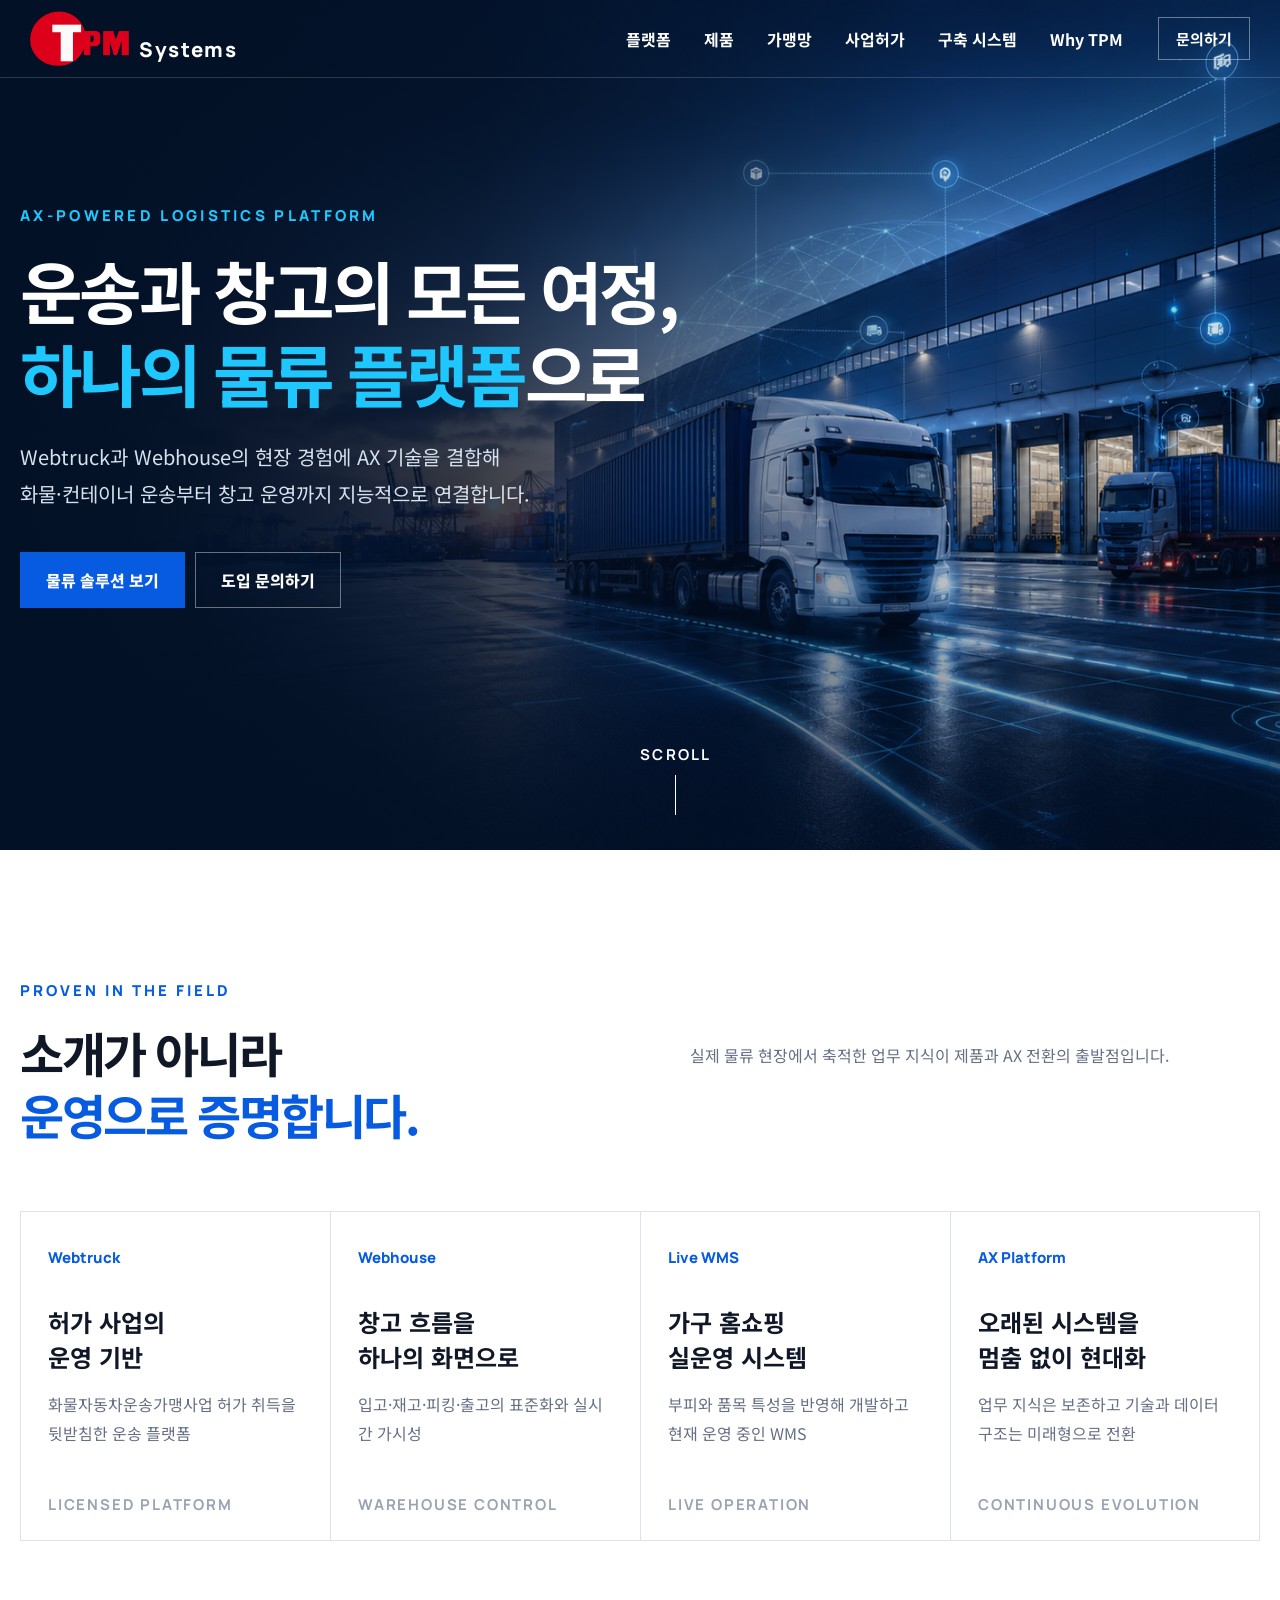
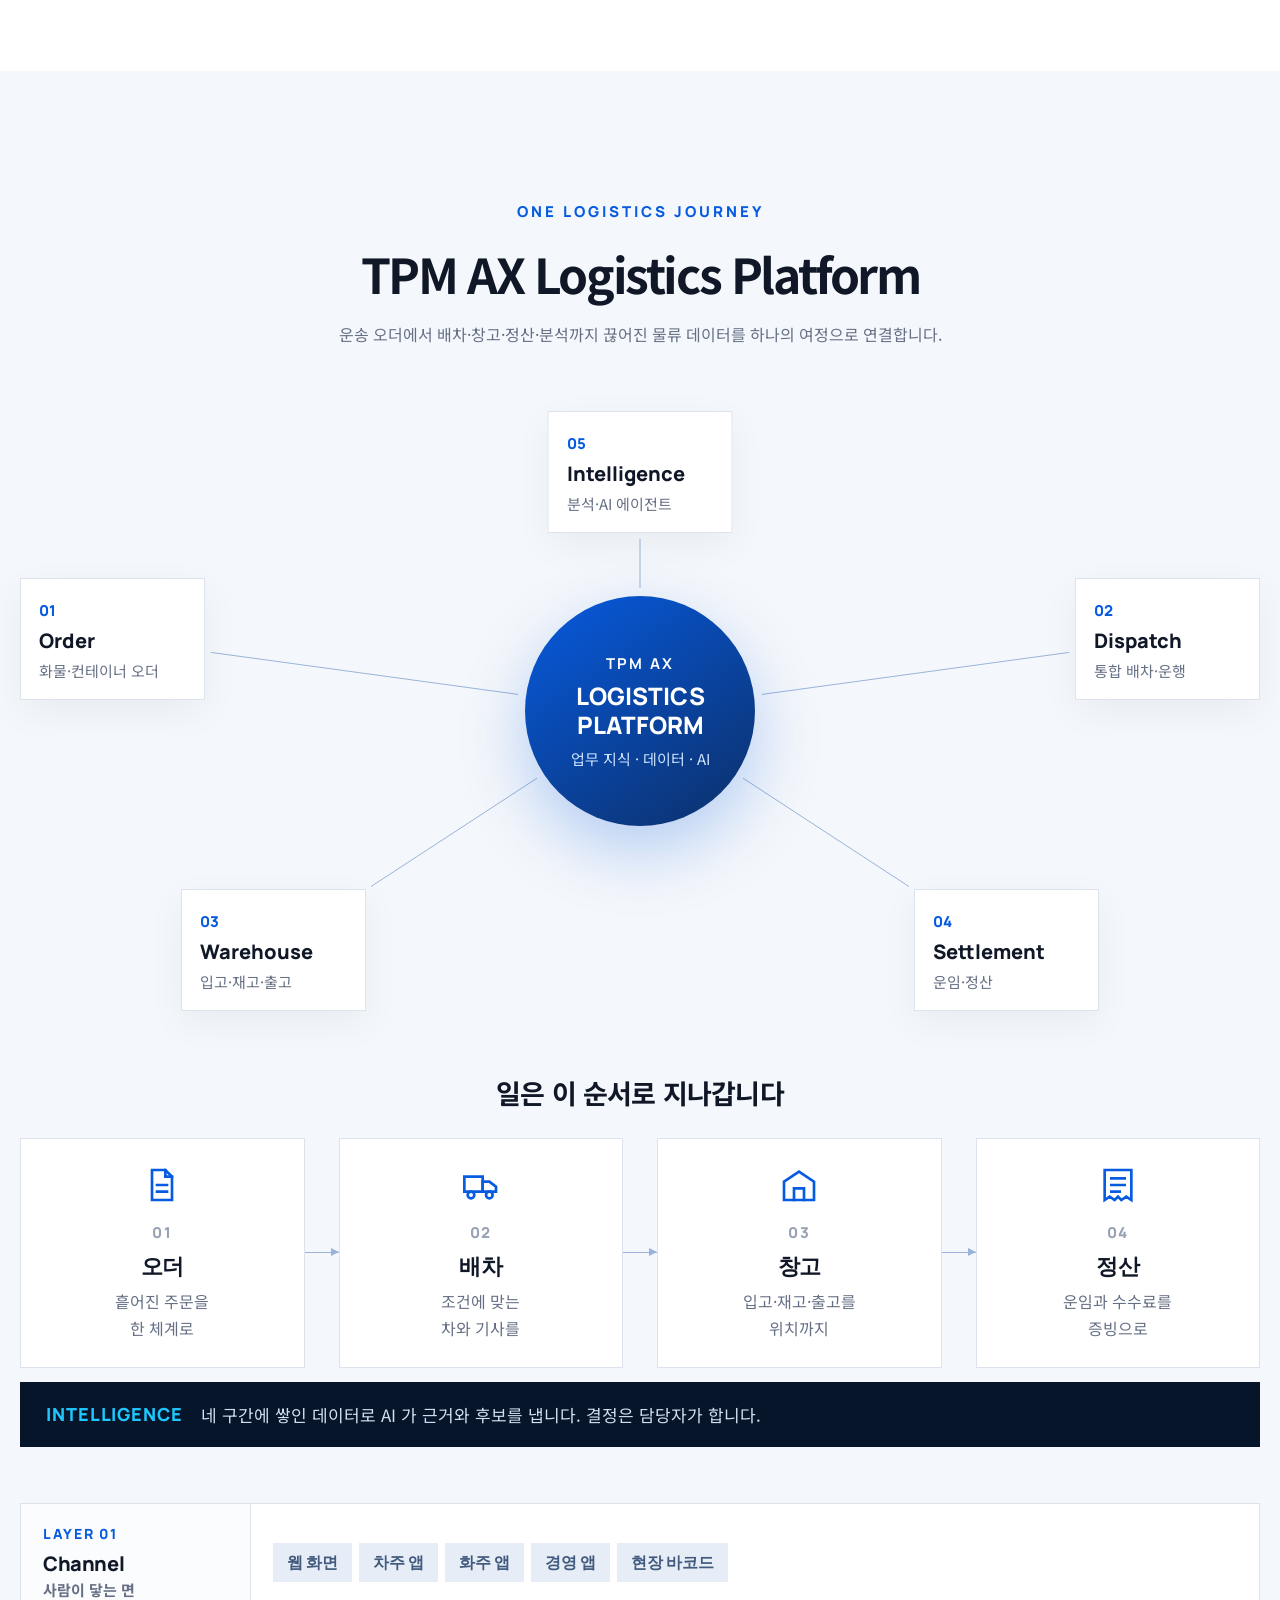
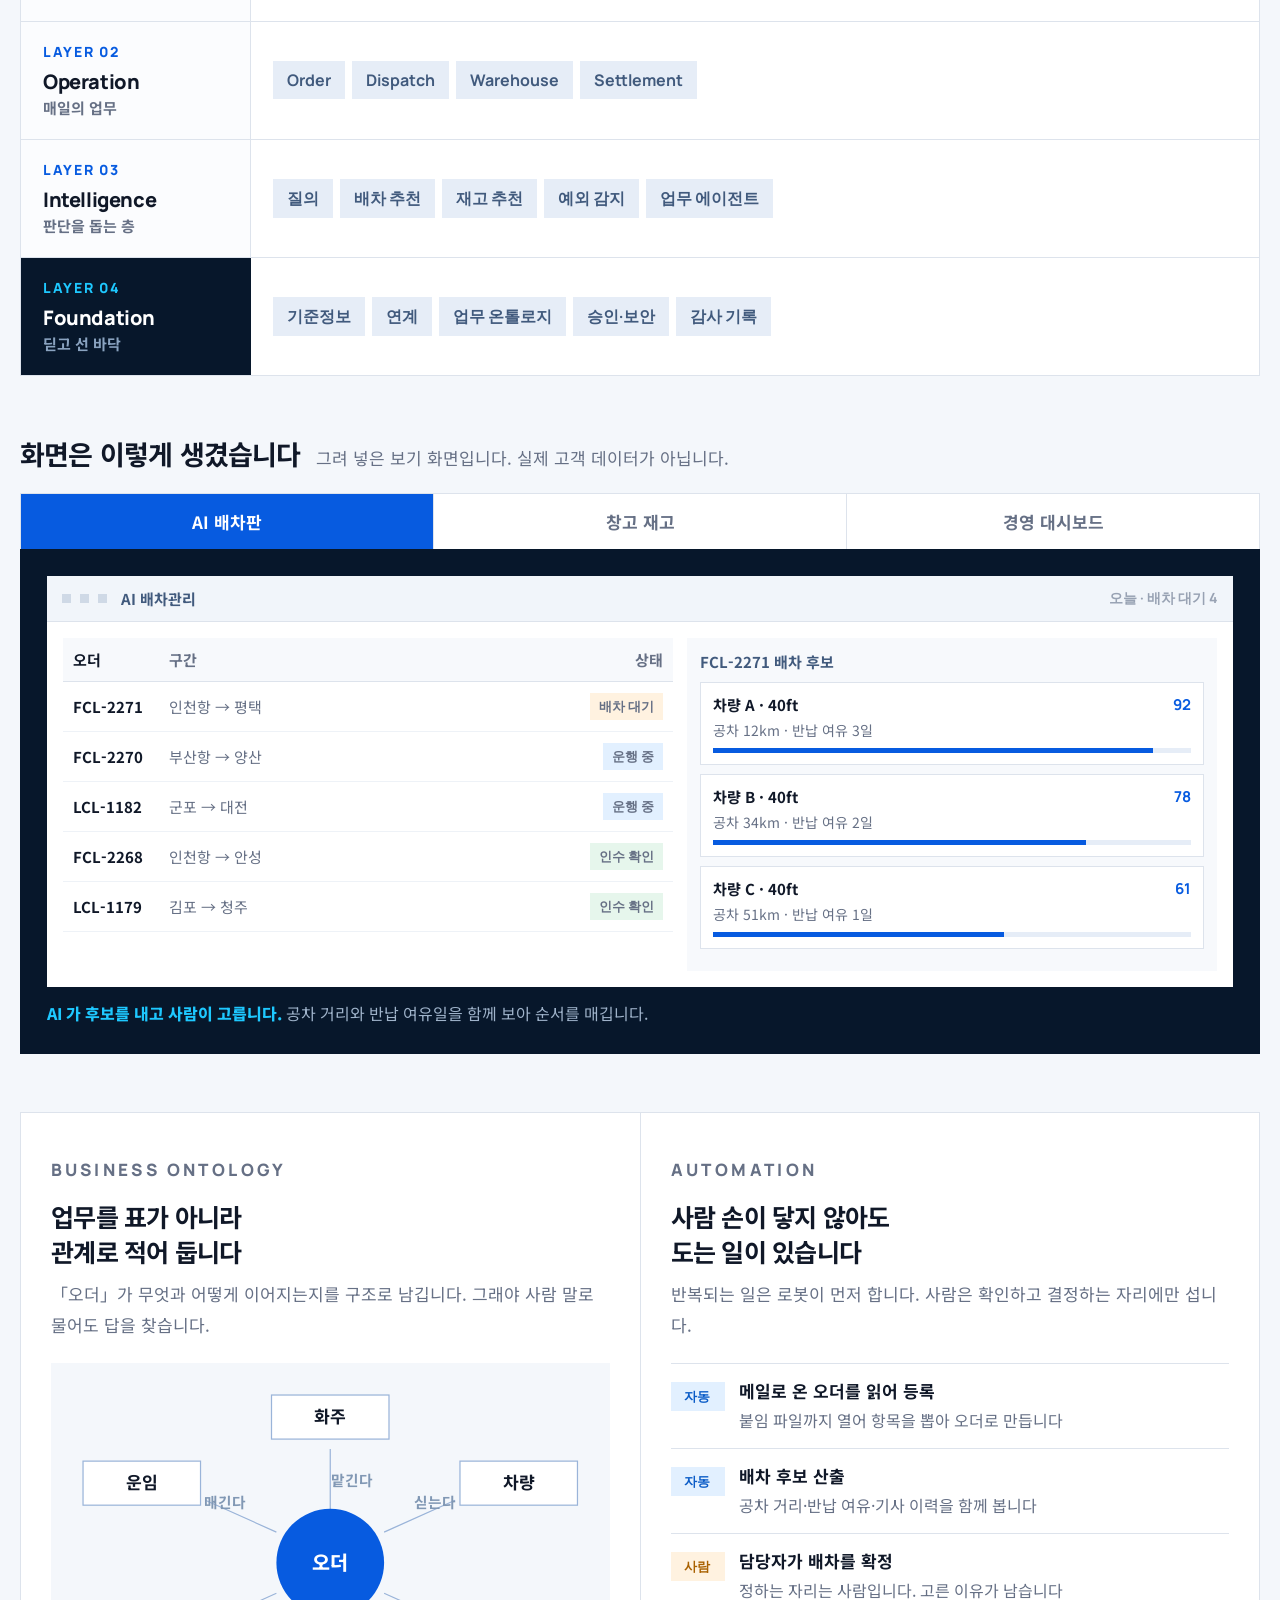
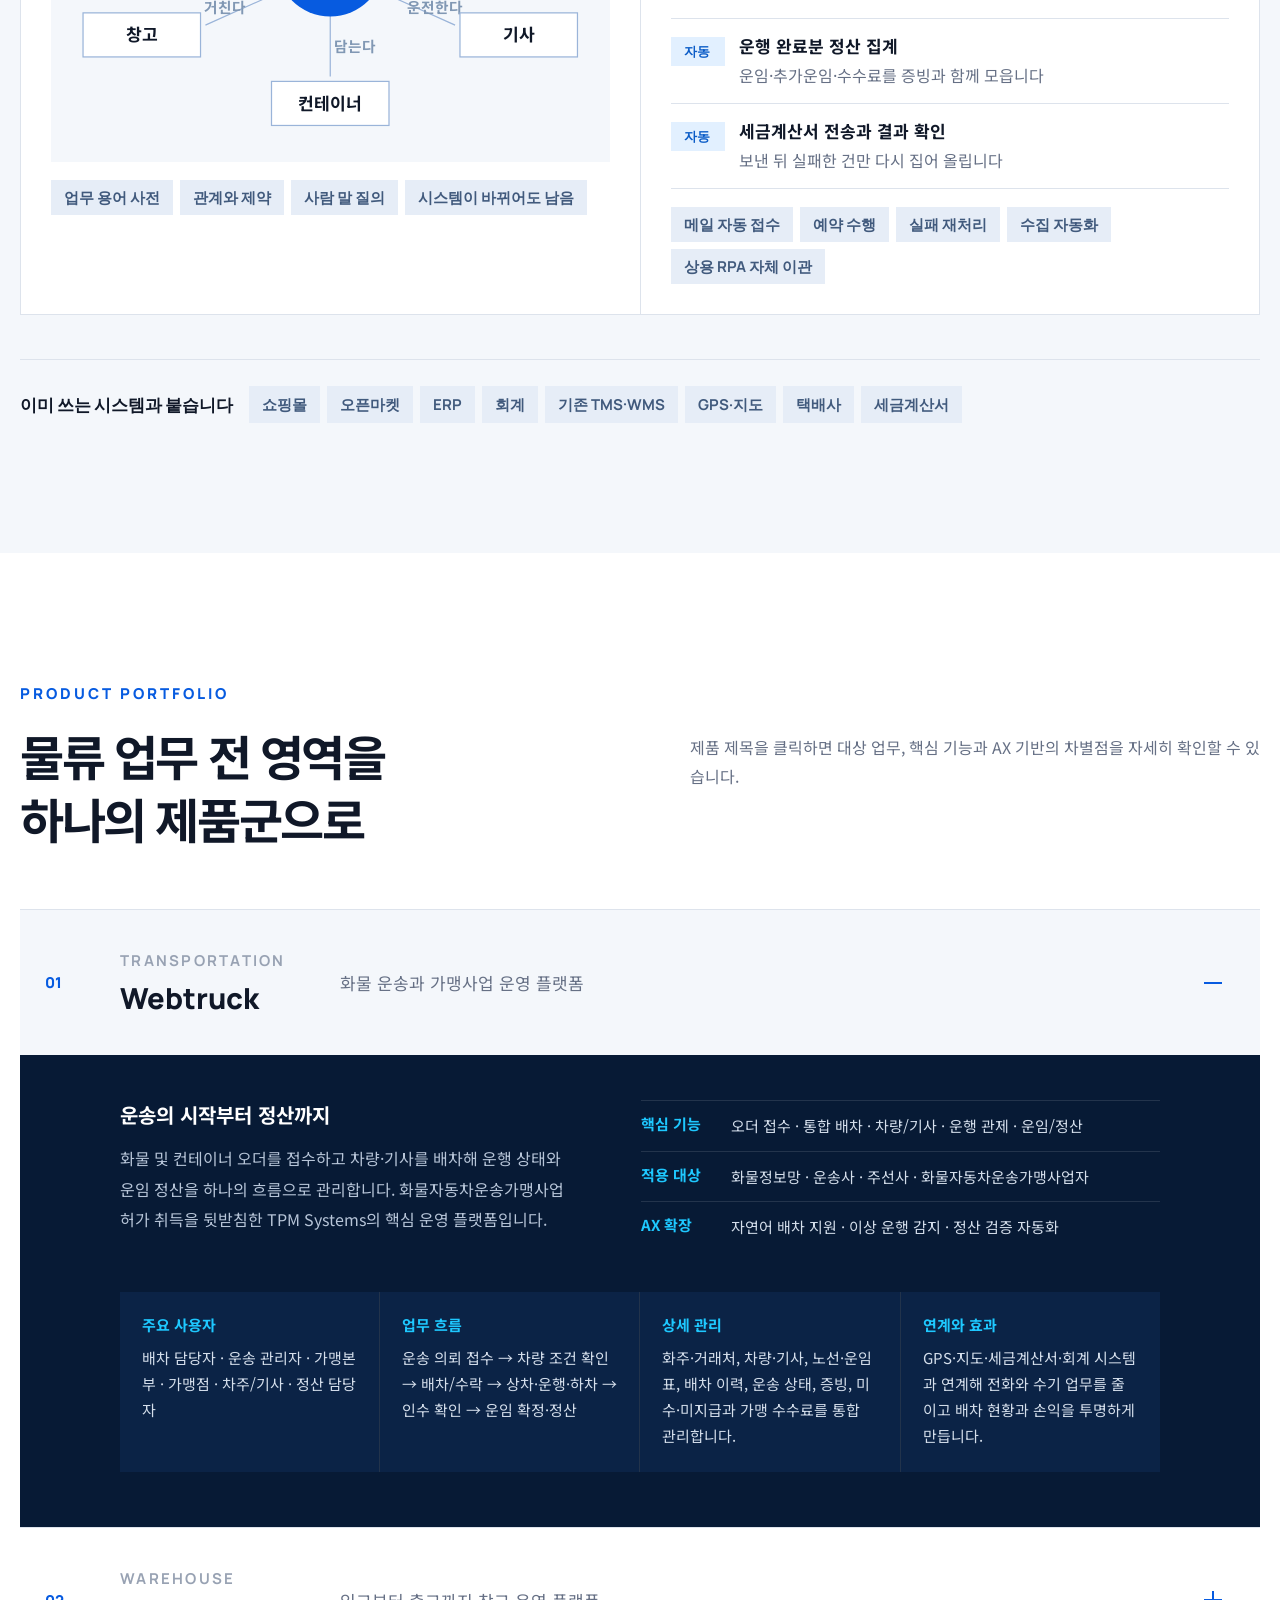
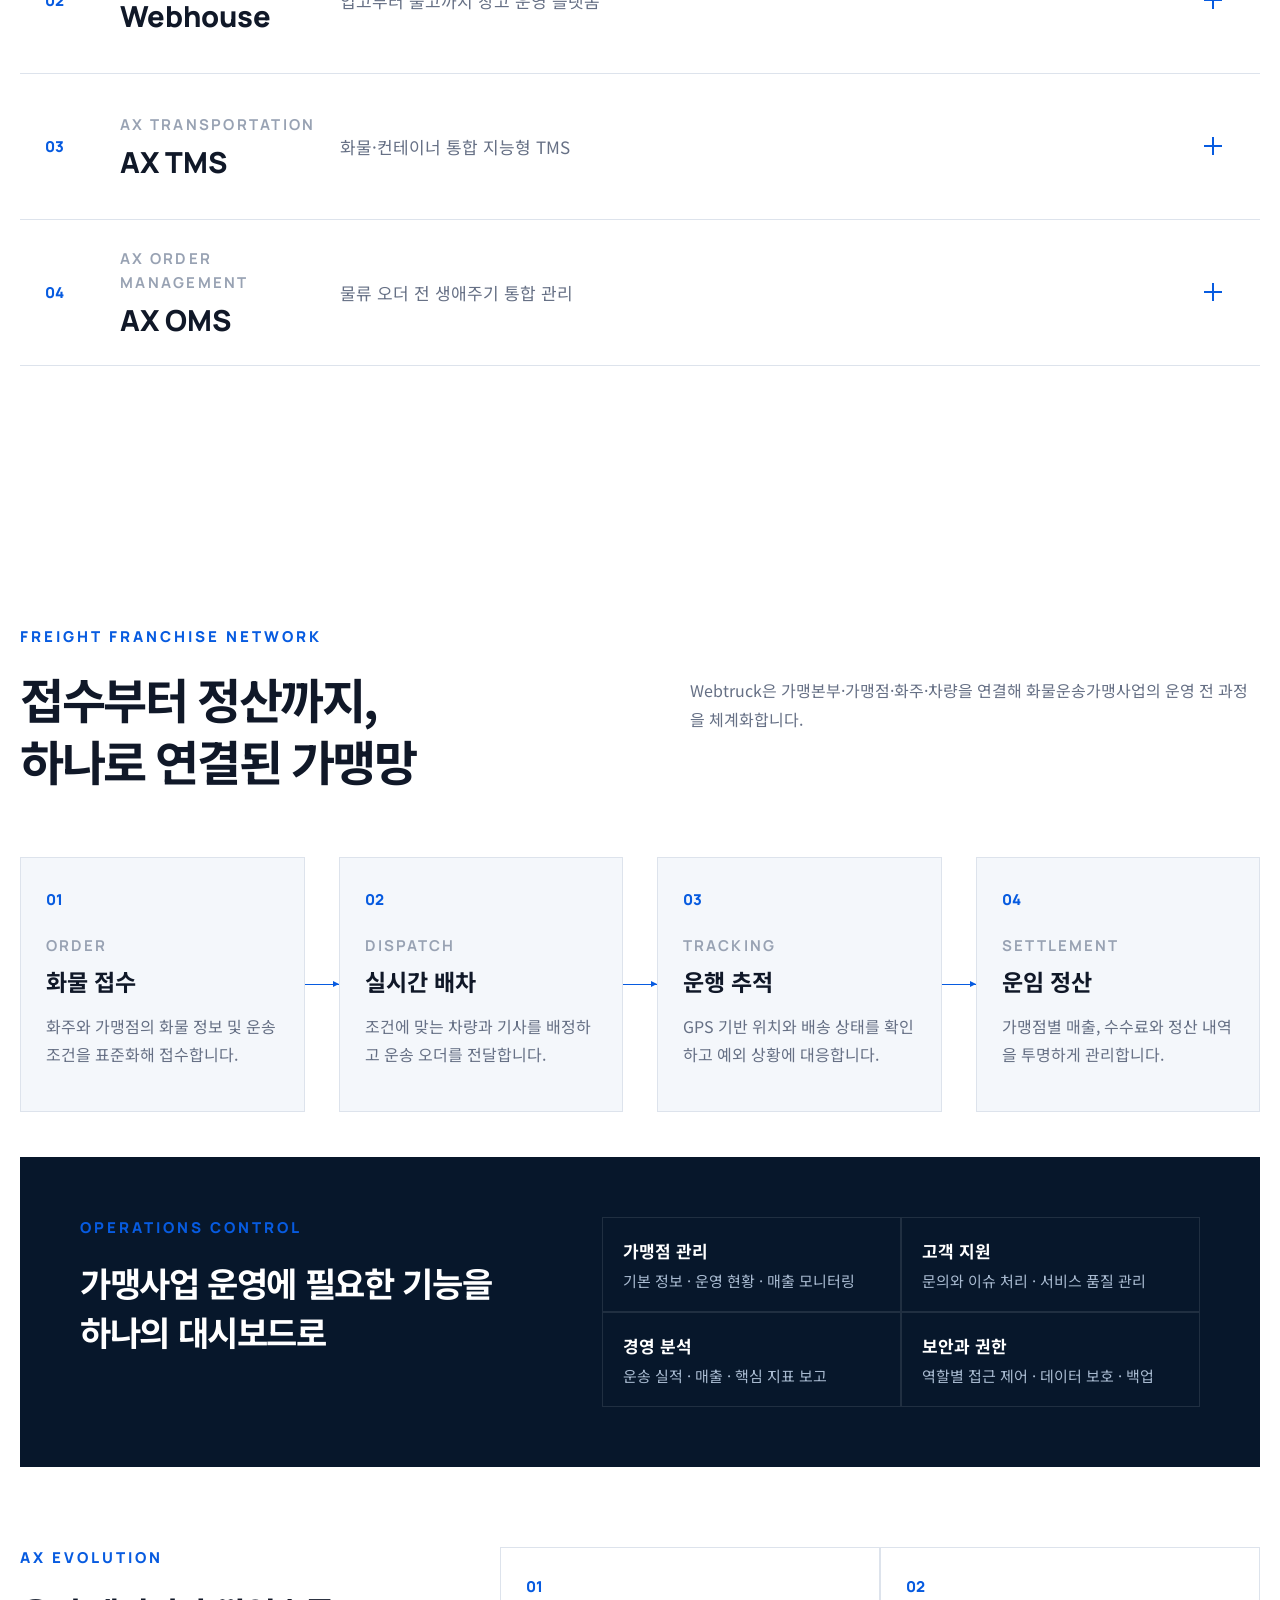
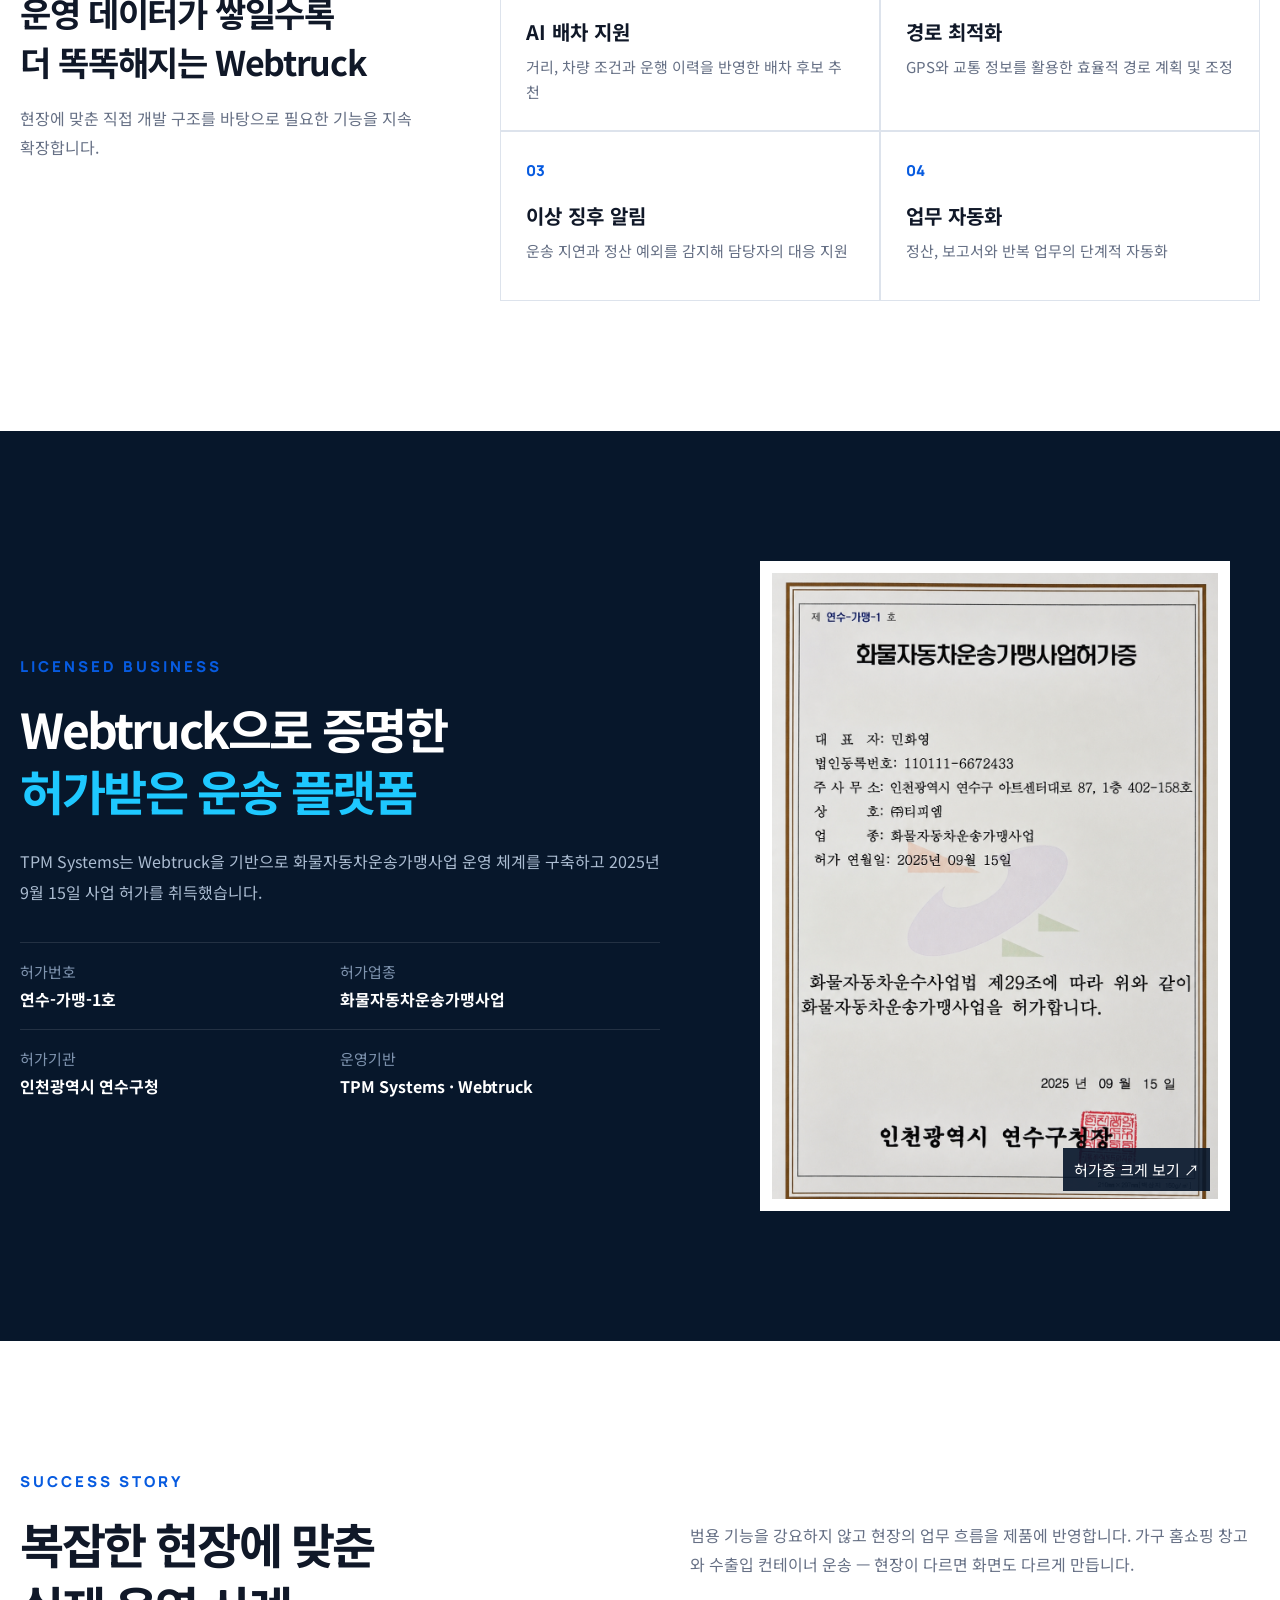
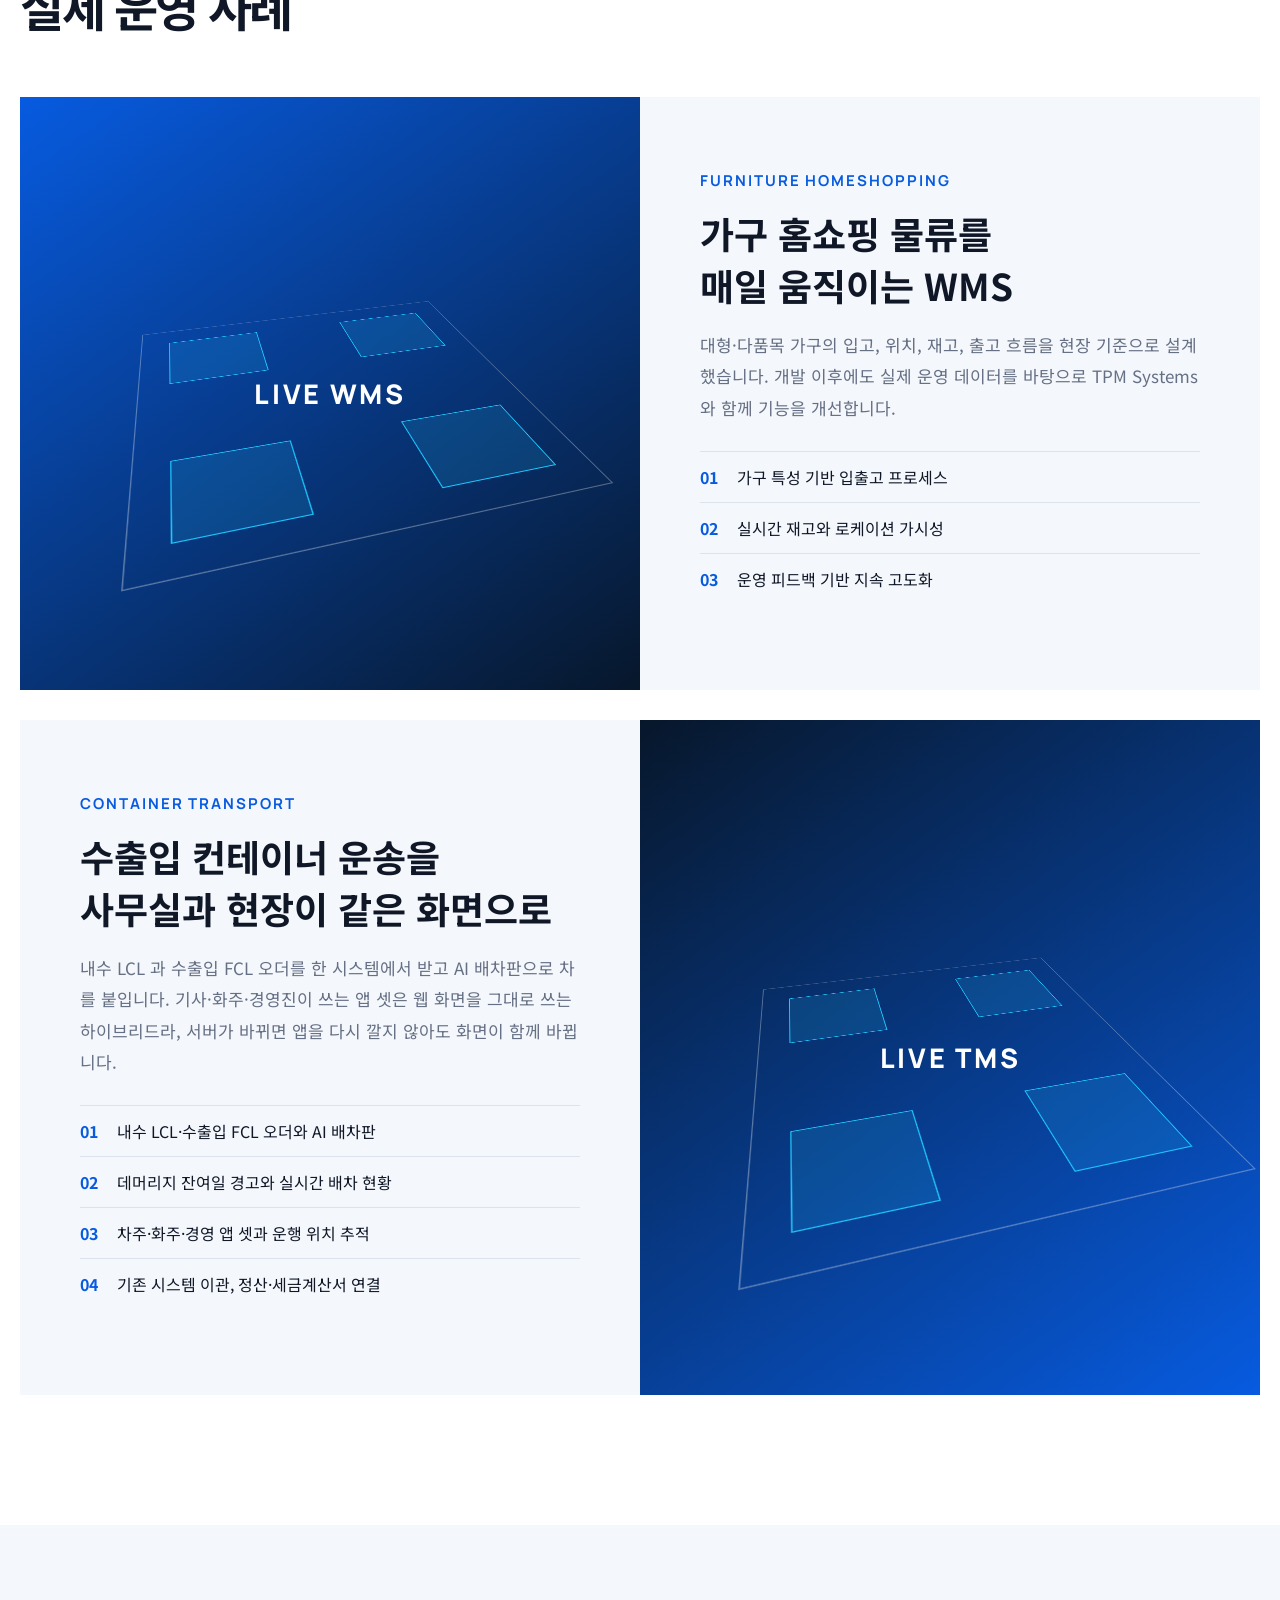
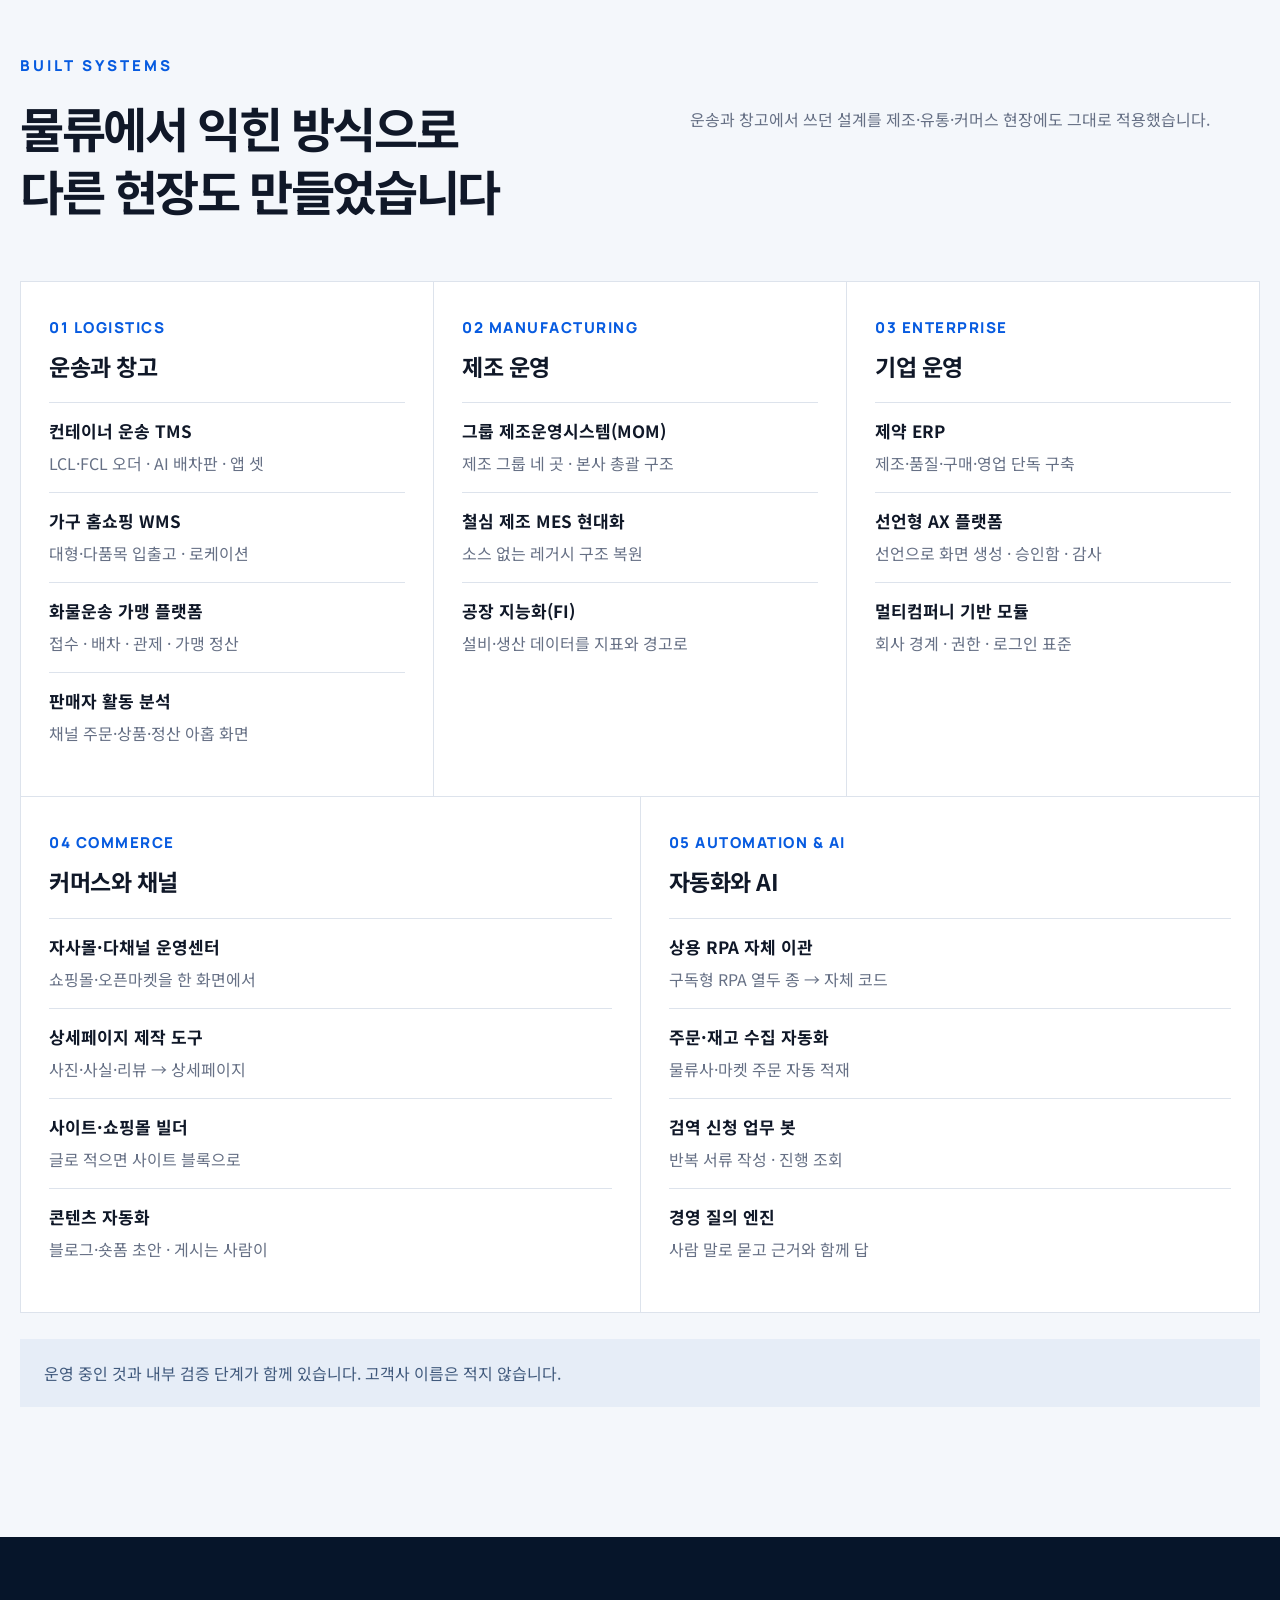
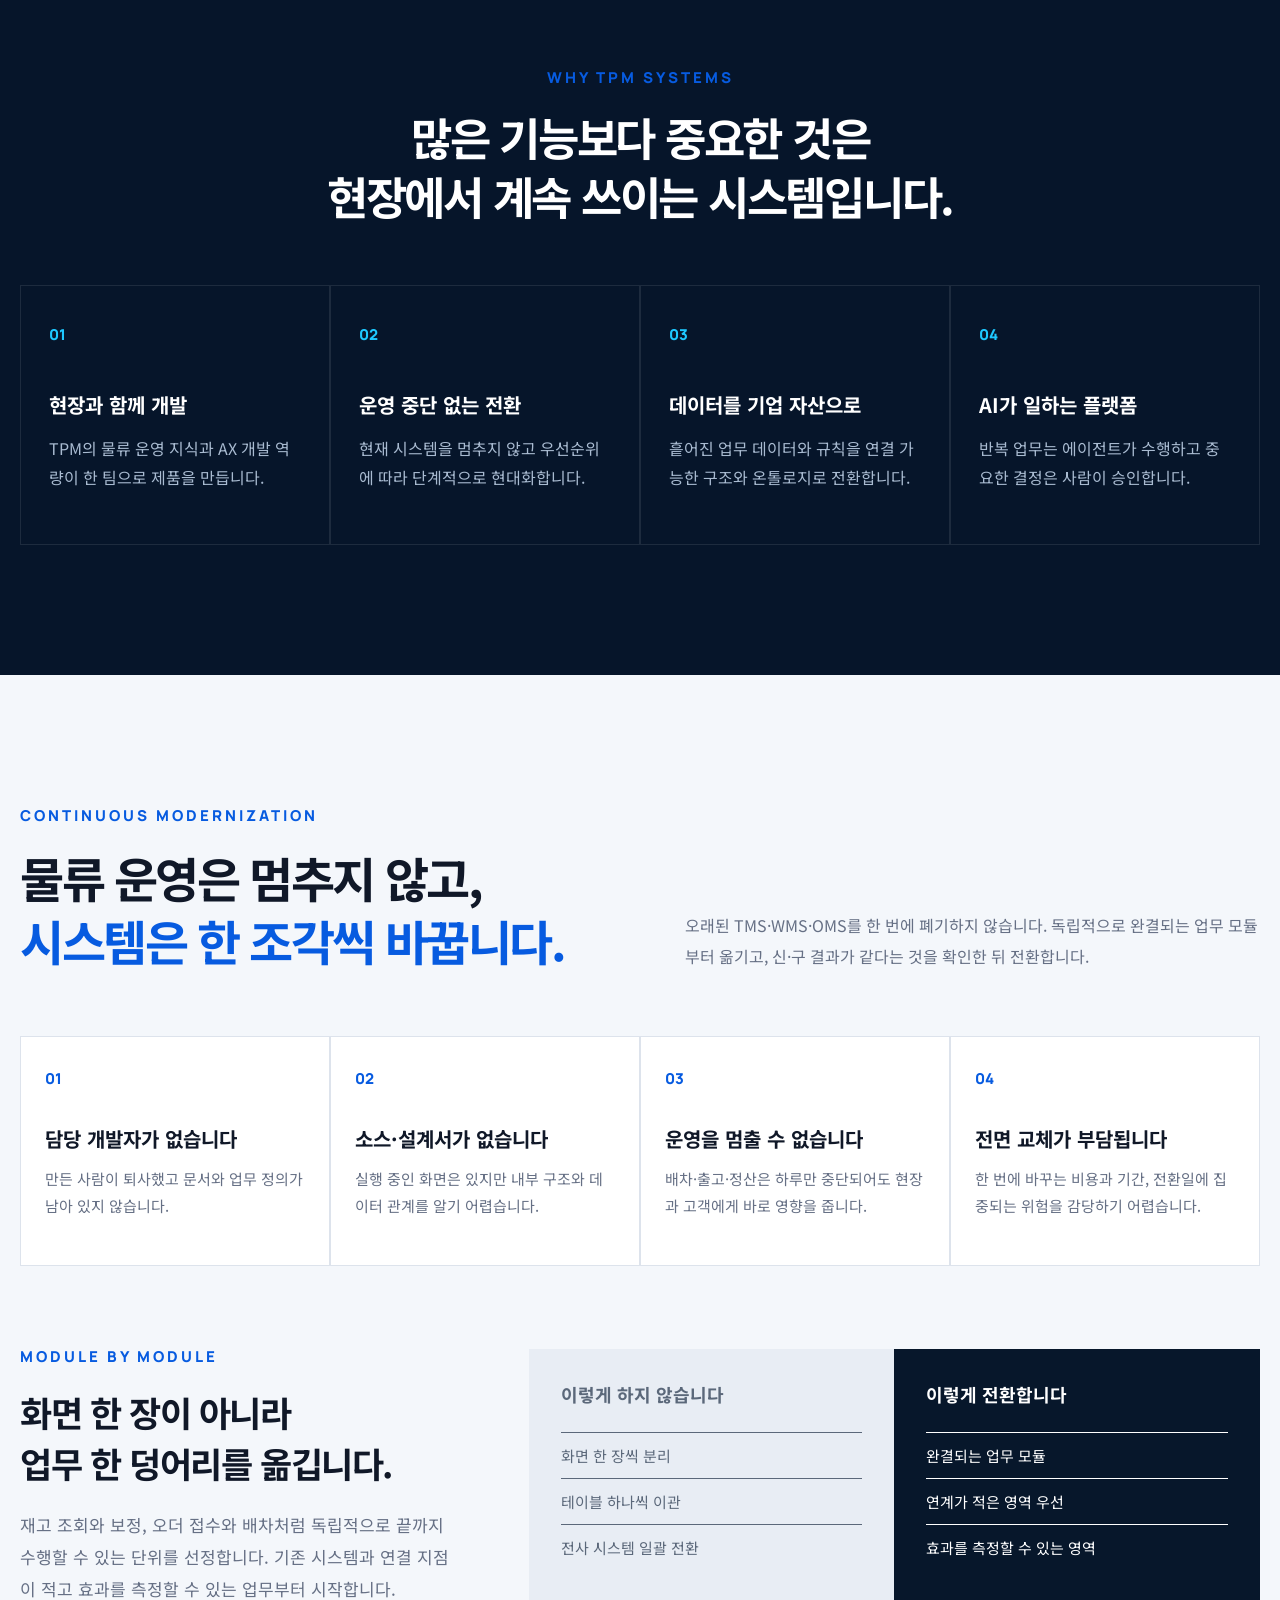
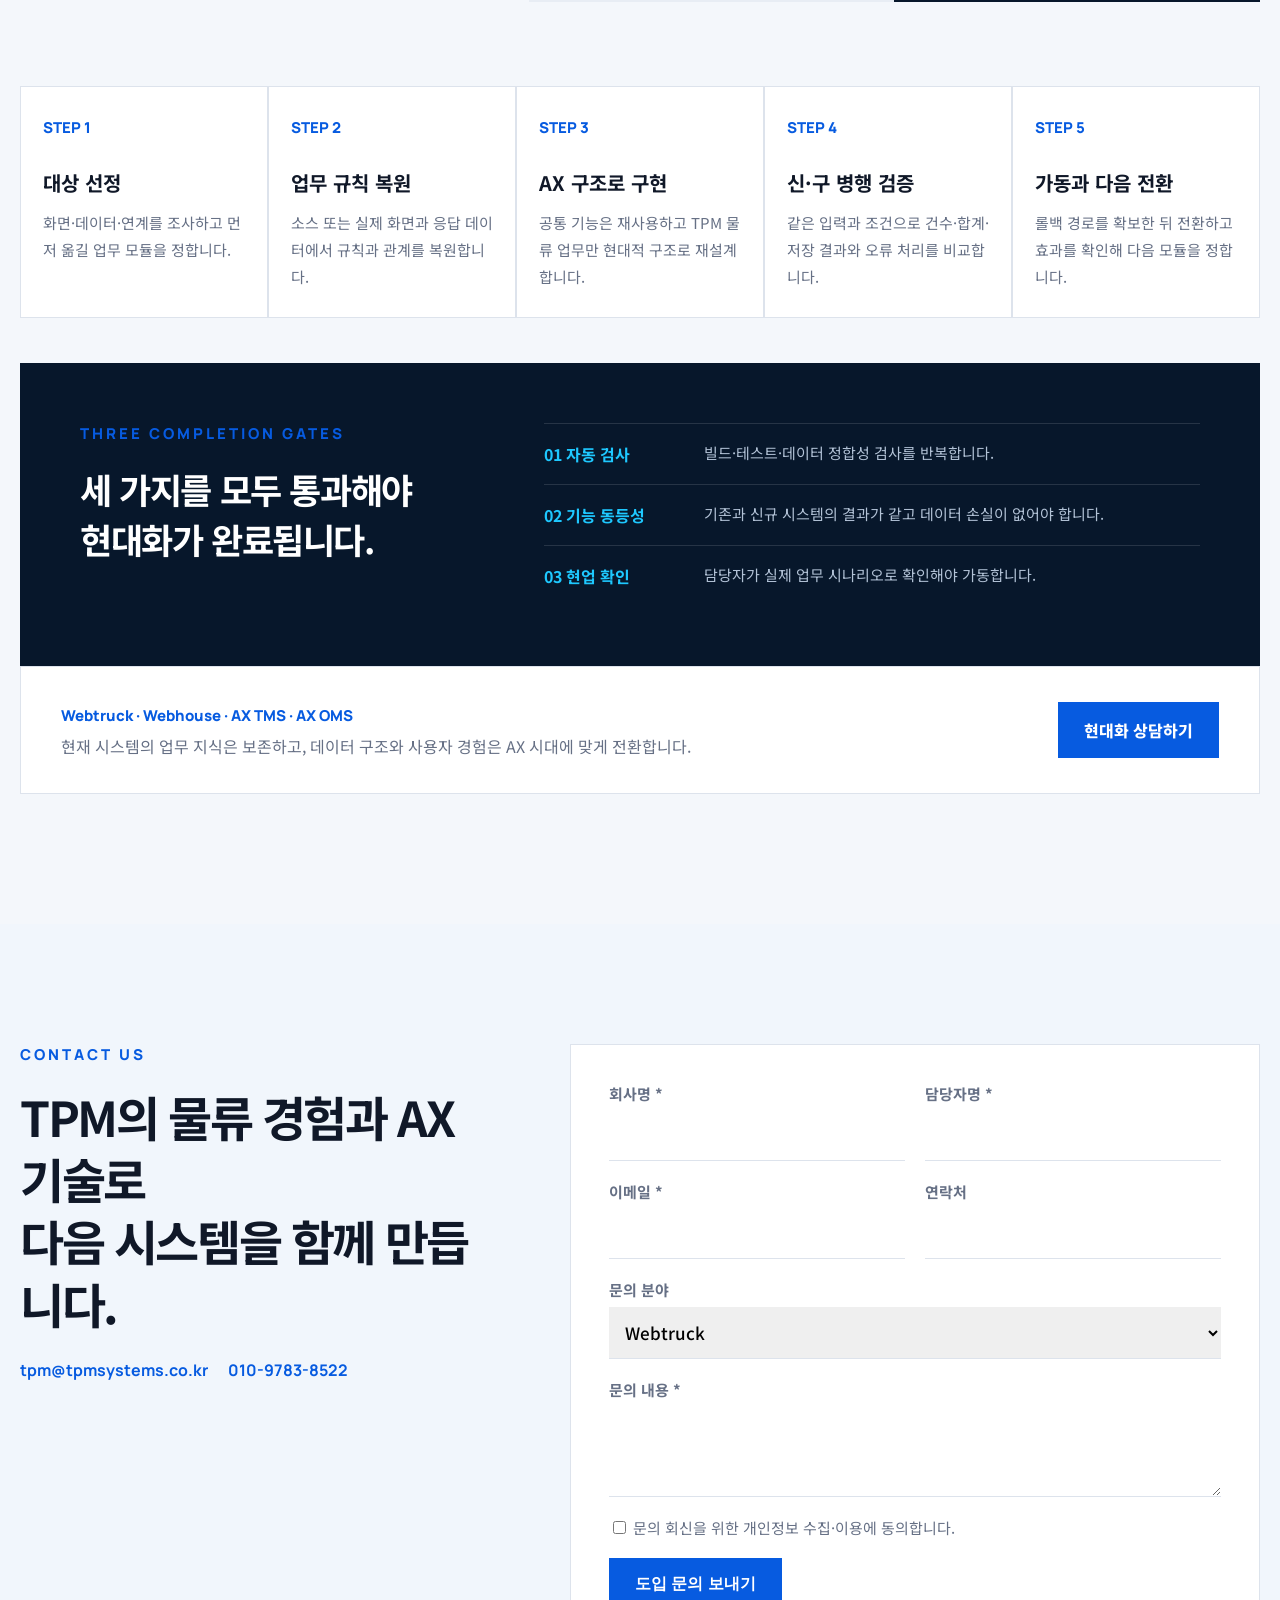
==== commit 05bd9a7b: "AX 두 축 — 온톨로지 관계 그림과 자동화 차례 왼쪽은 오더를 가운데 둔 관계 그래프, 오른쪽은 로봇이 도는 다섯 차례. 글은 칸마다 한 줄만 두고 나머지는 그림과 칩으로." ====
--- a/index.html
+++ b/index.html
@@ -282,6 +282,74 @@
             </div>
           </div>
 
+          <!-- AX 두 축 — 지식(온톨로지)과 자동화. 그림으로 보인다. (CEO 지시 2026-10-23) -->
+          <div class="ax2">
+            <section>
+              <p class="eyebrow">BUSINESS ONTOLOGY</p>
+              <h3>업무를 표가 아니라<br />관계로 적어 둡니다</h3>
+              <p>「오더」가 무엇과 어떻게 이어지는지를 구조로 남깁니다. 그래야 사람 말로 물어도 답을 찾습니다.</p>
+              <div class="onto-pic">
+                <svg viewBox="0 0 440 310" role="img" aria-label="오더를 가운데 두고 화주·차량·기사·컨테이너·창고·운임이 관계로 이어진 그림">
+                  <line class="o-ln" x1="220" y1="112" x2="220" y2="62"/>
+                  <line class="o-ln" x1="264" y1="130" x2="322" y2="104"/>
+                  <line class="o-ln" x1="264" y1="180" x2="322" y2="206"/>
+                  <line class="o-ln" x1="220" y1="198" x2="220" y2="248"/>
+                  <line class="o-ln" x1="176" y1="180" x2="118" y2="206"/>
+                  <line class="o-ln" x1="176" y1="130" x2="118" y2="104"/>
+
+                  <text class="o-rel" x="238" y="92">맡긴다</text>
+                  <text class="o-rel" x="306" y="110">싣는다</text>
+                  <text class="o-rel" x="306" y="196">운전한다</text>
+                  <text class="o-rel" x="240" y="228">담는다</text>
+                  <text class="o-rel" x="134" y="196">거친다</text>
+                  <text class="o-rel" x="134" y="110">매긴다</text>
+
+                  <circle class="o-core" cx="220" cy="155" r="44"/>
+                  <text class="o-tc" x="220" y="161">오더</text>
+
+                  <rect class="o-nd" x="172" y="18" width="96" height="36"/><text class="o-t" x="220" y="41">화주</text>
+                  <rect class="o-nd" x="326" y="72" width="96" height="36"/><text class="o-t" x="374" y="95">차량</text>
+                  <rect class="o-nd" x="326" y="196" width="96" height="36"/><text class="o-t" x="374" y="219">기사</text>
+                  <rect class="o-nd" x="172" y="252" width="96" height="36"/><text class="o-t" x="220" y="275">컨테이너</text>
+                  <rect class="o-nd" x="18" y="196" width="96" height="36"/><text class="o-t" x="66" y="219">창고</text>
+                  <rect class="o-nd" x="18" y="72" width="96" height="36"/><text class="o-t" x="66" y="95">운임</text>
+                </svg>
+              </div>
+              <div class="tags"><i>업무 용어 사전</i><i>관계와 제약</i><i>사람 말 질의</i><i>시스템이 바뀌어도 남음</i></div>
+            </section>
+
+            <section>
+              <p class="eyebrow">AUTOMATION</p>
+              <h3>사람 손이 닿지 않아도<br />도는 일이 있습니다</h3>
+              <p>반복되는 일은 로봇이 먼저 합니다. 사람은 확인하고 결정하는 자리에만 섭니다.</p>
+              <div class="auto-steps">
+                <ol>
+                  <li>
+                    <span class="bot">자동</span>
+                    <div><strong>메일로 온 오더를 읽어 등록</strong><span>붙임 파일까지 열어 항목을 뽑아 오더로 만듭니다</span></div>
+                  </li>
+                  <li>
+                    <span class="bot">자동</span>
+                    <div><strong>배차 후보 산출</strong><span>공차 거리·반납 여유·기사 이력을 함께 봅니다</span></div>
+                  </li>
+                  <li>
+                    <span class="bot hand">사람</span>
+                    <div><strong>담당자가 배차를 확정</strong><span>정하는 자리는 사람입니다. 고른 이유가 남습니다</span></div>
+                  </li>
+                  <li>
+                    <span class="bot">자동</span>
+                    <div><strong>운행 완료분 정산 집계</strong><span>운임·추가운임·수수료를 증빙과 함께 모읍니다</span></div>
+                  </li>
+                  <li>
+                    <span class="bot">자동</span>
+                    <div><strong>세금계산서 전송과 결과 확인</strong><span>보낸 뒤 실패한 건만 다시 집어 올립니다</span></div>
+                  </li>
+                </ol>
+              </div>
+              <div class="tags"><i>메일 자동 접수</i><i>예약 수행</i><i>실패 재처리</i><i>수집 자동화</i><i>상용 RPA 자체 이관</i></div>
+            </section>
+          </div>
+
           <!-- 바깥 연계 — 한 줄로 -->
           <div class="conn">
             <b>이미 쓰는 시스템과 붙습니다</b>
@@ -798,7 +866,7 @@
     <link rel="stylesheet" href="assets/product-accordion.css" /><link
       rel="stylesheet"
       href="assets/media.css"
-    /><link rel="stylesheet" href="assets/franchise.css" /><link rel="stylesheet" href="assets/brand-logo.css" /><link rel="stylesheet" href="assets/modernization.css" /><link rel="stylesheet" href="assets/to-top.css" /><link rel="stylesheet" href="assets/platform-map.css" /><link rel="stylesheet" href="assets/platform-journey.css" /><link rel="stylesheet" href="assets/built-systems.css" /><link rel="stylesheet" href="assets/platform-visual.css" />
+    /><link rel="stylesheet" href="assets/franchise.css" /><link rel="stylesheet" href="assets/brand-logo.css" /><link rel="stylesheet" href="assets/modernization.css" /><link rel="stylesheet" href="assets/to-top.css" /><link rel="stylesheet" href="assets/platform-map.css" /><link rel="stylesheet" href="assets/platform-journey.css" /><link rel="stylesheet" href="assets/built-systems.css" /><link rel="stylesheet" href="assets/platform-visual.css" /><link rel="stylesheet" href="assets/ax-two.css" />
     <!-- 맨 위로 — 내려가면 오른쪽 아래에 나타난다 (CEO 지시 2026-10-23) -->
     <a id="toTop" href="#top" aria-label="맨 위로">
       <svg viewBox="0 0 24 24" fill="none" stroke="currentColor" stroke-width="2.4"
--- a/assets/ax-two.css
+++ b/assets/ax-two.css
@@ -0,0 +1,35 @@
+/* AX 두 축 — 지식(온톨로지)과 자동화. (CEO 지시 2026-10-23 「AX화 된 온톨로지 부분과 자동화 부분도 넣어줘」)
+   글이 아니라 그림으로 보인다 — 왼쪽은 관계 그래프, 오른쪽은 로봇이 도는 순서.
+   내용 근거는 우리가 실제로 만든 것뿐이다(업무 온톨로지·메일 오더 자동 접수·세금계산서 전송·예약 수행).
+   사이트 규칙 — 모서리 각짐, benchmark.css 토큰, 글자 15px 하한. */
+
+.ax2 { margin-top: 58px; display: grid; grid-template-columns: 1fr 1fr; gap: 1px; background: var(--line); border: 1px solid var(--line) }
+.ax2 > section { background: #fff; padding: 32px 30px 30px }
+.ax2 .eyebrow { margin-bottom: 14px }
+.ax2 h3 { font-size: 25px; letter-spacing: -.03em; line-height: 1.4 }
+.ax2 > section > p { margin-top: 10px; font-size: 17px; line-height: 1.8; color: var(--muted) }
+
+/* ── 왼쪽: 관계 그래프 ── */
+.onto-pic { margin: 22px 0 18px; background: var(--paper); padding: 10px }
+.onto-pic svg { width: 100%; height: auto; display: block }
+.onto-pic .o-nd { fill: #fff; stroke: #9ab4d9; stroke-width: 1 }
+.onto-pic .o-core { fill: var(--blue); stroke: none }
+.onto-pic .o-ln { stroke: #9ab4d9; stroke-width: 1 }
+.onto-pic .o-t { font: 700 14px "Noto Sans KR"; fill: var(--ink); text-anchor: middle }
+.onto-pic .o-tc { font: 800 16px "Noto Sans KR"; fill: #fff; text-anchor: middle }
+.onto-pic .o-rel { font: 700 12px "Noto Sans KR"; fill: #8198b4; text-anchor: middle }
+
+/* ── 오른쪽: 자동화 차례 ── */
+.auto-steps { margin: 22px 0 18px; border-top: 1px solid var(--line) }
+.auto-steps li { list-style: none; display: grid; grid-template-columns: 54px 1fr; gap: 14px; padding: 14px 0; border-bottom: 1px solid var(--line) }
+.auto-steps ol { margin: 0; padding: 0 }
+.auto-steps .bot { align-self: start; padding: 5px 0; text-align: center; background: #e2f0ff; color: #0b5cc7; font: 800 13px Manrope; letter-spacing: .06em }
+.auto-steps .bot.hand { background: #fff2e0; color: #a96100 }
+.auto-steps strong { display: block; font-size: 17px; font-weight: 700 }
+.auto-steps span { display: block; margin-top: 4px; font-size: 16px; line-height: 1.7; color: var(--muted) }
+
+.ax2 .tags { display: flex; flex-wrap: wrap; gap: 7px }
+.ax2 .tags i { font-style: normal; padding: 7px 13px; background: #e6edf7; font: 700 15px Manrope; color: #415a7d }
+
+@media (max-width: 900px) { .ax2 { grid-template-columns: 1fr } }
+@media (max-width: 560px) { .ax2 > section { padding: 24px 20px } }
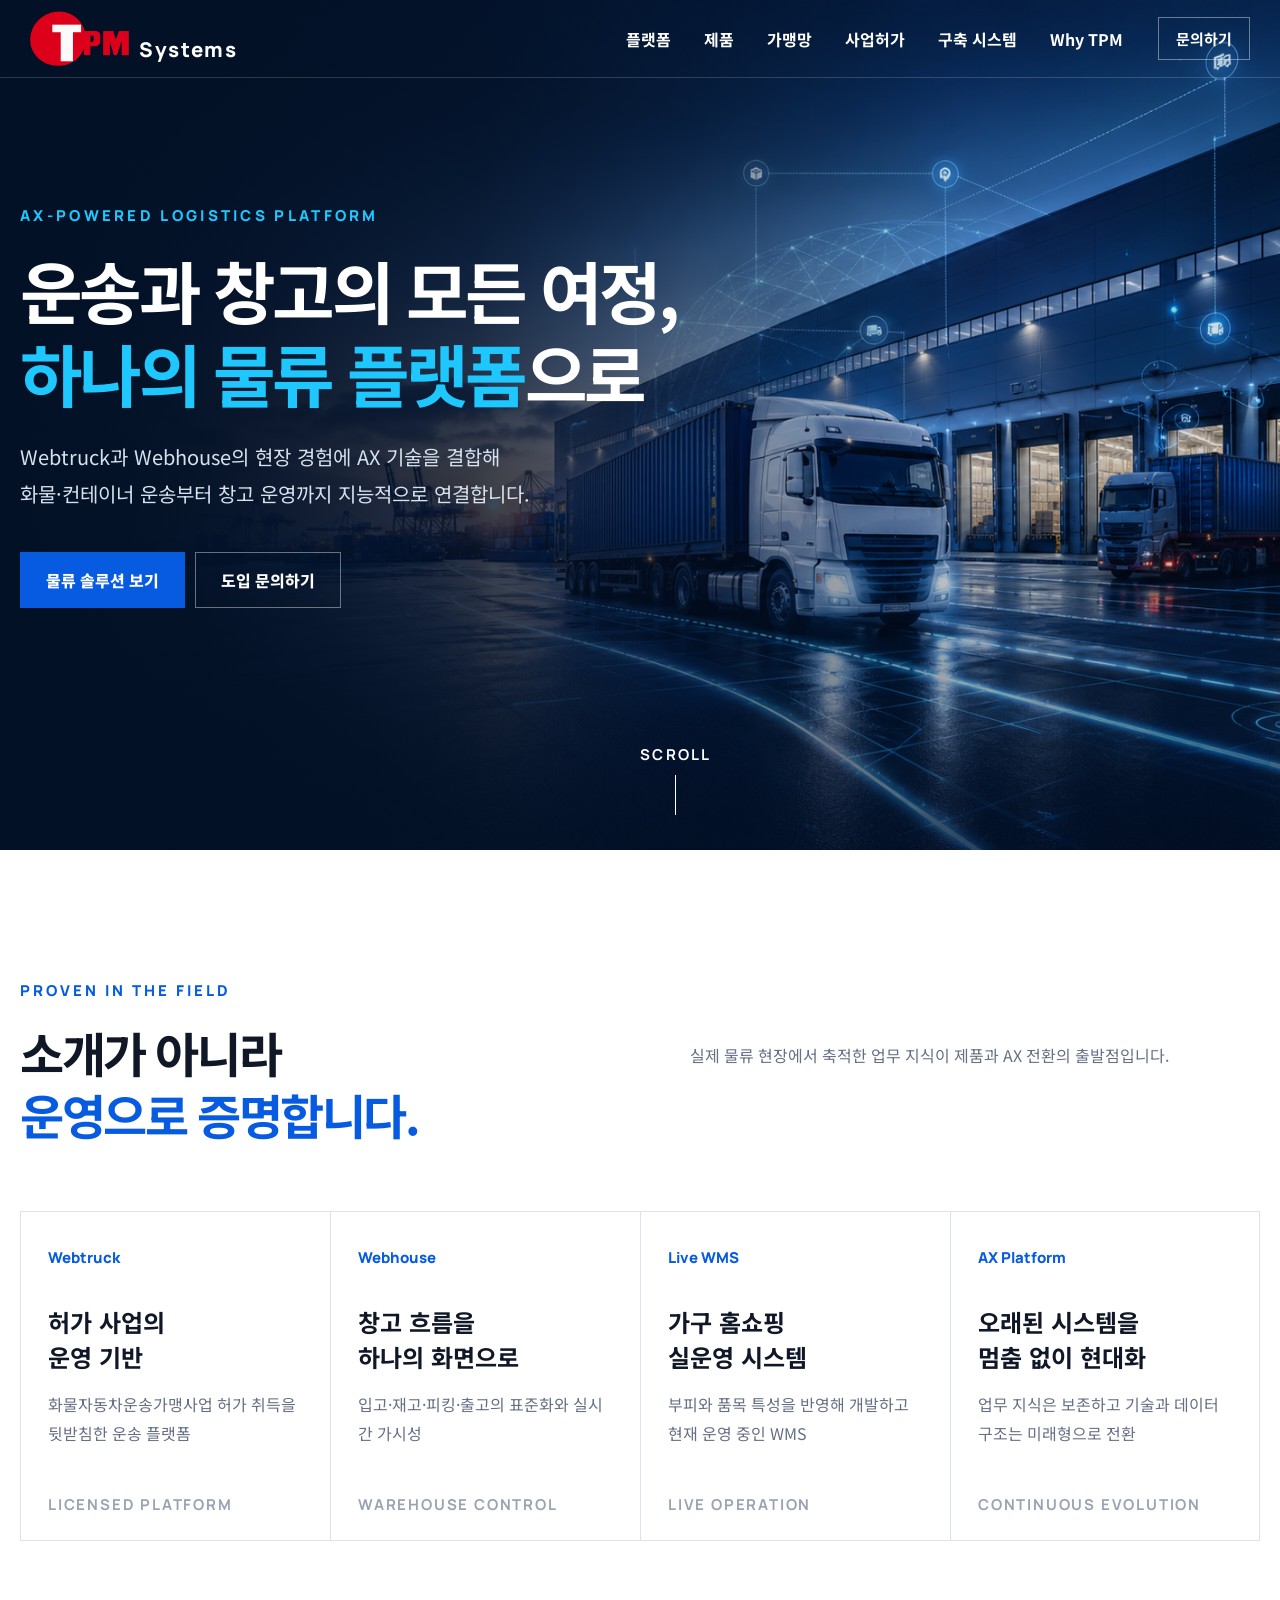
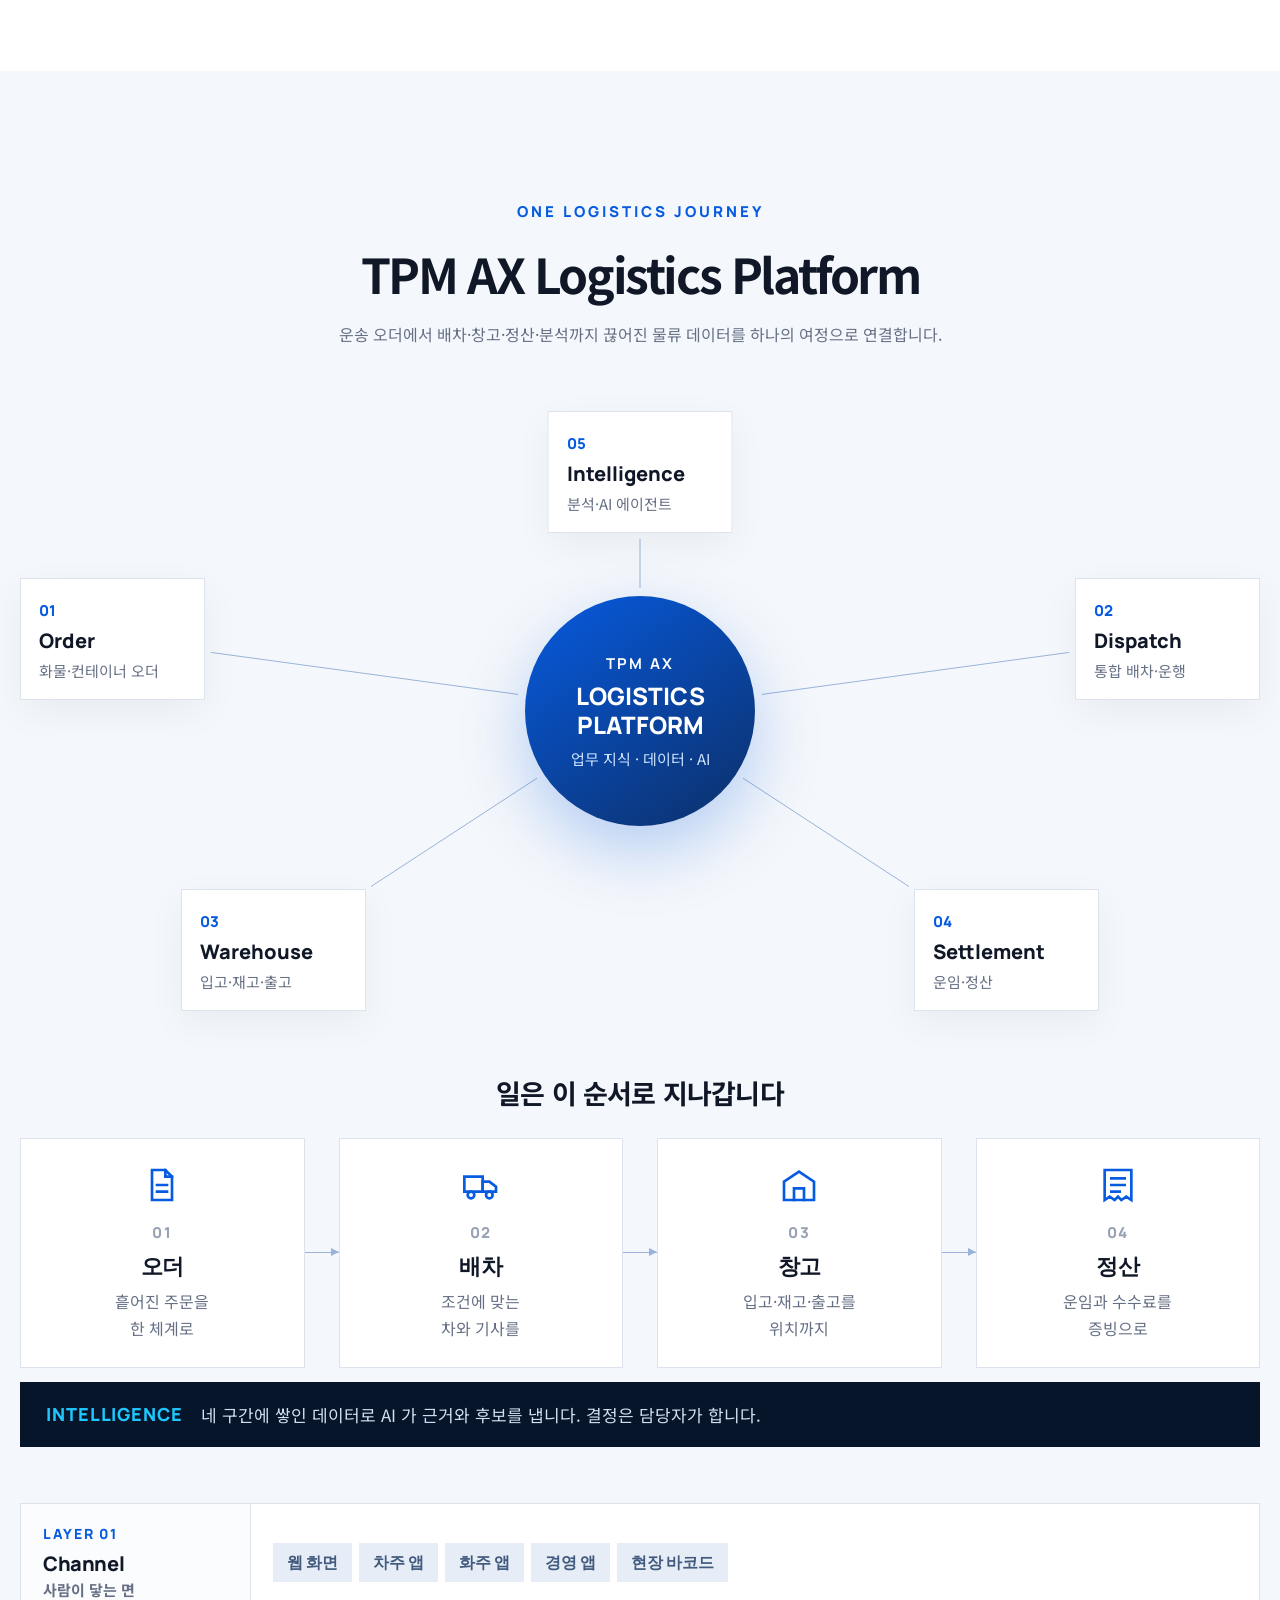
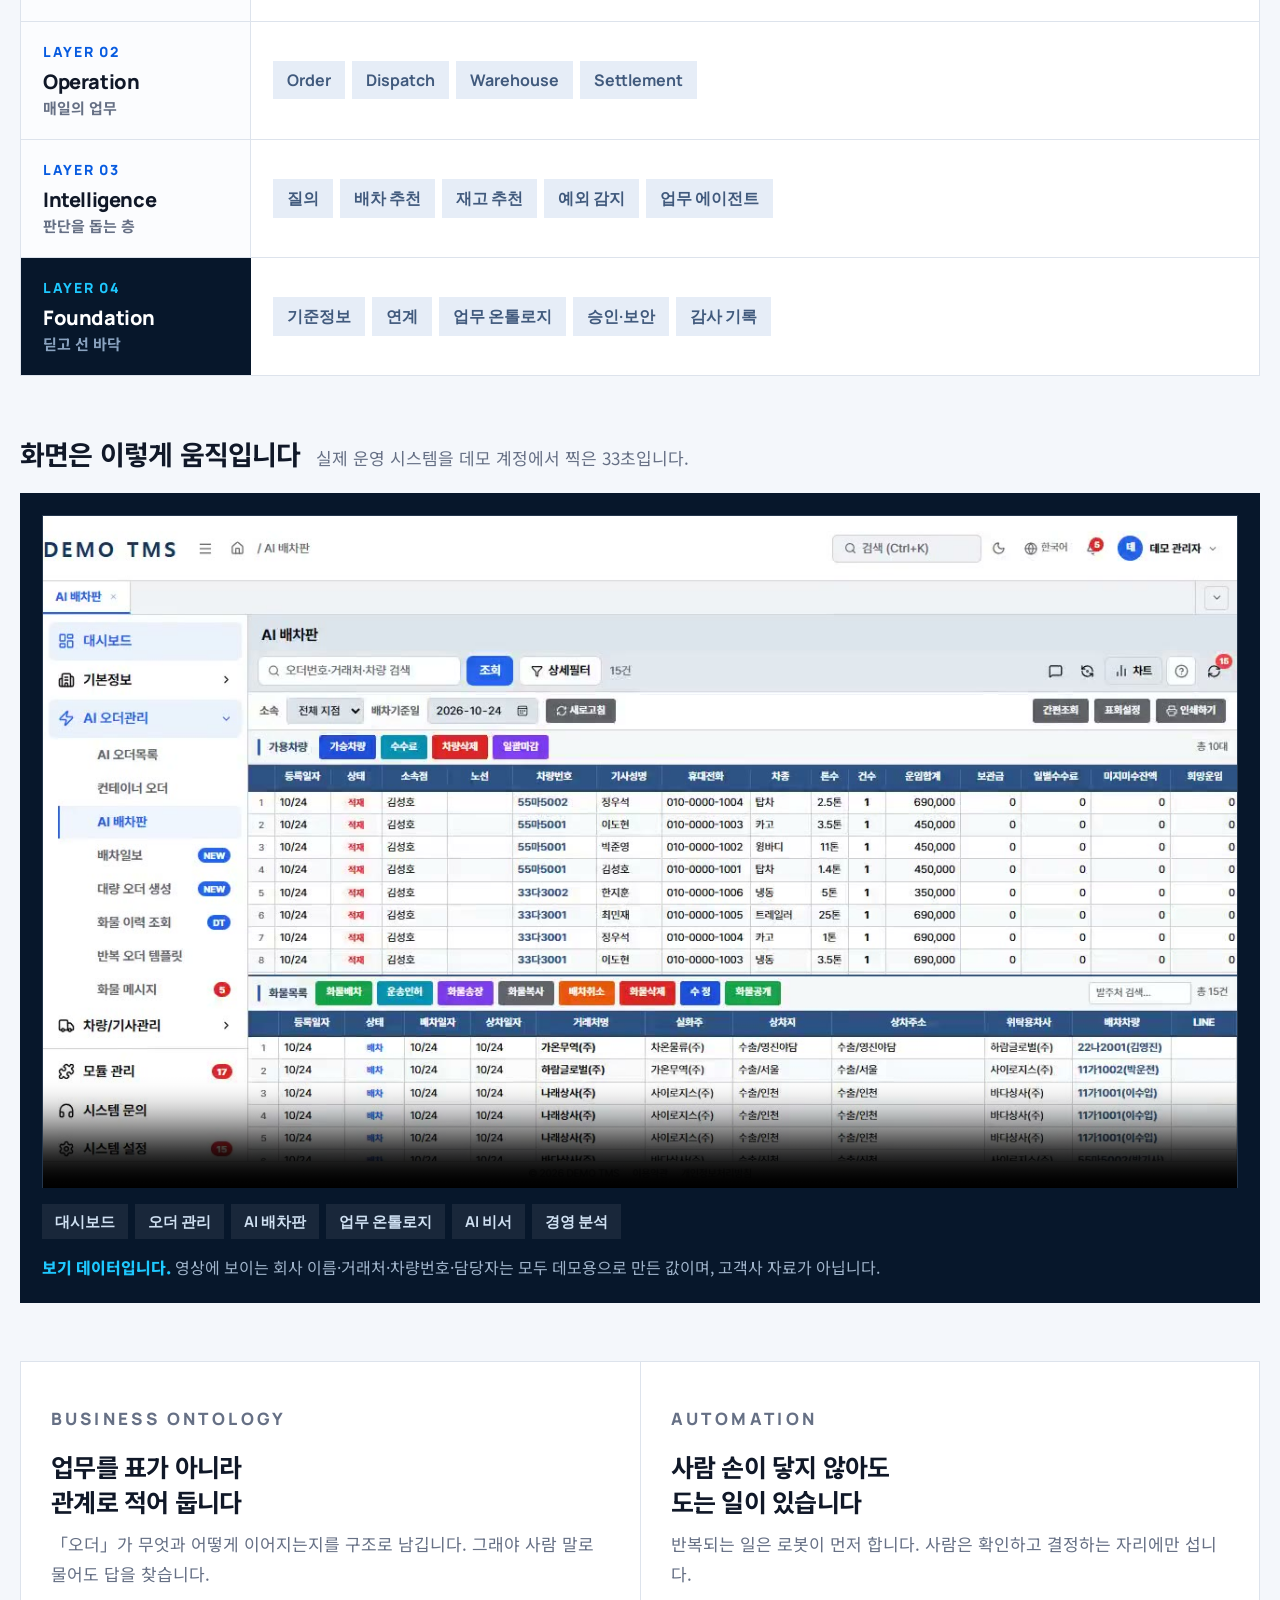
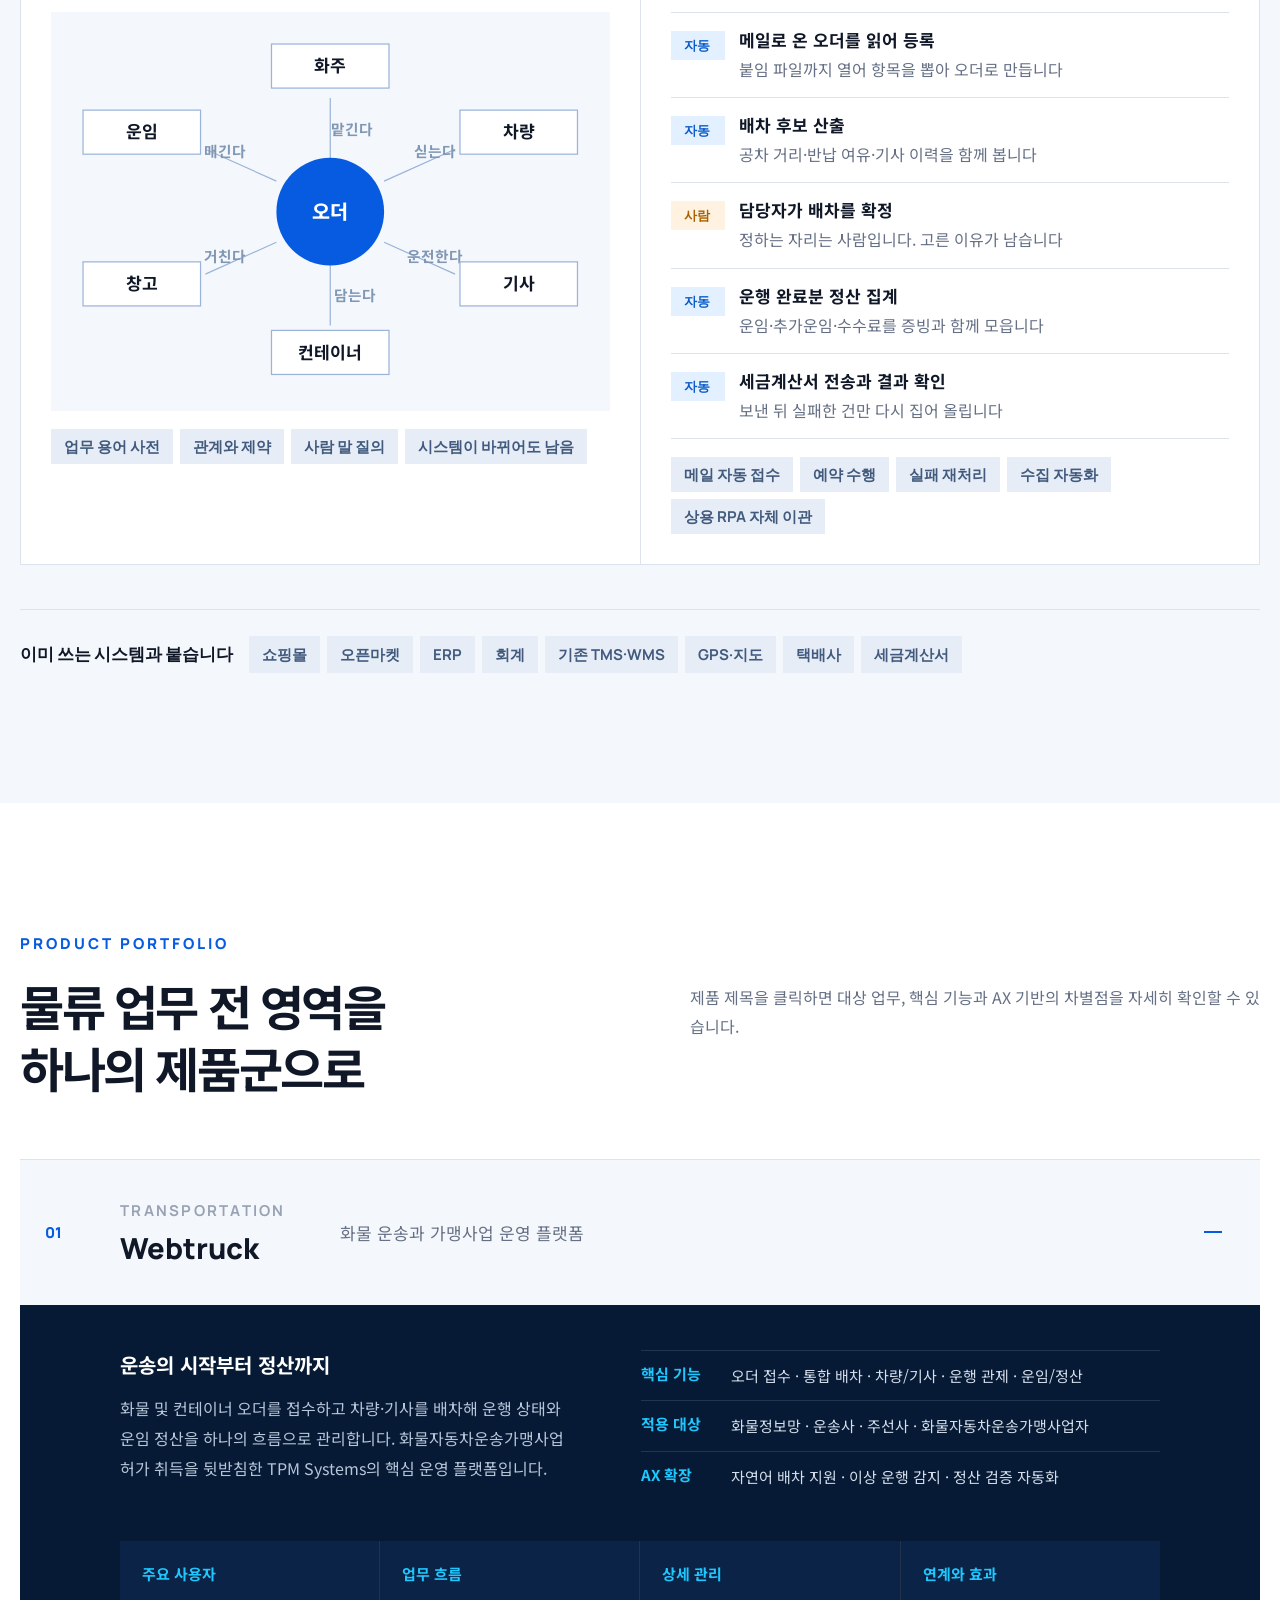
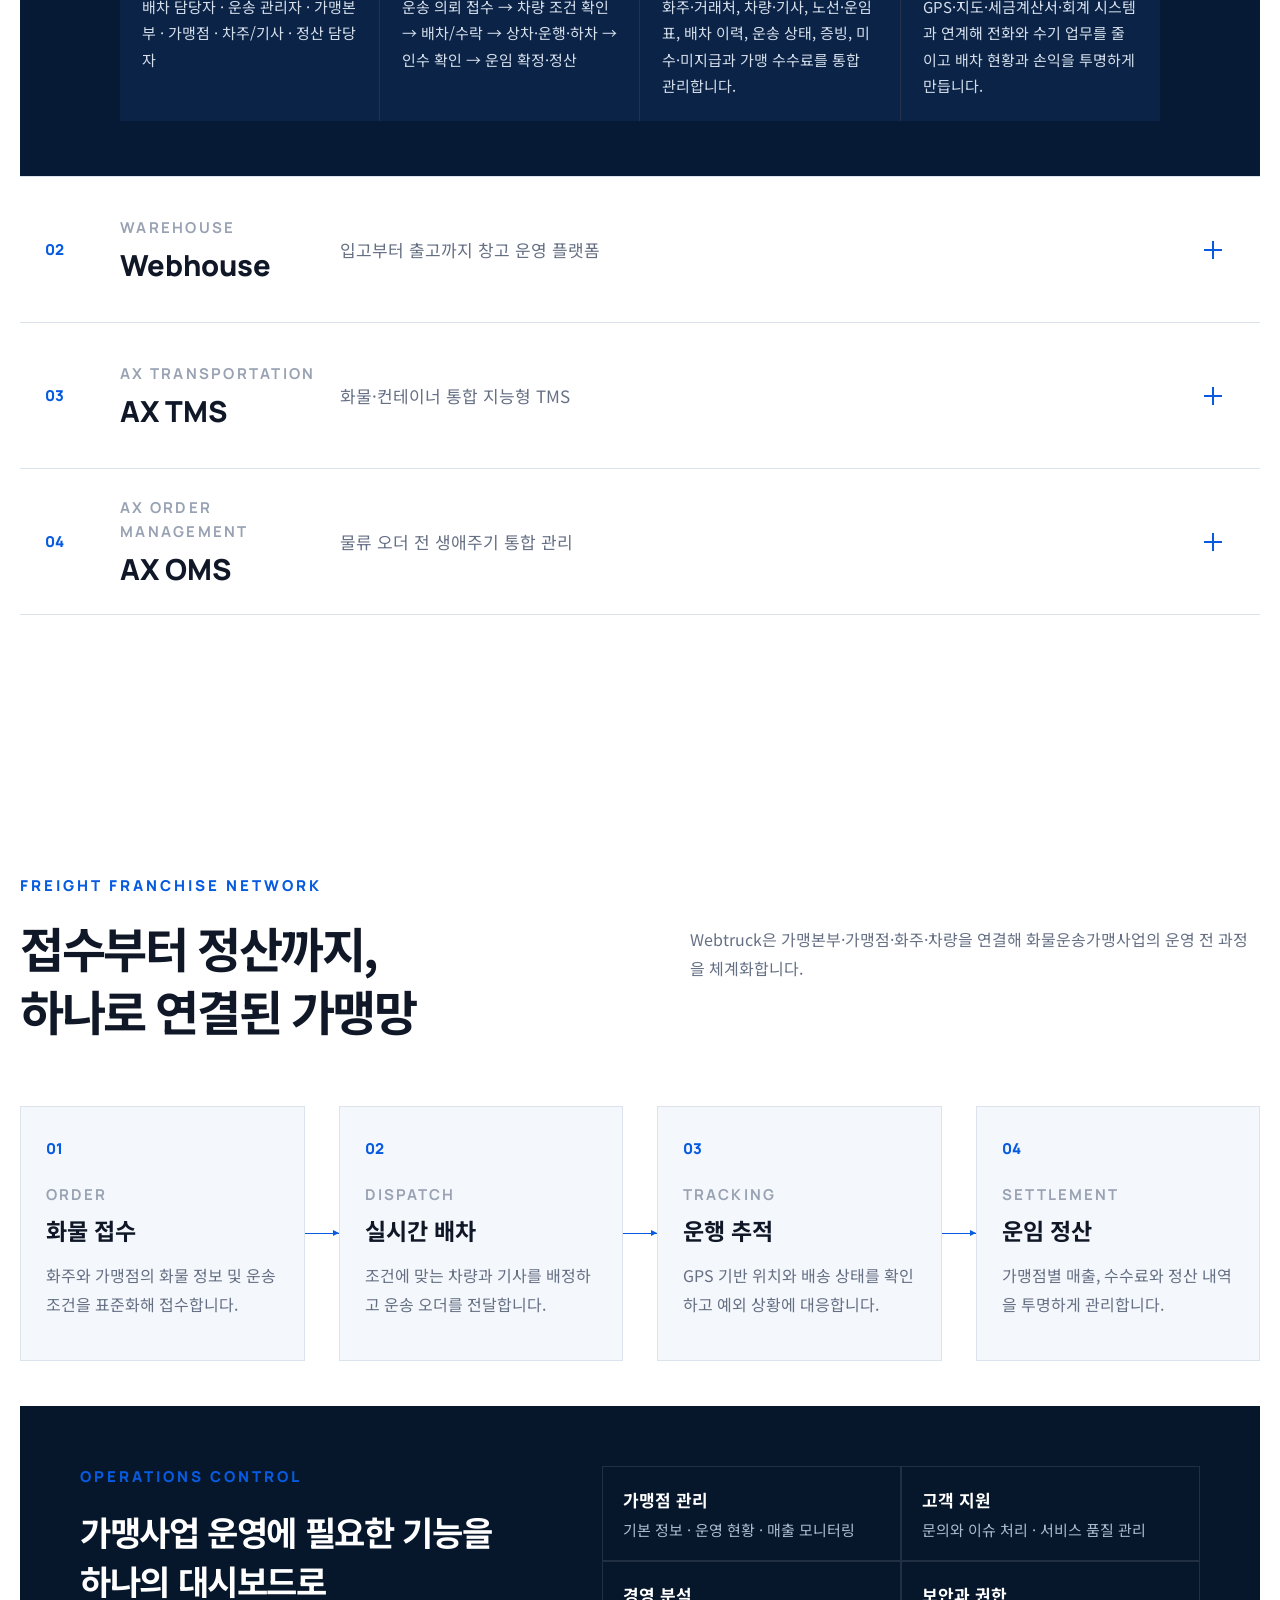
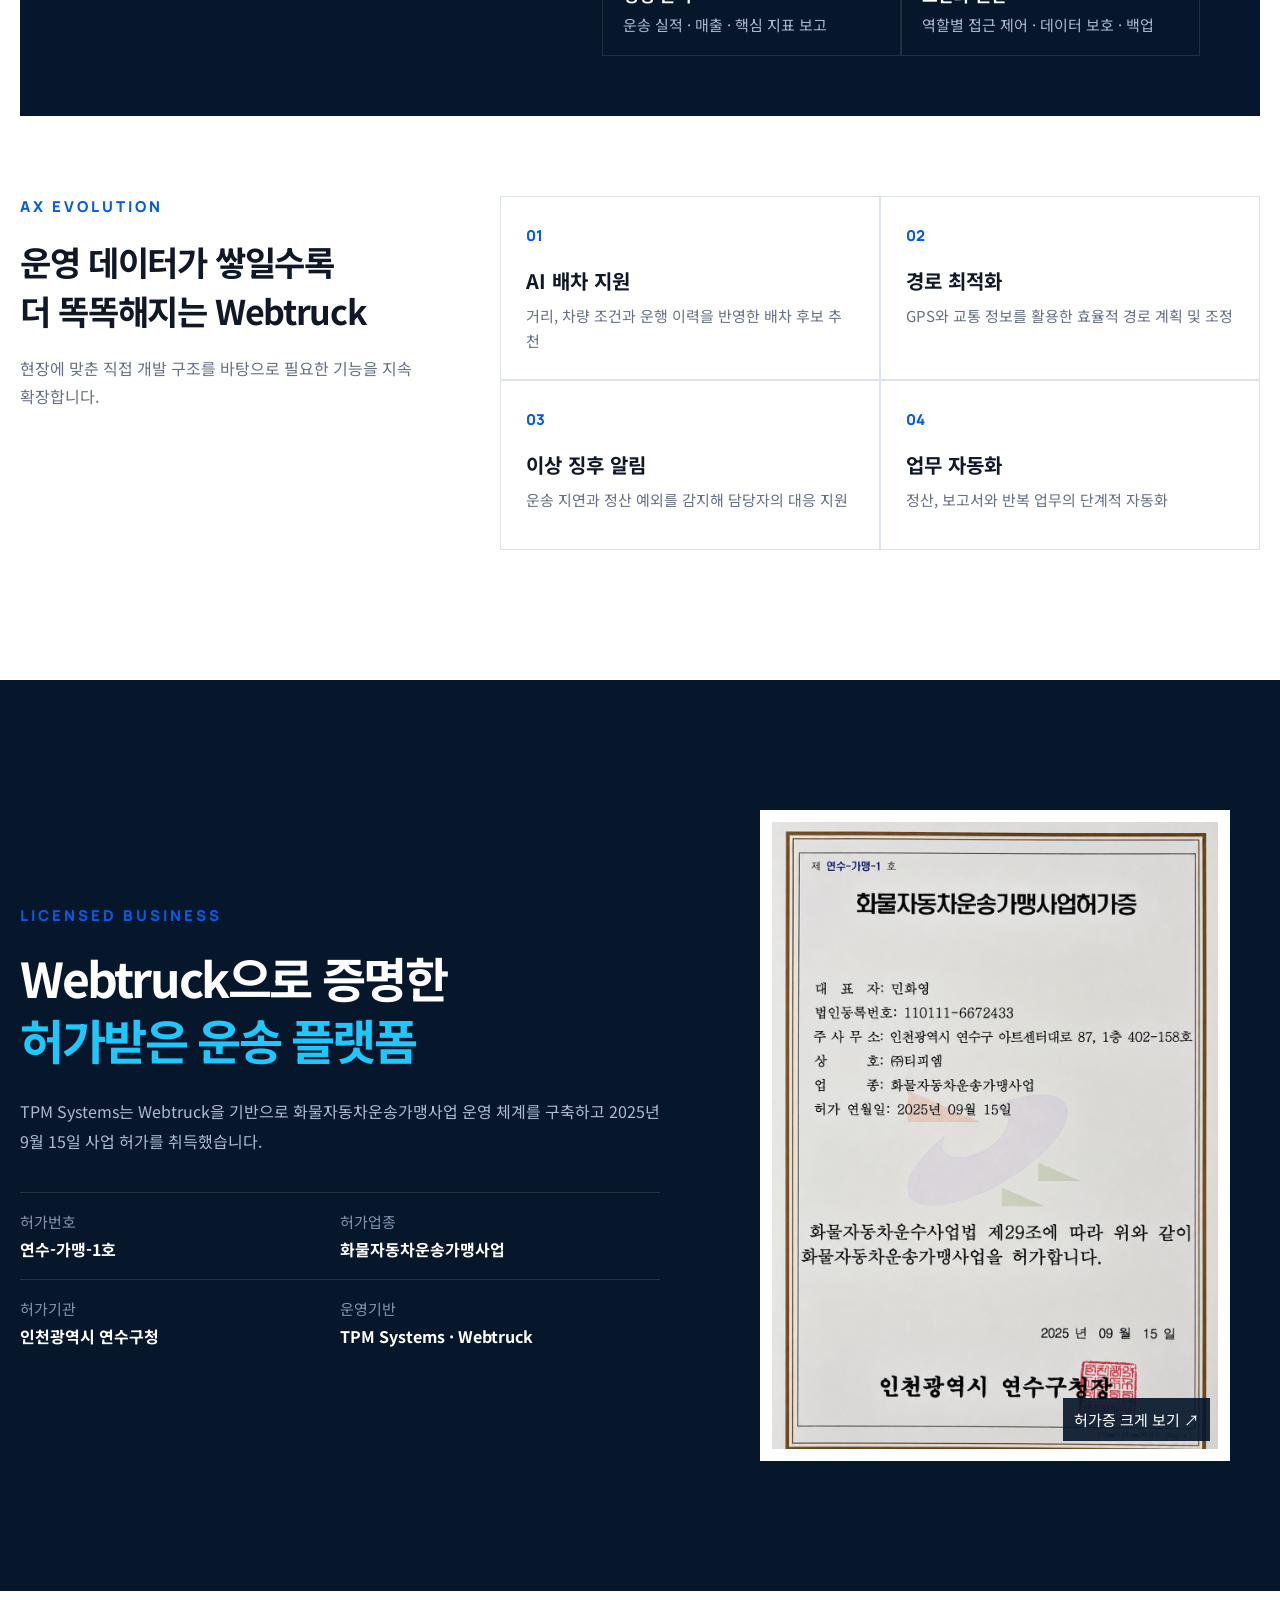
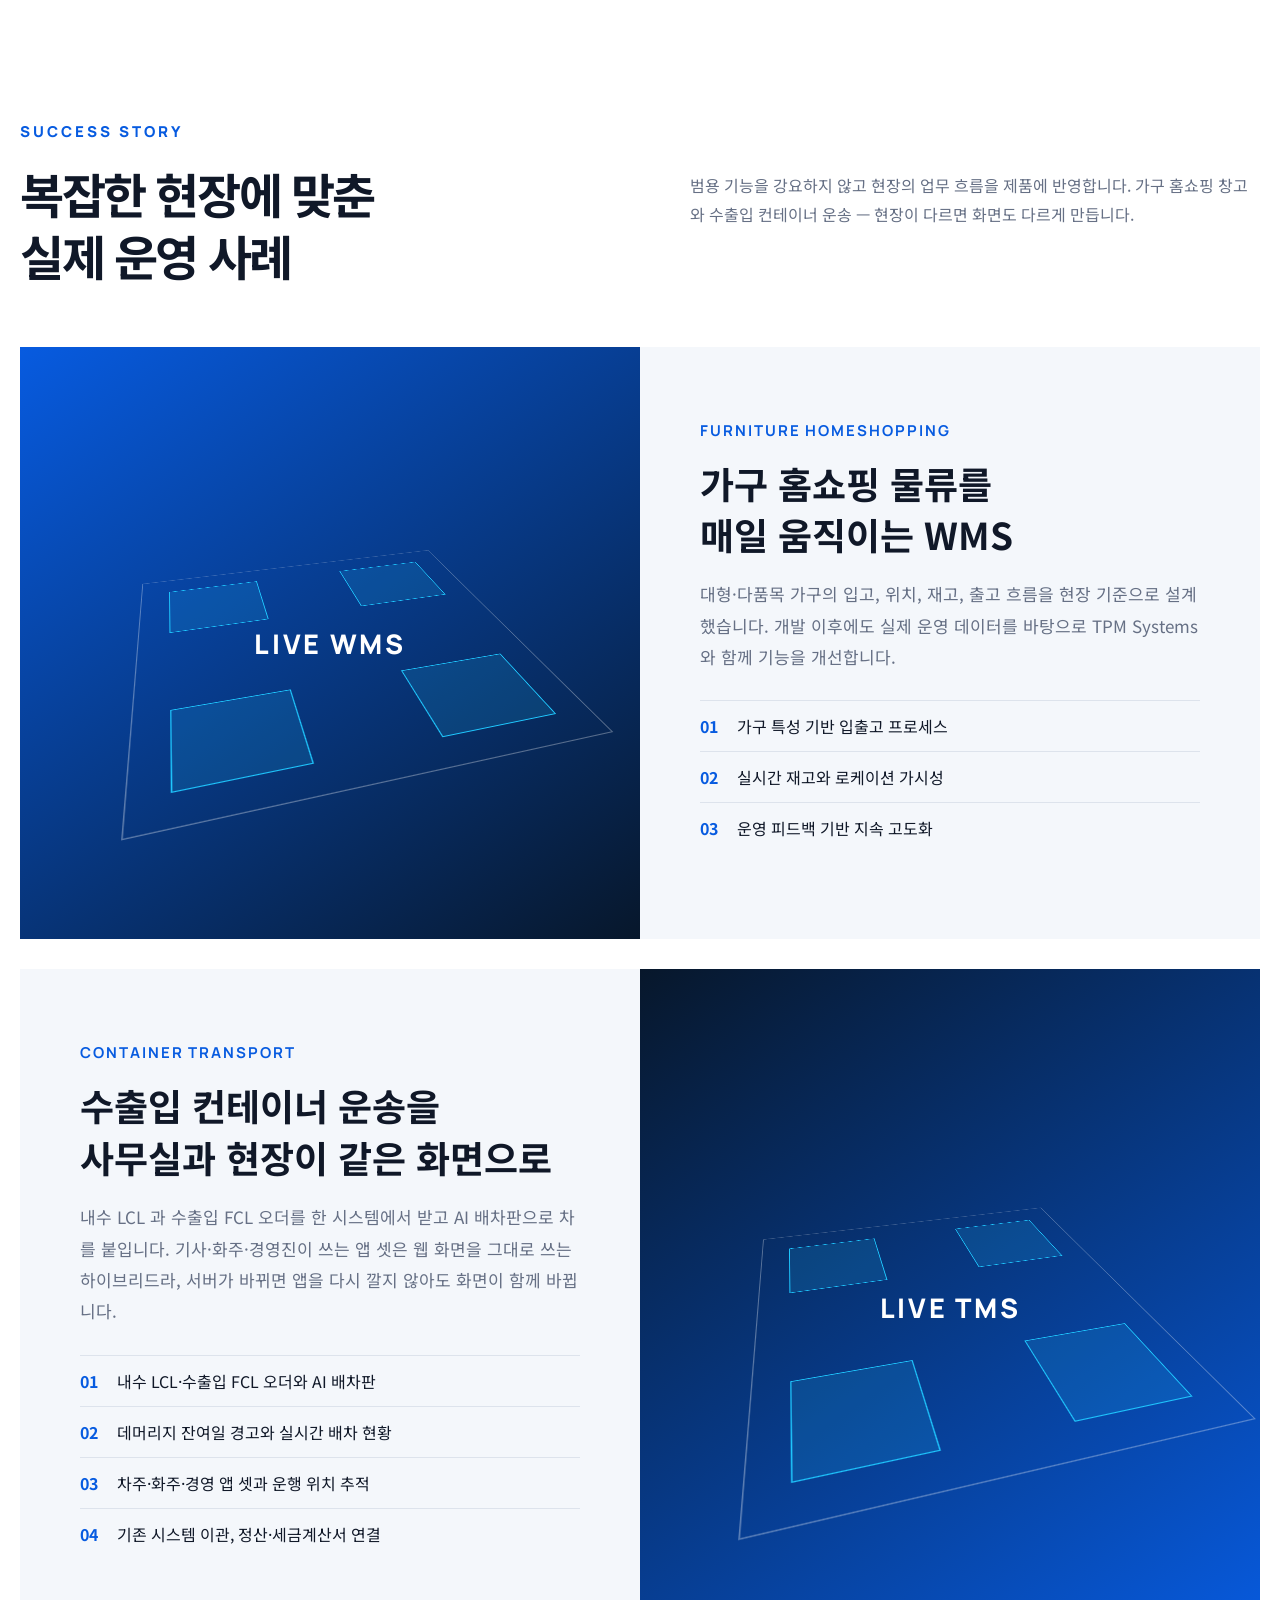
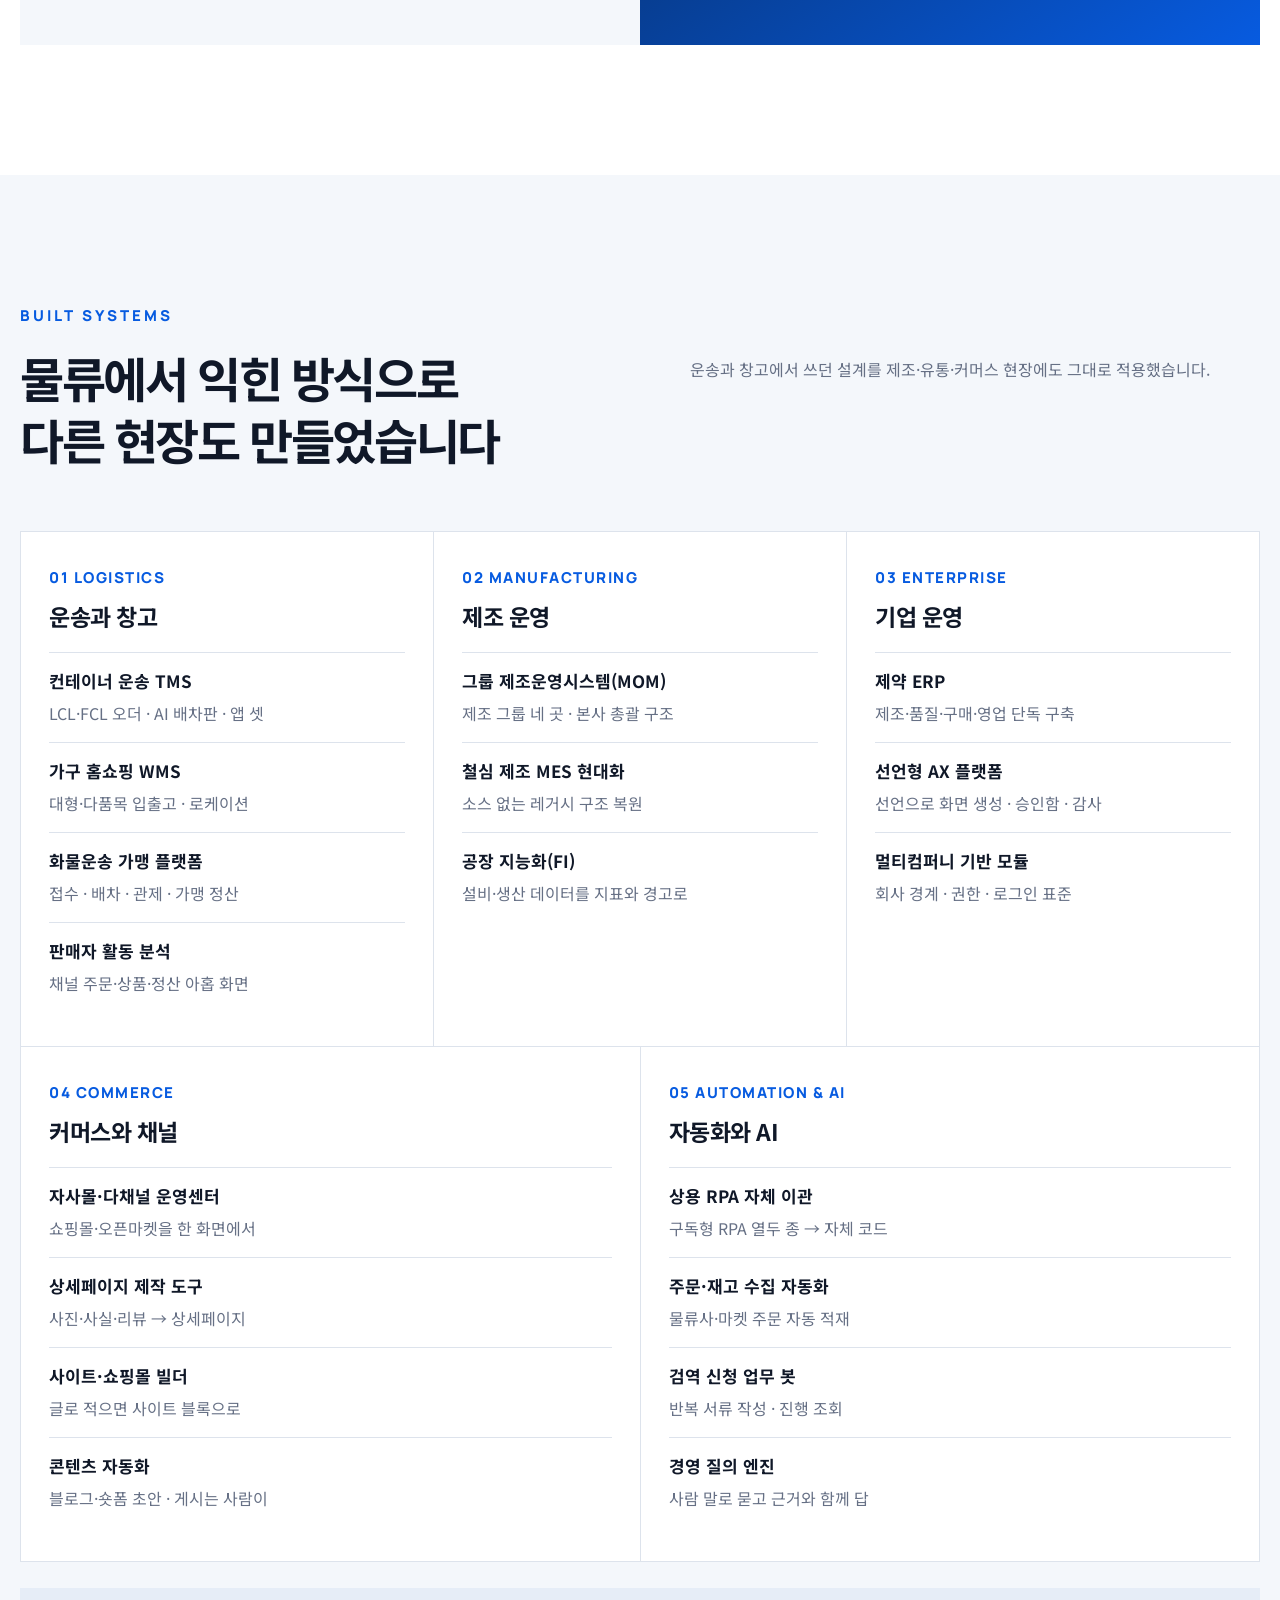
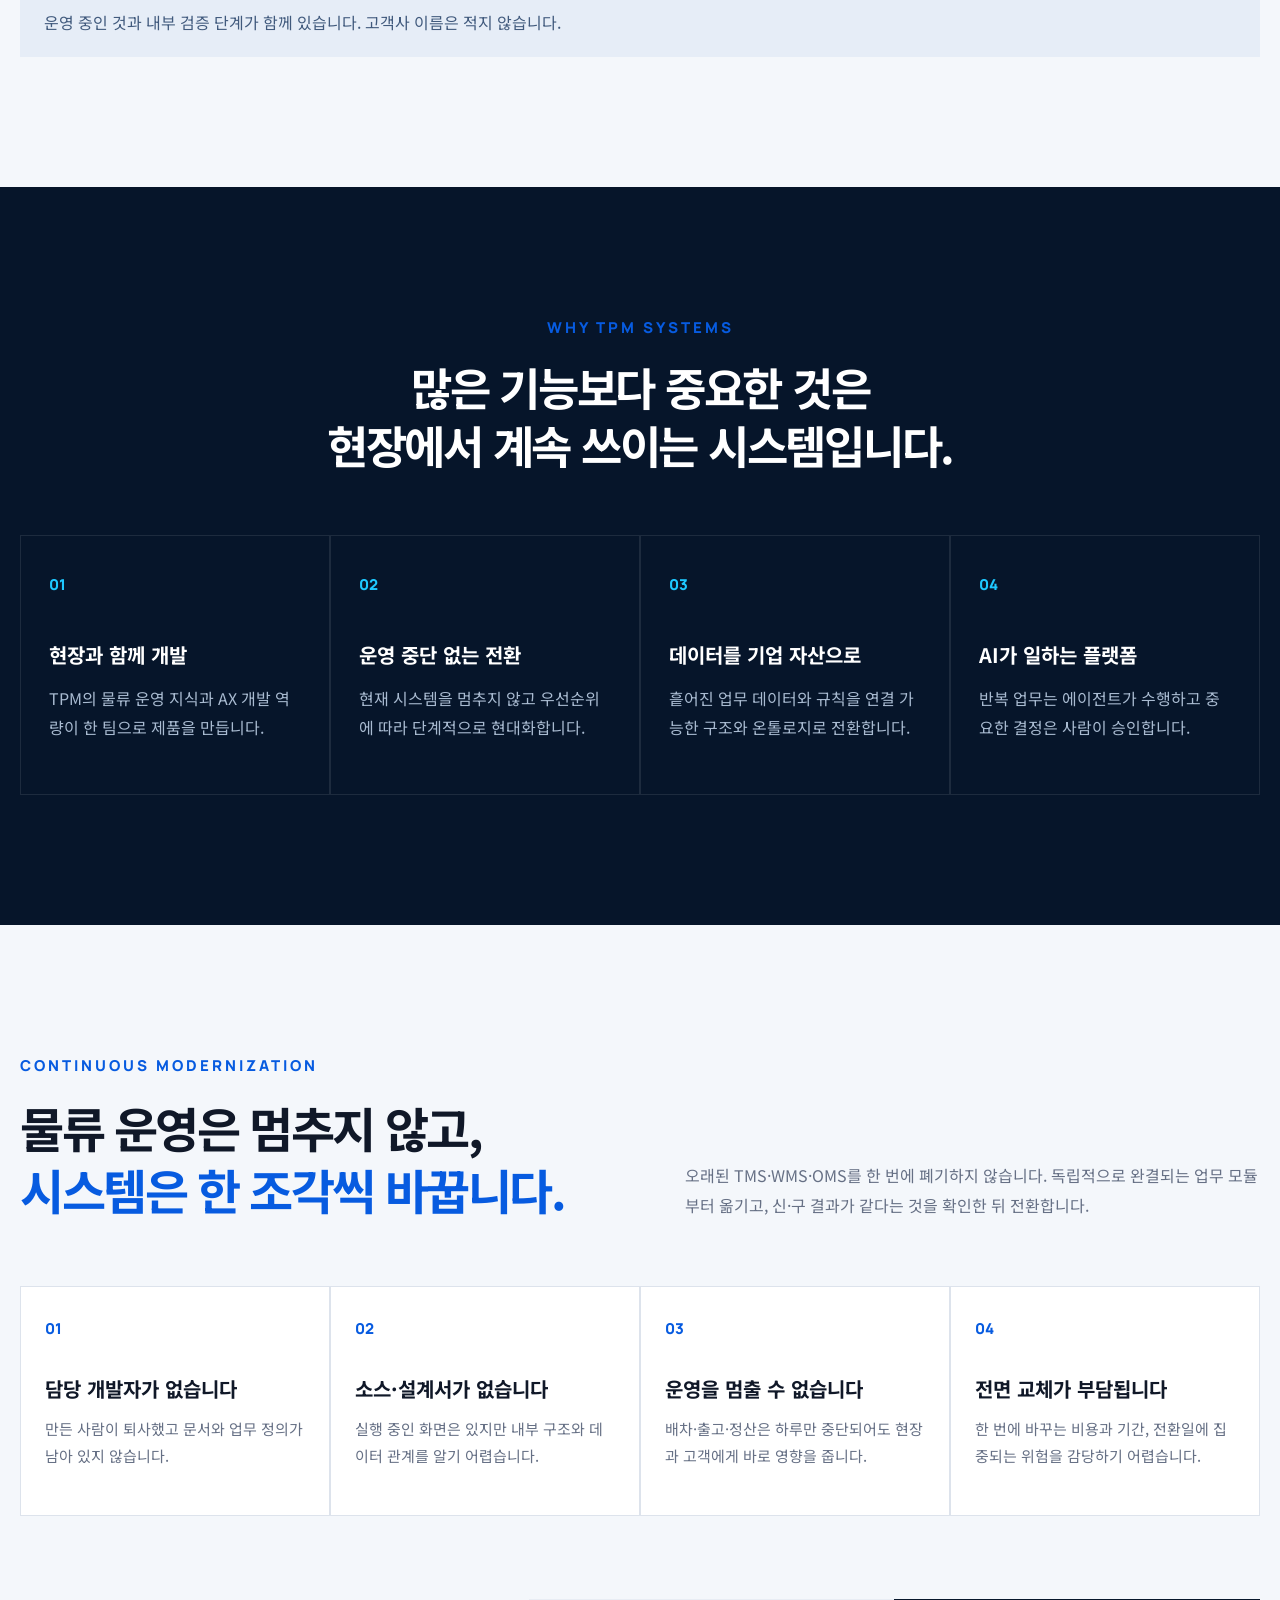
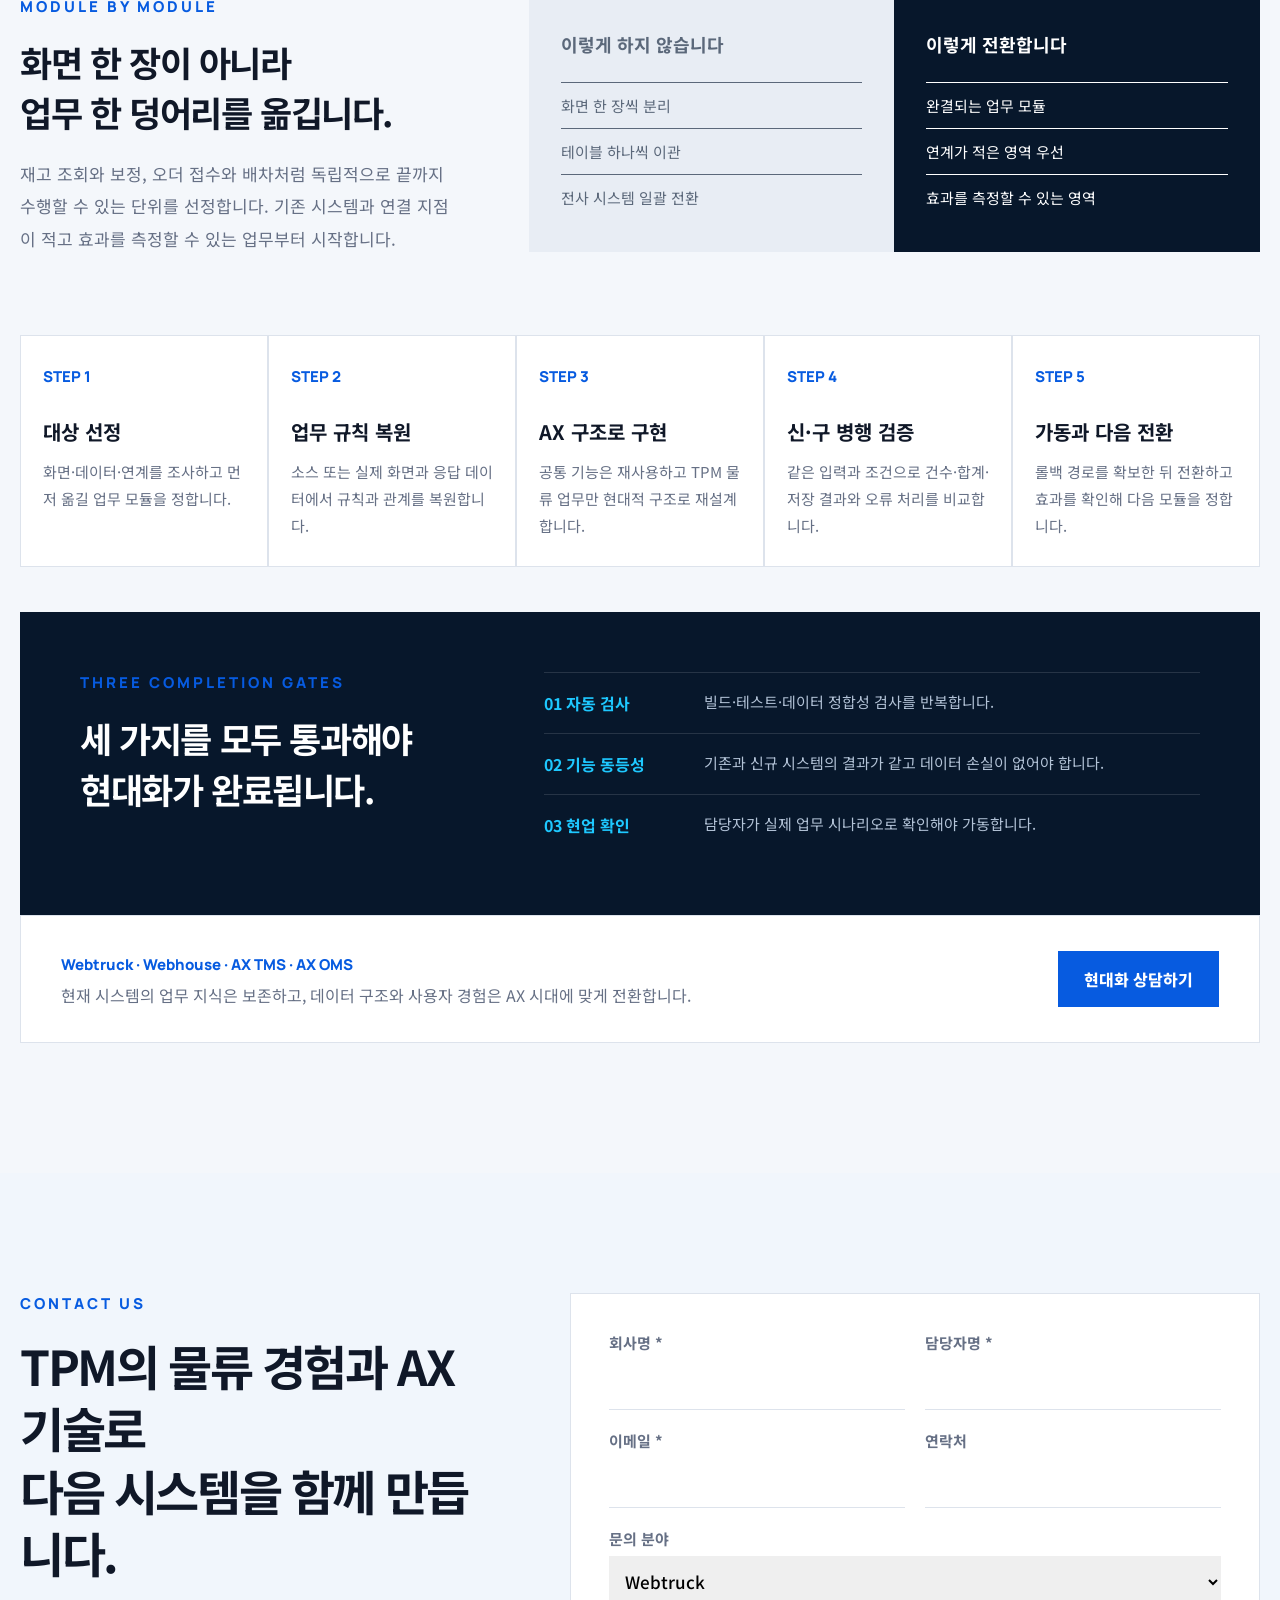
==== commit 148f571d: "화면 영상 — 데모 계정에서 찍은 실제 화면 33초 그려 넣은 모형을 걷어내고 실제 시스템 화면을 건다. 대시보드 · 오더 관리 · AI 배차판 · 업무 온톨로지 · AI 비서 ·" ====
--- a/index.html
+++ b/index.html
@@ -173,112 +173,27 @@
             </div>
           </div>
 
-          <!-- 그림 ③ 화면 모형 — 가만히 두면 돌아간다 (shots.js) -->
-          <div class="shots">
-            <div class="shots-head">
-              <h3>화면은 이렇게 생겼습니다</h3>
-              <p>그려 넣은 보기 화면입니다. 실제 고객 데이터가 아닙니다.</p>
-            </div>
-            <div class="shot-tabs" role="tablist">
-              <button type="button" role="tab" aria-selected="true">AI 배차판</button>
-              <button type="button" role="tab" aria-selected="false">창고 재고</button>
-              <button type="button" role="tab" aria-selected="false">경영 대시보드</button>
-            </div>
-            <div class="shot-stage">
-
-              <div class="shot on">
-                <div class="win">
-                  <div class="win-bar"><u></u><u></u><u></u><em>AI 배차관리</em><s>오늘 · 배차 대기 4</s></div>
-                  <div class="win-body m-disp">
-                    <div class="m-list">
-                      <div class="r"><b>오더</b><span>구간</span><span>상태</span></div>
-                      <div class="r"><b>FCL-2271</b><span>인천항 → 평택</span><span class="tag t-wait">배차 대기</span></div>
-                      <div class="r"><b>FCL-2270</b><span>부산항 → 양산</span><span class="tag t-run">운행 중</span></div>
-                      <div class="r"><b>LCL-1182</b><span>군포 → 대전</span><span class="tag t-run">운행 중</span></div>
-                      <div class="r"><b>FCL-2268</b><span>인천항 → 안성</span><span class="tag t-done">인수 확인</span></div>
-                      <div class="r"><b>LCL-1179</b><span>김포 → 청주</span><span class="tag t-done">인수 확인</span></div>
-                    </div>
-                    <div class="m-cand">
-                      <b>FCL-2271 배차 후보</b>
-                      <div class="c">
-                        <div class="t"><span>차량 A · 40ft</span><i>92</i></div>
-                        <div class="s">공차 12km · 반납 여유 3일</div>
-                        <div class="bar"><u style="width:92%"></u></div>
-                      </div>
-                      <div class="c">
-                        <div class="t"><span>차량 B · 40ft</span><i>78</i></div>
-                        <div class="s">공차 34km · 반납 여유 2일</div>
-                        <div class="bar"><u style="width:78%"></u></div>
-                      </div>
-                      <div class="c">
-                        <div class="t"><span>차량 C · 40ft</span><i>61</i></div>
-                        <div class="s">공차 51km · 반납 여유 1일</div>
-                        <div class="bar"><u style="width:61%"></u></div>
-                      </div>
-                    </div>
-                  </div>
-                </div>
-                <p class="shot-cap"><b>AI 가 후보를 내고 사람이 고릅니다.</b> 공차 거리와 반납 여유일을 함께 보아 순서를 매깁니다.</p>
-              </div>
-
-              <div class="shot">
-                <div class="win">
-                  <div class="win-bar"><u></u><u></u><u></u><em>창고 재고 · 로케이션</em><s>A동 · 1층</s></div>
-                  <div class="win-body m-wh">
-                    <div>
-                      <div class="m-cols"><i>01</i><i>02</i><i>03</i><i>04</i><i>05</i><i>06</i><i>07</i><i>08</i></div>
-                      <div class="m-grid">
-                        <u class="l2"></u><u class="l4"></u><u class="l1"></u><u class="l3"></u><u class="l4"></u><u></u><u class="l2"></u><u class="l1"></u>
-                        <u class="l3"></u><u class="l3"></u><u class="l4"></u><u class="l1"></u><u></u><u class="l2"></u><u class="l4"></u><u class="l3"></u>
-                        <u class="l1"></u><u class="l2"></u><u class="l2"></u><u class="l4"></u><u class="l3"></u><u class="l1"></u><u></u><u class="l2"></u>
-                        <u class="l4"></u><u class="l1"></u><u class="l3"></u><u class="l2"></u><u class="l4"></u><u class="l3"></u><u class="l1"></u><u></u>
-                      </div>
-                      <div class="m-legend">적재율<u style="background:#e9eff7"></u>빈칸<u style="background:#cfe0f5"></u><u style="background:#95bdeb"></u><u style="background:#4f91e0"></u><u style="background:#075be0"></u>가득</div>
-                    </div>
-                    <div class="m-side">
-                      <div class="k"><b>보관 품목</b><strong>1,284</strong></div>
-                      <div class="k"><b>가용 재고</b><strong>1,106</strong></div>
-                      <div class="k"><b>보류 재고</b><strong>178</strong></div>
-                      <div class="k"><b>오늘 출고 예정</b><strong>212</strong></div>
-                    </div>
-                  </div>
-                </div>
-                <p class="shot-cap"><b>어디에 얼마나 있는지가 한 눈에.</b> 칸 색이 짙을수록 많이 찬 자리입니다.</p>
-              </div>
-
-              <div class="shot">
-                <div class="win">
-                  <div class="win-bar"><u></u><u></u><u></u><em>경영 대시보드</em><s>이번 달</s></div>
-                  <div class="win-body">
-                    <div class="m-kpi">
-                      <div><b>운송 건수</b><strong>3,418</strong><em>▲ 6%</em></div>
-                      <div><b>정시 인수</b><strong>97.2%</strong><em>▲ 1.4%</em></div>
-                      <div><b>공차율</b><strong>11.8%</strong><em>▼ 2.1%</em></div>
-                      <div><b>미정산</b><strong>42건</strong><em>▼ 18건</em></div>
-                    </div>
-                    <div class="m-charts">
-                      <div>
-                        <b>요일별 운송 건수</b>
-                        <div class="m-bars">
-                          <u style="height:58%"></u><u style="height:74%"></u><u style="height:66%"></u>
-                          <u style="height:88%"></u><u style="height:100%"></u><u class="q" style="height:41%"></u><u class="q" style="height:23%"></u>
-                        </div>
-                        <div class="m-days"><i>월</i><i>화</i><i>수</i><i>목</i><i>금</i><i>토</i><i>일</i></div>
-                      </div>
-                      <div>
-                        <b>주간 공차율 추이</b>
-                        <svg viewBox="0 0 220 112" aria-hidden="true">
-                          <polyline points="6,34 42,46 78,38 114,62 150,74 186,88 214,82" fill="none" stroke="#075be0" stroke-width="2.4"/>
-                          <polyline points="6,34 42,46 78,38 114,62 150,74 186,88 214,82 214,112 6,112" fill="#075be014" stroke="none"/>
-                          <circle cx="186" cy="88" r="4" fill="#075be0"/>
-                        </svg>
-                      </div>
-                    </div>
-                  </div>
-                </div>
-                <p class="shot-cap"><b>물어보지 않아도 먼저 보입니다.</b> 사람 말로 물으면 근거가 되는 표까지 함께 답합니다.</p>
-              </div>
-
+          <!-- 실제 화면 영상 — 데모 계정에서 보기 데이터로 찍었다. (CEO 지시 2026-10-23) -->
+          <div class="film">
+            <div class="film-head">
+              <h3>화면은 이렇게 움직입니다</h3>
+              <p>실제 운영 시스템을 데모 계정에서 찍은 33초입니다.</p>
+            </div>
+            <div class="film-stage">
+              <video
+                src="assets/tms-demo.mp4"
+                poster="assets/tms-demo-poster.jpg"
+                controls autoplay muted loop playsinline preload="metadata"
+                aria-label="오더 관리부터 AI 배차판·업무 온톨로지·AI 비서·경영 분석까지 화면을 차례로 보여 주는 영상"
+              ></video>
+              <div class="film-foot">
+                <div class="chap">
+                  <i>대시보드</i><i>오더 관리</i><i>AI 배차판</i><i>업무 온톨로지</i><i>AI 비서</i><i>경영 분석</i>
+                </div>
+              </div>
+              <p class="film-note">
+                <b>보기 데이터입니다.</b> 영상에 보이는 회사 이름·거래처·차량번호·담당자는 모두 데모용으로 만든 값이며, 고객사 자료가 아닙니다.
+              </p>
             </div>
           </div>
 
@@ -866,7 +781,7 @@
     <link rel="stylesheet" href="assets/product-accordion.css" /><link
       rel="stylesheet"
       href="assets/media.css"
-    /><link rel="stylesheet" href="assets/franchise.css" /><link rel="stylesheet" href="assets/brand-logo.css" /><link rel="stylesheet" href="assets/modernization.css" /><link rel="stylesheet" href="assets/to-top.css" /><link rel="stylesheet" href="assets/platform-map.css" /><link rel="stylesheet" href="assets/platform-journey.css" /><link rel="stylesheet" href="assets/built-systems.css" /><link rel="stylesheet" href="assets/platform-visual.css" /><link rel="stylesheet" href="assets/ax-two.css" />
+    /><link rel="stylesheet" href="assets/franchise.css" /><link rel="stylesheet" href="assets/brand-logo.css" /><link rel="stylesheet" href="assets/modernization.css" /><link rel="stylesheet" href="assets/to-top.css" /><link rel="stylesheet" href="assets/platform-map.css" /><link rel="stylesheet" href="assets/platform-journey.css" /><link rel="stylesheet" href="assets/built-systems.css" /><link rel="stylesheet" href="assets/platform-visual.css" /><link rel="stylesheet" href="assets/ax-two.css" /><link rel="stylesheet" href="assets/film.css" />
     <!-- 맨 위로 — 내려가면 오른쪽 아래에 나타난다 (CEO 지시 2026-10-23) -->
     <a id="toTop" href="#top" aria-label="맨 위로">
       <svg viewBox="0 0 24 24" fill="none" stroke="currentColor" stroke-width="2.4"
@@ -879,6 +794,5 @@
     <script src="assets/product-accordion.js"></script>
     <script src="assets/platform-map.js"></script>
     <script src="assets/to-top.js"></script>
-    <script src="assets/shots.js"></script>
   </body>
 </html>
--- a/assets/film.css
+++ b/assets/film.css
@@ -0,0 +1,31 @@
+/* 실제 화면 영상. (CEO 지시 2026-10-23 「영상으로 넣으면 더 좋을 것 같음」)
+   그려 넣은 모형 대신 데모 계정에서 찍은 실제 화면을 건다.
+   영상 안의 회사명·거래처·차량번호·사람 이름은 모두 보기 데이터다 — 고객 자료가 아니다.
+   사이트 규칙 — 모서리 각짐, benchmark.css 토큰, 글자 15px 하한. */
+
+.film { margin-top: 58px }
+.film-head { display: flex; align-items: baseline; gap: 16px; flex-wrap: wrap; margin-bottom: 20px }
+.film-head h3 { font-size: 27px; letter-spacing: -.03em }
+.film-head p { font-size: 17px; color: var(--muted) }
+
+.film-stage { background: #07172b; padding: 22px }
+.film-stage video {
+  display: block; width: 100%; height: auto;
+  background: #0b1f38; border: 1px solid #ffffff1a;
+}
+
+.film-foot { display: flex; gap: 22px; align-items: flex-start; flex-wrap: wrap; margin-top: 16px }
+.film-foot .chap { display: flex; flex-wrap: wrap; gap: 7px }
+.film-foot .chap i {
+  font-style: normal; padding: 7px 13px; background: #ffffff12;
+  font: 700 15px Manrope; color: #cfe0f2;
+}
+.film-note { margin-top: 14px; font-size: 16px; line-height: 1.75; color: #9fb3ca }
+.film-note b { color: var(--cyan); font-weight: 800 }
+
+@media (max-width: 560px) {
+  .film { margin-top: 42px }
+  .film-head { display: block }
+  .film-head p { margin-top: 8px }
+  .film-stage { padding: 12px }
+}
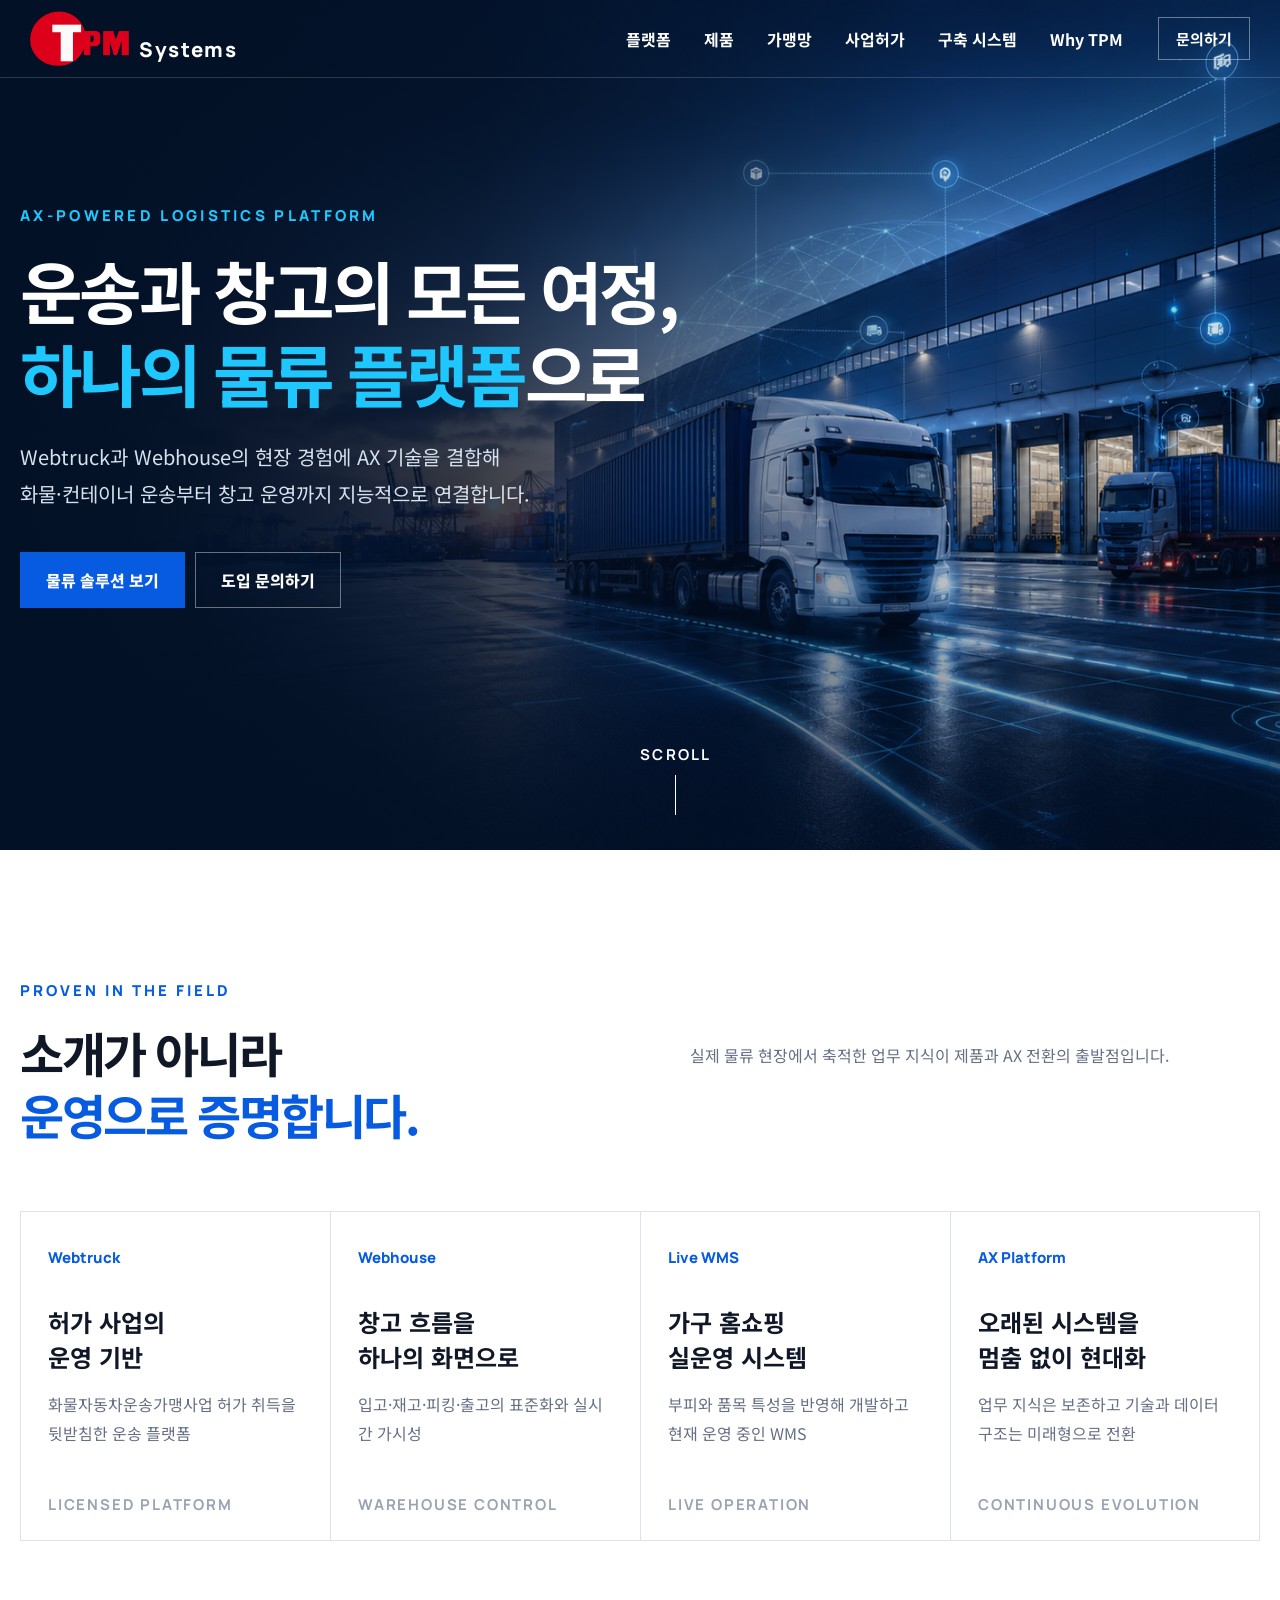
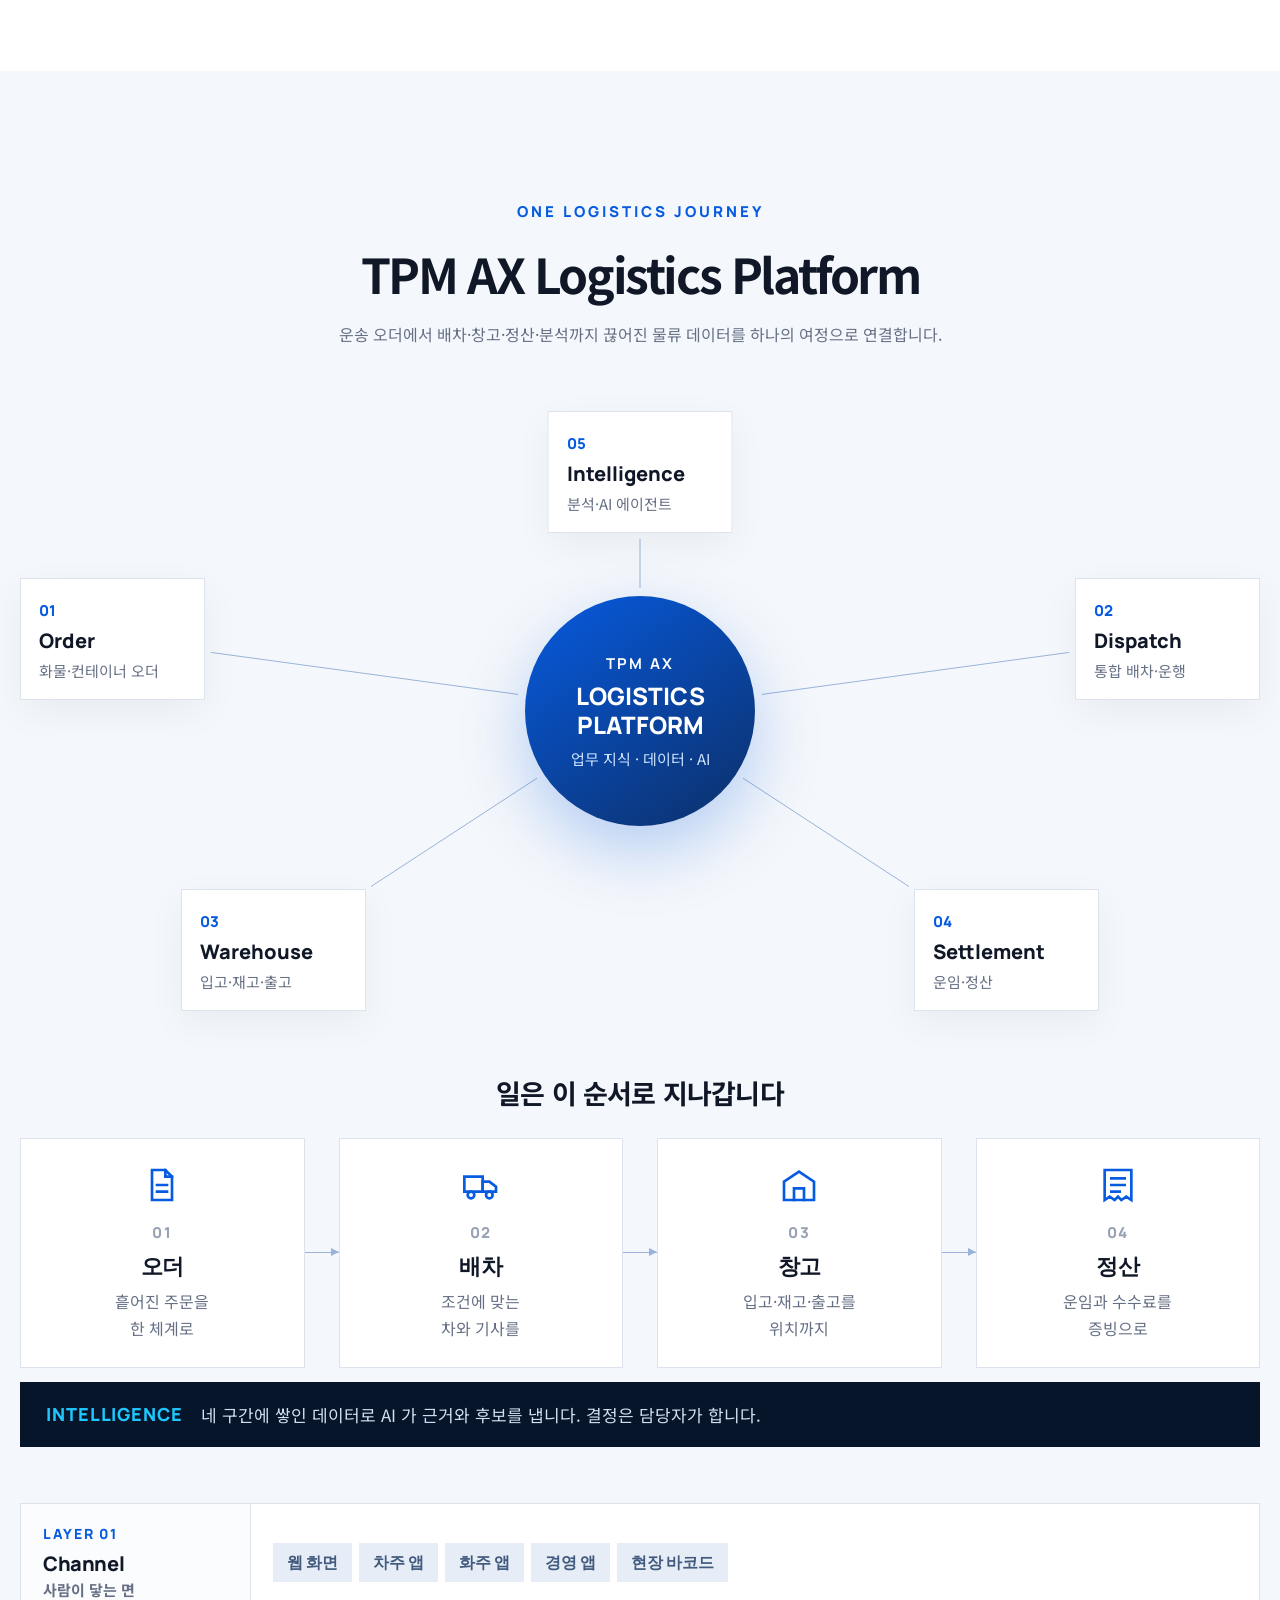
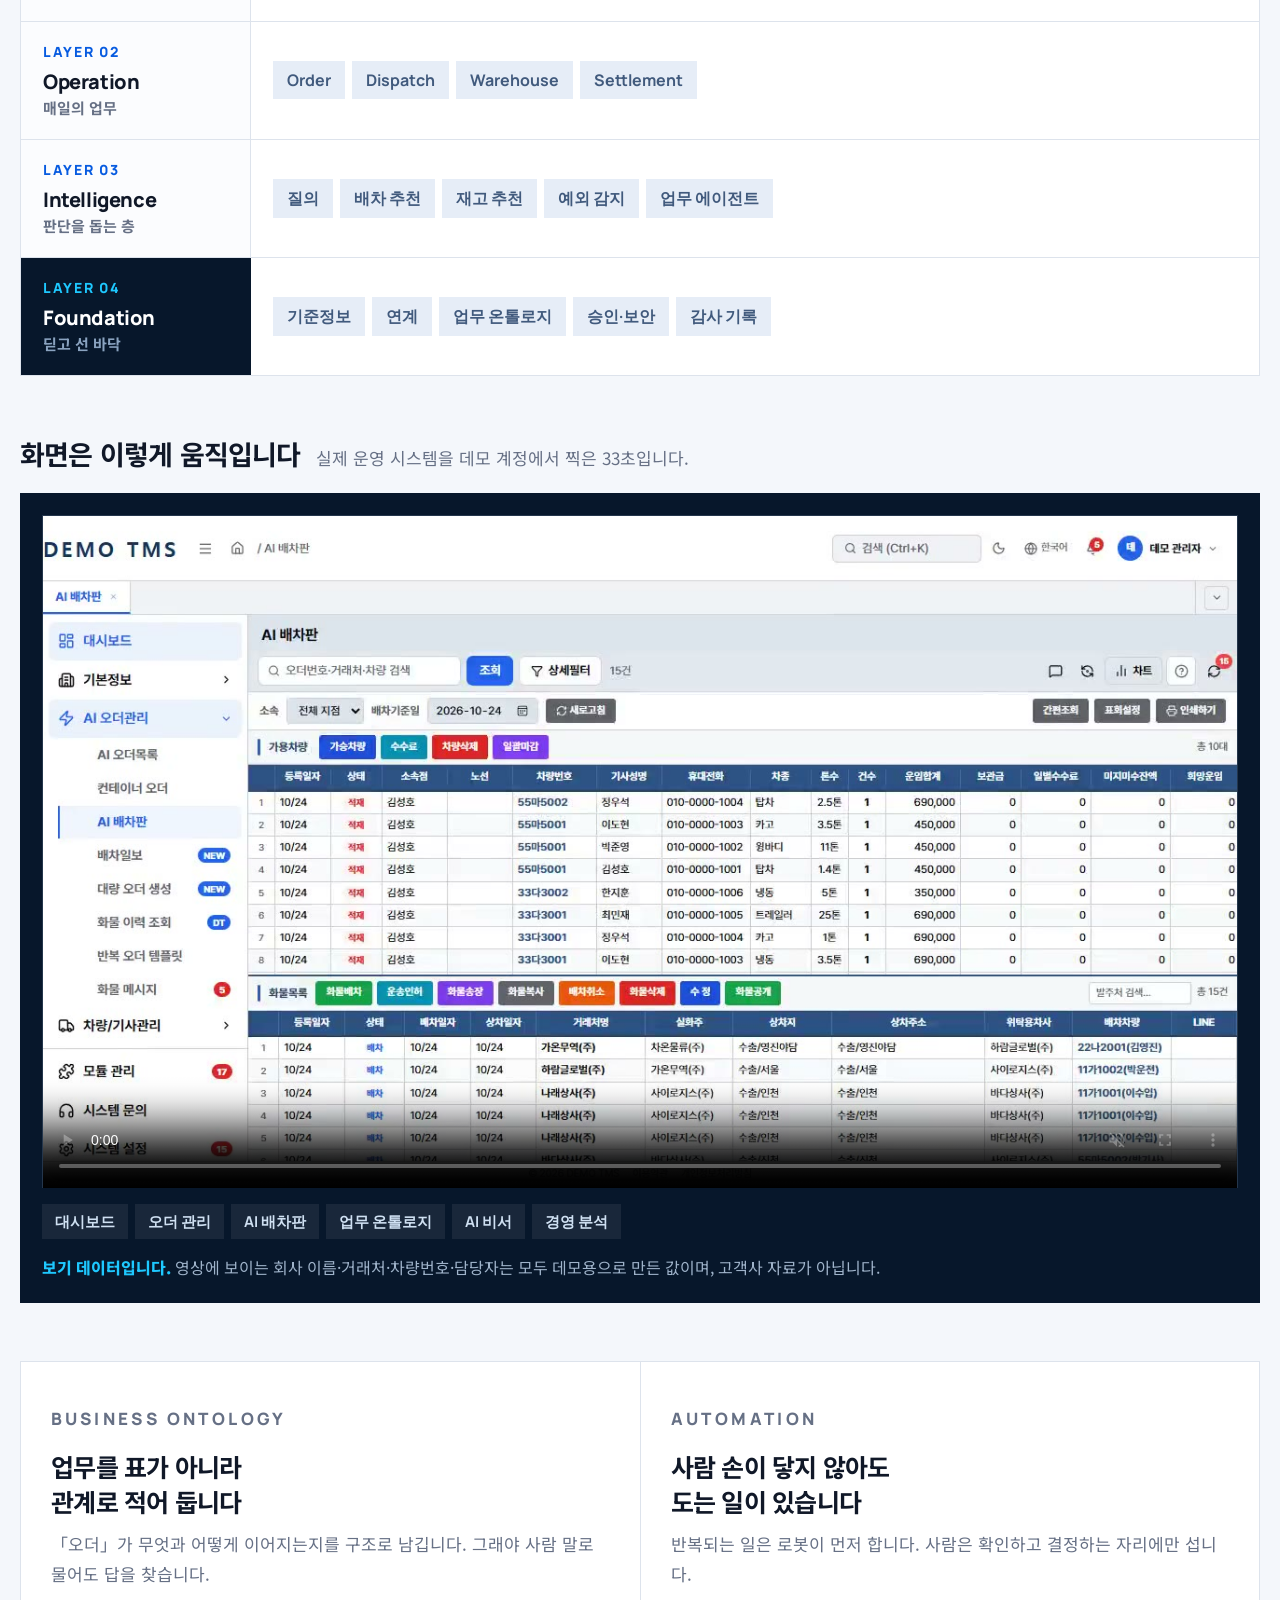
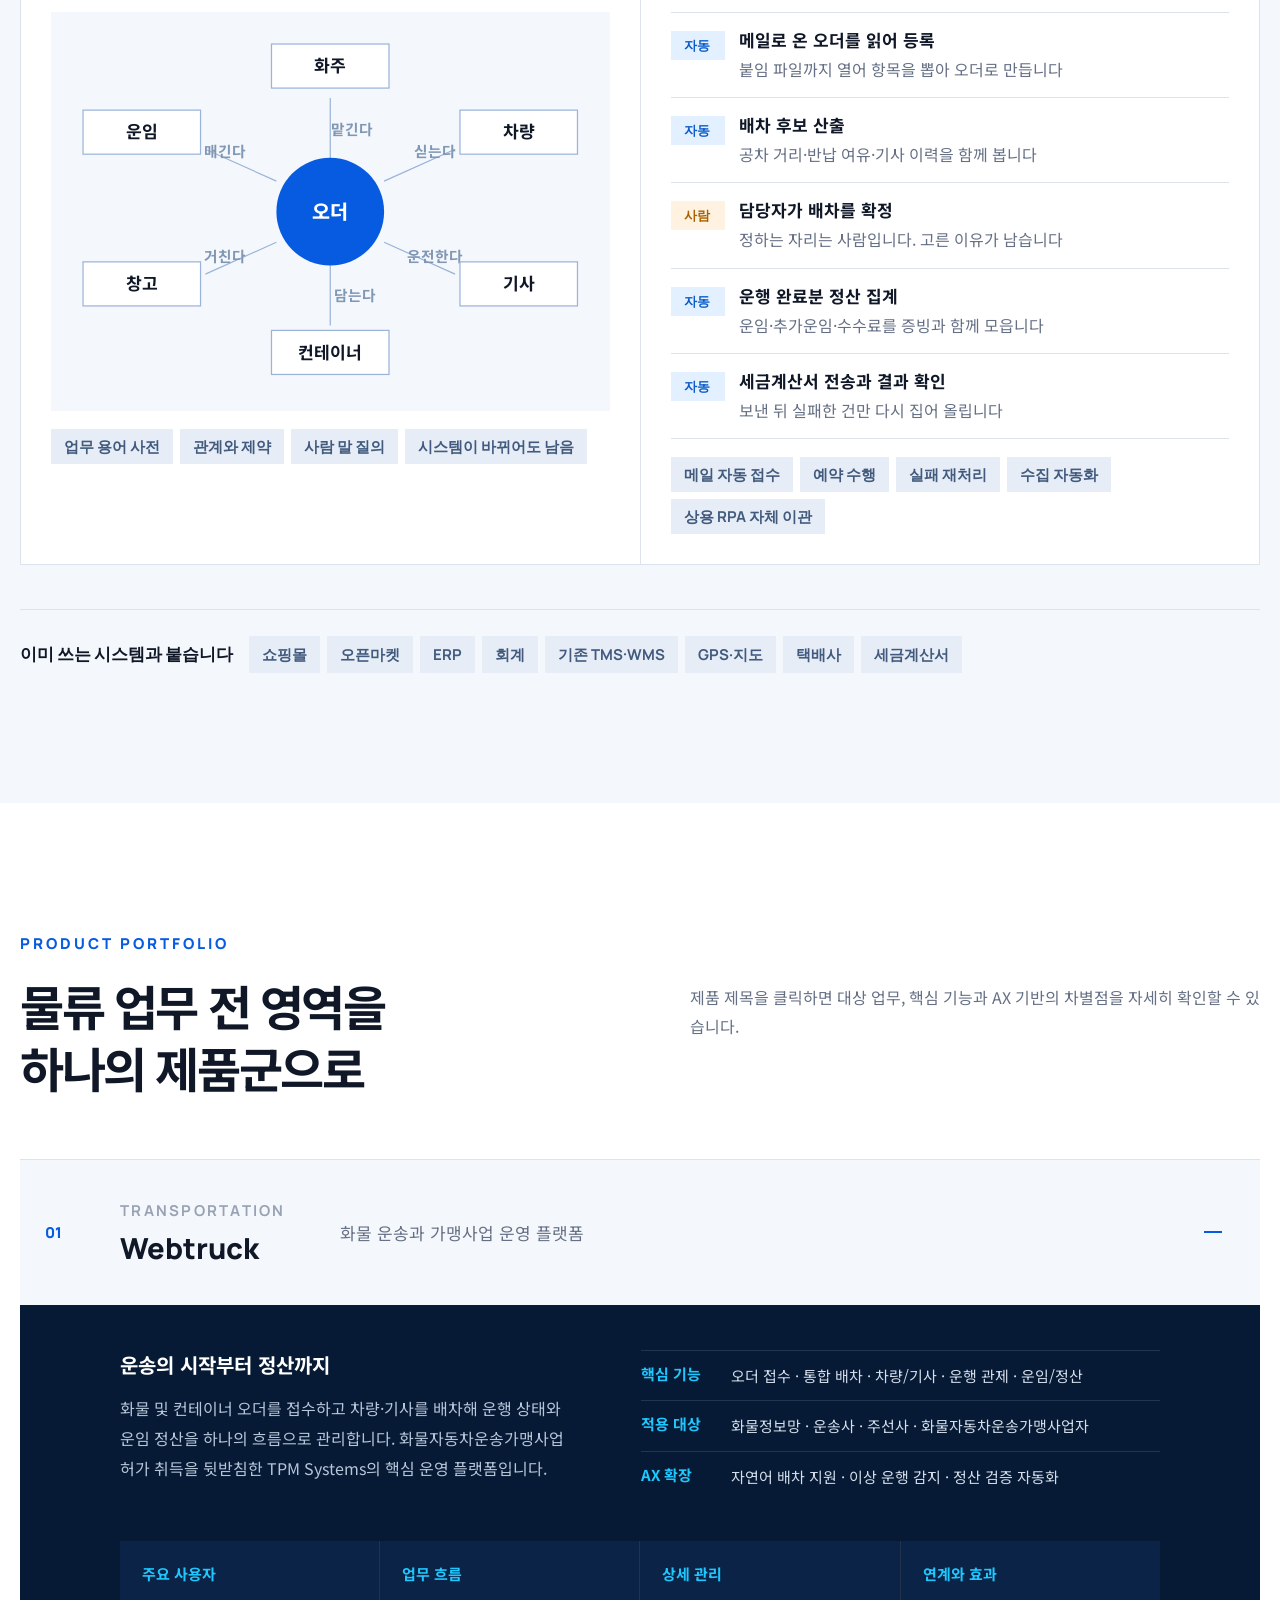
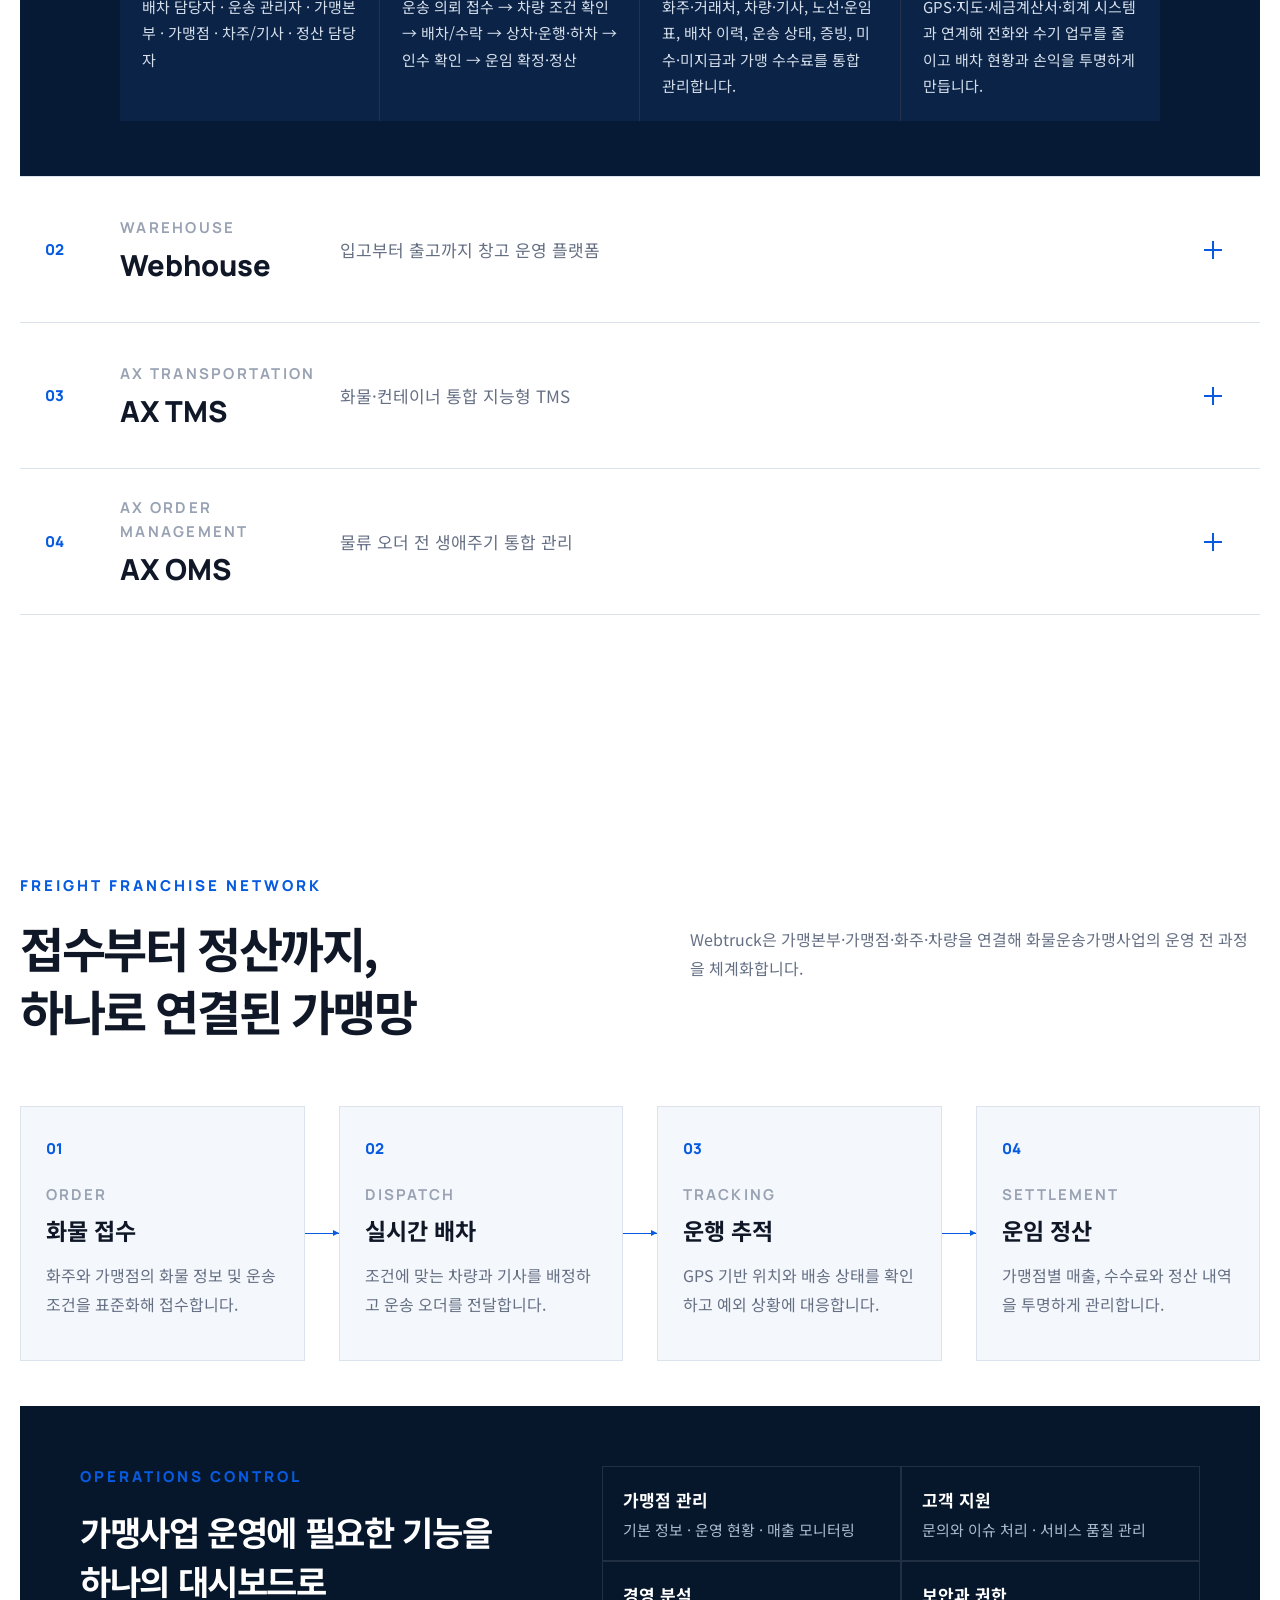
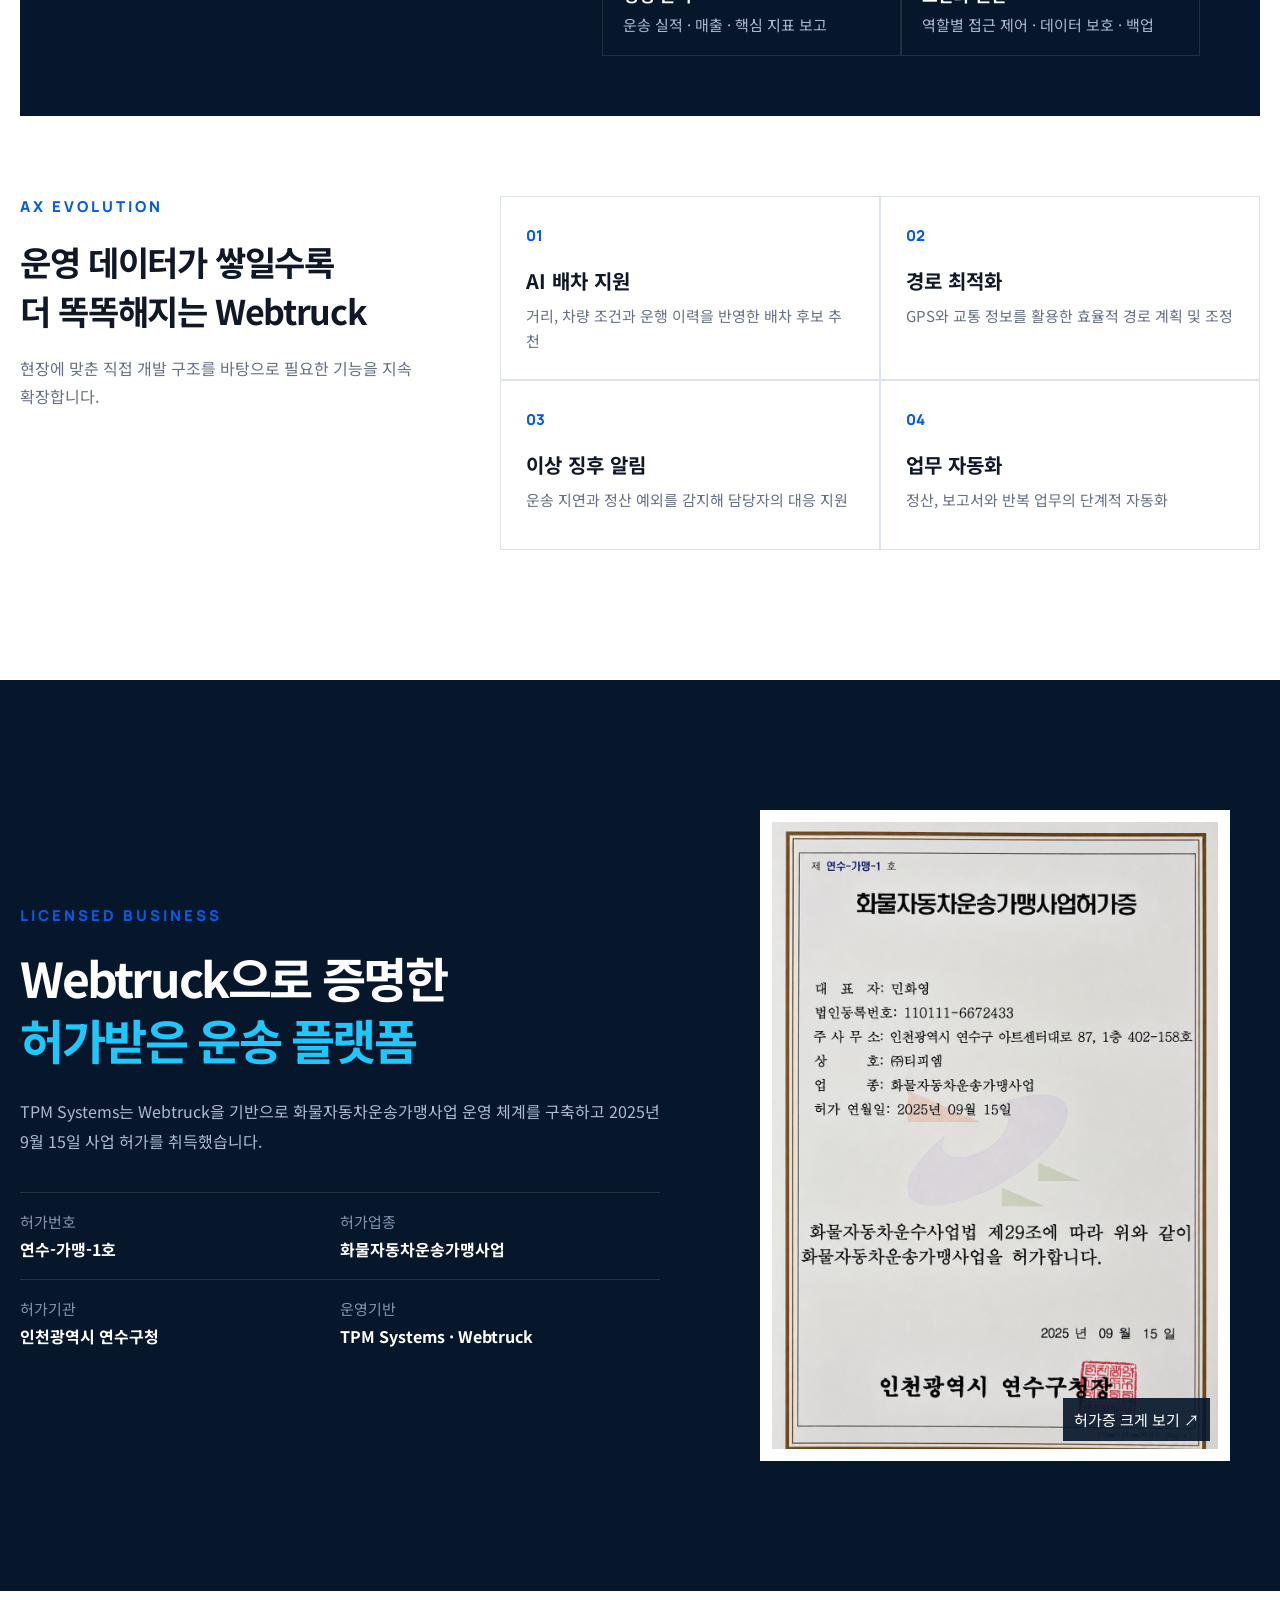
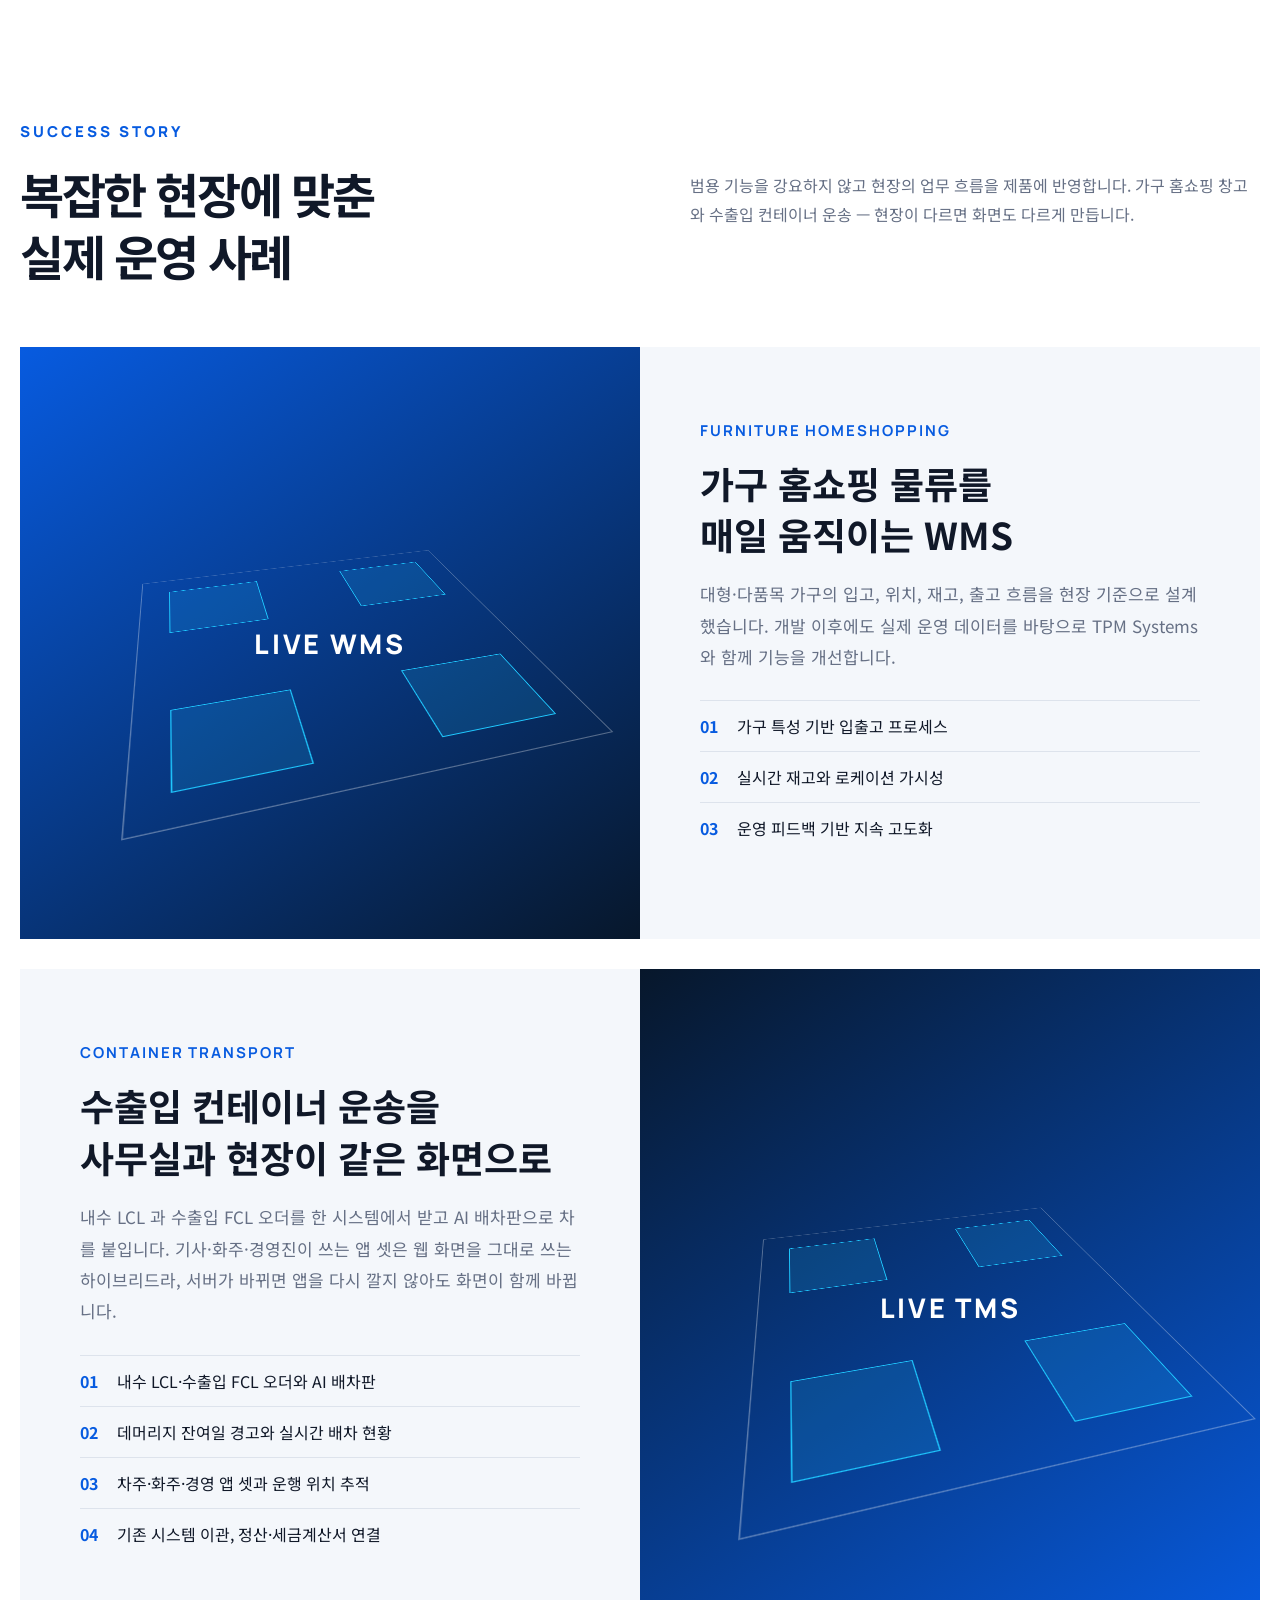
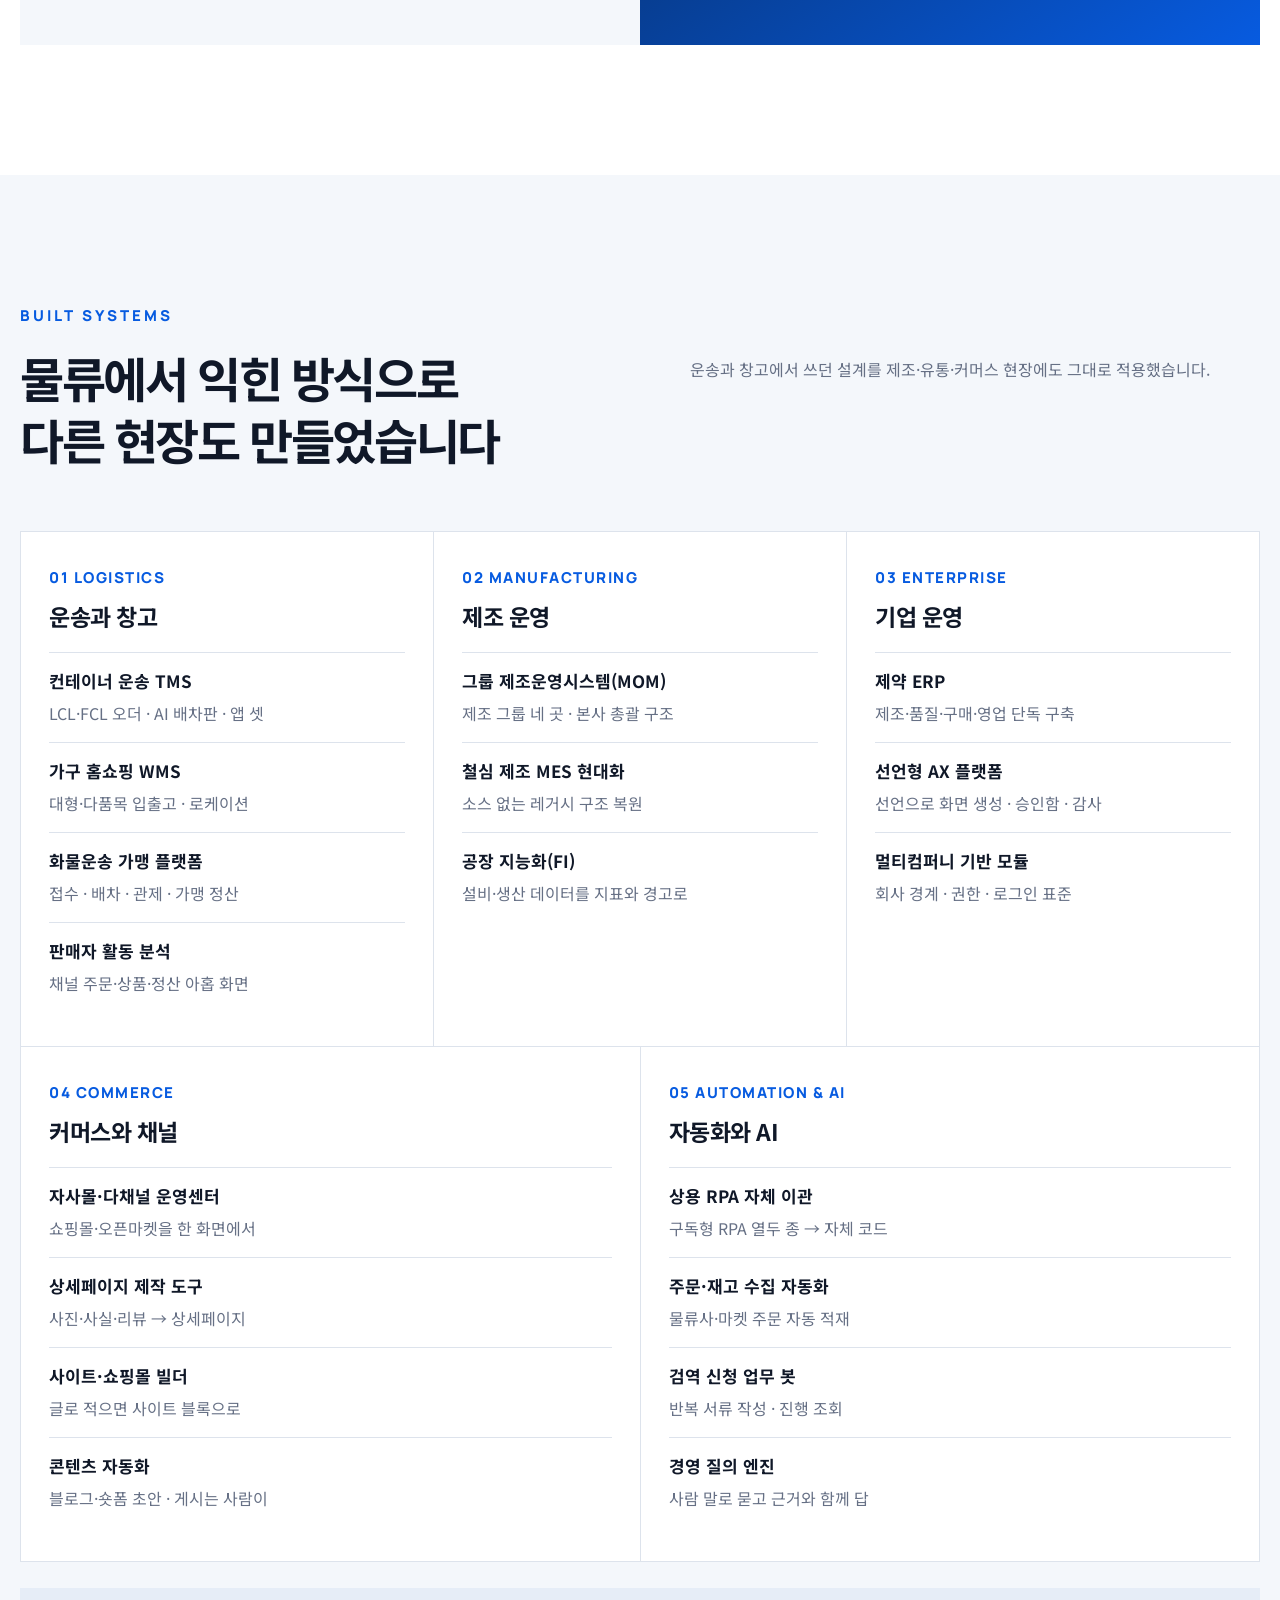
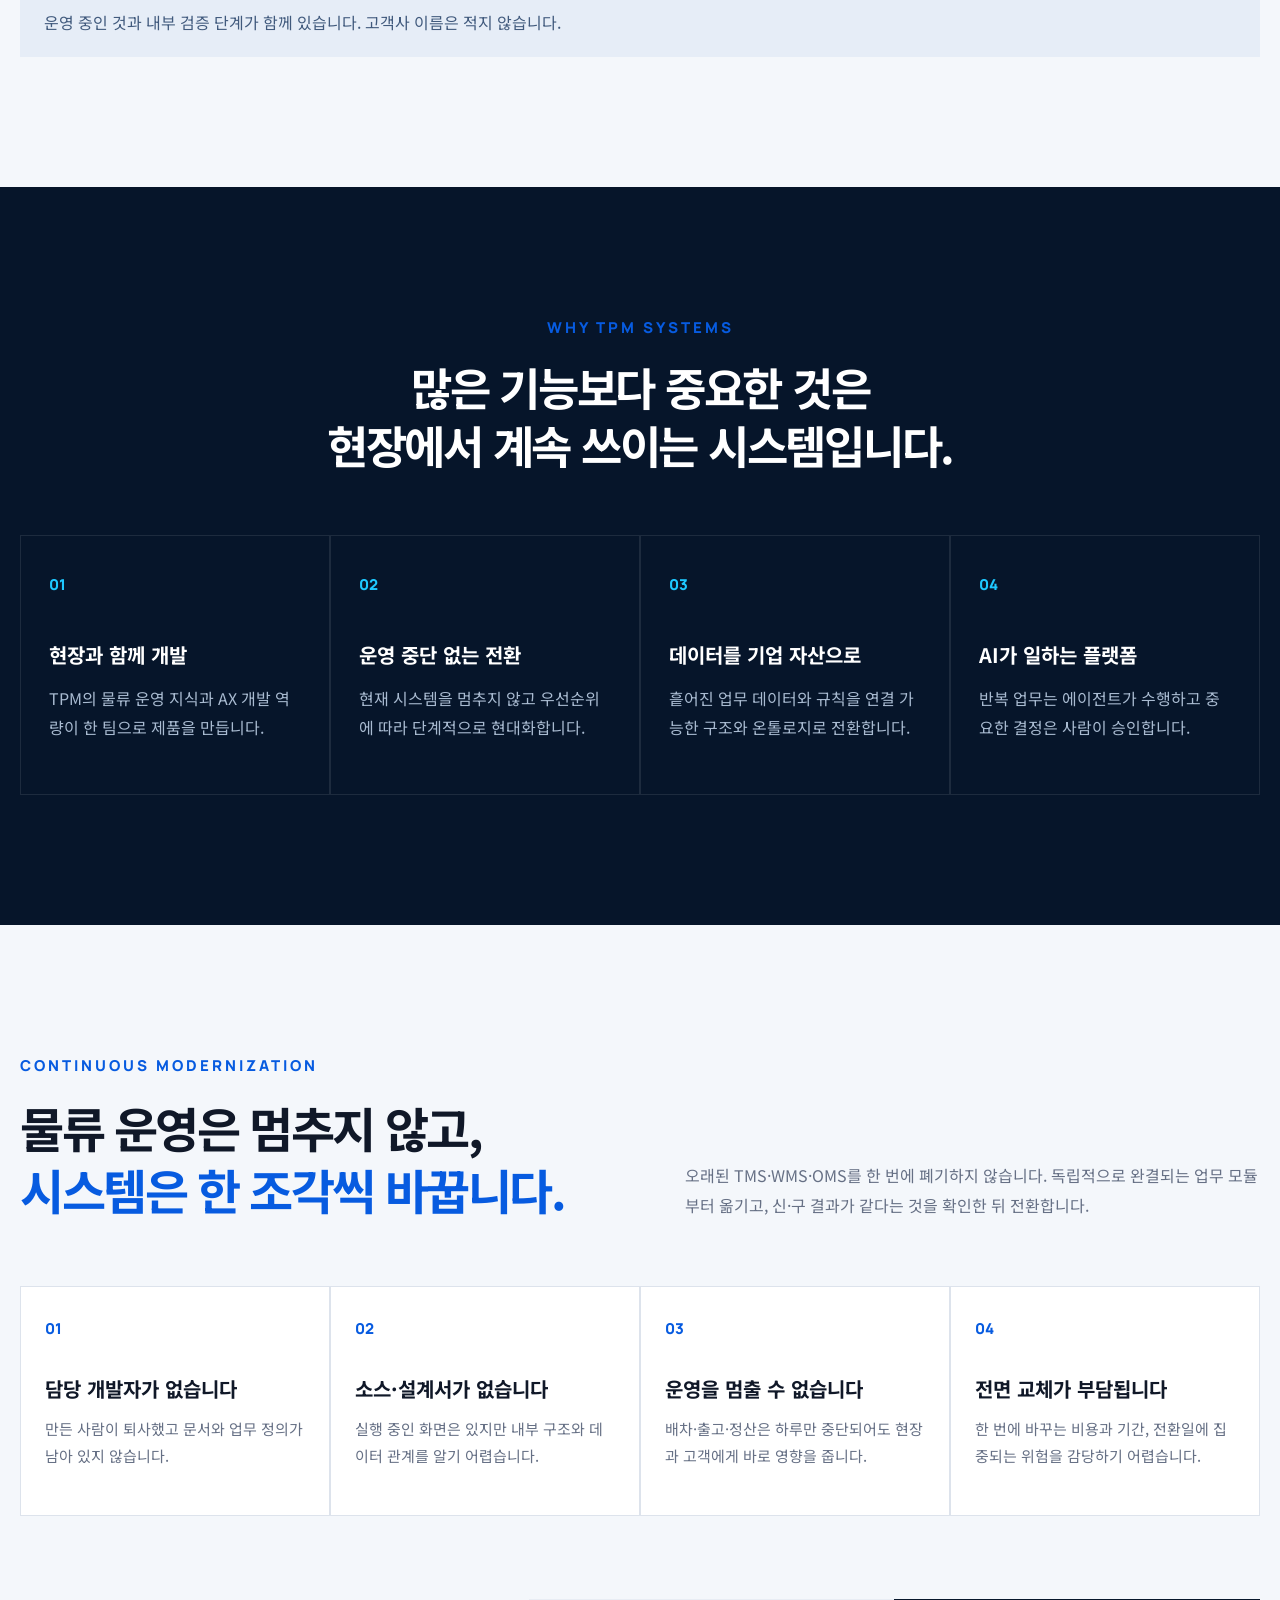
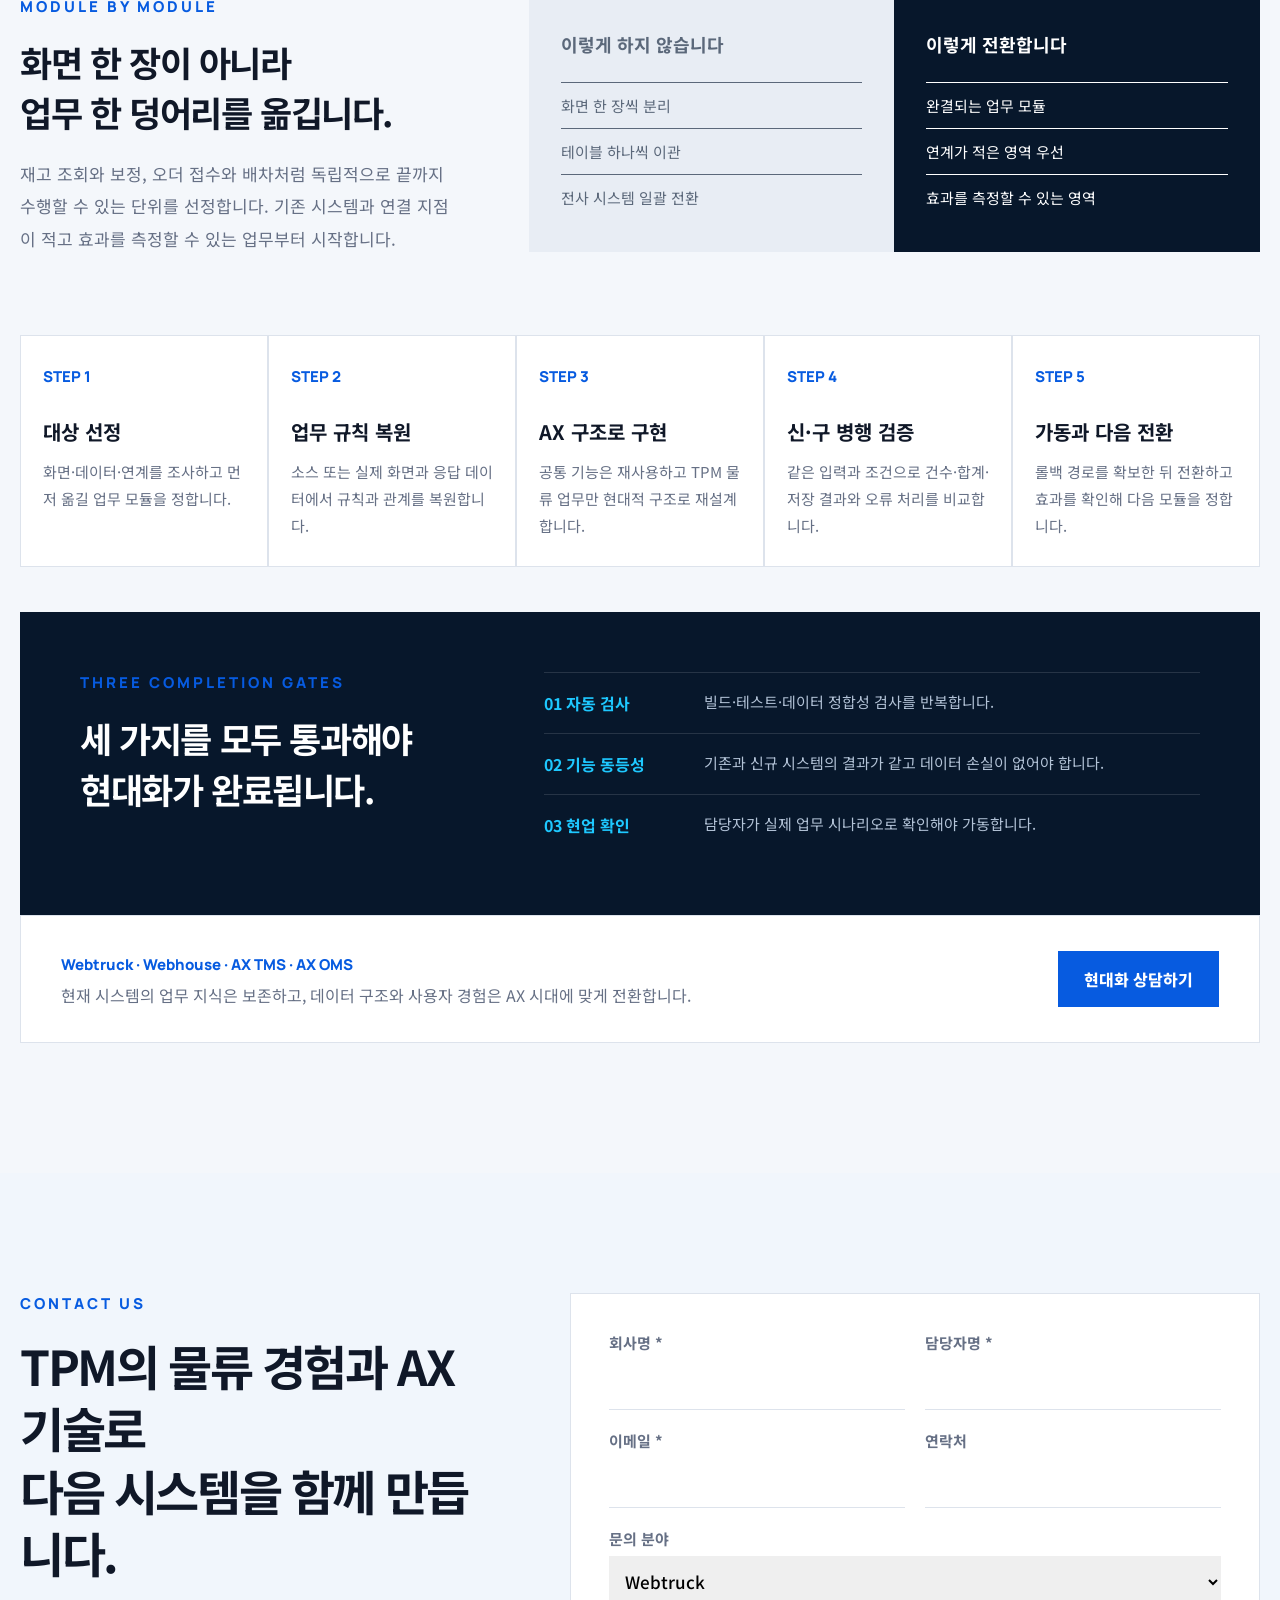
==== commit 4763d8b1: "회사 정보 변경 — (주)티피엠 · 인천 송도센텀하이브 주소 · 010-9164-8522" ====
--- a/index.html
+++ b/index.html
@@ -19,6 +19,7 @@
       rel="stylesheet"
     />
     <link rel="stylesheet" href="assets/benchmark.css" />
+    <script src="assets/open-at-top.js"></script>
   </head>
   <body>
     <header>
@@ -716,7 +717,7 @@
             </h2>
             <p>
               <a href="mailto:tpm@tpmsystems.co.kr">tpm@tpmsystems.co.kr</a
-              ><a href="tel:01097838522">010-9783-8522</a>
+              ><a href="tel:01091648522">010-9164-8522</a>
             </p>
           </div>
           <form
@@ -767,13 +768,13 @@
       <div class="logo brand-logo"><img src="assets/tpm-logo-original-transparent.png" alt="TPM" /><span class="systems-word">Systems</span></div>
       <div>
         <p>
-          <b>티피엠시스템즈(주)</b> · 대표 민화영 · 사업자등록번호 193-86-00849
+          <b>(주)티피엠</b> · 대표 민화영 · 사업자등록번호 193-86-00849
         </p>
-        <p>서울특별시 중구 남대문로 117, 11층 1153호(다동, 동아빌딩)</p>
+        <p>인천광역시 연수구 인천타워대로 301, 716(송도센텀하이브)</p>
         <p>소프트웨어 개발 및 판매 · 통신판매업 · 물류컨설팅업</p>
         <p>
           <a href="mailto:tpm@tpmsystems.co.kr">tpm@tpmsystems.co.kr</a> ·
-          010-9783-8522
+          010-9164-8522
         </p>
       </div>
       <p>© 2026 TPM Systems.</p>
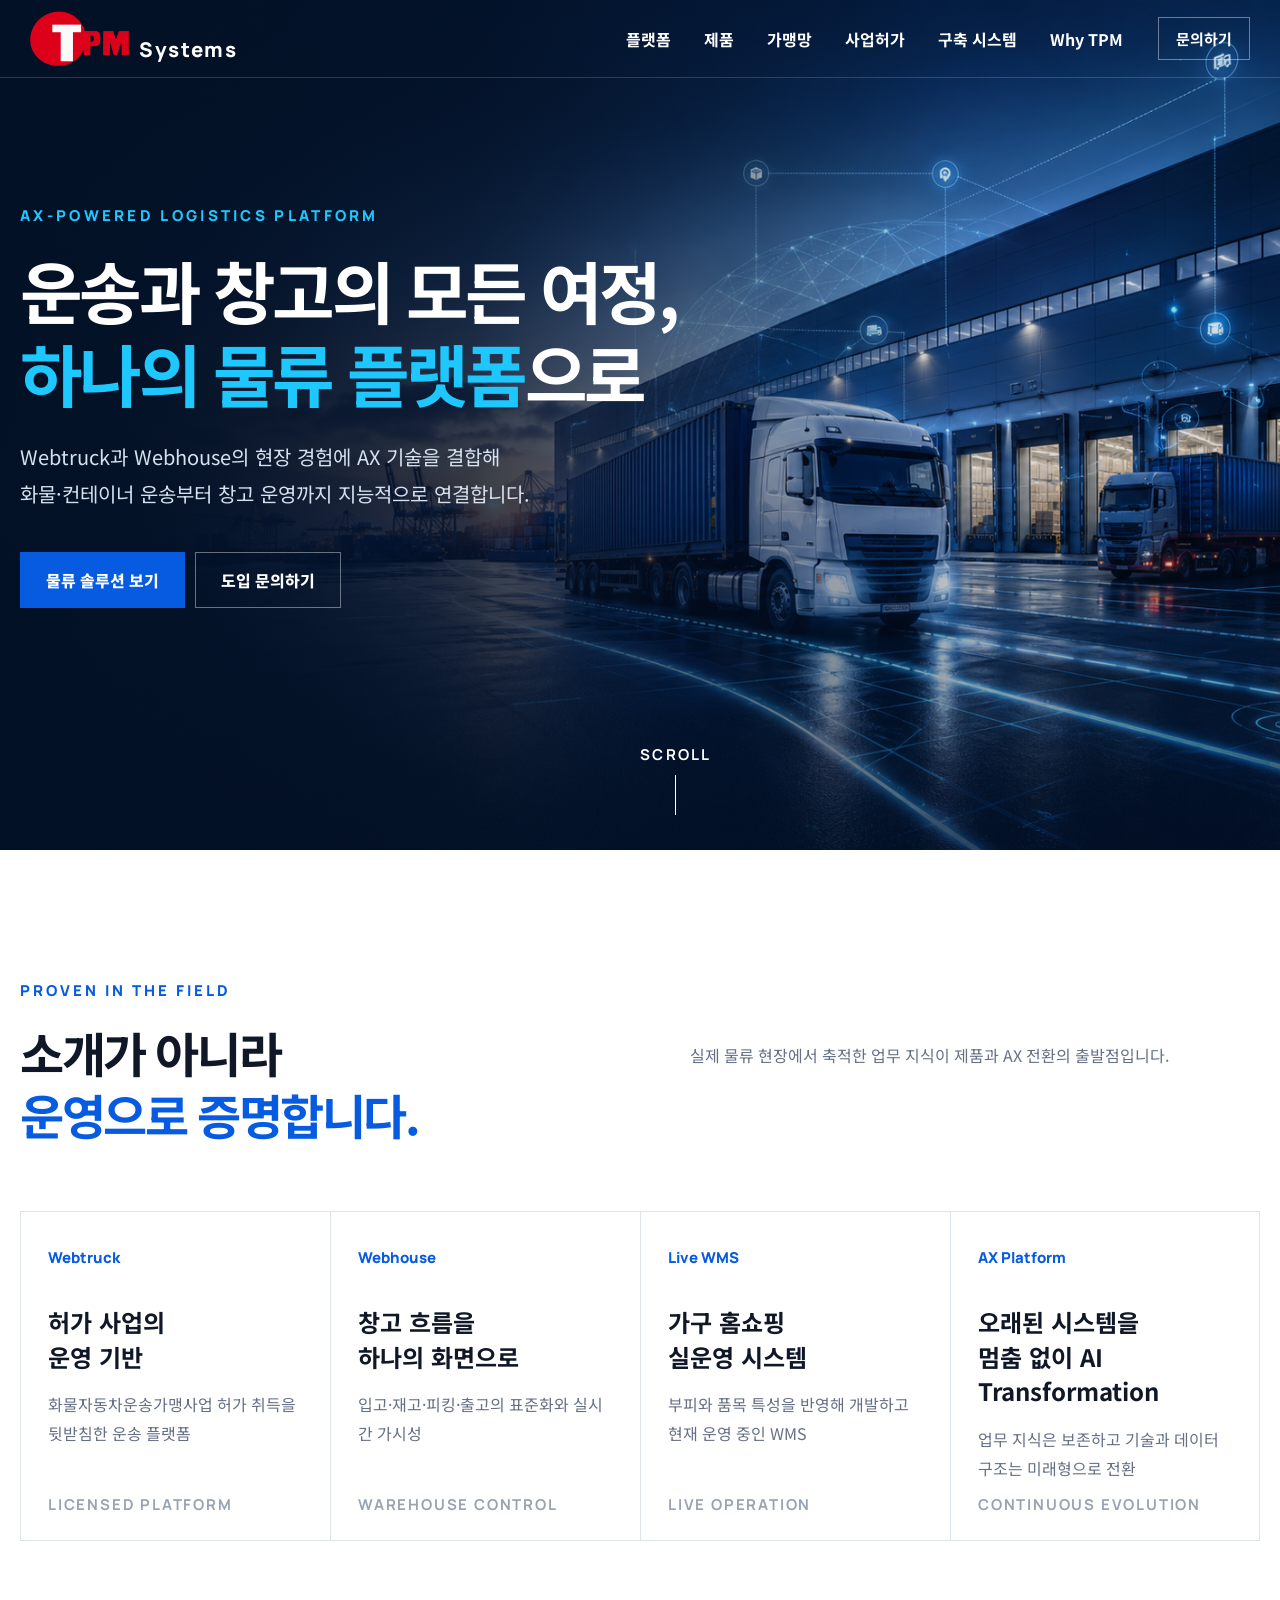
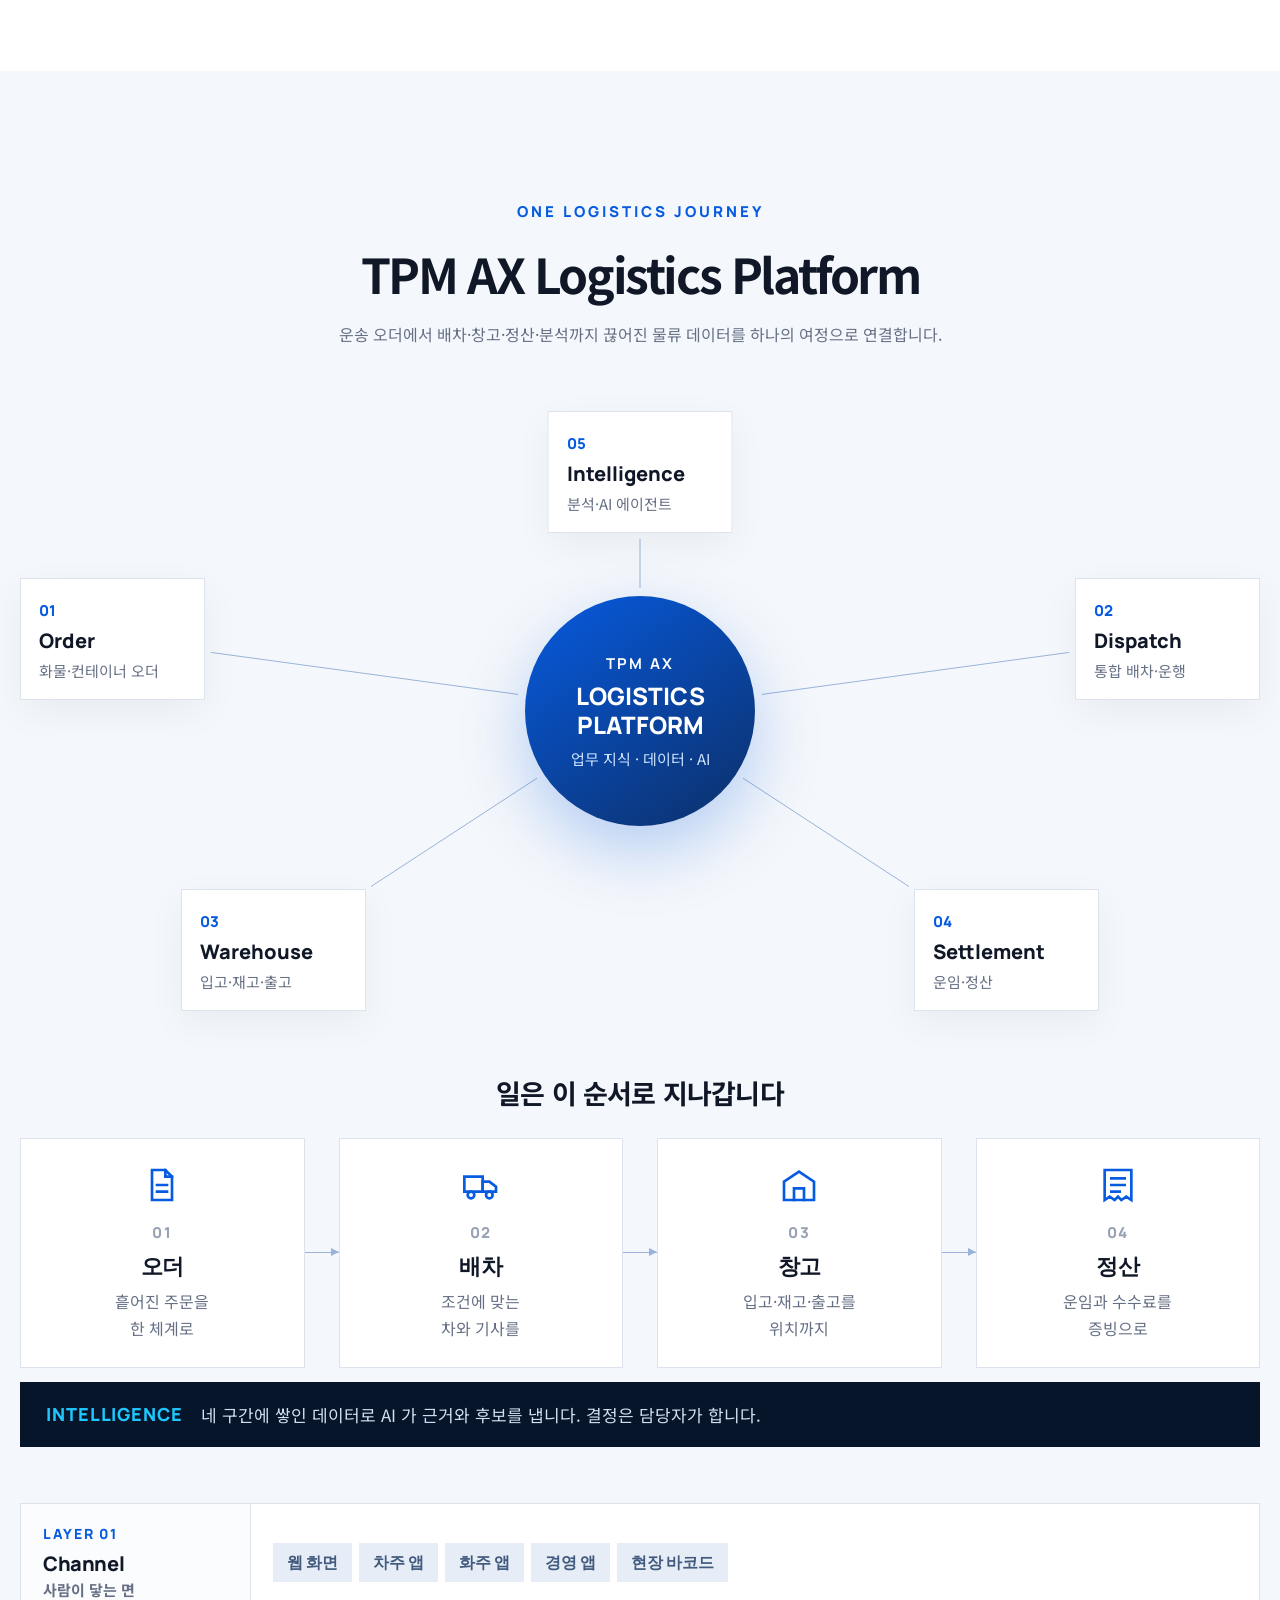
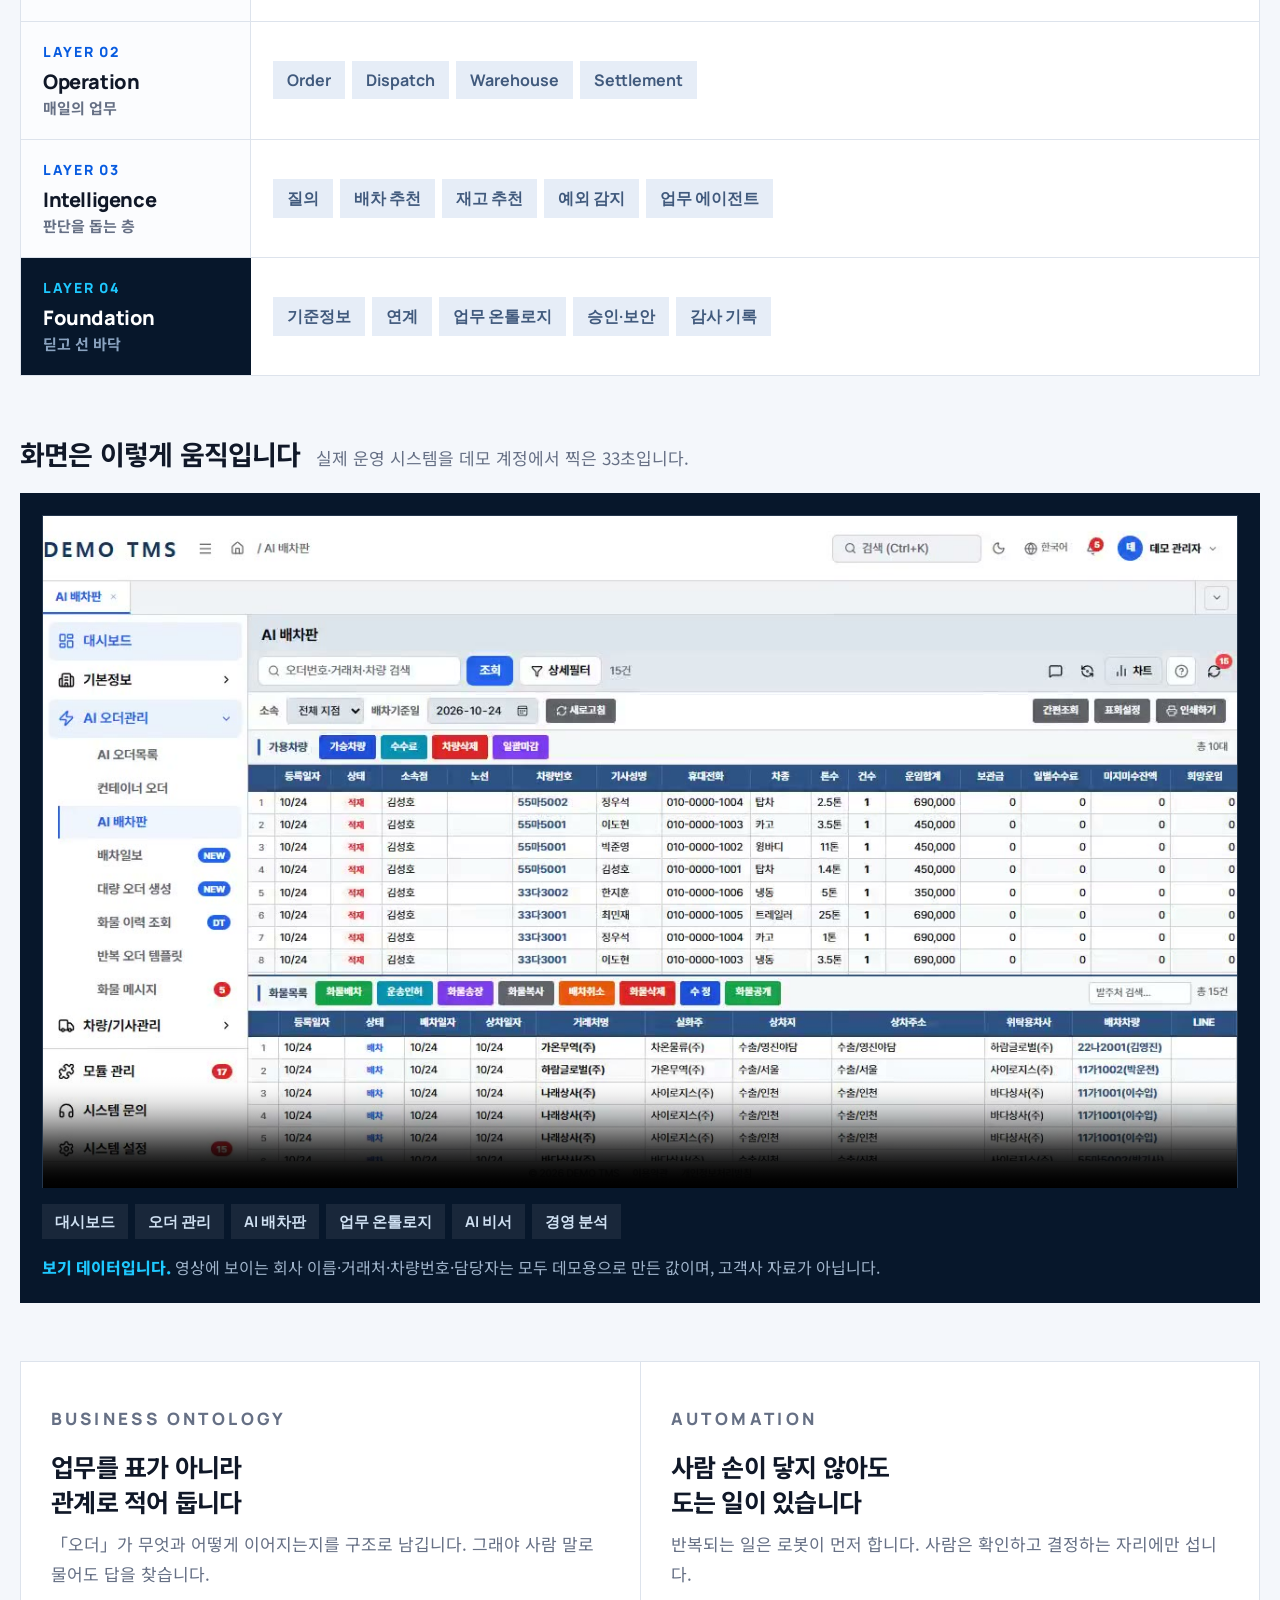
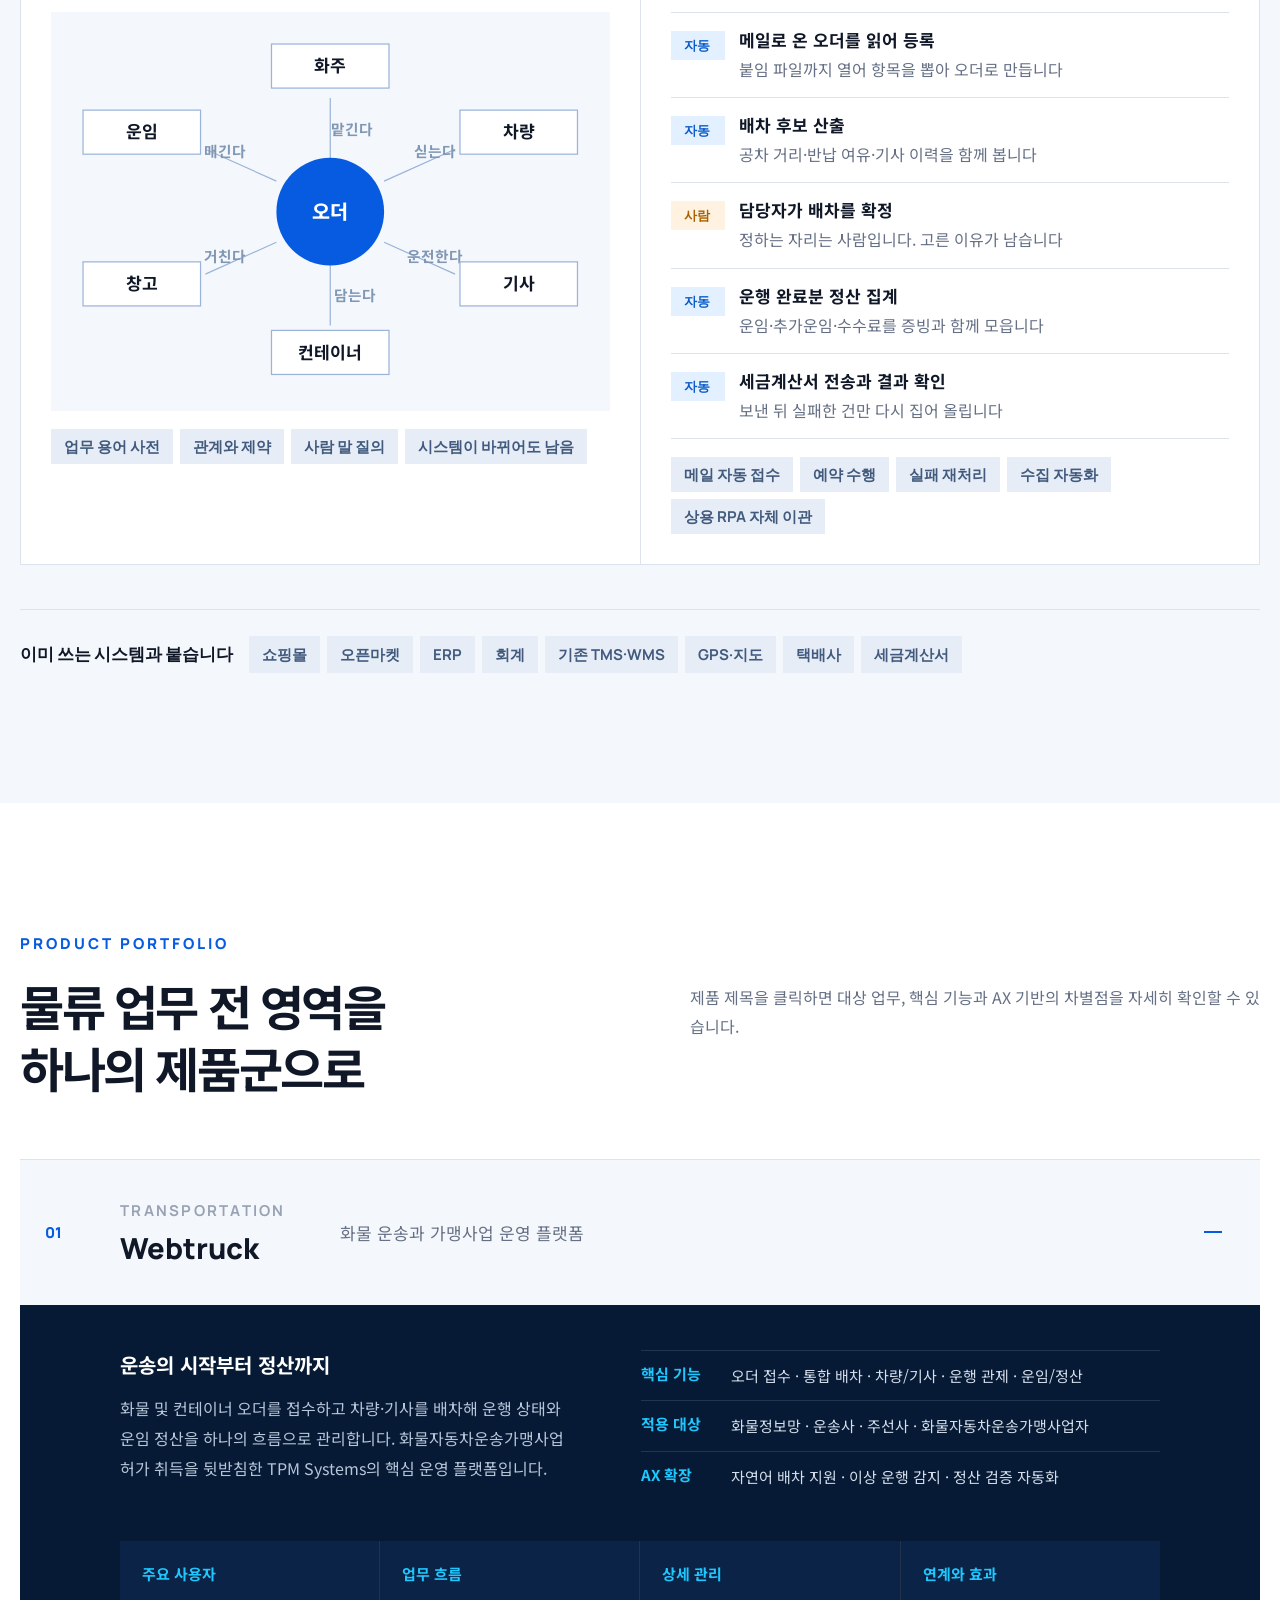
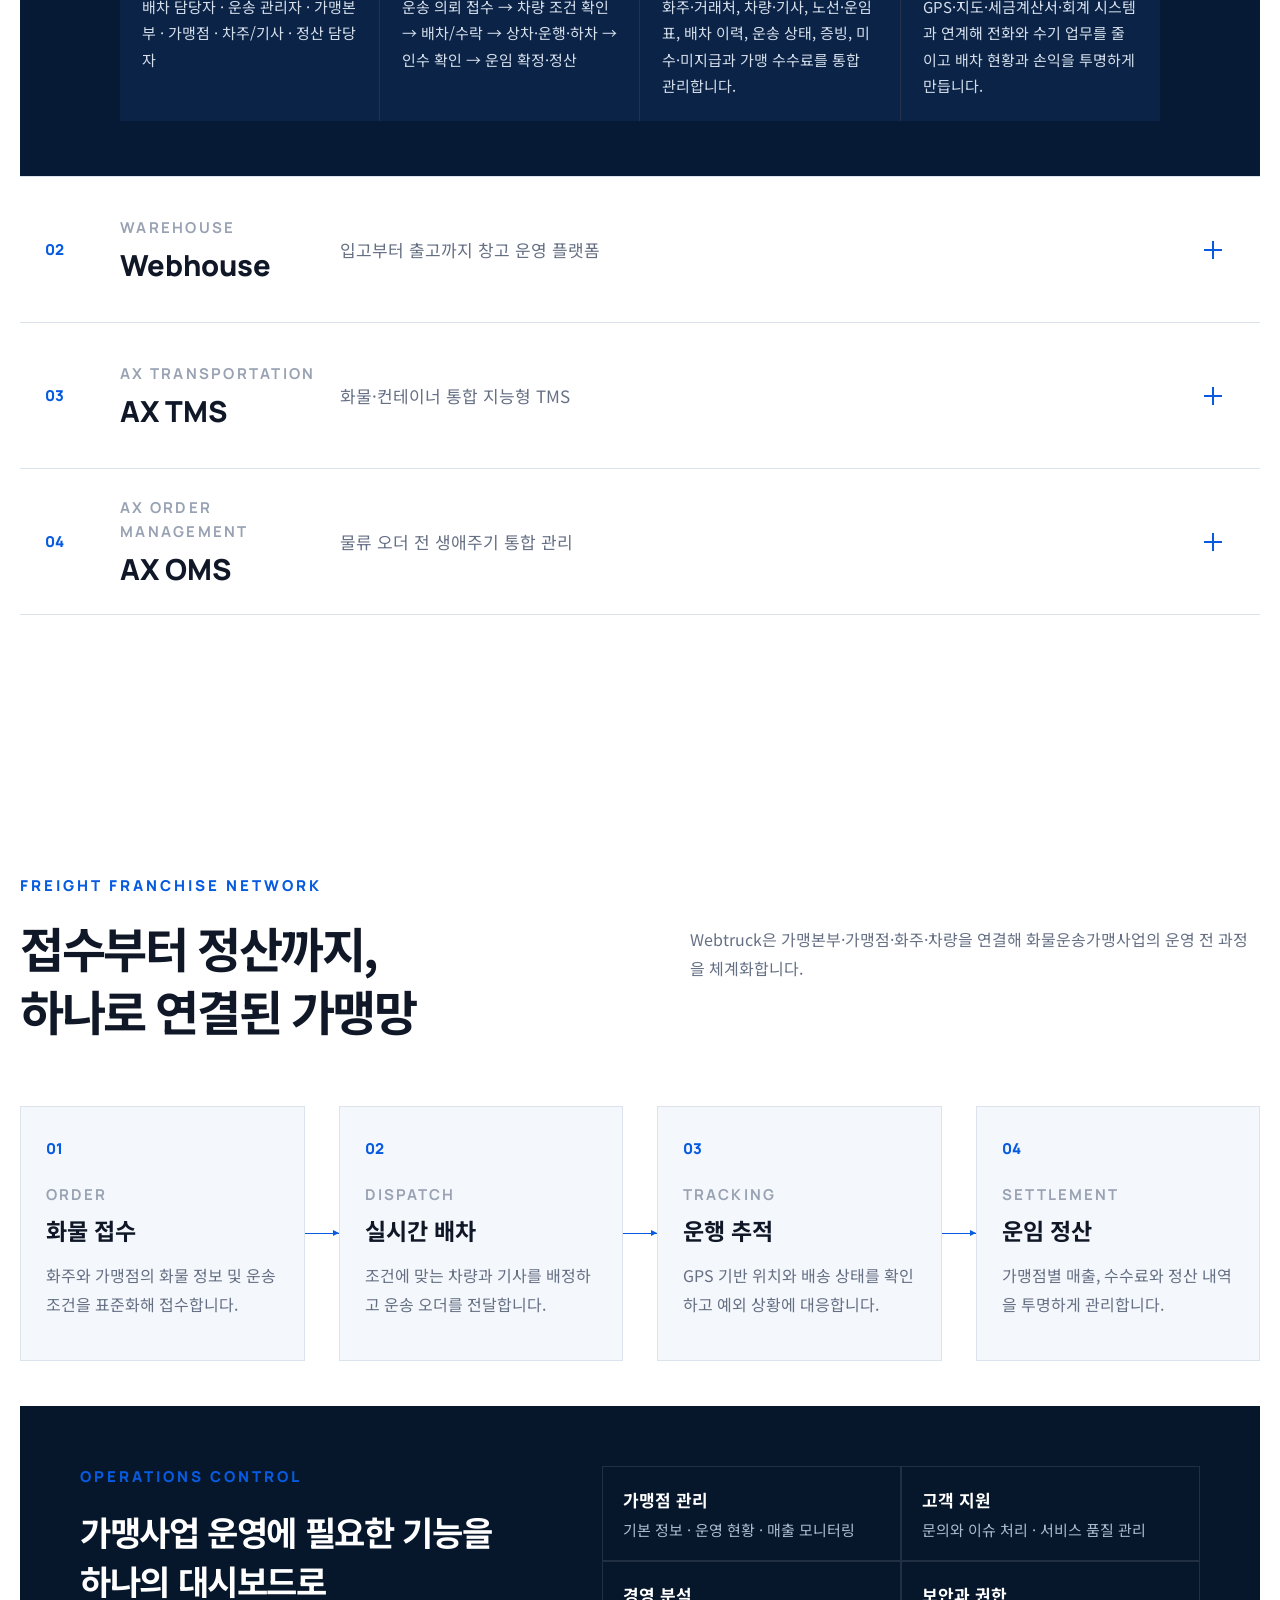
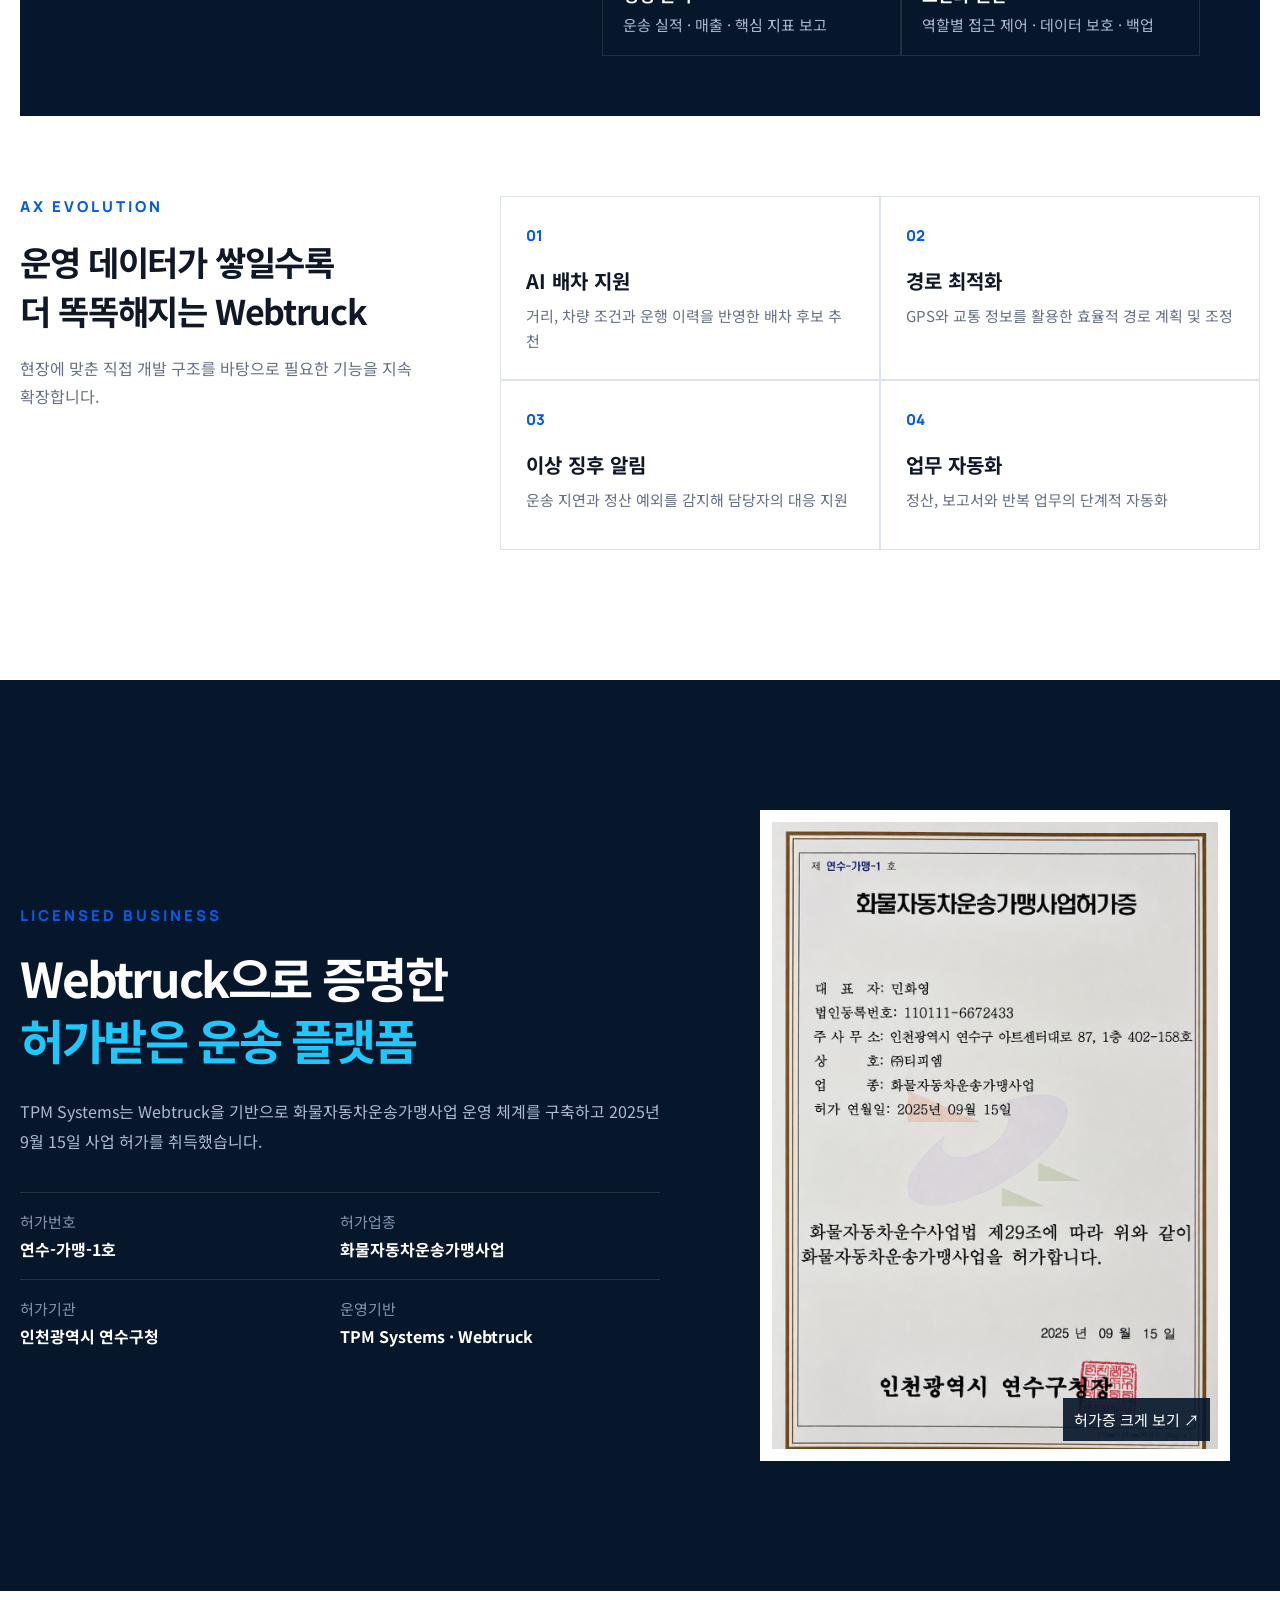
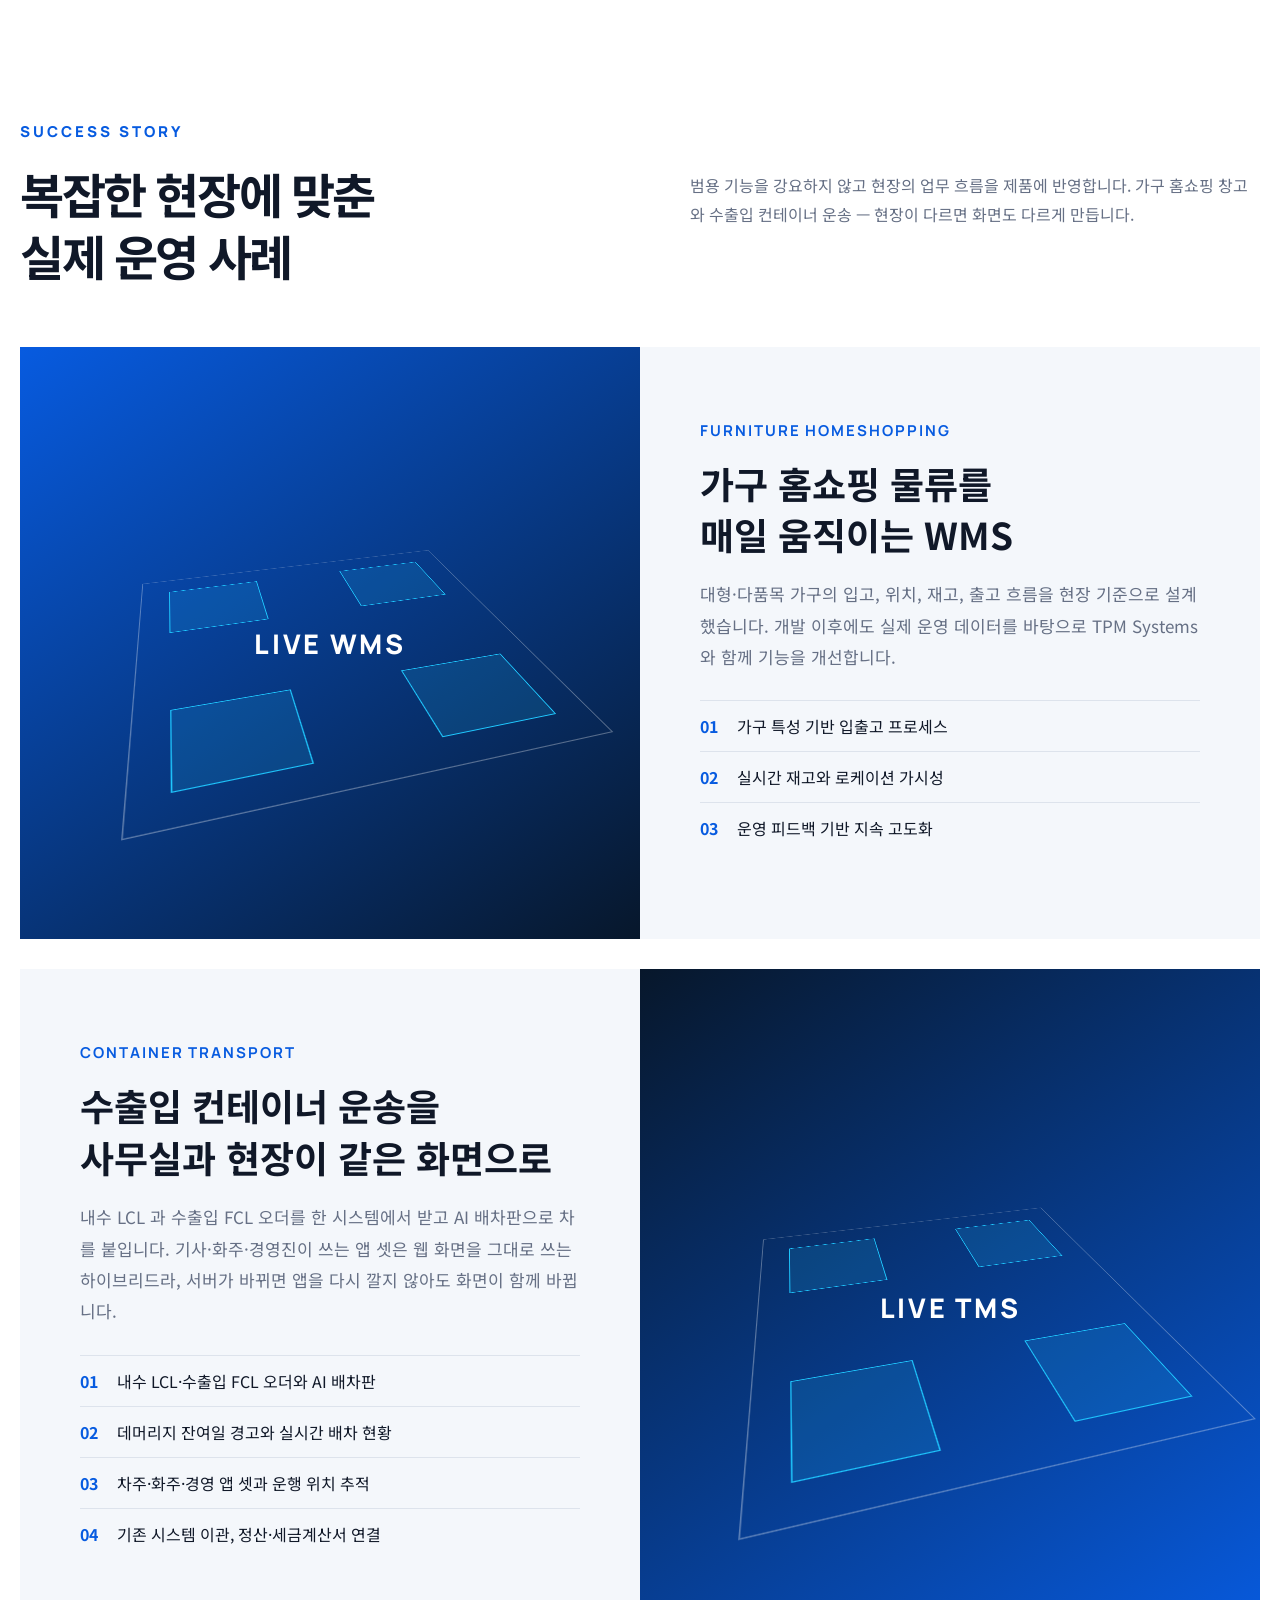
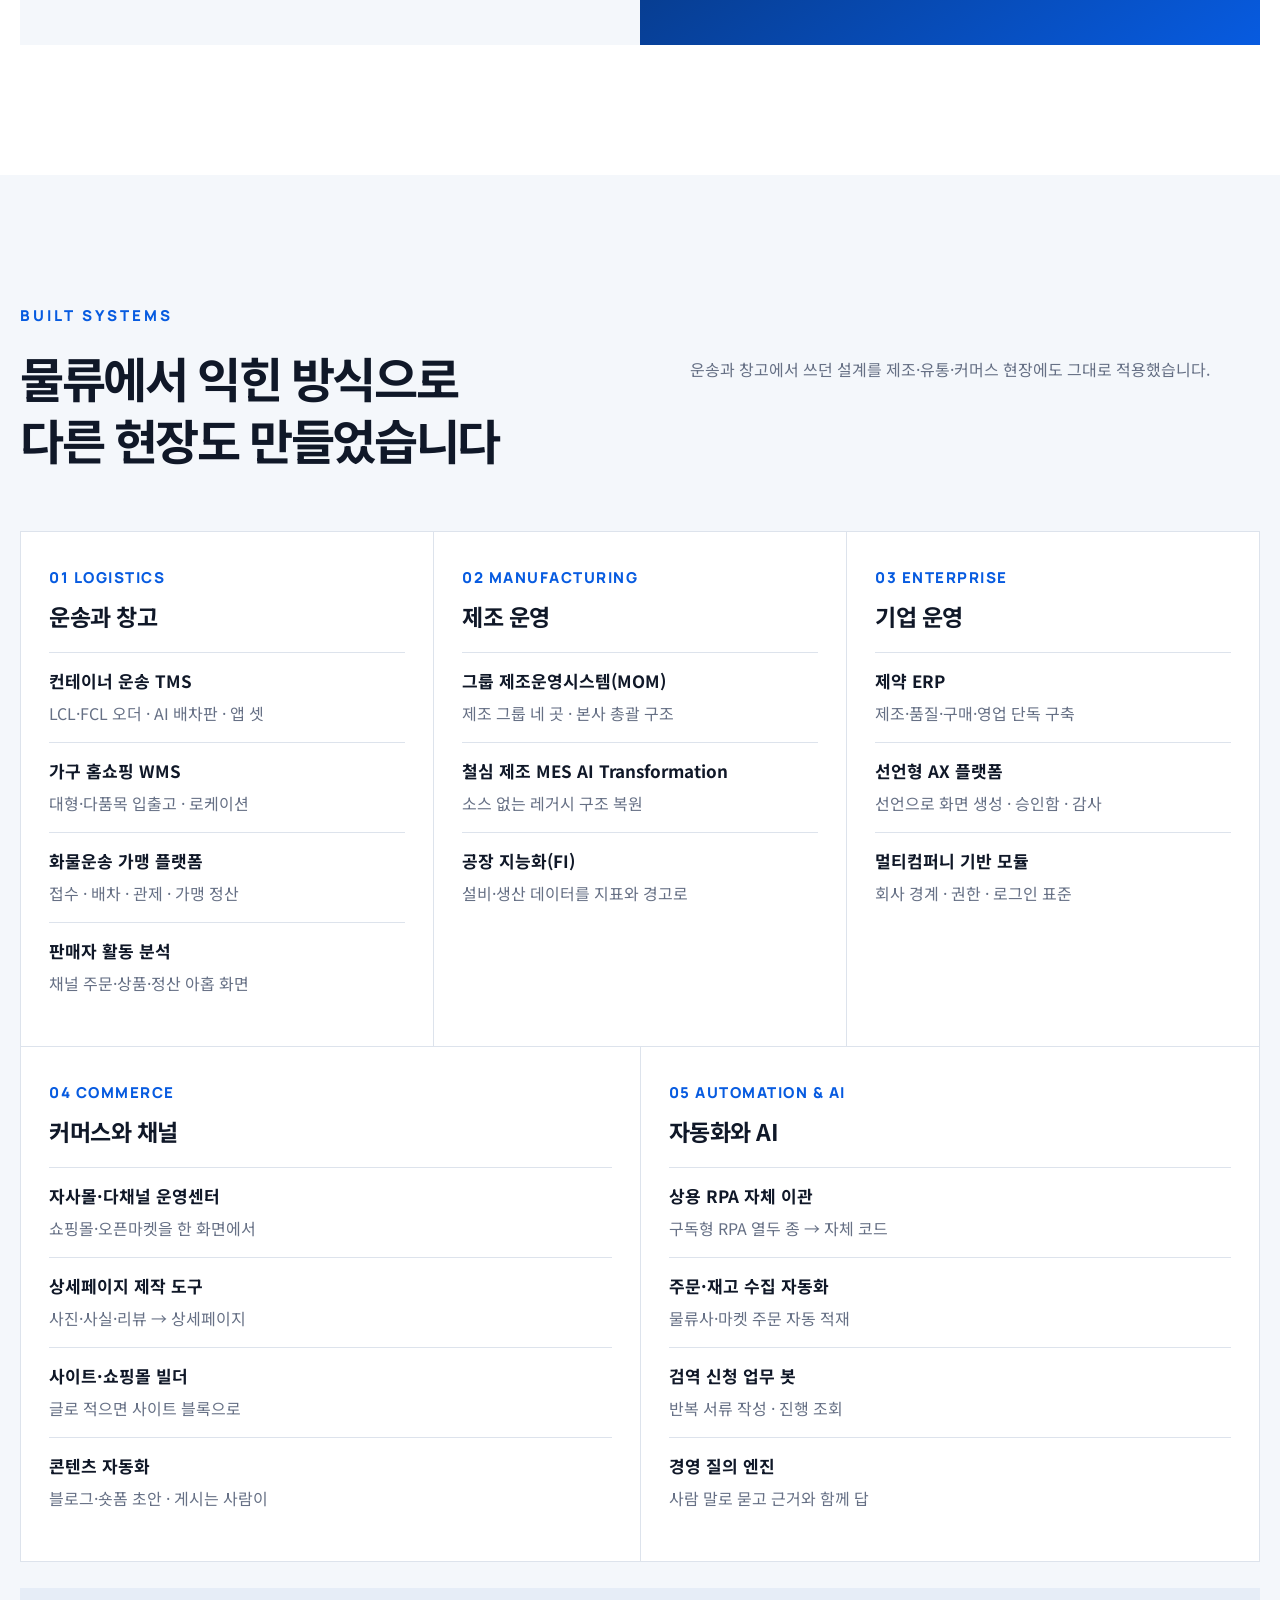
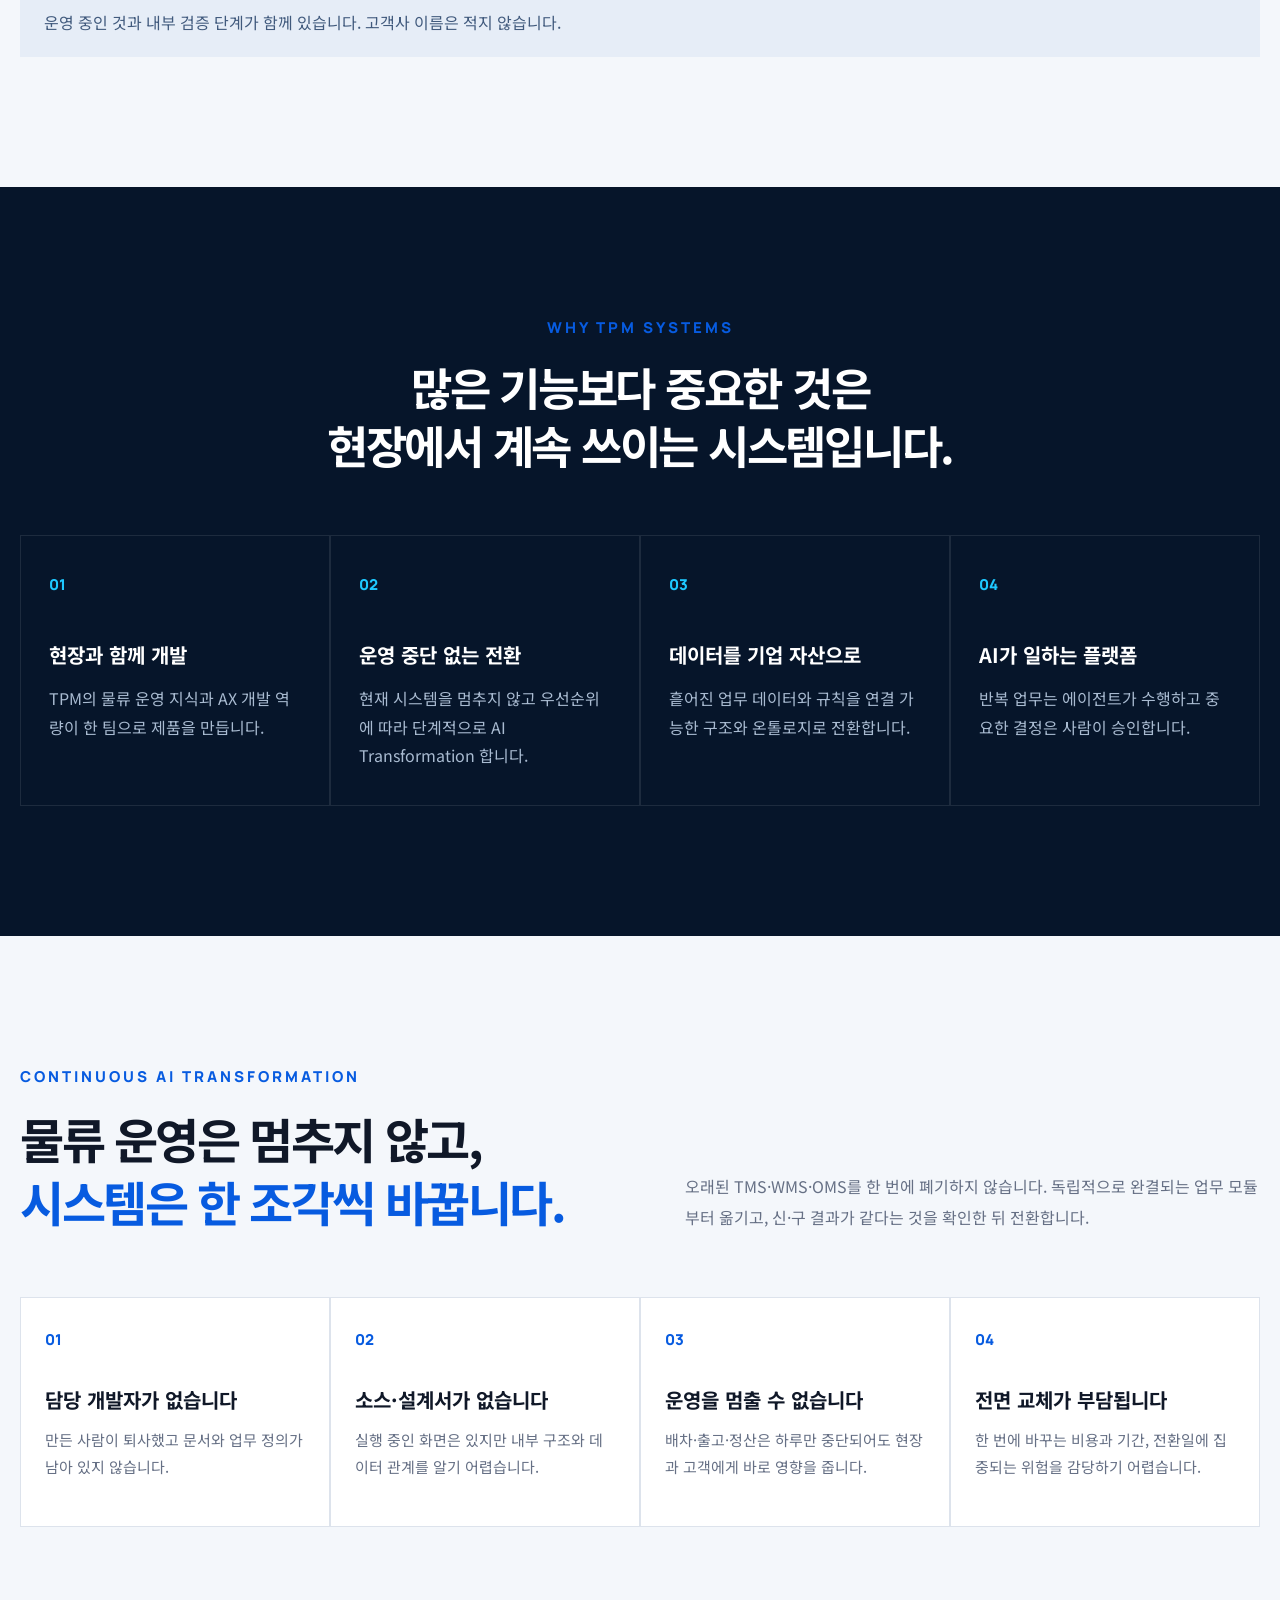
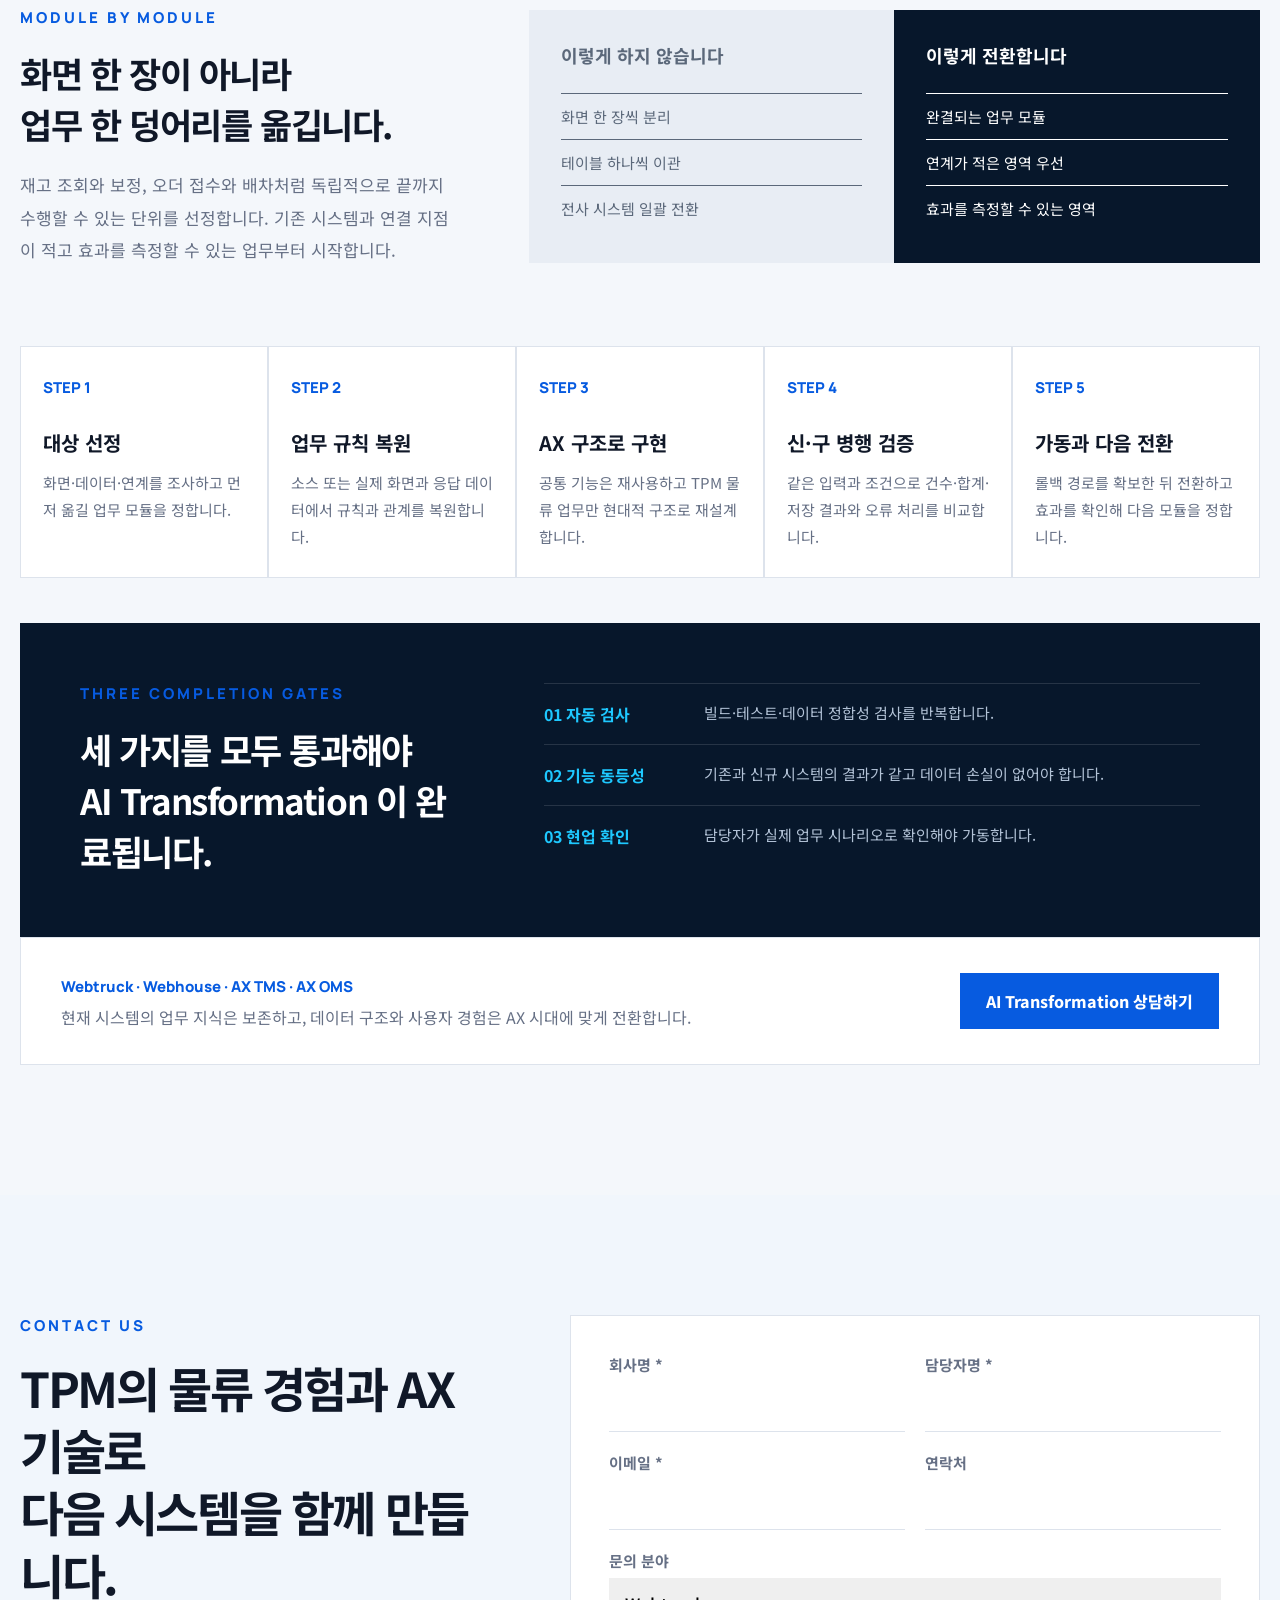
==== commit 76f20353: "「현대화」를 AI Transformation 으로" ====
--- a/index.html
+++ b/index.html
@@ -83,7 +83,7 @@
           </article>
           <article>
             <b>AX Platform</b>
-            <h3>오래된 시스템을<br />멈춤 없이 현대화</h3>
+            <h3>오래된 시스템을<br />멈춤 없이 AI Transformation</h3>
             <p>업무 지식은 보존하고 기술과 데이터 구조는 미래형으로 전환</p>
             <span>CONTINUOUS EVOLUTION</span>
           </article>
@@ -599,7 +599,7 @@
               <h3>제조 운영</h3>
               <ul>
                 <li><strong>그룹 제조운영시스템(MOM)</strong><span>제조 그룹 네 곳 · 본사 총괄 구조</span></li>
-                <li><strong>철심 제조 MES 현대화</strong><span>소스 없는 레거시 구조 복원</span></li>
+                <li><strong>철심 제조 MES AI Transformation</strong><span>소스 없는 레거시 구조 복원</span></li>
                 <li><strong>공장 지능화(FI)</strong><span>설비·생산 데이터를 지표와 경고로</span></li>
               </ul>
             </article>
@@ -658,7 +658,7 @@
               <h3>운영 중단 없는 전환</h3>
               <p>
                 현재 시스템을 멈추지 않고 우선순위에 따라 단계적으로
-                현대화합니다.
+                AI Transformation 합니다.
               </p>
             </article>
             <article>
@@ -683,7 +683,7 @@
       <section class="modernization">
         <div class="wrap">
           <div class="modern-head">
-            <div><p class="eyebrow">CONTINUOUS MODERNIZATION</p><h2>물류 운영은 멈추지 않고,<br /><em>시스템은 한 조각씩 바꿉니다.</em></h2></div>
+            <div><p class="eyebrow">CONTINUOUS AI TRANSFORMATION</p><h2>물류 운영은 멈추지 않고,<br /><em>시스템은 한 조각씩 바꿉니다.</em></h2></div>
             <p>오래된 TMS·WMS·OMS를 한 번에 폐기하지 않습니다. 독립적으로 완결되는 업무 모듈부터 옮기고, 신·구 결과가 같다는 것을 확인한 뒤 전환합니다.</p>
           </div>
           <div class="modern-symptoms">
@@ -703,8 +703,8 @@
             <article><span>STEP 4</span><h3>신·구 병행 검증</h3><p>같은 입력과 조건으로 건수·합계·저장 결과와 오류 처리를 비교합니다.</p></article>
             <article><span>STEP 5</span><h3>가동과 다음 전환</h3><p>롤백 경로를 확보한 뒤 전환하고 효과를 확인해 다음 모듈을 정합니다.</p></article>
           </div>
-          <div class="modern-gates"><div><p class="eyebrow">THREE COMPLETION GATES</p><h3>세 가지를 모두 통과해야<br />현대화가 완료됩니다.</h3></div><ol><li><b>01 자동 검사</b><span>빌드·테스트·데이터 정합성 검사를 반복합니다.</span></li><li><b>02 기능 동등성</b><span>기존과 신규 시스템의 결과가 같고 데이터 손실이 없어야 합니다.</span></li><li><b>03 현업 확인</b><span>담당자가 실제 업무 시나리오로 확인해야 가동합니다.</span></li></ol></div>
-          <div class="modern-cta"><div><b>Webtruck · Webhouse · AX TMS · AX OMS</b><p>현재 시스템의 업무 지식은 보존하고, 데이터 구조와 사용자 경험은 AX 시대에 맞게 전환합니다.</p></div><a class="btn blue" href="#contact">현대화 상담하기</a></div>
+          <div class="modern-gates"><div><p class="eyebrow">THREE COMPLETION GATES</p><h3>세 가지를 모두 통과해야<br />AI Transformation 이 완료됩니다.</h3></div><ol><li><b>01 자동 검사</b><span>빌드·테스트·데이터 정합성 검사를 반복합니다.</span></li><li><b>02 기능 동등성</b><span>기존과 신규 시스템의 결과가 같고 데이터 손실이 없어야 합니다.</span></li><li><b>03 현업 확인</b><span>담당자가 실제 업무 시나리오로 확인해야 가동합니다.</span></li></ol></div>
+          <div class="modern-cta"><div><b>Webtruck · Webhouse · AX TMS · AX OMS</b><p>현재 시스템의 업무 지식은 보존하고, 데이터 구조와 사용자 경험은 AX 시대에 맞게 전환합니다.</p></div><a class="btn blue" href="#contact">AI Transformation 상담하기</a></div>
         </div>
       </section>
 
@@ -749,7 +749,7 @@
                   <option>Webhouse</option>
                   <option>WMS 구축</option>
                   <option>AX TMS</option>
-                  <option>레거시 현대화</option>
+                  <option>레거시 AI Transformation</option>
                   <option>기타</option>
                 </select></label
               ><label class="wide"
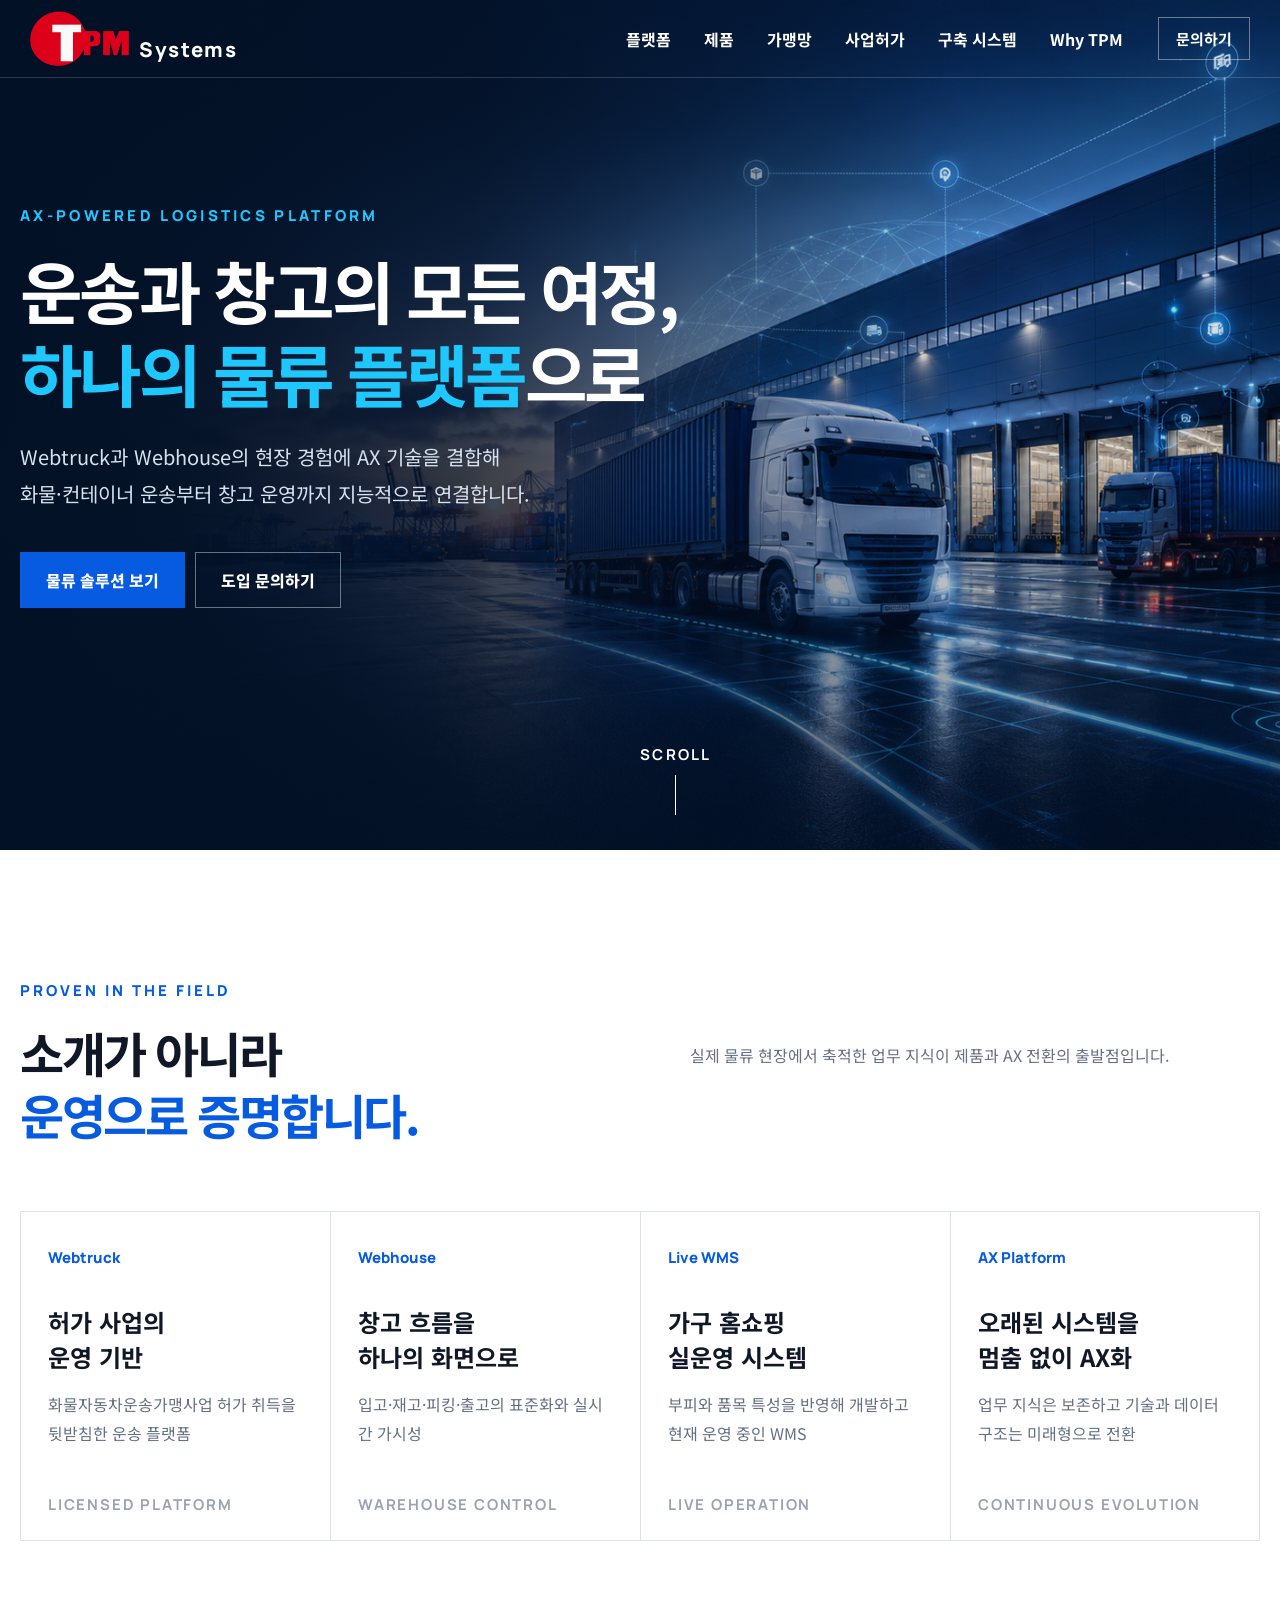
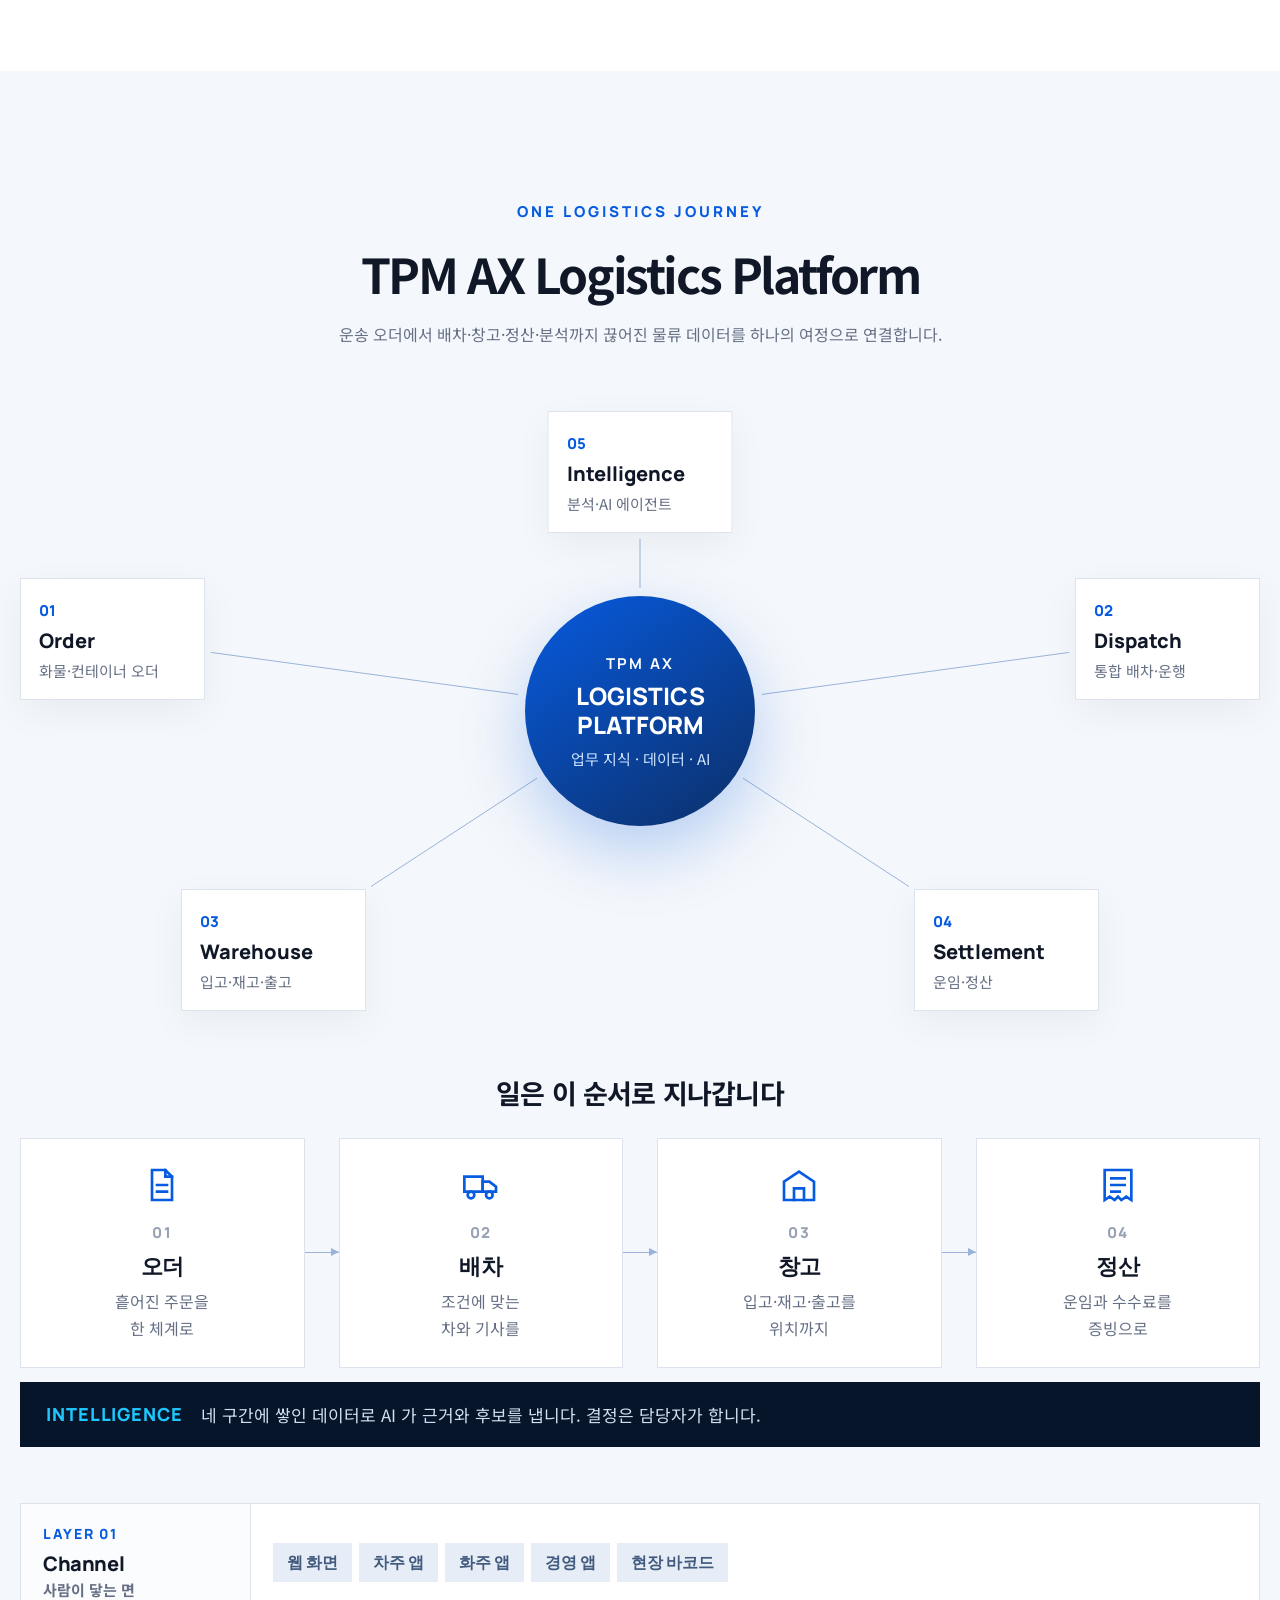
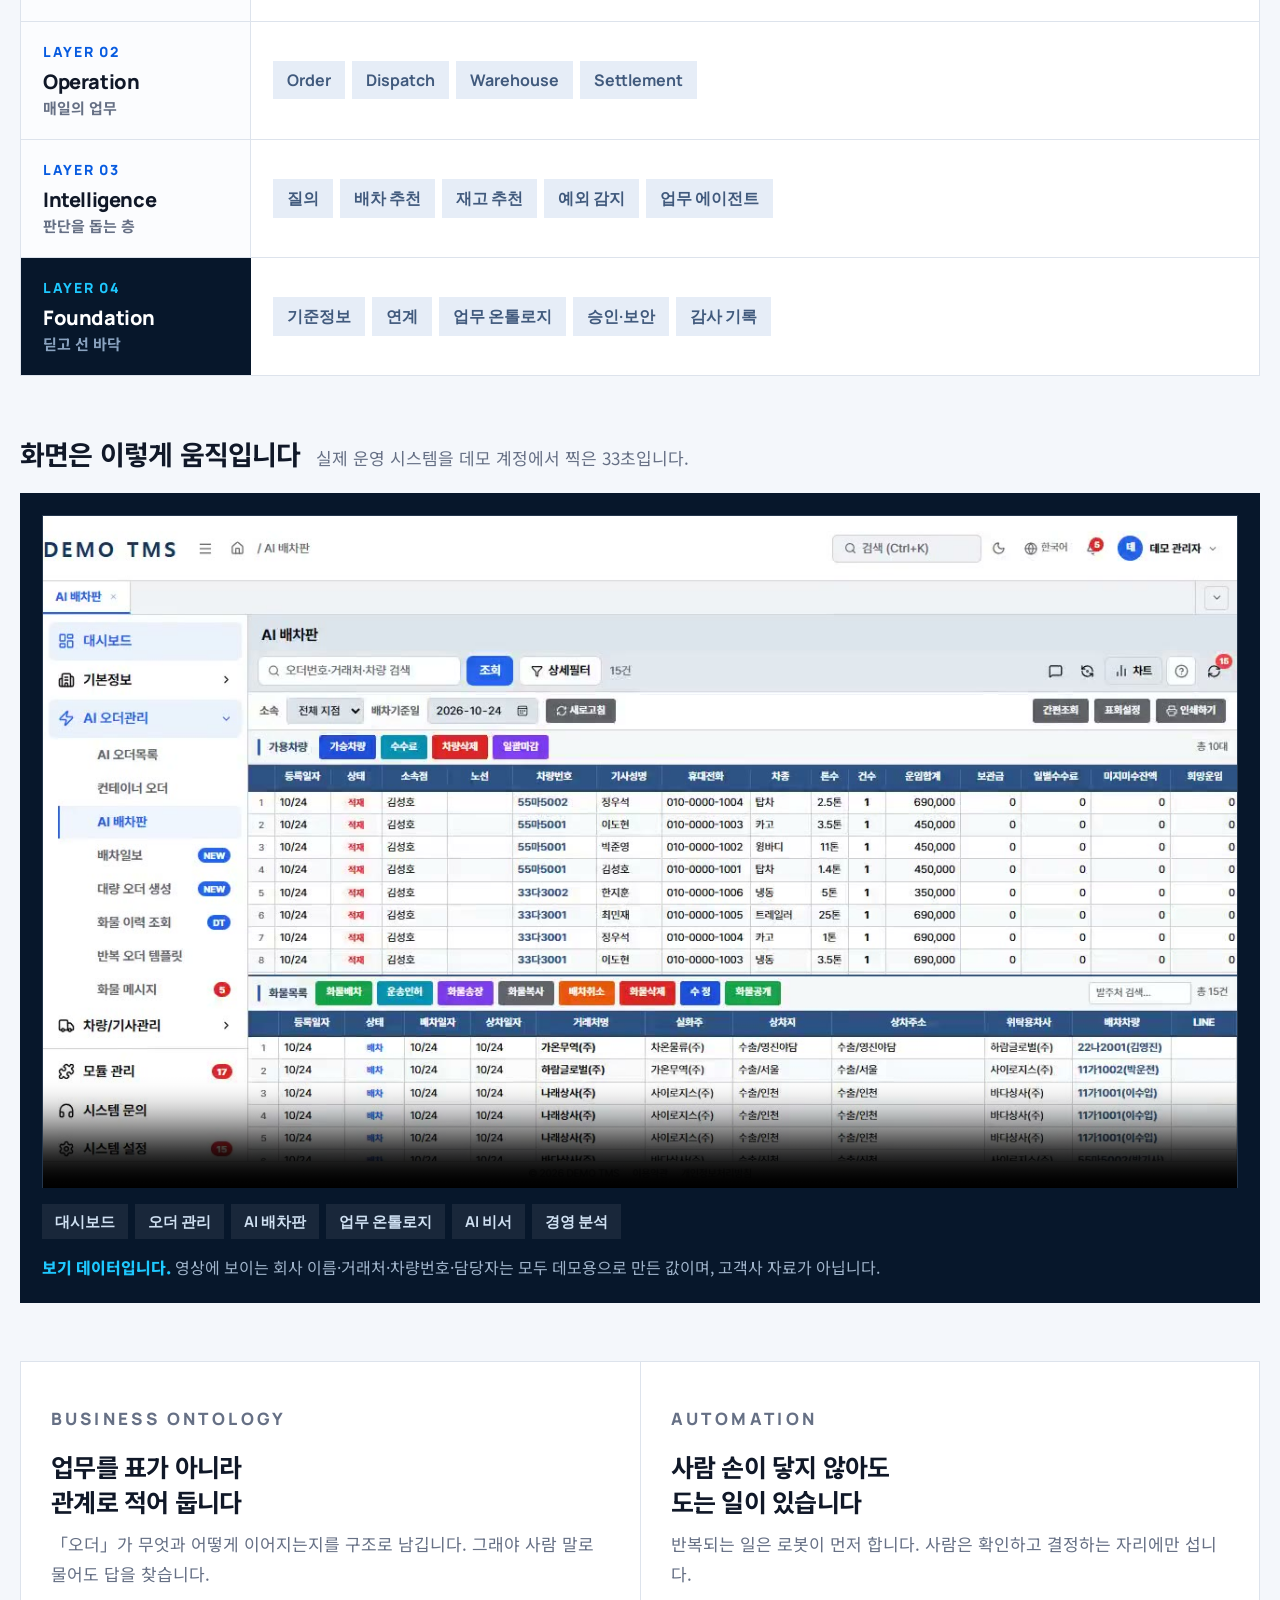
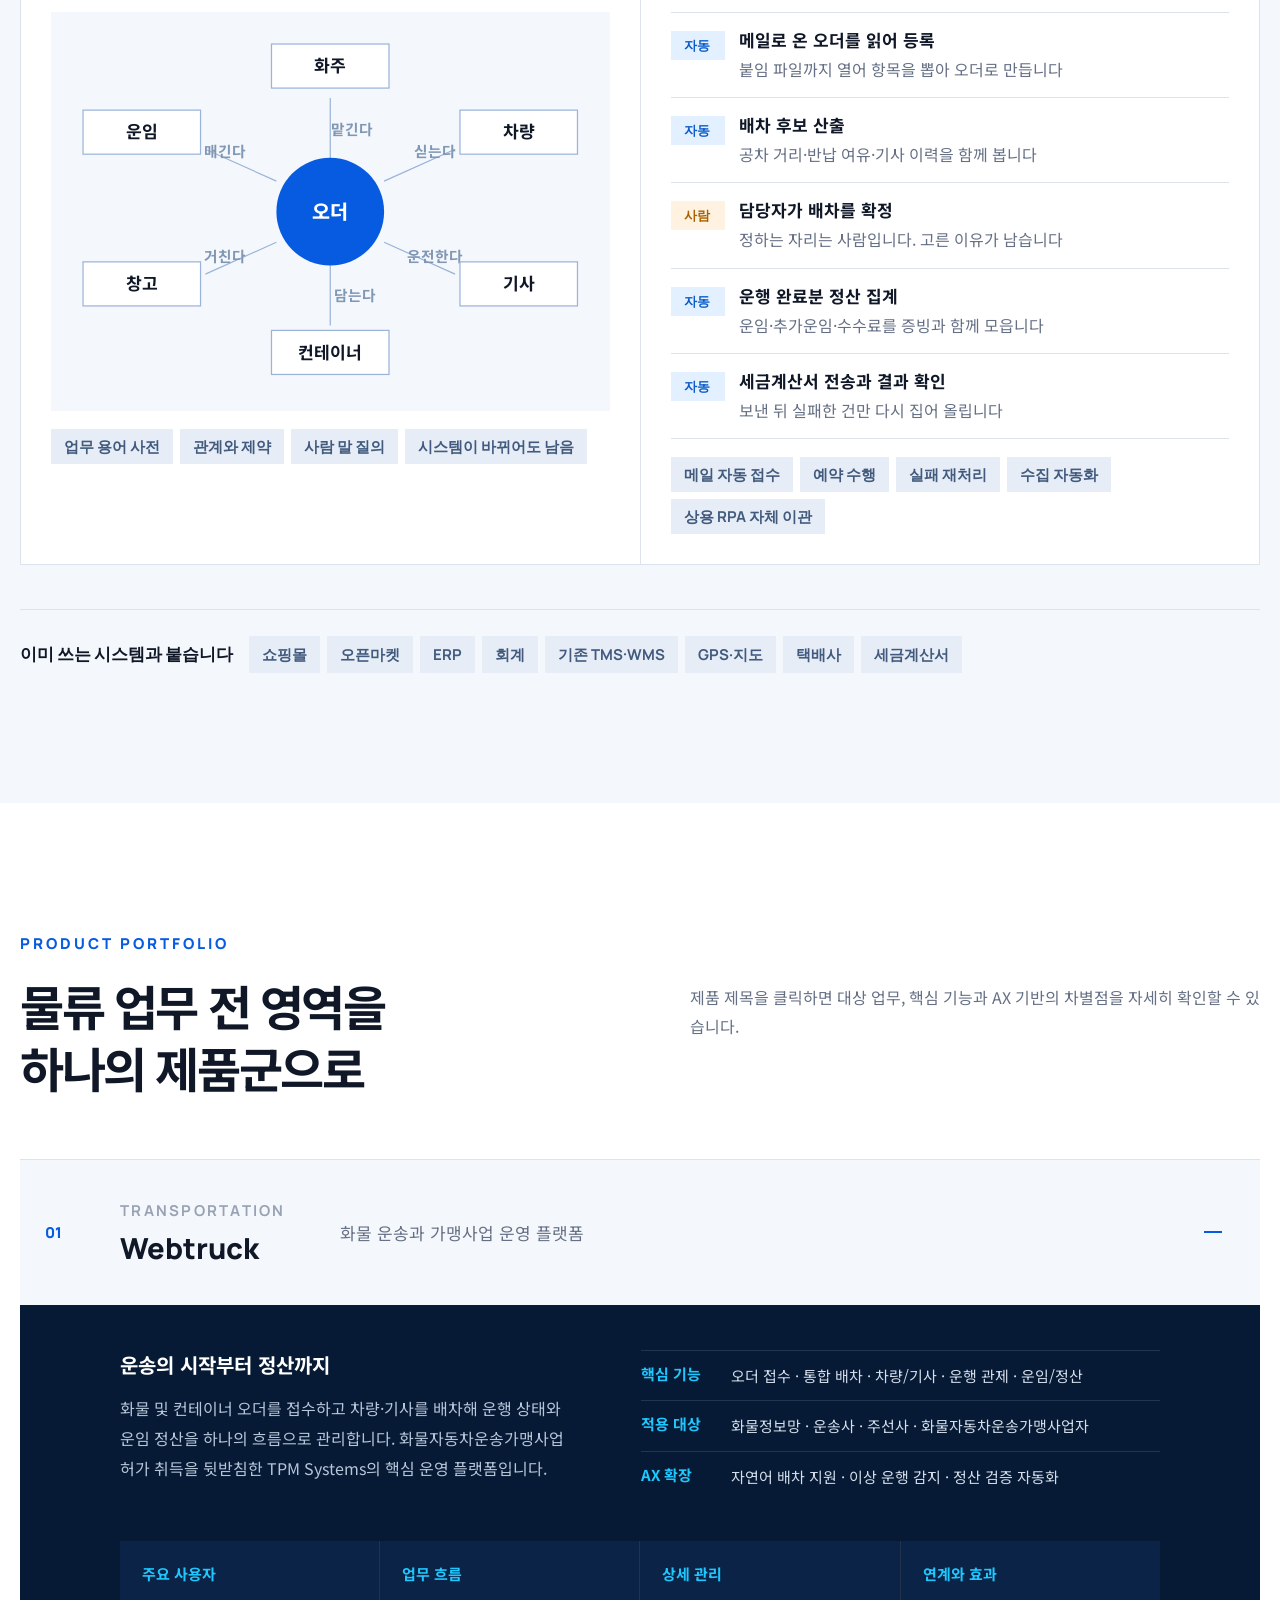
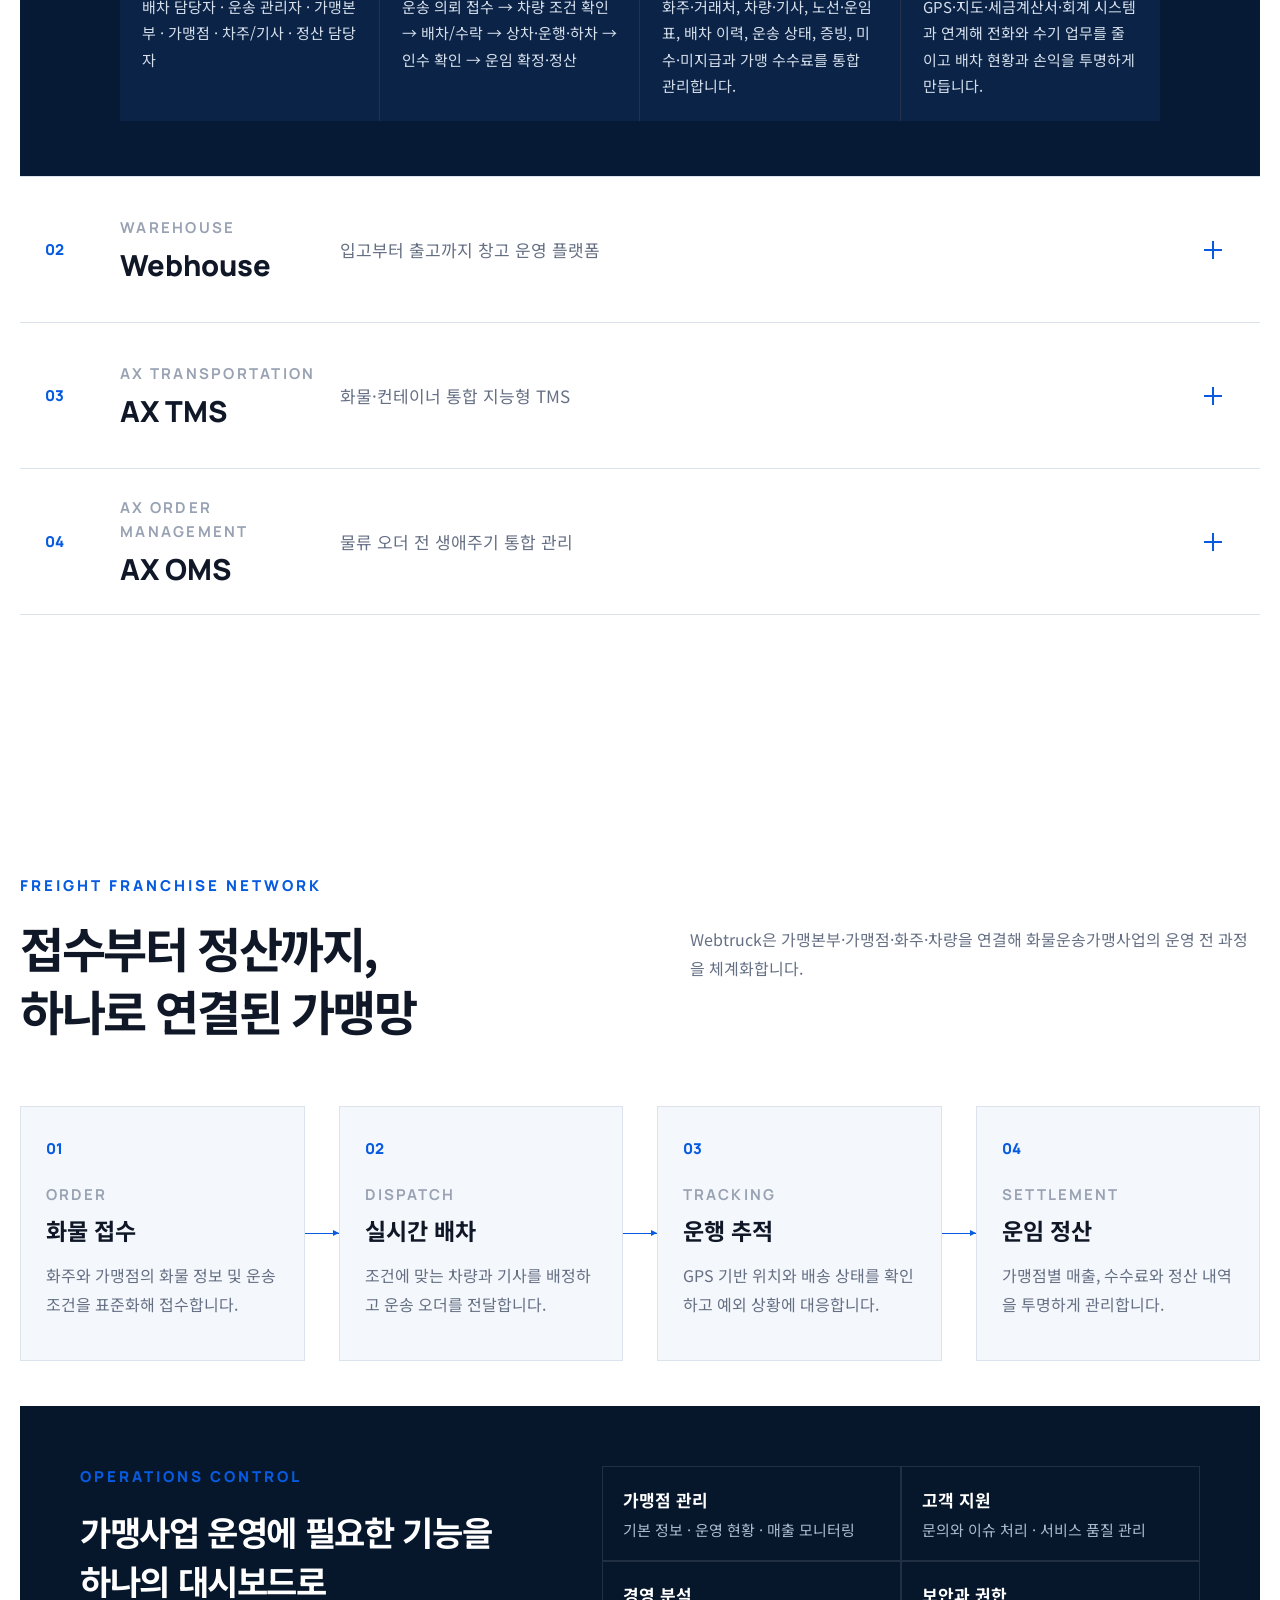
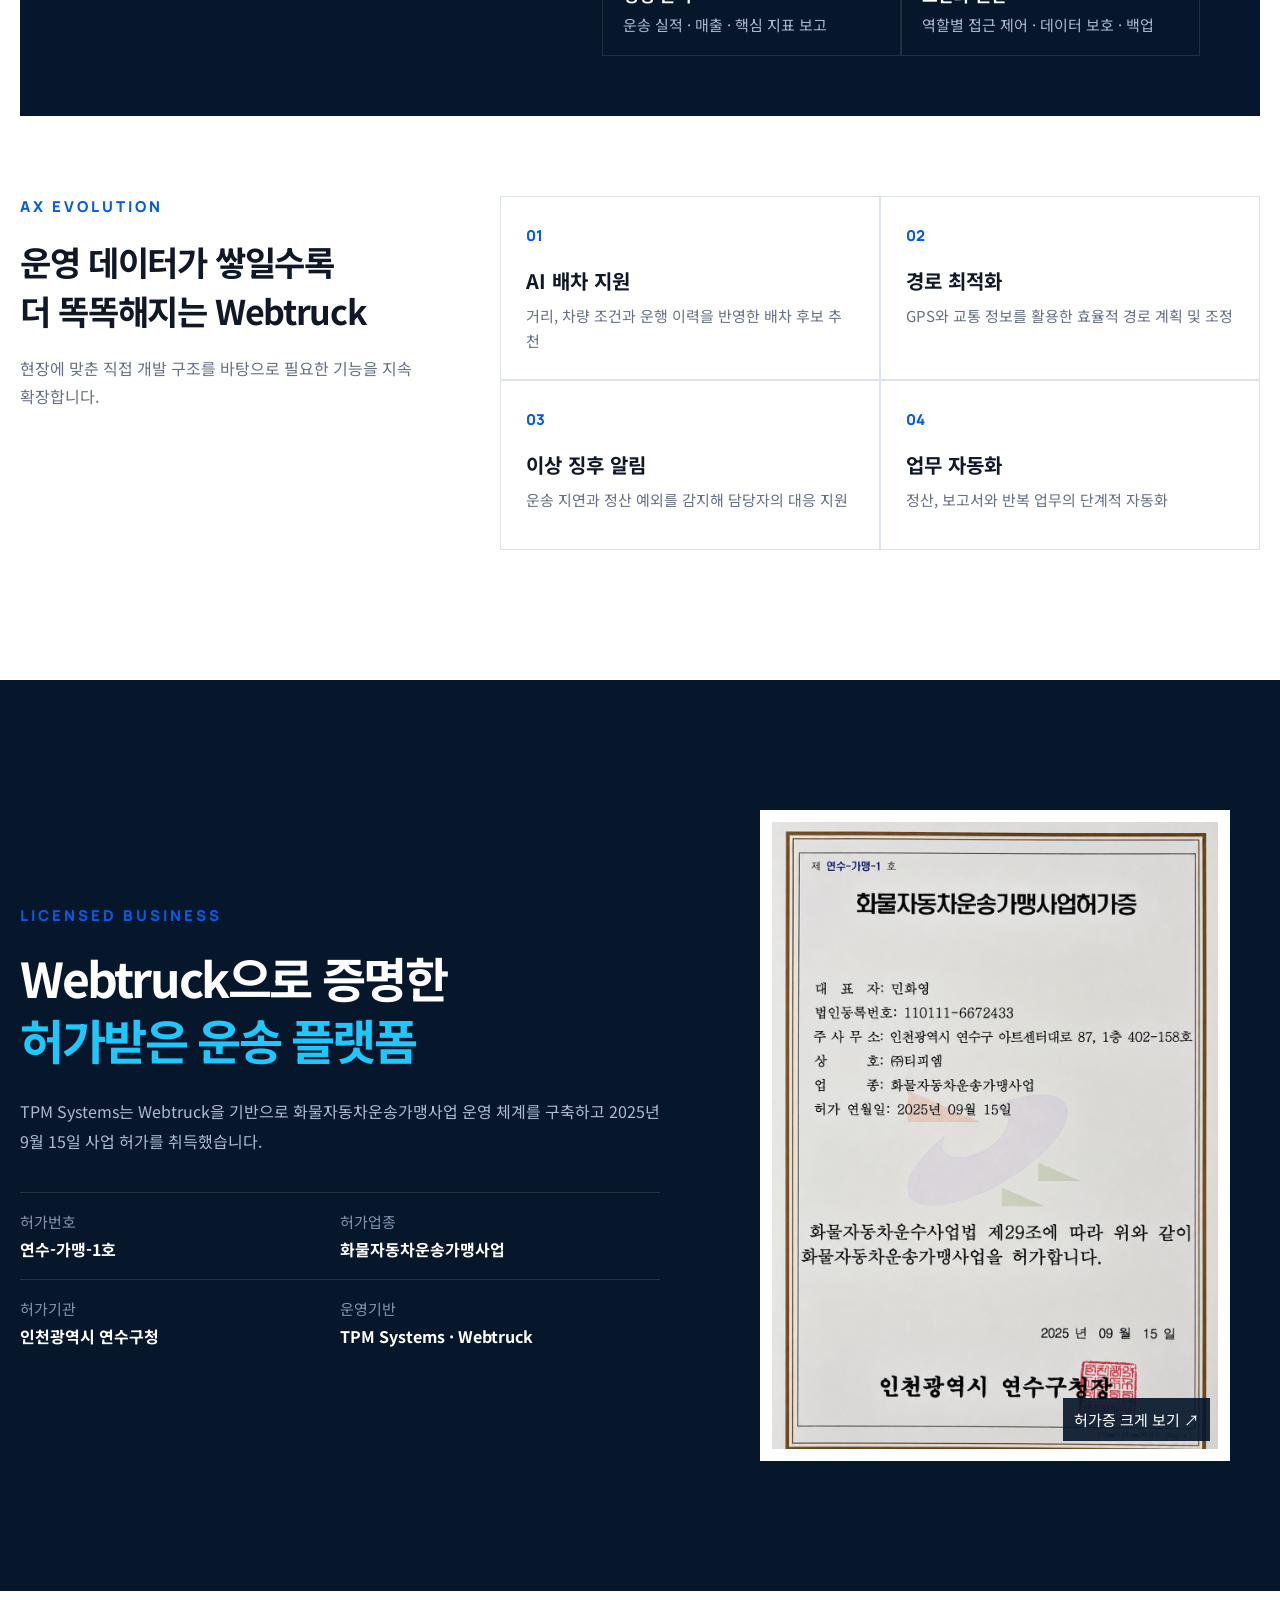
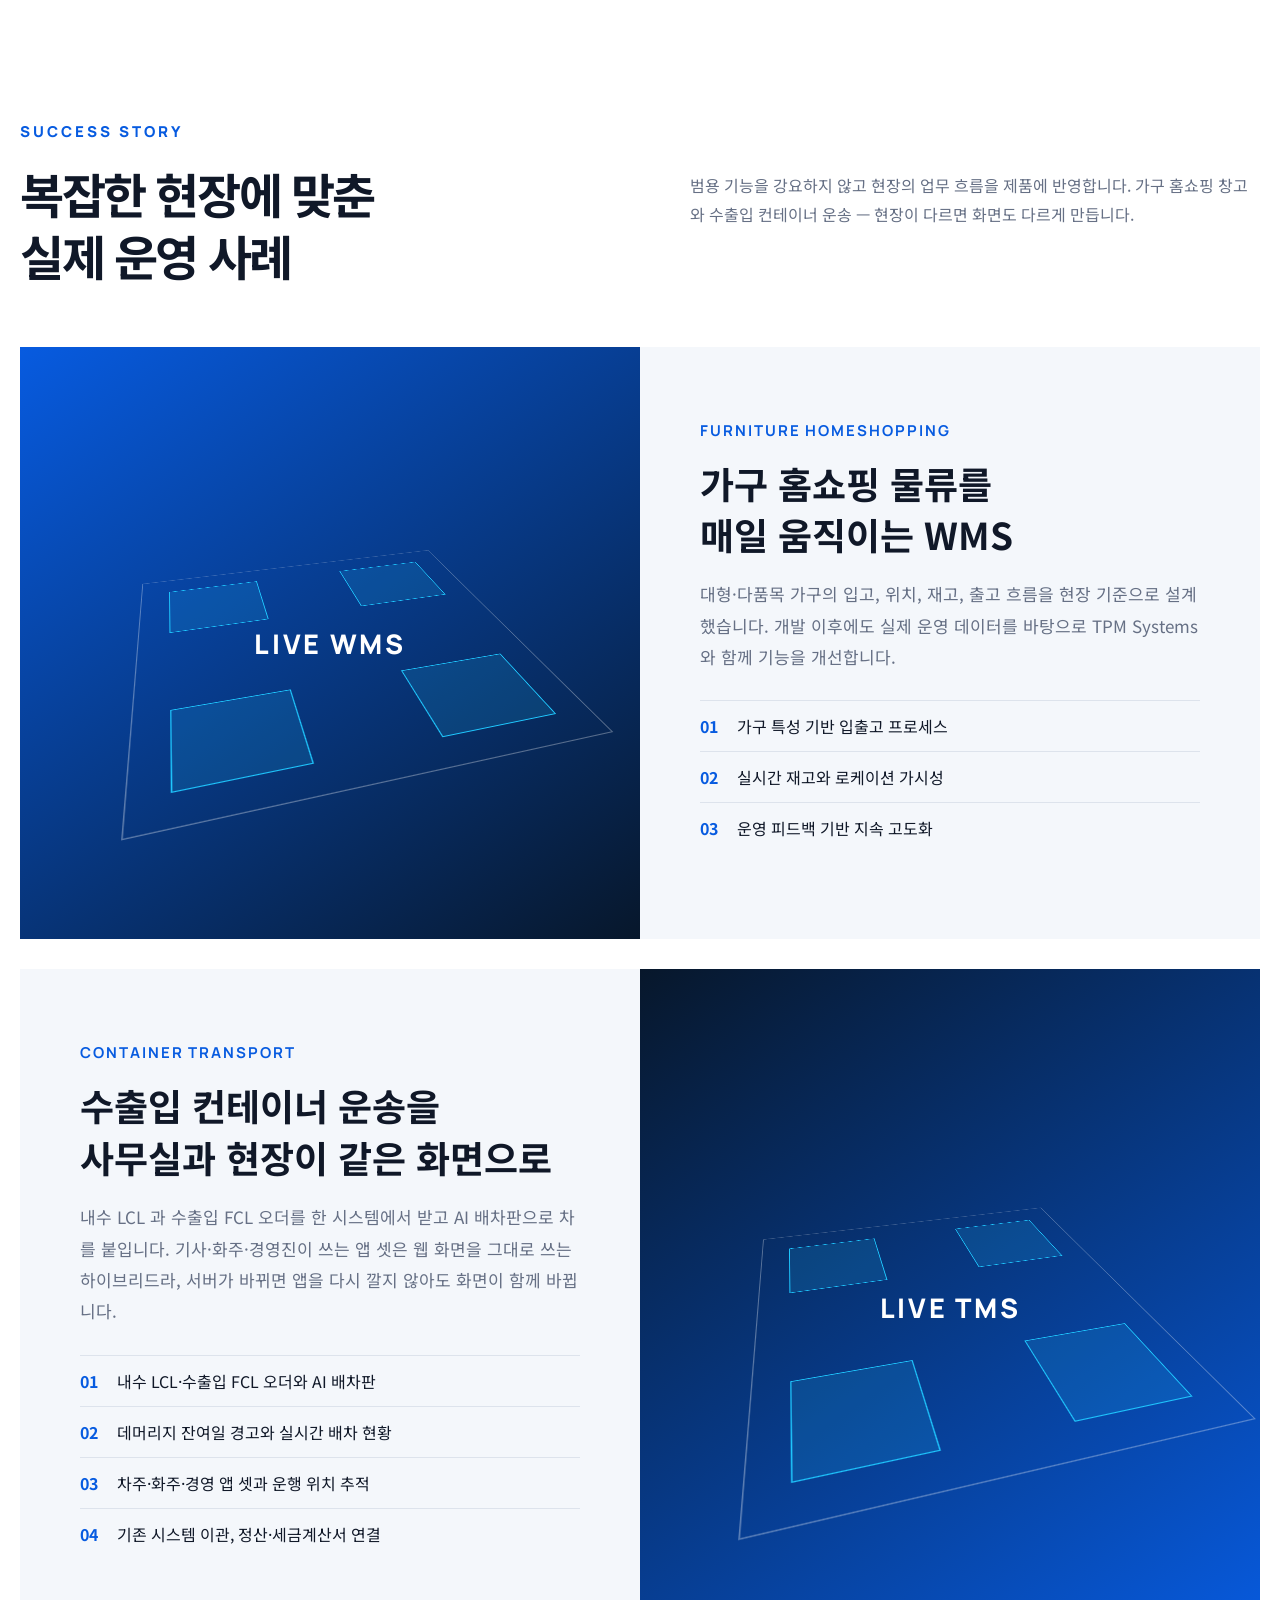
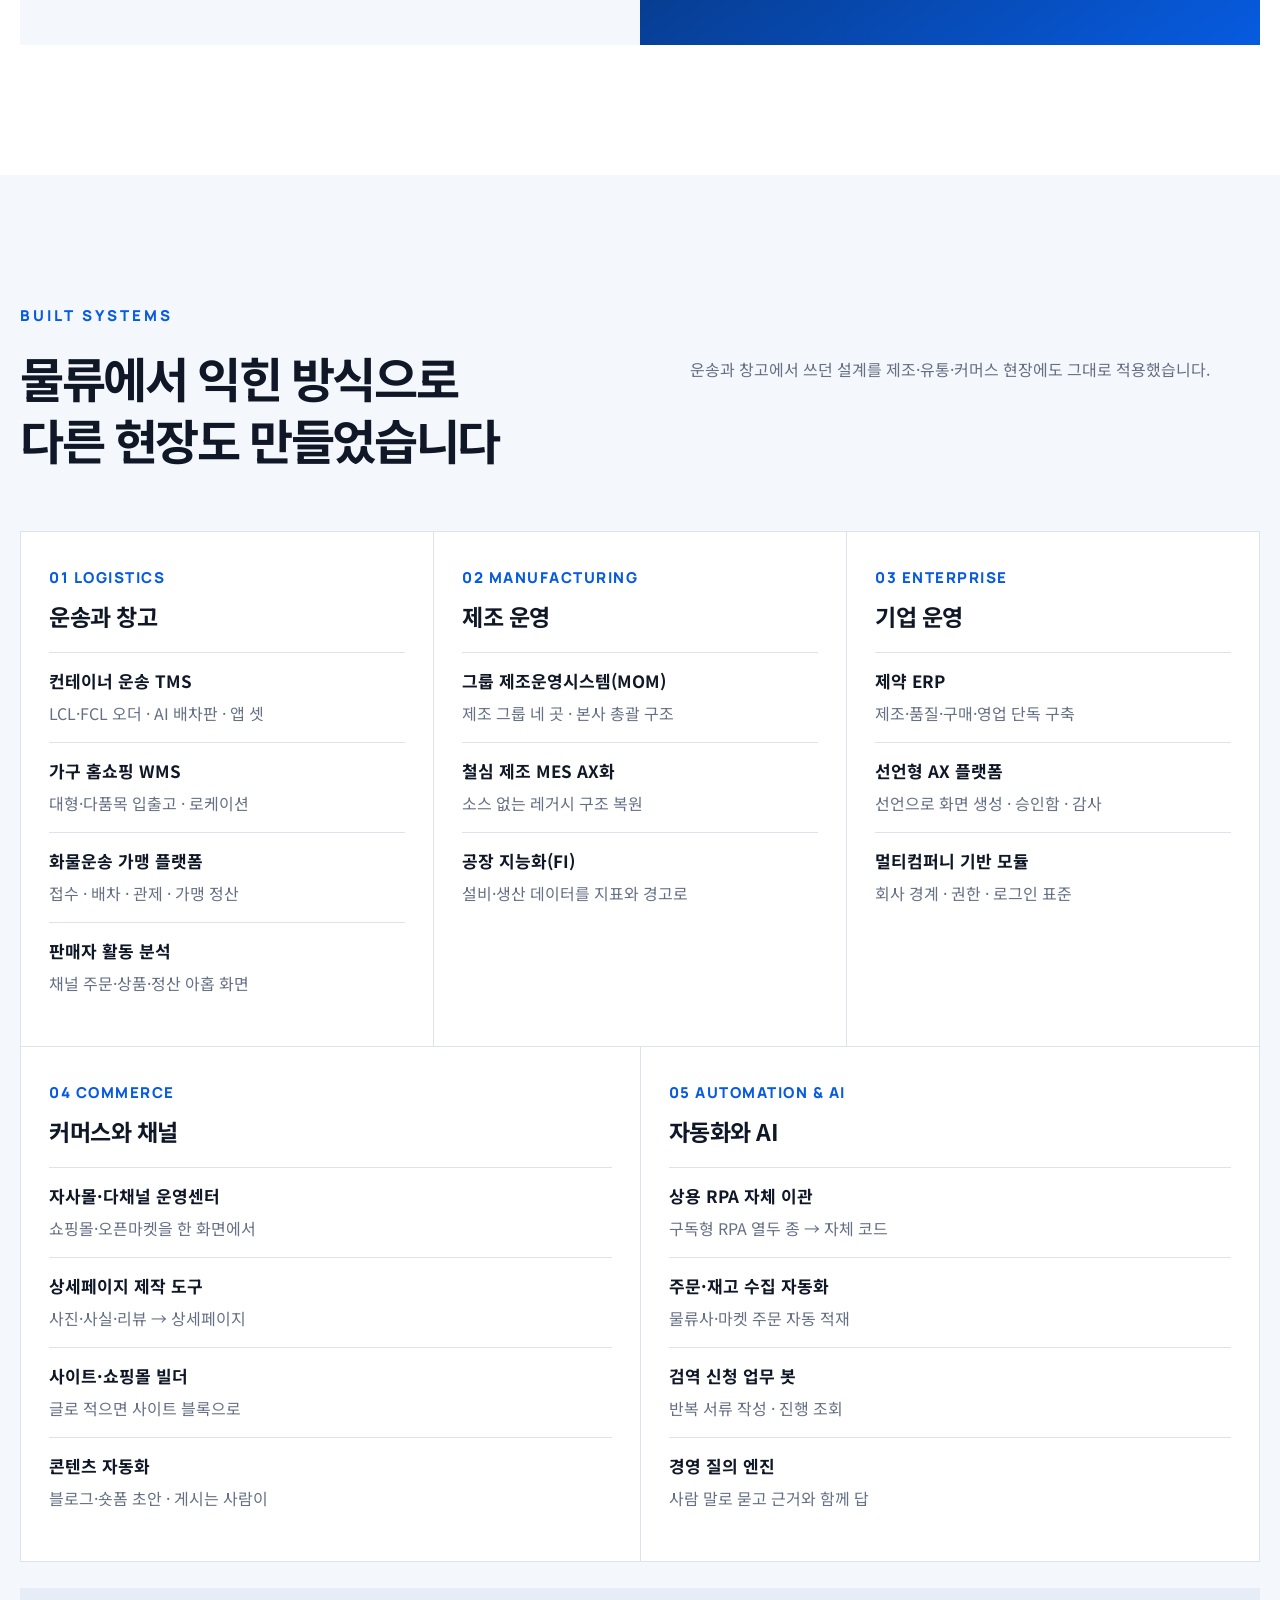
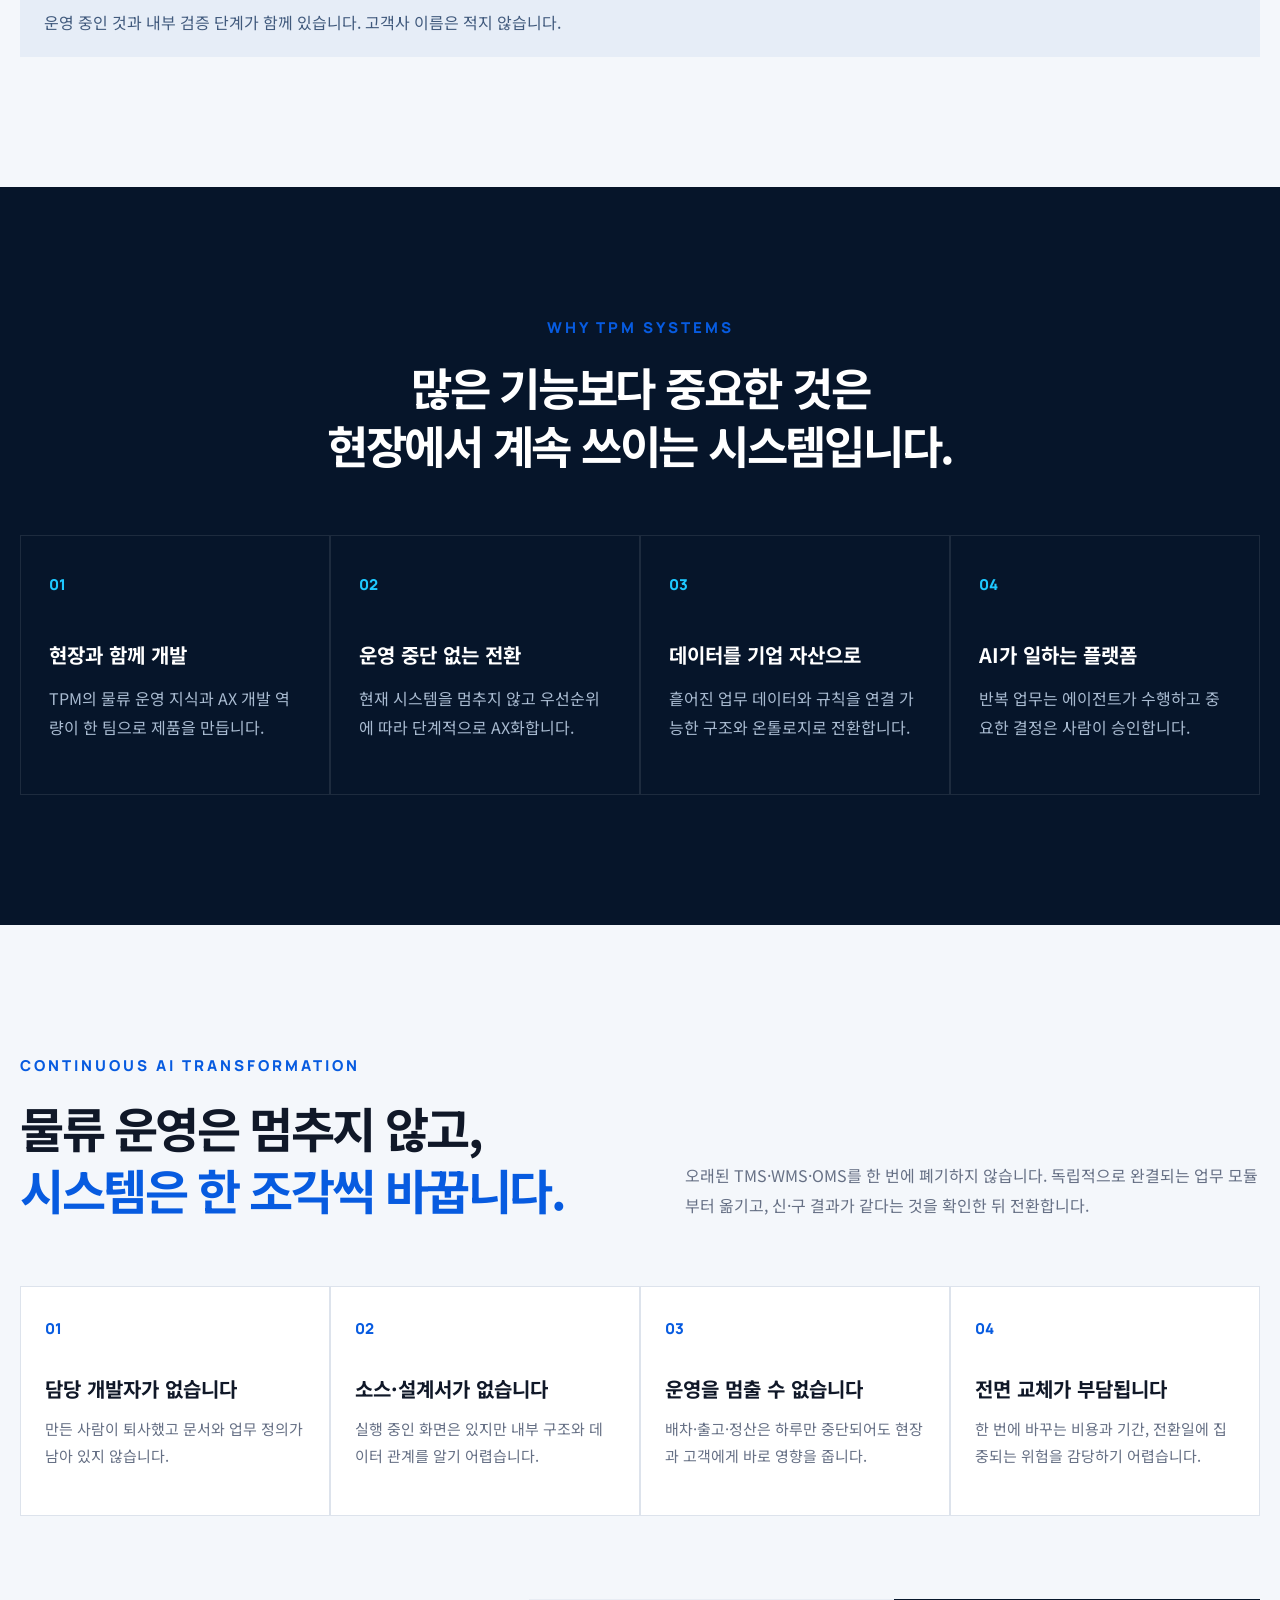
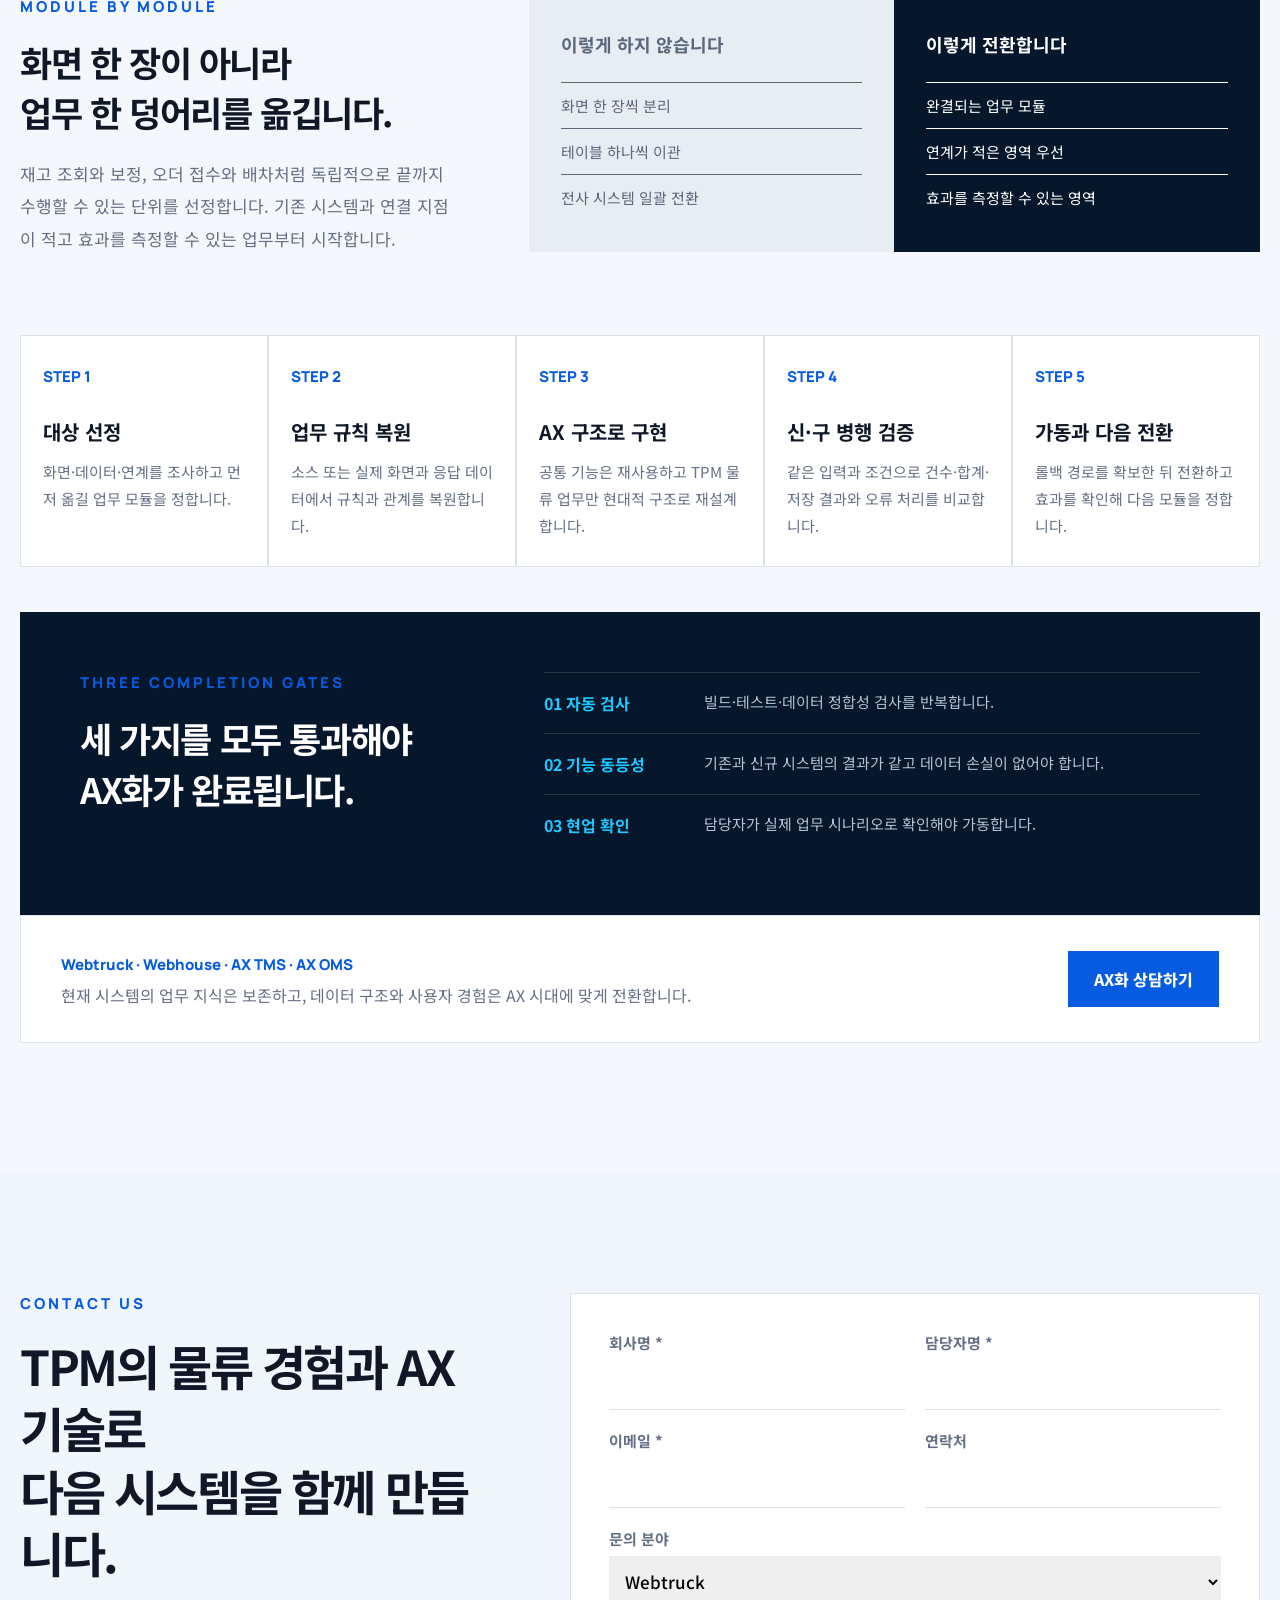
==== commit a59f04d5: "AI Transformation 표기를 AX화 로" ====
--- a/index.html
+++ b/index.html
@@ -83,7 +83,7 @@
           </article>
           <article>
             <b>AX Platform</b>
-            <h3>오래된 시스템을<br />멈춤 없이 AI Transformation</h3>
+            <h3>오래된 시스템을<br />멈춤 없이 AX화</h3>
             <p>업무 지식은 보존하고 기술과 데이터 구조는 미래형으로 전환</p>
             <span>CONTINUOUS EVOLUTION</span>
           </article>
@@ -599,7 +599,7 @@
               <h3>제조 운영</h3>
               <ul>
                 <li><strong>그룹 제조운영시스템(MOM)</strong><span>제조 그룹 네 곳 · 본사 총괄 구조</span></li>
-                <li><strong>철심 제조 MES AI Transformation</strong><span>소스 없는 레거시 구조 복원</span></li>
+                <li><strong>철심 제조 MES AX화</strong><span>소스 없는 레거시 구조 복원</span></li>
                 <li><strong>공장 지능화(FI)</strong><span>설비·생산 데이터를 지표와 경고로</span></li>
               </ul>
             </article>
@@ -658,7 +658,7 @@
               <h3>운영 중단 없는 전환</h3>
               <p>
                 현재 시스템을 멈추지 않고 우선순위에 따라 단계적으로
-                AI Transformation 합니다.
+                AX화합니다.
               </p>
             </article>
             <article>
@@ -703,8 +703,8 @@
             <article><span>STEP 4</span><h3>신·구 병행 검증</h3><p>같은 입력과 조건으로 건수·합계·저장 결과와 오류 처리를 비교합니다.</p></article>
             <article><span>STEP 5</span><h3>가동과 다음 전환</h3><p>롤백 경로를 확보한 뒤 전환하고 효과를 확인해 다음 모듈을 정합니다.</p></article>
           </div>
-          <div class="modern-gates"><div><p class="eyebrow">THREE COMPLETION GATES</p><h3>세 가지를 모두 통과해야<br />AI Transformation 이 완료됩니다.</h3></div><ol><li><b>01 자동 검사</b><span>빌드·테스트·데이터 정합성 검사를 반복합니다.</span></li><li><b>02 기능 동등성</b><span>기존과 신규 시스템의 결과가 같고 데이터 손실이 없어야 합니다.</span></li><li><b>03 현업 확인</b><span>담당자가 실제 업무 시나리오로 확인해야 가동합니다.</span></li></ol></div>
-          <div class="modern-cta"><div><b>Webtruck · Webhouse · AX TMS · AX OMS</b><p>현재 시스템의 업무 지식은 보존하고, 데이터 구조와 사용자 경험은 AX 시대에 맞게 전환합니다.</p></div><a class="btn blue" href="#contact">AI Transformation 상담하기</a></div>
+          <div class="modern-gates"><div><p class="eyebrow">THREE COMPLETION GATES</p><h3>세 가지를 모두 통과해야<br />AX화가 완료됩니다.</h3></div><ol><li><b>01 자동 검사</b><span>빌드·테스트·데이터 정합성 검사를 반복합니다.</span></li><li><b>02 기능 동등성</b><span>기존과 신규 시스템의 결과가 같고 데이터 손실이 없어야 합니다.</span></li><li><b>03 현업 확인</b><span>담당자가 실제 업무 시나리오로 확인해야 가동합니다.</span></li></ol></div>
+          <div class="modern-cta"><div><b>Webtruck · Webhouse · AX TMS · AX OMS</b><p>현재 시스템의 업무 지식은 보존하고, 데이터 구조와 사용자 경험은 AX 시대에 맞게 전환합니다.</p></div><a class="btn blue" href="#contact">AX화 상담하기</a></div>
         </div>
       </section>
 
@@ -749,7 +749,7 @@
                   <option>Webhouse</option>
                   <option>WMS 구축</option>
                   <option>AX TMS</option>
-                  <option>레거시 AI Transformation</option>
+                  <option>레거시 AX화</option>
                   <option>기타</option>
                 </select></label
               ><label class="wide"
